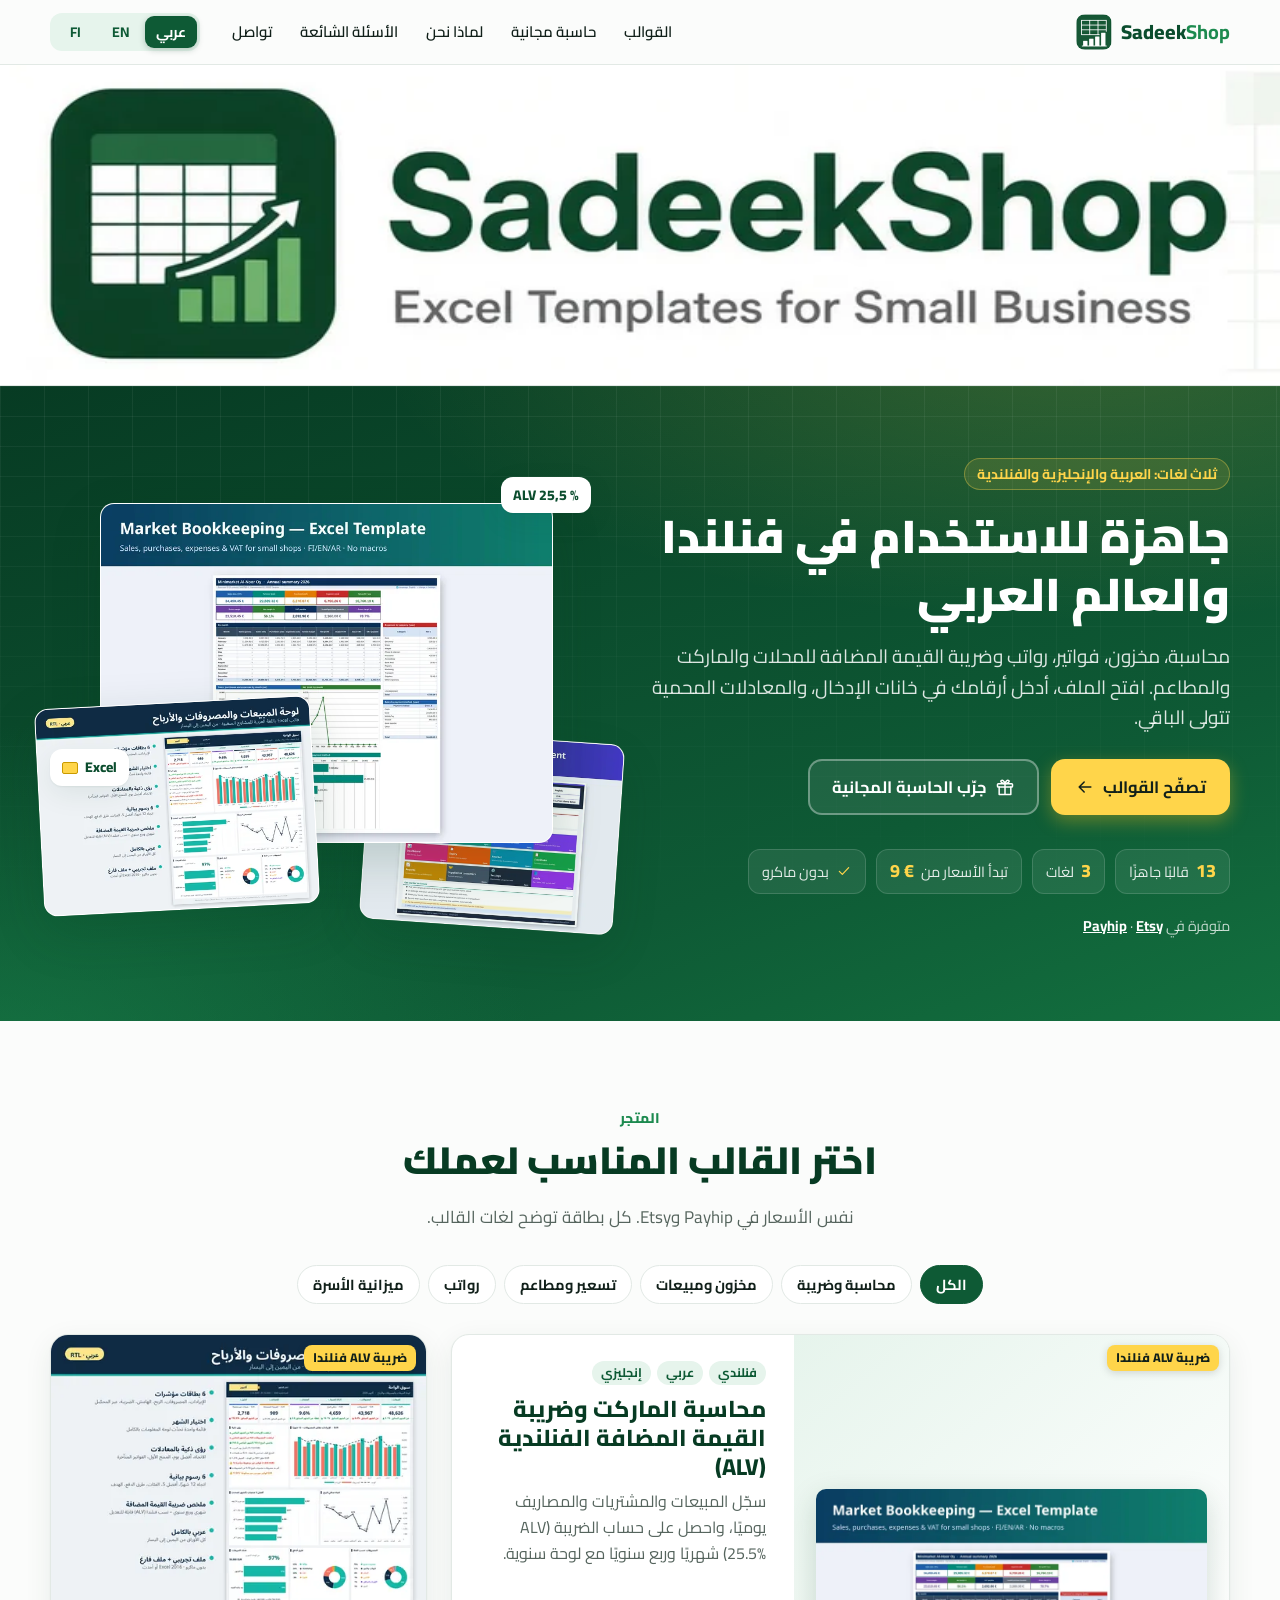
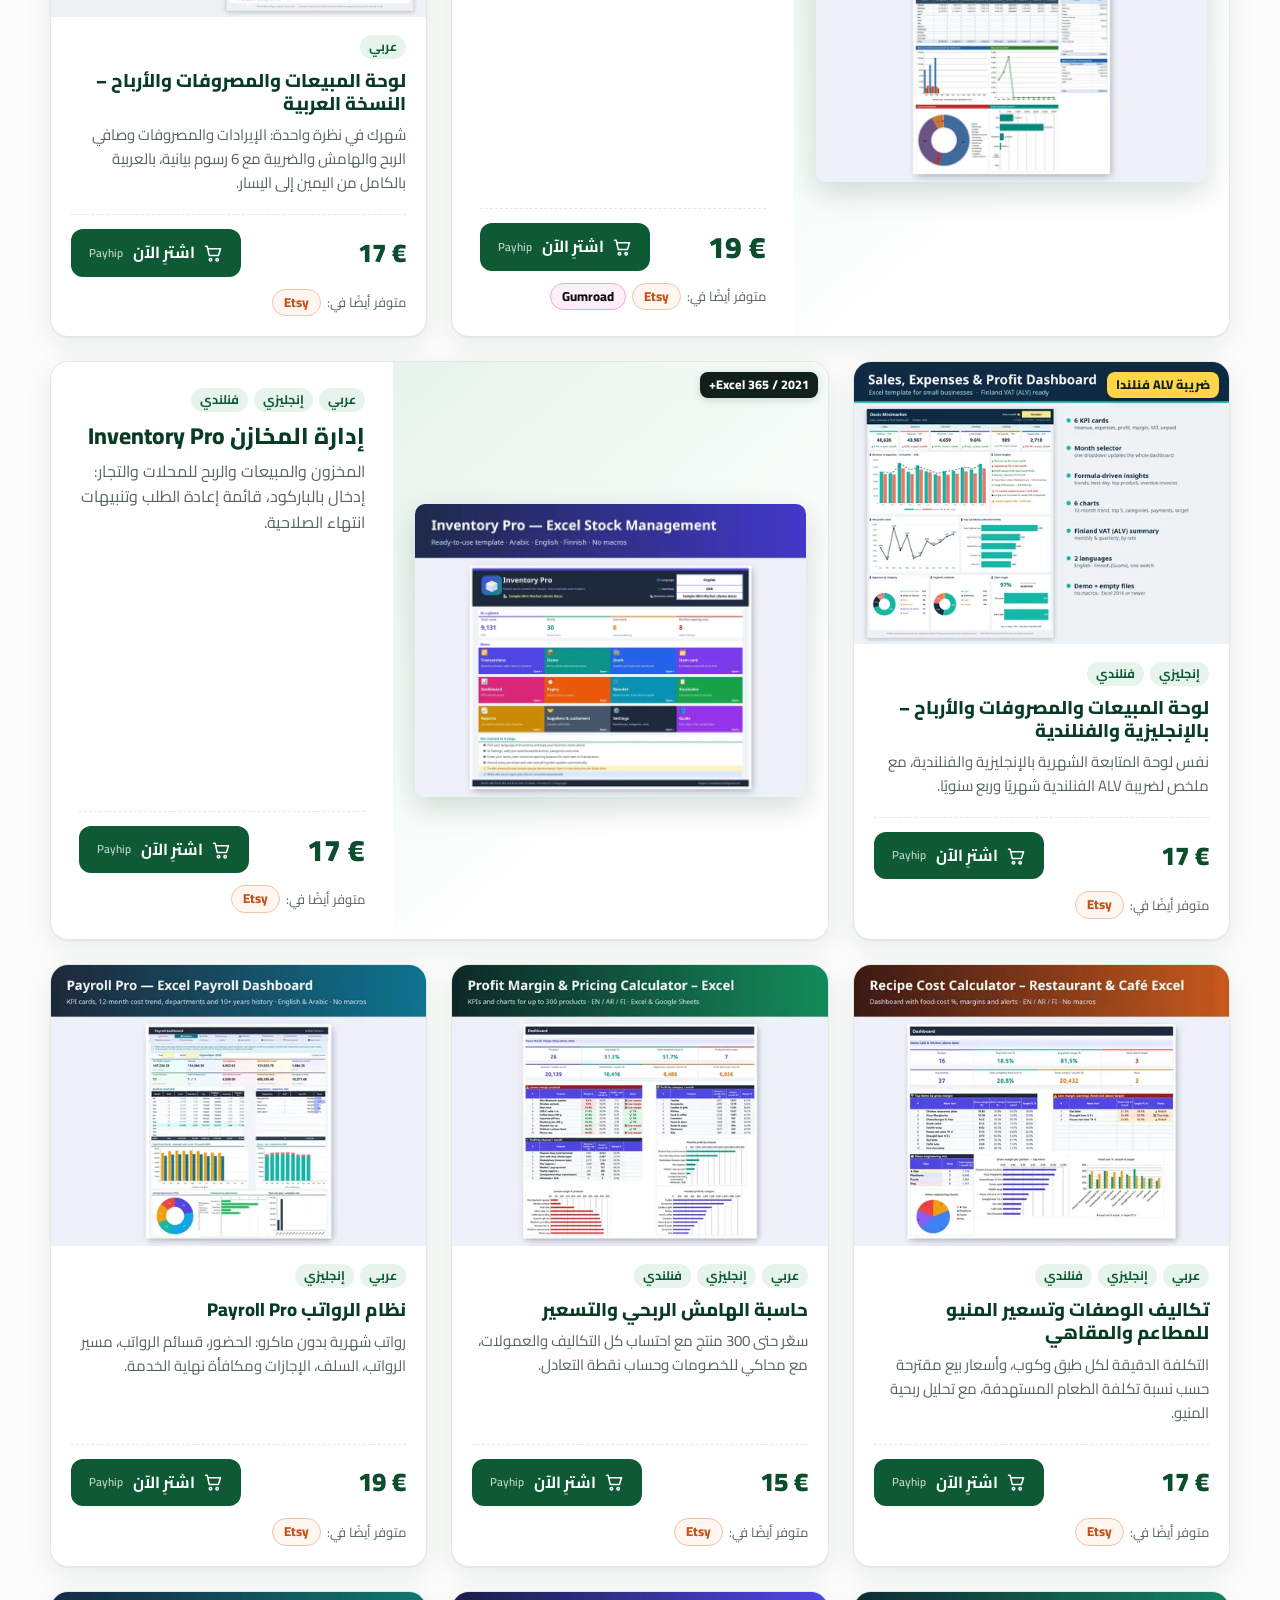
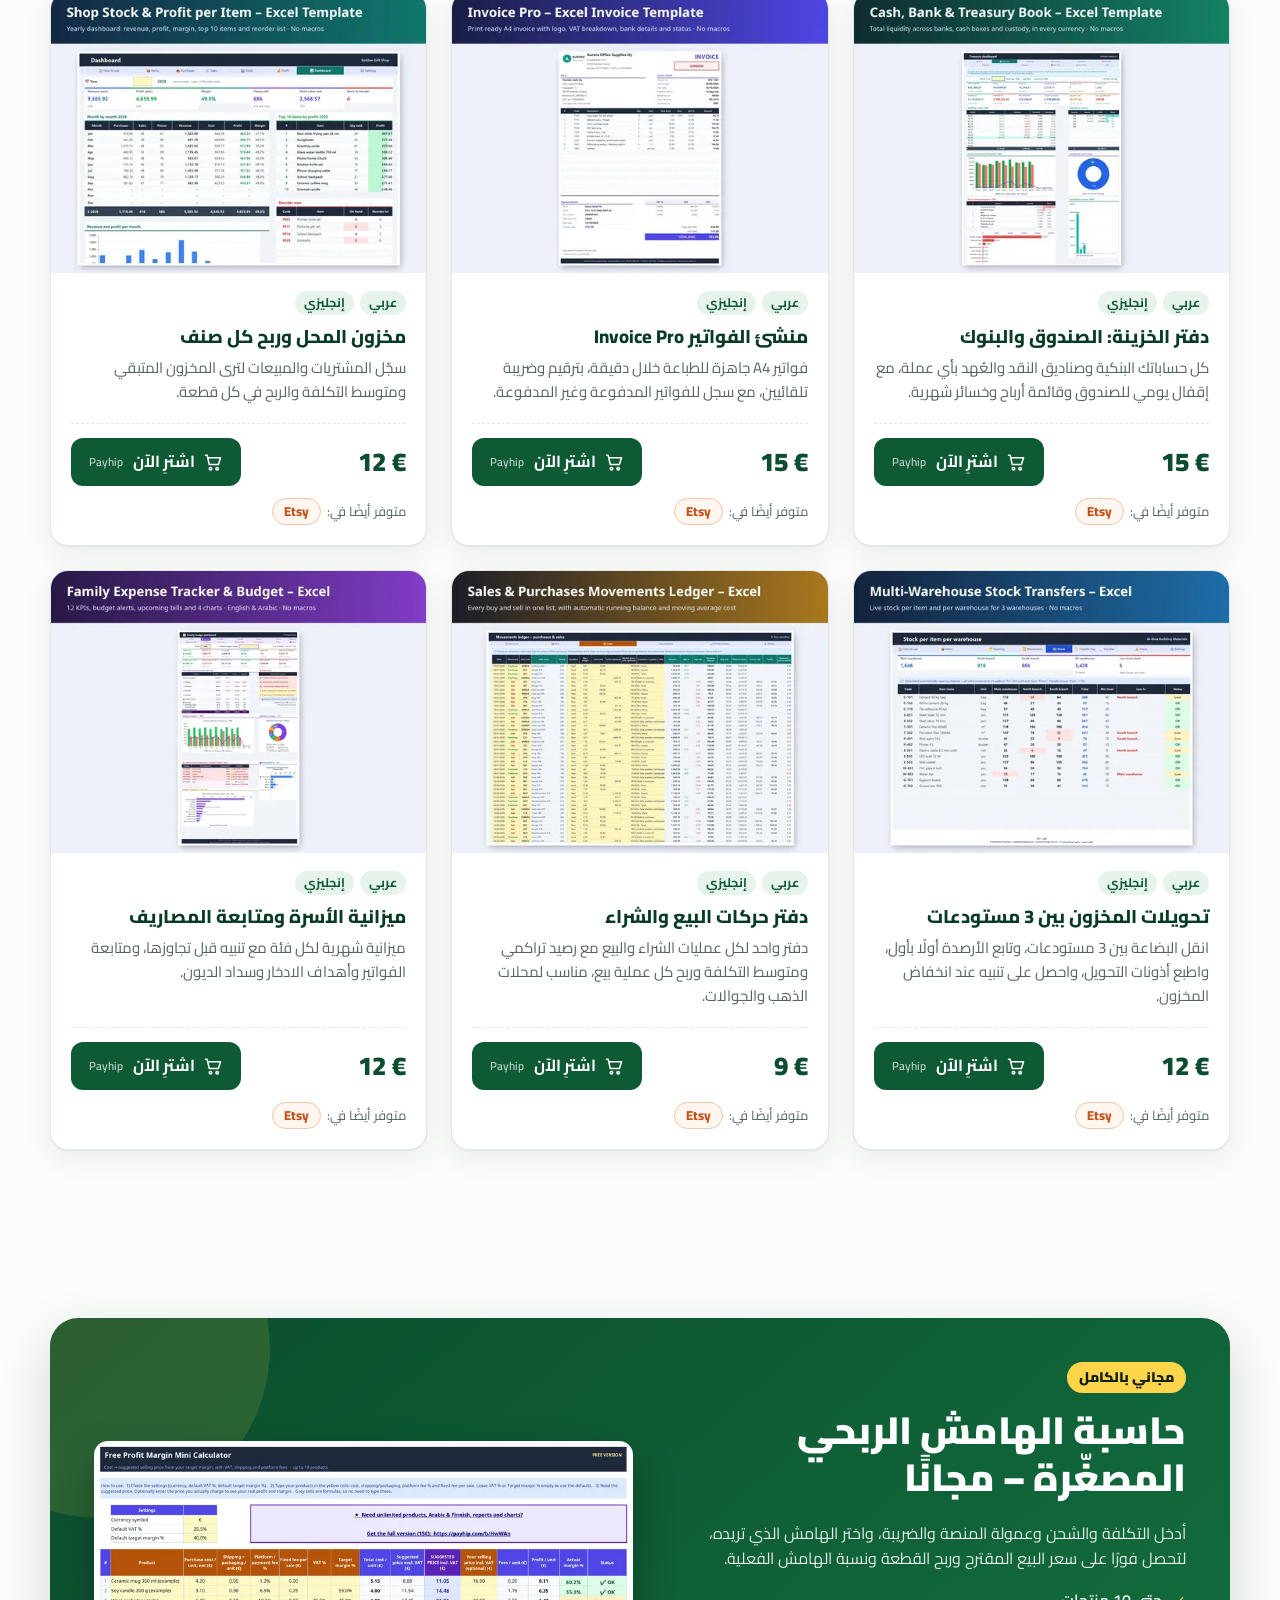
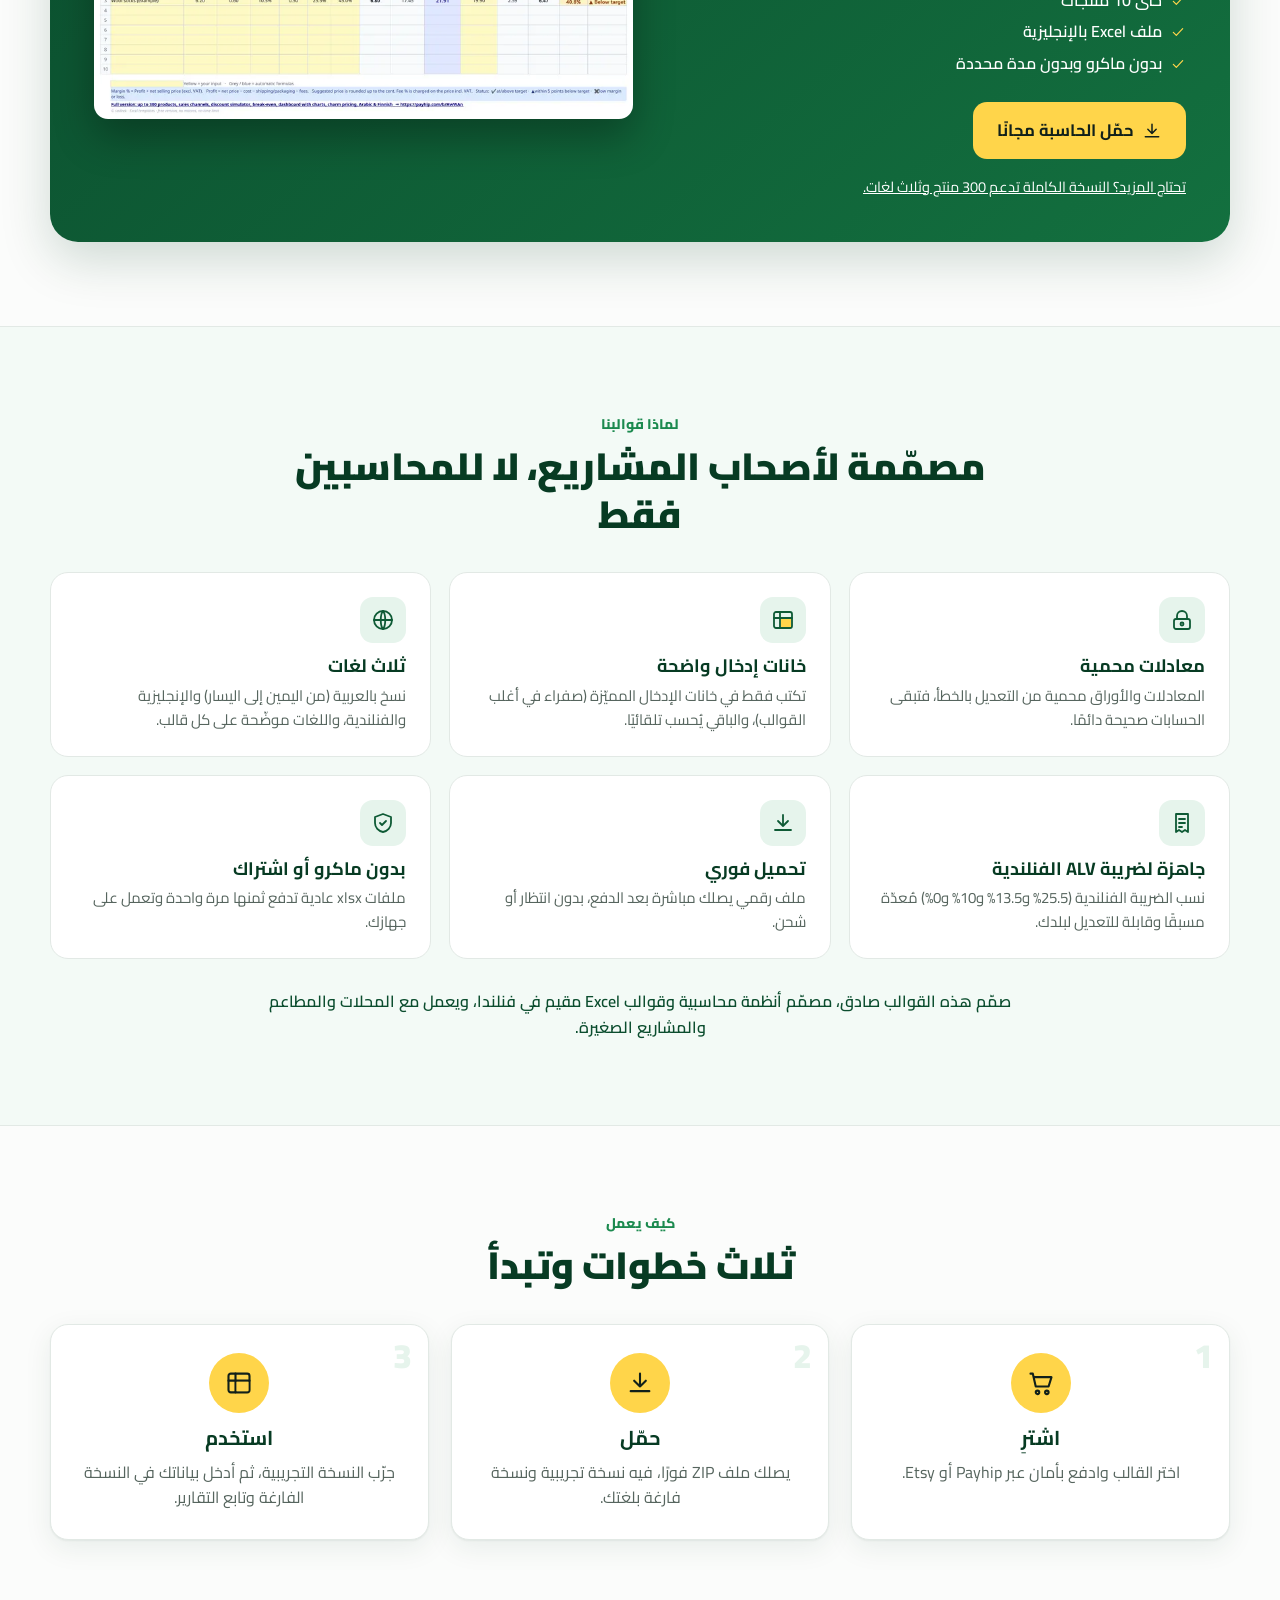
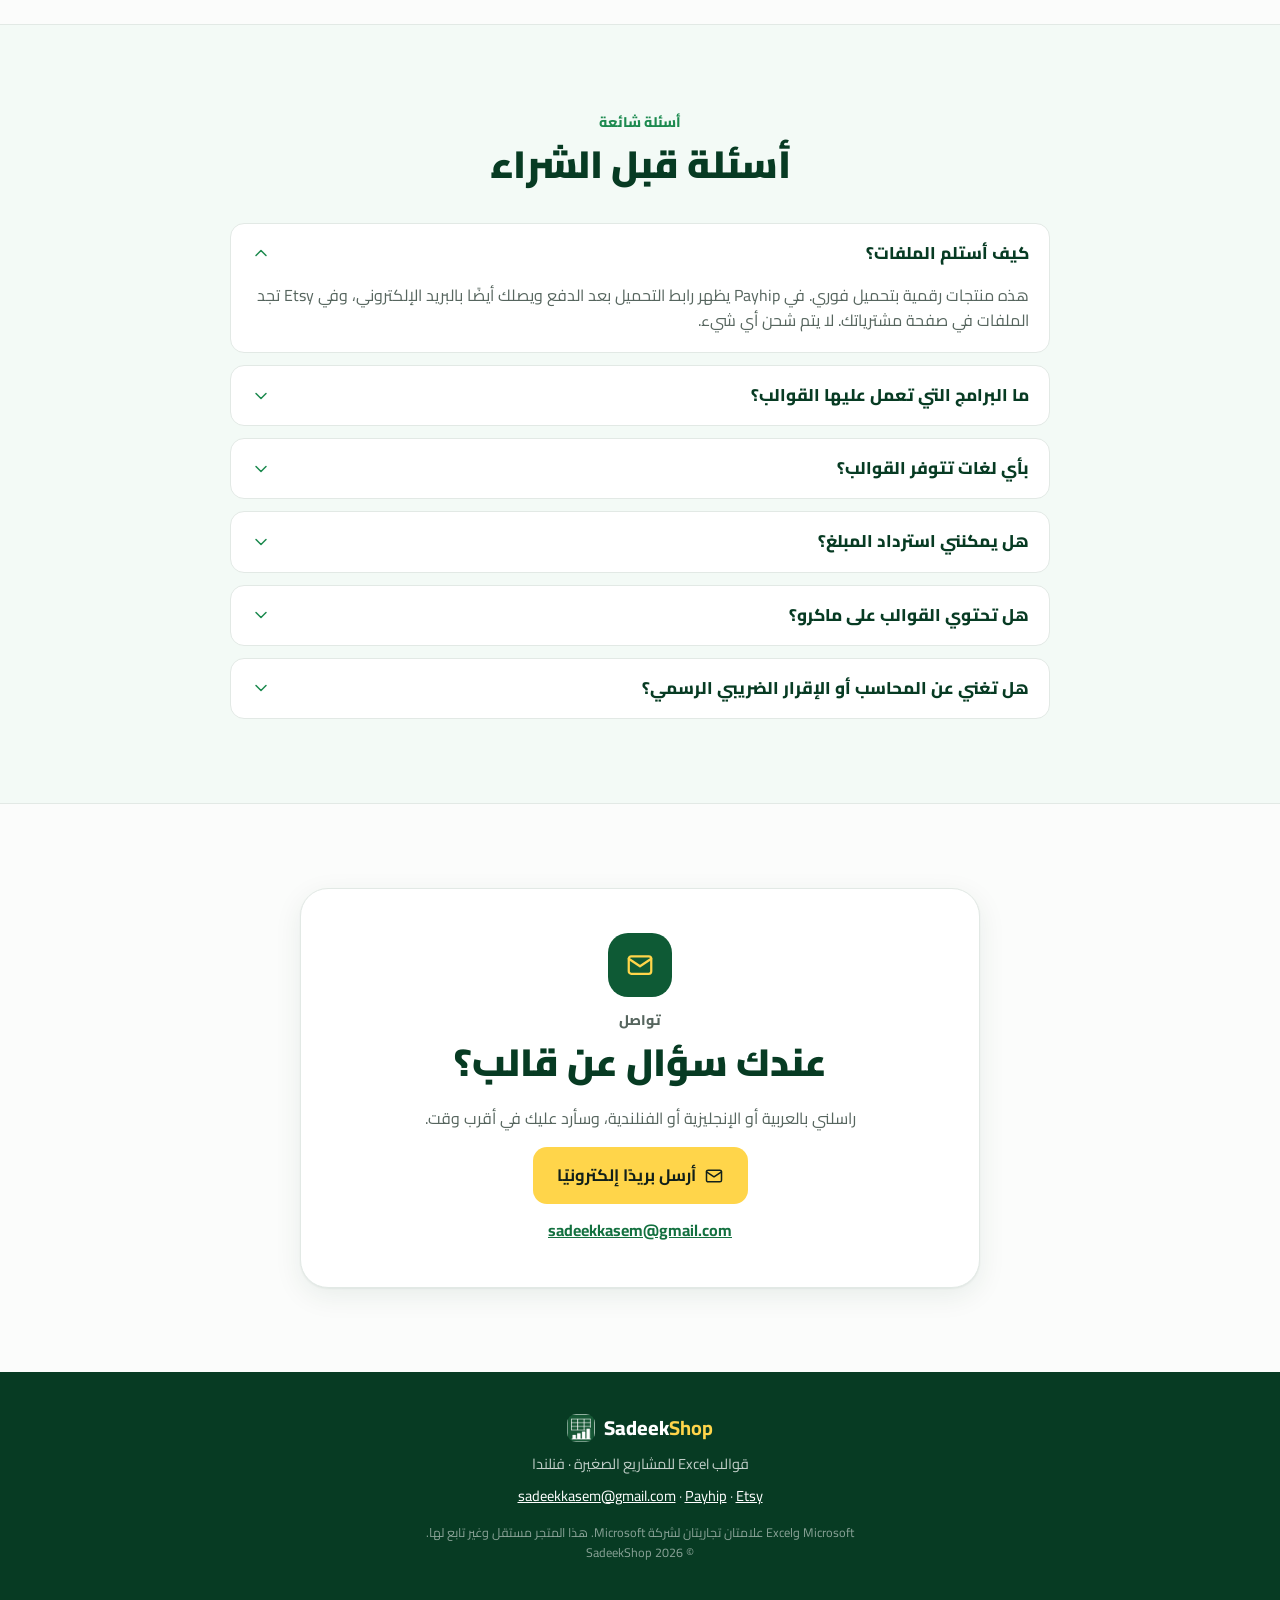
==== index.html @ 0a8d2588 "SadeekShop website" ====
<!doctype html>
<html lang="ar" dir="rtl">
<head>
<meta charset="utf-8">
<meta name="viewport" content="width=device-width, initial-scale=1">
<title data-i18n="meta.title">SadeekShop | قوالب Excel جاهزة للمشاريع الصغيرة – عربي، إنجليزي، فنلندي</title>
<meta name="description" content="قوالب Excel جاهزة للمحلات والماركت والمطاعم والمشاريع الصغيرة: محاسبة وضريبة ALV الفنلندية، مخزون، فواتير، رواتب وتسعير. بالعربية والإنجليزية والفنلندية، تحميل فوري." data-i18n-content="meta.desc">
<meta name="theme-color" content="#0e5a35">
<meta property="og:type" content="website">
<meta property="og:site_name" content="SadeekShop">
<meta property="og:title" content="SadeekShop | قوالب Excel جاهزة للمشاريع الصغيرة – عربي، إنجليزي، فنلندي" data-i18n-content="meta.title">
<meta property="og:description" content="قوالب Excel جاهزة للمحلات والماركت والمطاعم والمشاريع الصغيرة: محاسبة وضريبة ALV الفنلندية، مخزون، فواتير، رواتب وتسعير. بالعربية والإنجليزية والفنلندية، تحميل فوري." data-i18n-content="meta.desc">
<meta property="og:image" content="https://sadeekkasem.github.io/sadeekshop/assets/og-image.jpg">
<meta property="og:image:width" content="1200"><meta property="og:image:height" content="630">
<meta property="og:locale" content="ar_AR"><meta property="og:locale:alternate" content="en_US"><meta property="og:locale:alternate" content="fi_FI">
<meta name="twitter:card" content="summary_large_image">
<meta property="og:url" content="https://sadeekkasem.github.io/sadeekshop/">
<link rel="canonical" href="https://sadeekkasem.github.io/sadeekshop/">
<link rel="icon" href="favicon.ico" sizes="any">
<link rel="icon" type="image/png" sizes="32x32" href="assets/icon-32.png">
<link rel="apple-touch-icon" href="assets/icon-180.png">
<link rel="preload" href="assets/fonts/cairo.woff2" as="font" type="font/woff2" crossorigin>
<link rel="stylesheet" href="assets/style.css">
<script type="application/ld+json">{"@context": "https://schema.org", "@type": "Store", "name": "SadeekShop", "email": "sadeekkasem@gmail.com", "address": {"@type": "PostalAddress", "addressCountry": "FI"}, "sameAs": ["https://sadeekshop.etsy.com", "https://payhip.com/KirjanpitoPlus"]}</script>
</head>
<body>
<a class="skip" href="#main" data-i18n="skip">انتقل إلى المحتوى</a>

<div class="promo" id="promo" data-until="2026-10-29T00:00:00+02:00" hidden>
  <div class="wrap promo-in">
    <p><svg class="ic" viewBox="0 0 24 24" fill="none" stroke="currentColor" stroke-width="1.8" stroke-linecap="round" stroke-linejoin="round" aria-hidden="true"><rect x="3" y="8" width="18" height="4" rx="1"/><path d="M5 12v9h14v-9M12 8v13M12 8S10.5 3 8 4s0 4 4 4zm0 0s1.5-5 4-4 0 4-4 4z"/></svg><span data-i18n="promo.text">خصم 30% على كل القوالب في متجر Payhip بالكود</span> <button type="button" class="code" id="copyCode" title="نسخ"><bdi>OCT30</bdi><svg class="ic sm" viewBox="0 0 24 24" fill="none" stroke="currentColor" stroke-width="1.8" stroke-linecap="round" stroke-linejoin="round" aria-hidden="true"><rect x="8" y="8" width="12" height="12" rx="2"/><path d="M16 8V5a1 1 0 0 0-1-1H5a1 1 0 0 0-1 1v10a1 1 0 0 0 1 1h3"/></svg><span class="sr" data-i18n="promo.copy">نسخ</span></button> <span class="until" data-i18n="promo.until">حتى 28 أكتوبر 2026</span></p>
    <button type="button" class="promo-x" id="promoClose" aria-label="إغلاق" data-i18n-aria="promo.close"><svg class="ic sm" viewBox="0 0 24 24" fill="none" stroke="currentColor" stroke-width="1.8" stroke-linecap="round" stroke-linejoin="round" aria-hidden="true"><path d="M6 6l12 12M18 6L6 18"/></svg></button>
  </div>
</div>

<header class="top">
  <div class="wrap top-in">
    <a class="brand" href="#main" aria-label="SadeekShop"><img src="assets/icon-72.png" width="36" height="36" alt=""><span>Sadeek<b>Shop</b></span></a>
    <nav class="nav" aria-label="main">
      <a href="#products" data-i18n="nav.products">القوالب</a>
      <a href="#free" data-i18n="nav.free">حاسبة مجانية</a>
      <a href="#why" data-i18n="nav.why">لماذا نحن</a>
      <a href="#faq" data-i18n="nav.faq">الأسئلة الشائعة</a>
      <a href="#contact" data-i18n="nav.contact">تواصل</a>
    </nav>
    <div class="lang" role="group" aria-label="اللغة" data-i18n-aria="nav.lang">
      <button type="button" data-lang="ar" lang="ar" aria-pressed="true">عربي</button>
      <button type="button" data-lang="en" lang="en" aria-pressed="false">EN</button>
      <button type="button" data-lang="fi" lang="fi" aria-pressed="false">FI</button>
    </div>
  </div>
</header>

<main id="main">
<div class="storebanner">
  <picture>
    <source media="(max-width:640px)" srcset="assets/banner-m-780.webp 780w, assets/banner-m-1170.webp 1170w" sizes="100vw" width="2420" height="680">
    <img src="assets/banner-1920.webp" srcset="assets/banner-1280.webp 1280w, assets/banner-1920.webp 1920w, assets/banner-2560.webp 2560w" sizes="(min-width:1440px) 1440px, 100vw" width="3360" height="840" alt="SadeekShop – قوالب Excel للمشاريع الصغيرة" data-alt-key="banner.alt" fetchpriority="high" decoding="async">
  </picture>
</div>
<section class="hero">
  <div class="wrap hero-in">
    <div class="hero-copy">
      <p class="eyebrow" data-i18n="hero.eyebrow">ثلاث لغات: العربية والإنجليزية والفنلندية</p>
      <h1 data-i18n="hero.title">جاهزة للاستخدام في فنلندا والعالم العربي</h1>
      <p class="lead" data-i18n="hero.lead">محاسبة، مخزون، فواتير، رواتب وضريبة القيمة المضافة للمحلات والماركت والمطاعم. افتح الملف، أدخل أرقامك في خانات الإدخال، والمعادلات المحمية تتولى الباقي.</p>
      <div class="cta-row">
        <a class="btn btn-primary btn-lg" href="#products"><span data-i18n="hero.cta">تصفّح القوالب</span><svg class="ic flip" viewBox="0 0 24 24" fill="none" stroke="currentColor" stroke-width="1.8" stroke-linecap="round" stroke-linejoin="round" aria-hidden="true"><path d="M5 12h14M13 6l6 6-6 6"/></svg></a>
        <a class="btn btn-ghost btn-lg" href="#free"><svg class="ic" viewBox="0 0 24 24" fill="none" stroke="currentColor" stroke-width="1.8" stroke-linecap="round" stroke-linejoin="round" aria-hidden="true"><rect x="3" y="8" width="18" height="4" rx="1"/><path d="M5 12v9h14v-9M12 8v13M12 8S10.5 3 8 4s0 4 4 4zm0 0s1.5-5 4-4 0 4-4 4z"/></svg><span data-i18n="hero.cta2">جرّب الحاسبة المجانية</span></a>
      </div>
      <ul class="stats">
        <li><b>13</b><span data-i18n="stat.templates">قالبًا جاهزًا</span></li>
        <li><b>3</b><span data-i18n="stat.langs">لغات</span></li>
        <li><span data-i18n="stat.from">تبدأ الأسعار من</span><b><bdi data-price='{"ar": "9 \u20ac", "en": "\u20ac9", "fi": "9 \u20ac"}'>9 €</bdi></b></li>
        <li><b><svg class="ic sm" viewBox="0 0 24 24" fill="none" stroke="currentColor" stroke-width="1.8" stroke-linecap="round" stroke-linejoin="round" aria-hidden="true"><path d="M5 12.5l4.5 4.5L19 7"/></svg></b><span data-i18n="stat.nomacro">بدون ماكرو</span></li>
      </ul>
      <p class="stores"><span data-i18n="hero.stores">متوفرة في</span> <a href="https://payhip.com/KirjanpitoPlus" target="_blank" rel="noopener">Payhip</a> · <a href="https://sadeekshop.etsy.com" target="_blank" rel="noopener">Etsy</a></p>
    </div>
    <div class="hero-art" role="img" aria-label="صور من قوالب Excel" data-i18n-aria="hero.alt">
      <img class="shot s1" src="assets/img/finnish-bookkeeping-vat-800.webp" width="800" height="600" alt="">
      <img class="shot s2" src="assets/img/sales-profit-dashboard-ar-480.webp" width="480" height="360" alt="">
      <img class="shot s3" src="assets/img/inventory-pro-480.webp" width="480" height="360" alt="">
      <span class="float f1">ALV 25,5 %</span>
      <span class="float f2"><span class="cellchip"></span>Excel</span>
    </div>
  </div>
</section>

<section class="sec" id="products">
  <div class="wrap">
    <div class="sec-head">
      <p class="kicker" data-i18n="products.kicker">المتجر</p>
      <h2 data-i18n="products.title">اختر القالب المناسب لعملك</h2>
      <p class="sub" data-i18n="products.sub">نفس الأسعار في Payhip وEtsy. كل بطاقة توضح لغات القالب.</p>
    </div>
    <div class="chips" role="group"><button type="button" class="chip is-on" data-filter="all" aria-pressed="true"><span data-i18n="filter.all">الكل</span></button><button type="button" class="chip" data-filter="acc" aria-pressed="false"><span data-i18n="filter.acc">محاسبة وضريبة</span></button><button type="button" class="chip" data-filter="stock" aria-pressed="false"><span data-i18n="filter.stock">مخزون ومبيعات</span></button><button type="button" class="chip" data-filter="price" aria-pressed="false"><span data-i18n="filter.price">تسعير ومطاعم</span></button><button type="button" class="chip" data-filter="hr" aria-pressed="false"><span data-i18n="filter.hr">رواتب</span></button><button type="button" class="chip" data-filter="home" aria-pressed="false"><span data-i18n="filter.home">ميزانية الأسرة</span></button></div>
    <div class="grid">
<article class="card wide" data-cat="acc">
  <a class="card-media" href="https://payhip.com/b/MFW5V" target="_blank" rel="noopener" tabindex="-1" aria-hidden="true">
    <img src="assets/img/finnish-bookkeeping-vat-480.webp" srcset="assets/img/finnish-bookkeeping-vat-480.webp 480w, assets/img/finnish-bookkeeping-vat-800.webp 800w" sizes="(max-width:640px) 92vw, (max-width:1024px) 46vw, 560px" width="800" height="600" decoding="async" alt="محاسبة الماركت وضريبة القيمة المضافة الفنلندية (ALV)" data-alt-key="p.finnish-bookkeeping-vat.name">
    <div class="tags"><span class="tag tag-alv"><span data-i18n="tag.alv">ضريبة ALV فنلندا</span></span></div>
  </a>
  <div class="card-body">
    <ul class="langs"><li class="lg lg-fi"><span data-i18n="lang.fi">فنلندي</span></li><li class="lg lg-ar"><span data-i18n="lang.ar">عربي</span></li><li class="lg lg-en"><span data-i18n="lang.en">إنجليزي</span></li></ul>
    <h3 class="card-title" data-i18n="p.finnish-bookkeeping-vat.name">محاسبة الماركت وضريبة القيمة المضافة الفنلندية (ALV)</h3>
    <p class="card-text" data-i18n="p.finnish-bookkeeping-vat.ben">سجّل المبيعات والمشتريات والمصاريف يوميًا، واحصل على حساب الضريبة (ALV ‎25.5%) شهريًا وربع سنويًا مع لوحة سنوية.</p>
    <div class="card-foot">
      <div class="price"><bdi data-price='{"ar": "19 \u20ac", "en": "\u20ac19", "fi": "19 \u20ac"}'>19 €</bdi></div>
      <div class="actions">
        <a class="btn btn-buy" href="https://payhip.com/b/MFW5V" target="_blank" rel="noopener"><svg class="ic" viewBox="0 0 24 24" fill="none" stroke="currentColor" stroke-width="1.8" stroke-linecap="round" stroke-linejoin="round" aria-hidden="true"><circle cx="9" cy="20" r="1.5"/><circle cx="17" cy="20" r="1.5"/><path d="M3 4h2l2.5 11h11L21 7H6.2"/></svg><span data-i18n="card.buy">اشترِ الآن</span><small class="via">Payhip</small></a>
      </div>
    </div>
    <div class="stores-alt"><span class="also" data-i18n="card.also">متوفر أيضًا في:</span>
      <a class="store store-etsy" href="https://www.etsy.com/listing/4598073676" target="_blank" rel="noopener">Etsy</a><a class="store store-gum" href="https://sadeek7.gumroad.com/l/zqkcg" target="_blank" rel="noopener">Gumroad</a>
    </div>
  </div>
</article>
<article class="card" data-cat="acc">
  <a class="card-media" href="https://payhip.com/b/f2Bdq" target="_blank" rel="noopener" tabindex="-1" aria-hidden="true">
    <img src="assets/img/sales-profit-dashboard-ar-480.webp" srcset="assets/img/sales-profit-dashboard-ar-480.webp 480w, assets/img/sales-profit-dashboard-ar-800.webp 800w" sizes="(max-width:640px) 92vw, (max-width:1024px) 46vw, 380px" width="800" height="600" decoding="async" alt="لوحة المبيعات والمصروفات والأرباح – النسخة العربية" data-alt-key="p.sales-profit-dashboard-ar.name">
    <div class="tags"><span class="tag tag-alv"><span data-i18n="tag.alv">ضريبة ALV فنلندا</span></span></div>
  </a>
  <div class="card-body">
    <ul class="langs"><li class="lg lg-ar"><span data-i18n="lang.ar">عربي</span></li></ul>
    <h3 class="card-title" data-i18n="p.sales-profit-dashboard-ar.name">لوحة المبيعات والمصروفات والأرباح – النسخة العربية</h3>
    <p class="card-text" data-i18n="p.sales-profit-dashboard-ar.ben">شهرك في نظرة واحدة: الإيرادات والمصروفات وصافي الربح والهامش والضريبة مع 6 رسوم بيانية، بالعربية بالكامل من اليمين إلى اليسار.</p>
    <div class="card-foot">
      <div class="price"><bdi data-price='{"ar": "17 \u20ac", "en": "\u20ac17", "fi": "17 \u20ac"}'>17 €</bdi></div>
      <div class="actions">
        <a class="btn btn-buy" href="https://payhip.com/b/f2Bdq" target="_blank" rel="noopener"><svg class="ic" viewBox="0 0 24 24" fill="none" stroke="currentColor" stroke-width="1.8" stroke-linecap="round" stroke-linejoin="round" aria-hidden="true"><circle cx="9" cy="20" r="1.5"/><circle cx="17" cy="20" r="1.5"/><path d="M3 4h2l2.5 11h11L21 7H6.2"/></svg><span data-i18n="card.buy">اشترِ الآن</span><small class="via">Payhip</small></a>
      </div>
    </div>
    <div class="stores-alt"><span class="also" data-i18n="card.also">متوفر أيضًا في:</span>
      <a class="store store-etsy" href="https://www.etsy.com/listing/4598232465" target="_blank" rel="noopener">Etsy</a>
    </div>
  </div>
</article>
<article class="card" data-cat="acc">
  <a class="card-media" href="https://payhip.com/b/m5fyL" target="_blank" rel="noopener" tabindex="-1" aria-hidden="true">
    <img src="assets/img/sales-profit-dashboard-en-fi-480.webp" srcset="assets/img/sales-profit-dashboard-en-fi-480.webp 480w, assets/img/sales-profit-dashboard-en-fi-800.webp 800w" sizes="(max-width:640px) 92vw, (max-width:1024px) 46vw, 380px" width="800" height="600" decoding="async" alt="لوحة المبيعات والمصروفات والأرباح – بالإنجليزية والفنلندية" data-alt-key="p.sales-profit-dashboard-en-fi.name">
    <div class="tags"><span class="tag tag-alv"><span data-i18n="tag.alv">ضريبة ALV فنلندا</span></span></div>
  </a>
  <div class="card-body">
    <ul class="langs"><li class="lg lg-en"><span data-i18n="lang.en">إنجليزي</span></li><li class="lg lg-fi"><span data-i18n="lang.fi">فنلندي</span></li></ul>
    <h3 class="card-title" data-i18n="p.sales-profit-dashboard-en-fi.name">لوحة المبيعات والمصروفات والأرباح – بالإنجليزية والفنلندية</h3>
    <p class="card-text" data-i18n="p.sales-profit-dashboard-en-fi.ben">نفس لوحة المتابعة الشهرية بالإنجليزية والفنلندية، مع ملخص لضريبة ALV الفنلندية شهريًا وربع سنويًا.</p>
    <div class="card-foot">
      <div class="price"><bdi data-price='{"ar": "17 \u20ac", "en": "\u20ac17", "fi": "17 \u20ac"}'>17 €</bdi></div>
      <div class="actions">
        <a class="btn btn-buy" href="https://payhip.com/b/m5fyL" target="_blank" rel="noopener"><svg class="ic" viewBox="0 0 24 24" fill="none" stroke="currentColor" stroke-width="1.8" stroke-linecap="round" stroke-linejoin="round" aria-hidden="true"><circle cx="9" cy="20" r="1.5"/><circle cx="17" cy="20" r="1.5"/><path d="M3 4h2l2.5 11h11L21 7H6.2"/></svg><span data-i18n="card.buy">اشترِ الآن</span><small class="via">Payhip</small></a>
      </div>
    </div>
    <div class="stores-alt"><span class="also" data-i18n="card.also">متوفر أيضًا في:</span>
      <a class="store store-etsy" href="https://www.etsy.com/listing/4598233027" target="_blank" rel="noopener">Etsy</a>
    </div>
  </div>
</article>
<article class="card wide" data-cat="stock">
  <a class="card-media" href="https://payhip.com/b/Dxiey" target="_blank" rel="noopener" tabindex="-1" aria-hidden="true">
    <img src="assets/img/inventory-pro-480.webp" srcset="assets/img/inventory-pro-480.webp 480w, assets/img/inventory-pro-800.webp 800w" sizes="(max-width:640px) 92vw, (max-width:1024px) 46vw, 560px" width="800" height="600" loading="lazy" decoding="async" alt="إدارة المخازن Inventory Pro" data-alt-key="p.inventory-pro.name">
    <div class="tags"><span class="tag tag-x365"><span data-i18n="tag.x365">Excel 365 / 2021+</span></span></div>
  </a>
  <div class="card-body">
    <ul class="langs"><li class="lg lg-ar"><span data-i18n="lang.ar">عربي</span></li><li class="lg lg-en"><span data-i18n="lang.en">إنجليزي</span></li><li class="lg lg-fi"><span data-i18n="lang.fi">فنلندي</span></li></ul>
    <h3 class="card-title" data-i18n="p.inventory-pro.name">إدارة المخازن Inventory Pro</h3>
    <p class="card-text" data-i18n="p.inventory-pro.ben">المخزون والمبيعات والربح للمحلات والتجار: إدخال بالباركود، قائمة إعادة الطلب وتنبيهات انتهاء الصلاحية.</p>
    <div class="card-foot">
      <div class="price"><bdi data-price='{"ar": "17 \u20ac", "en": "\u20ac17", "fi": "17 \u20ac"}'>17 €</bdi></div>
      <div class="actions">
        <a class="btn btn-buy" href="https://payhip.com/b/Dxiey" target="_blank" rel="noopener"><svg class="ic" viewBox="0 0 24 24" fill="none" stroke="currentColor" stroke-width="1.8" stroke-linecap="round" stroke-linejoin="round" aria-hidden="true"><circle cx="9" cy="20" r="1.5"/><circle cx="17" cy="20" r="1.5"/><path d="M3 4h2l2.5 11h11L21 7H6.2"/></svg><span data-i18n="card.buy">اشترِ الآن</span><small class="via">Payhip</small></a>
      </div>
    </div>
    <div class="stores-alt"><span class="also" data-i18n="card.also">متوفر أيضًا في:</span>
      <a class="store store-etsy" href="https://www.etsy.com/listing/4598053891" target="_blank" rel="noopener">Etsy</a>
    </div>
  </div>
</article>
<article class="card" data-cat="price">
  <a class="card-media" href="https://payhip.com/b/QOnRy" target="_blank" rel="noopener" tabindex="-1" aria-hidden="true">
    <img src="assets/img/restaurant-food-cost-480.webp" srcset="assets/img/restaurant-food-cost-480.webp 480w, assets/img/restaurant-food-cost-800.webp 800w" sizes="(max-width:640px) 92vw, (max-width:1024px) 46vw, 380px" width="800" height="600" loading="lazy" decoding="async" alt="تكاليف الوصفات وتسعير المنيو للمطاعم والمقاهي" data-alt-key="p.restaurant-food-cost.name">
    
  </a>
  <div class="card-body">
    <ul class="langs"><li class="lg lg-ar"><span data-i18n="lang.ar">عربي</span></li><li class="lg lg-en"><span data-i18n="lang.en">إنجليزي</span></li><li class="lg lg-fi"><span data-i18n="lang.fi">فنلندي</span></li></ul>
    <h3 class="card-title" data-i18n="p.restaurant-food-cost.name">تكاليف الوصفات وتسعير المنيو للمطاعم والمقاهي</h3>
    <p class="card-text" data-i18n="p.restaurant-food-cost.ben">التكلفة الدقيقة لكل طبق وكوب، وأسعار بيع مقترحة حسب نسبة تكلفة الطعام المستهدفة، مع تحليل ربحية المنيو.</p>
    <div class="card-foot">
      <div class="price"><bdi data-price='{"ar": "17 \u20ac", "en": "\u20ac17", "fi": "17 \u20ac"}'>17 €</bdi></div>
      <div class="actions">
        <a class="btn btn-buy" href="https://payhip.com/b/QOnRy" target="_blank" rel="noopener"><svg class="ic" viewBox="0 0 24 24" fill="none" stroke="currentColor" stroke-width="1.8" stroke-linecap="round" stroke-linejoin="round" aria-hidden="true"><circle cx="9" cy="20" r="1.5"/><circle cx="17" cy="20" r="1.5"/><path d="M3 4h2l2.5 11h11L21 7H6.2"/></svg><span data-i18n="card.buy">اشترِ الآن</span><small class="via">Payhip</small></a>
      </div>
    </div>
    <div class="stores-alt"><span class="also" data-i18n="card.also">متوفر أيضًا في:</span>
      <a class="store store-etsy" href="https://www.etsy.com/listing/4598054493" target="_blank" rel="noopener">Etsy</a>
    </div>
  </div>
</article>
<article class="card" data-cat="price">
  <a class="card-media" href="https://payhip.com/b/HwWAn" target="_blank" rel="noopener" tabindex="-1" aria-hidden="true">
    <img src="assets/img/profit-margin-pricing-480.webp" srcset="assets/img/profit-margin-pricing-480.webp 480w, assets/img/profit-margin-pricing-800.webp 800w" sizes="(max-width:640px) 92vw, (max-width:1024px) 46vw, 380px" width="800" height="600" loading="lazy" decoding="async" alt="حاسبة الهامش الربحي والتسعير" data-alt-key="p.profit-margin-pricing.name">
    
  </a>
  <div class="card-body">
    <ul class="langs"><li class="lg lg-ar"><span data-i18n="lang.ar">عربي</span></li><li class="lg lg-en"><span data-i18n="lang.en">إنجليزي</span></li><li class="lg lg-fi"><span data-i18n="lang.fi">فنلندي</span></li></ul>
    <h3 class="card-title" data-i18n="p.profit-margin-pricing.name">حاسبة الهامش الربحي والتسعير</h3>
    <p class="card-text" data-i18n="p.profit-margin-pricing.ben">سعّر حتى 300 منتج مع احتساب كل التكاليف والعمولات، مع محاكي للخصومات وحساب نقطة التعادل.</p>
    <div class="card-foot">
      <div class="price"><bdi data-price='{"ar": "15 \u20ac", "en": "\u20ac15", "fi": "15 \u20ac"}'>15 €</bdi></div>
      <div class="actions">
        <a class="btn btn-buy" href="https://payhip.com/b/HwWAn" target="_blank" rel="noopener"><svg class="ic" viewBox="0 0 24 24" fill="none" stroke="currentColor" stroke-width="1.8" stroke-linecap="round" stroke-linejoin="round" aria-hidden="true"><circle cx="9" cy="20" r="1.5"/><circle cx="17" cy="20" r="1.5"/><path d="M3 4h2l2.5 11h11L21 7H6.2"/></svg><span data-i18n="card.buy">اشترِ الآن</span><small class="via">Payhip</small></a>
      </div>
    </div>
    <div class="stores-alt"><span class="also" data-i18n="card.also">متوفر أيضًا في:</span>
      <a class="store store-etsy" href="https://www.etsy.com/listing/4598076046" target="_blank" rel="noopener">Etsy</a>
    </div>
  </div>
</article>
<article class="card" data-cat="hr">
  <a class="card-media" href="https://payhip.com/b/8cURa" target="_blank" rel="noopener" tabindex="-1" aria-hidden="true">
    <img src="assets/img/payroll-pro-480.webp" srcset="assets/img/payroll-pro-480.webp 480w, assets/img/payroll-pro-800.webp 800w" sizes="(max-width:640px) 92vw, (max-width:1024px) 46vw, 380px" width="800" height="600" loading="lazy" decoding="async" alt="نظام الرواتب Payroll Pro" data-alt-key="p.payroll-pro.name">
    
  </a>
  <div class="card-body">
    <ul class="langs"><li class="lg lg-ar"><span data-i18n="lang.ar">عربي</span></li><li class="lg lg-en"><span data-i18n="lang.en">إنجليزي</span></li></ul>
    <h3 class="card-title" data-i18n="p.payroll-pro.name">نظام الرواتب Payroll Pro</h3>
    <p class="card-text" data-i18n="p.payroll-pro.ben">رواتب شهرية بدون ماكرو: الحضور، قسائم الرواتب، مسير الرواتب، السلف، الإجازات ومكافأة نهاية الخدمة.</p>
    <div class="card-foot">
      <div class="price"><bdi data-price='{"ar": "19 \u20ac", "en": "\u20ac19", "fi": "19 \u20ac"}'>19 €</bdi></div>
      <div class="actions">
        <a class="btn btn-buy" href="https://payhip.com/b/8cURa" target="_blank" rel="noopener"><svg class="ic" viewBox="0 0 24 24" fill="none" stroke="currentColor" stroke-width="1.8" stroke-linecap="round" stroke-linejoin="round" aria-hidden="true"><circle cx="9" cy="20" r="1.5"/><circle cx="17" cy="20" r="1.5"/><path d="M3 4h2l2.5 11h11L21 7H6.2"/></svg><span data-i18n="card.buy">اشترِ الآن</span><small class="via">Payhip</small></a>
      </div>
    </div>
    <div class="stores-alt"><span class="also" data-i18n="card.also">متوفر أيضًا في:</span>
      <a class="store store-etsy" href="https://www.etsy.com/listing/4598076736" target="_blank" rel="noopener">Etsy</a>
    </div>
  </div>
</article>
<article class="card" data-cat="acc">
  <a class="card-media" href="https://payhip.com/b/MIoTA" target="_blank" rel="noopener" tabindex="-1" aria-hidden="true">
    <img src="assets/img/treasury-cash-bank-book-480.webp" srcset="assets/img/treasury-cash-bank-book-480.webp 480w, assets/img/treasury-cash-bank-book-800.webp 800w" sizes="(max-width:640px) 92vw, (max-width:1024px) 46vw, 380px" width="800" height="600" loading="lazy" decoding="async" alt="دفتر الخزينة: الصندوق والبنوك" data-alt-key="p.treasury-cash-bank-book.name">
    
  </a>
  <div class="card-body">
    <ul class="langs"><li class="lg lg-ar"><span data-i18n="lang.ar">عربي</span></li><li class="lg lg-en"><span data-i18n="lang.en">إنجليزي</span></li></ul>
    <h3 class="card-title" data-i18n="p.treasury-cash-bank-book.name">دفتر الخزينة: الصندوق والبنوك</h3>
    <p class="card-text" data-i18n="p.treasury-cash-bank-book.ben">كل حساباتك البنكية وصناديق النقد والعُهد بأي عملة، مع إقفال يومي للصندوق وقائمة أرباح وخسائر شهرية.</p>
    <div class="card-foot">
      <div class="price"><bdi data-price='{"ar": "15 \u20ac", "en": "\u20ac15", "fi": "15 \u20ac"}'>15 €</bdi></div>
      <div class="actions">
        <a class="btn btn-buy" href="https://payhip.com/b/MIoTA" target="_blank" rel="noopener"><svg class="ic" viewBox="0 0 24 24" fill="none" stroke="currentColor" stroke-width="1.8" stroke-linecap="round" stroke-linejoin="round" aria-hidden="true"><circle cx="9" cy="20" r="1.5"/><circle cx="17" cy="20" r="1.5"/><path d="M3 4h2l2.5 11h11L21 7H6.2"/></svg><span data-i18n="card.buy">اشترِ الآن</span><small class="via">Payhip</small></a>
      </div>
    </div>
    <div class="stores-alt"><span class="also" data-i18n="card.also">متوفر أيضًا في:</span>
      <a class="store store-etsy" href="https://www.etsy.com/listing/4598077128" target="_blank" rel="noopener">Etsy</a>
    </div>
  </div>
</article>
<article class="card" data-cat="acc">
  <a class="card-media" href="https://payhip.com/b/FBxRh" target="_blank" rel="noopener" tabindex="-1" aria-hidden="true">
    <img src="assets/img/invoice-pro-480.webp" srcset="assets/img/invoice-pro-480.webp 480w, assets/img/invoice-pro-800.webp 800w" sizes="(max-width:640px) 92vw, (max-width:1024px) 46vw, 380px" width="800" height="600" loading="lazy" decoding="async" alt="منشئ الفواتير Invoice Pro" data-alt-key="p.invoice-pro.name">
    
  </a>
  <div class="card-body">
    <ul class="langs"><li class="lg lg-ar"><span data-i18n="lang.ar">عربي</span></li><li class="lg lg-en"><span data-i18n="lang.en">إنجليزي</span></li></ul>
    <h3 class="card-title" data-i18n="p.invoice-pro.name">منشئ الفواتير Invoice Pro</h3>
    <p class="card-text" data-i18n="p.invoice-pro.ben">فواتير A4 جاهزة للطباعة خلال دقيقة، بترقيم وضريبة تلقائيين، مع سجل للفواتير المدفوعة وغير المدفوعة.</p>
    <div class="card-foot">
      <div class="price"><bdi data-price='{"ar": "15 \u20ac", "en": "\u20ac15", "fi": "15 \u20ac"}'>15 €</bdi></div>
      <div class="actions">
        <a class="btn btn-buy" href="https://payhip.com/b/FBxRh" target="_blank" rel="noopener"><svg class="ic" viewBox="0 0 24 24" fill="none" stroke="currentColor" stroke-width="1.8" stroke-linecap="round" stroke-linejoin="round" aria-hidden="true"><circle cx="9" cy="20" r="1.5"/><circle cx="17" cy="20" r="1.5"/><path d="M3 4h2l2.5 11h11L21 7H6.2"/></svg><span data-i18n="card.buy">اشترِ الآن</span><small class="via">Payhip</small></a>
      </div>
    </div>
    <div class="stores-alt"><span class="also" data-i18n="card.also">متوفر أيضًا في:</span>
      <a class="store store-etsy" href="https://www.etsy.com/listing/4598080644" target="_blank" rel="noopener">Etsy</a>
    </div>
  </div>
</article>
<article class="card" data-cat="stock">
  <a class="card-media" href="https://payhip.com/b/CqP1b" target="_blank" rel="noopener" tabindex="-1" aria-hidden="true">
    <img src="assets/img/shop-stock-profit-480.webp" srcset="assets/img/shop-stock-profit-480.webp 480w, assets/img/shop-stock-profit-800.webp 800w" sizes="(max-width:640px) 92vw, (max-width:1024px) 46vw, 380px" width="800" height="600" loading="lazy" decoding="async" alt="مخزون المحل وربح كل صنف" data-alt-key="p.shop-stock-profit.name">
    
  </a>
  <div class="card-body">
    <ul class="langs"><li class="lg lg-ar"><span data-i18n="lang.ar">عربي</span></li><li class="lg lg-en"><span data-i18n="lang.en">إنجليزي</span></li></ul>
    <h3 class="card-title" data-i18n="p.shop-stock-profit.name">مخزون المحل وربح كل صنف</h3>
    <p class="card-text" data-i18n="p.shop-stock-profit.ben">سجّل المشتريات والمبيعات لترى المخزون المتبقي ومتوسط التكلفة والربح في كل قطعة.</p>
    <div class="card-foot">
      <div class="price"><bdi data-price='{"ar": "12 \u20ac", "en": "\u20ac12", "fi": "12 \u20ac"}'>12 €</bdi></div>
      <div class="actions">
        <a class="btn btn-buy" href="https://payhip.com/b/CqP1b" target="_blank" rel="noopener"><svg class="ic" viewBox="0 0 24 24" fill="none" stroke="currentColor" stroke-width="1.8" stroke-linecap="round" stroke-linejoin="round" aria-hidden="true"><circle cx="9" cy="20" r="1.5"/><circle cx="17" cy="20" r="1.5"/><path d="M3 4h2l2.5 11h11L21 7H6.2"/></svg><span data-i18n="card.buy">اشترِ الآن</span><small class="via">Payhip</small></a>
      </div>
    </div>
    <div class="stores-alt"><span class="also" data-i18n="card.also">متوفر أيضًا في:</span>
      <a class="store store-etsy" href="https://www.etsy.com/listing/4598059005" target="_blank" rel="noopener">Etsy</a>
    </div>
  </div>
</article>
<article class="card" data-cat="stock">
  <a class="card-media" href="https://payhip.com/b/p3e9T" target="_blank" rel="noopener" tabindex="-1" aria-hidden="true">
    <img src="assets/img/warehouse-transfers-480.webp" srcset="assets/img/warehouse-transfers-480.webp 480w, assets/img/warehouse-transfers-800.webp 800w" sizes="(max-width:640px) 92vw, (max-width:1024px) 46vw, 380px" width="800" height="600" loading="lazy" decoding="async" alt="تحويلات المخزون بين 3 مستودعات" data-alt-key="p.warehouse-transfers.name">
    
  </a>
  <div class="card-body">
    <ul class="langs"><li class="lg lg-ar"><span data-i18n="lang.ar">عربي</span></li><li class="lg lg-en"><span data-i18n="lang.en">إنجليزي</span></li></ul>
    <h3 class="card-title" data-i18n="p.warehouse-transfers.name">تحويلات المخزون بين 3 مستودعات</h3>
    <p class="card-text" data-i18n="p.warehouse-transfers.ben">انقل البضاعة بين 3 مستودعات، وتابع الأرصدة أولًا بأول، واطبع أذونات التحويل، واحصل على تنبيه عند انخفاض المخزون.</p>
    <div class="card-foot">
      <div class="price"><bdi data-price='{"ar": "12 \u20ac", "en": "\u20ac12", "fi": "12 \u20ac"}'>12 €</bdi></div>
      <div class="actions">
        <a class="btn btn-buy" href="https://payhip.com/b/p3e9T" target="_blank" rel="noopener"><svg class="ic" viewBox="0 0 24 24" fill="none" stroke="currentColor" stroke-width="1.8" stroke-linecap="round" stroke-linejoin="round" aria-hidden="true"><circle cx="9" cy="20" r="1.5"/><circle cx="17" cy="20" r="1.5"/><path d="M3 4h2l2.5 11h11L21 7H6.2"/></svg><span data-i18n="card.buy">اشترِ الآن</span><small class="via">Payhip</small></a>
      </div>
    </div>
    <div class="stores-alt"><span class="also" data-i18n="card.also">متوفر أيضًا في:</span>
      <a class="store store-etsy" href="https://www.etsy.com/listing/4598058675" target="_blank" rel="noopener">Etsy</a>
    </div>
  </div>
</article>
<article class="card" data-cat="stock">
  <a class="card-media" href="https://payhip.com/b/SKCdT" target="_blank" rel="noopener" tabindex="-1" aria-hidden="true">
    <img src="assets/img/movements-ledger-480.webp" srcset="assets/img/movements-ledger-480.webp 480w, assets/img/movements-ledger-800.webp 800w" sizes="(max-width:640px) 92vw, (max-width:1024px) 46vw, 380px" width="800" height="600" loading="lazy" decoding="async" alt="دفتر حركات البيع والشراء" data-alt-key="p.movements-ledger.name">
    
  </a>
  <div class="card-body">
    <ul class="langs"><li class="lg lg-ar"><span data-i18n="lang.ar">عربي</span></li><li class="lg lg-en"><span data-i18n="lang.en">إنجليزي</span></li></ul>
    <h3 class="card-title" data-i18n="p.movements-ledger.name">دفتر حركات البيع والشراء</h3>
    <p class="card-text" data-i18n="p.movements-ledger.ben">دفتر واحد لكل عمليات الشراء والبيع مع رصيد تراكمي ومتوسط التكلفة وربح كل عملية بيع، مناسب لمحلات الذهب والجوالات.</p>
    <div class="card-foot">
      <div class="price"><bdi data-price='{"ar": "9 \u20ac", "en": "\u20ac9", "fi": "9 \u20ac"}'>9 €</bdi></div>
      <div class="actions">
        <a class="btn btn-buy" href="https://payhip.com/b/SKCdT" target="_blank" rel="noopener"><svg class="ic" viewBox="0 0 24 24" fill="none" stroke="currentColor" stroke-width="1.8" stroke-linecap="round" stroke-linejoin="round" aria-hidden="true"><circle cx="9" cy="20" r="1.5"/><circle cx="17" cy="20" r="1.5"/><path d="M3 4h2l2.5 11h11L21 7H6.2"/></svg><span data-i18n="card.buy">اشترِ الآن</span><small class="via">Payhip</small></a>
      </div>
    </div>
    <div class="stores-alt"><span class="also" data-i18n="card.also">متوفر أيضًا في:</span>
      <a class="store store-etsy" href="https://www.etsy.com/listing/4598058213" target="_blank" rel="noopener">Etsy</a>
    </div>
  </div>
</article>
<article class="card" data-cat="home">
  <a class="card-media" href="https://payhip.com/b/ma4kz" target="_blank" rel="noopener" tabindex="-1" aria-hidden="true">
    <img src="assets/img/family-expense-tracker-480.webp" srcset="assets/img/family-expense-tracker-480.webp 480w, assets/img/family-expense-tracker-800.webp 800w" sizes="(max-width:640px) 92vw, (max-width:1024px) 46vw, 380px" width="800" height="600" loading="lazy" decoding="async" alt="ميزانية الأسرة ومتابعة المصاريف" data-alt-key="p.family-expense-tracker.name">
    
  </a>
  <div class="card-body">
    <ul class="langs"><li class="lg lg-ar"><span data-i18n="lang.ar">عربي</span></li><li class="lg lg-en"><span data-i18n="lang.en">إنجليزي</span></li></ul>
    <h3 class="card-title" data-i18n="p.family-expense-tracker.name">ميزانية الأسرة ومتابعة المصاريف</h3>
    <p class="card-text" data-i18n="p.family-expense-tracker.ben">ميزانية شهرية لكل فئة مع تنبيه قبل تجاوزها، ومتابعة الفواتير وأهداف الادخار وسداد الديون.</p>
    <div class="card-foot">
      <div class="price"><bdi data-price='{"ar": "12 \u20ac", "en": "\u20ac12", "fi": "12 \u20ac"}'>12 €</bdi></div>
      <div class="actions">
        <a class="btn btn-buy" href="https://payhip.com/b/ma4kz" target="_blank" rel="noopener"><svg class="ic" viewBox="0 0 24 24" fill="none" stroke="currentColor" stroke-width="1.8" stroke-linecap="round" stroke-linejoin="round" aria-hidden="true"><circle cx="9" cy="20" r="1.5"/><circle cx="17" cy="20" r="1.5"/><path d="M3 4h2l2.5 11h11L21 7H6.2"/></svg><span data-i18n="card.buy">اشترِ الآن</span><small class="via">Payhip</small></a>
      </div>
    </div>
    <div class="stores-alt"><span class="also" data-i18n="card.also">متوفر أيضًا في:</span>
      <a class="store store-etsy" href="https://www.etsy.com/listing/4598078752" target="_blank" rel="noopener">Etsy</a>
    </div>
  </div>
</article>
    </div>
  </div>
</section>

<section class="sec" id="free">
  <div class="wrap">
    <div class="free">
      <div class="free-copy">
        <span class="badge-free" data-i18n="free.badge">مجاني بالكامل</span>
        <h2 data-i18n="free.title">حاسبة الهامش الربحي المصغّرة – مجانًا</h2>
        <p data-i18n="free.text">أدخل التكلفة والشحن وعمولة المنصة والضريبة، واختر الهامش الذي تريده، لتحصل فورًا على سعر البيع المقترح وربح القطعة ونسبة الهامش الفعلية.</p>
        <ul class="ticks">
          <li><svg class="ic sm" viewBox="0 0 24 24" fill="none" stroke="currentColor" stroke-width="1.8" stroke-linecap="round" stroke-linejoin="round" aria-hidden="true"><path d="M5 12.5l4.5 4.5L19 7"/></svg><span data-i18n="free.p1">حتى 10 منتجات</span></li>
          <li><svg class="ic sm" viewBox="0 0 24 24" fill="none" stroke="currentColor" stroke-width="1.8" stroke-linecap="round" stroke-linejoin="round" aria-hidden="true"><path d="M5 12.5l4.5 4.5L19 7"/></svg><span data-i18n="free.p2">ملف Excel بالإنجليزية</span></li>
          <li><svg class="ic sm" viewBox="0 0 24 24" fill="none" stroke="currentColor" stroke-width="1.8" stroke-linecap="round" stroke-linejoin="round" aria-hidden="true"><path d="M5 12.5l4.5 4.5L19 7"/></svg><span data-i18n="free.p3">بدون ماكرو وبدون مدة محددة</span></li>
        </ul>
        <div class="cta-row">
          <a class="btn btn-yellow btn-lg" href="https://payhip.com/b/qeHTl" target="_blank" rel="noopener"><svg class="ic" viewBox="0 0 24 24" fill="none" stroke="currentColor" stroke-width="1.8" stroke-linecap="round" stroke-linejoin="round" aria-hidden="true"><path d="M12 4v11M7 10l5 5 5-5"/><path d="M4 19h16"/></svg><span data-i18n="free.cta">حمّل الحاسبة مجانًا</span></a>
        </div>
        <p class="free-more"><a href="https://payhip.com/b/HwWAn" target="_blank" rel="noopener" data-i18n="free.more">تحتاج المزيد؟ النسخة الكاملة تدعم 300 منتج وثلاث لغات.</a></p>
      </div>
      <div class="free-art"><img src="assets/img/free-calculator-800.webp" width="800" height="412" loading="lazy" decoding="async" alt="صورة من الحاسبة المجانية" data-alt-key="free.alt"></div>
    </div>
  </div>
</section>

<section class="sec sec-tint" id="why">
  <div class="wrap">
    <div class="sec-head">
      <p class="kicker" data-i18n="why.kicker">لماذا قوالبنا</p>
      <h2 data-i18n="why.title">مصمّمة لأصحاب المشاريع، لا للمحاسبين فقط</h2>
    </div>
    <ul class="why"><li class="why-item"><span class="why-ic"><svg class="ic" viewBox="0 0 24 24" fill="none" stroke="currentColor" stroke-width="1.8" stroke-linecap="round" stroke-linejoin="round" aria-hidden="true"><path d="M7 11V8a5 5 0 0 1 10 0v3"/><rect x="4" y="11" width="16" height="10" rx="2"/><circle cx="12" cy="16" r="1.5"/></svg></span><h3 data-i18n="why.1t">معادلات محمية</h3><p data-i18n="why.1d">المعادلات والأوراق محمية من التعديل بالخطأ، فتبقى الحسابات صحيحة دائمًا.</p></li><li class="why-item"><span class="why-ic"><svg class="ic" viewBox="0 0 24 24" fill="none" stroke="currentColor" stroke-width="1.8" stroke-linecap="round" stroke-linejoin="round" aria-hidden="true"><rect x="3" y="4" width="18" height="16" rx="2"/><path d="M3 10h18M9 4v16"/><rect x="10" y="11" width="10" height="8" fill="#ffd54a" stroke="none"/></svg></span><h3 data-i18n="why.2t">خانات إدخال واضحة</h3><p data-i18n="why.2d">تكتب فقط في خانات الإدخال المميّزة (صفراء في أغلب القوالب)، والباقي يُحسب تلقائيًا.</p></li><li class="why-item"><span class="why-ic"><svg class="ic" viewBox="0 0 24 24" fill="none" stroke="currentColor" stroke-width="1.8" stroke-linecap="round" stroke-linejoin="round" aria-hidden="true"><circle cx="12" cy="12" r="9"/><path d="M3 12h18M12 3c3 3.5 3 14.5 0 18M12 3c-3 3.5-3 14.5 0 18"/></svg></span><h3 data-i18n="why.3t">ثلاث لغات</h3><p data-i18n="why.3d">نسخ بالعربية (من اليمين إلى اليسار) والإنجليزية والفنلندية، واللغات موضّحة على كل قالب.</p></li><li class="why-item"><span class="why-ic"><svg class="ic" viewBox="0 0 24 24" fill="none" stroke="currentColor" stroke-width="1.8" stroke-linecap="round" stroke-linejoin="round" aria-hidden="true"><path d="M6 3h12v18l-3-2-3 2-3-2-3 2z"/><path d="M9 8h6M9 12h6M9 16h3"/></svg></span><h3 data-i18n="why.4t">جاهزة لضريبة ALV الفنلندية</h3><p data-i18n="why.4d">نسب الضريبة الفنلندية (25.5% و13.5% و10% و0%) مُعدّة مسبقًا وقابلة للتعديل لبلدك.</p></li><li class="why-item"><span class="why-ic"><svg class="ic" viewBox="0 0 24 24" fill="none" stroke="currentColor" stroke-width="1.8" stroke-linecap="round" stroke-linejoin="round" aria-hidden="true"><path d="M12 4v11M7 10l5 5 5-5"/><path d="M4 19h16"/></svg></span><h3 data-i18n="why.5t">تحميل فوري</h3><p data-i18n="why.5d">ملف رقمي يصلك مباشرة بعد الدفع، بدون انتظار أو شحن.</p></li><li class="why-item"><span class="why-ic"><svg class="ic" viewBox="0 0 24 24" fill="none" stroke="currentColor" stroke-width="1.8" stroke-linecap="round" stroke-linejoin="round" aria-hidden="true"><path d="M12 3l8 3v6c0 4.5-3.4 8.3-8 9-4.6-.7-8-4.5-8-9V6z"/><path d="M9 12l2 2 4-4"/></svg></span><h3 data-i18n="why.6t">بدون ماكرو أو اشتراك</h3><p data-i18n="why.6d">ملفات xlsx عادية تدفع ثمنها مرة واحدة وتعمل على جهازك.</p></li></ul>
    <p class="about" data-i18n="about">صمّم هذه القوالب صادق، مصمّم أنظمة محاسبية وقوالب Excel مقيم في فنلندا، ويعمل مع المحلات والمطاعم والمشاريع الصغيرة.</p>
  </div>
</section>

<section class="sec" id="how">
  <div class="wrap">
    <div class="sec-head">
      <p class="kicker" data-i18n="how.kicker">كيف يعمل</p>
      <h2 data-i18n="how.title">ثلاث خطوات وتبدأ</h2>
    </div>
    <ol class="steps"><li class="step"><span class="step-n">1</span><span class="step-ic"><svg class="ic" viewBox="0 0 24 24" fill="none" stroke="currentColor" stroke-width="1.8" stroke-linecap="round" stroke-linejoin="round" aria-hidden="true"><circle cx="9" cy="20" r="1.5"/><circle cx="17" cy="20" r="1.5"/><path d="M3 4h2l2.5 11h11L21 7H6.2"/></svg></span><h3 data-i18n="how.1t">اشترِ</h3><p data-i18n="how.1d">اختر القالب وادفع بأمان عبر Payhip أو Etsy.</p></li><li class="step"><span class="step-n">2</span><span class="step-ic"><svg class="ic" viewBox="0 0 24 24" fill="none" stroke="currentColor" stroke-width="1.8" stroke-linecap="round" stroke-linejoin="round" aria-hidden="true"><path d="M12 4v11M7 10l5 5 5-5"/><path d="M4 19h16"/></svg></span><h3 data-i18n="how.2t">حمّل</h3><p data-i18n="how.2d">يصلك ملف ZIP فورًا، فيه نسخة تجريبية ونسخة فارغة بلغتك.</p></li><li class="step"><span class="step-n">3</span><span class="step-ic"><svg class="ic" viewBox="0 0 24 24" fill="none" stroke="currentColor" stroke-width="1.8" stroke-linecap="round" stroke-linejoin="round" aria-hidden="true"><rect x="3" y="4" width="18" height="16" rx="2"/><path d="M3 10h18M9 4v16"/><rect x="10" y="11" width="10" height="8" fill="#ffd54a" stroke="none"/></svg></span><h3 data-i18n="how.3t">استخدم</h3><p data-i18n="how.3d">جرّب النسخة التجريبية، ثم أدخل بياناتك في النسخة الفارغة وتابع التقارير.</p></li></ol>
  </div>
</section>

<section class="sec sec-tint" id="faq">
  <div class="wrap narrow">
    <div class="sec-head">
      <p class="kicker" data-i18n="faq.kicker">أسئلة شائعة</p>
      <h2 data-i18n="faq.title">أسئلة قبل الشراء</h2>
    </div>
    <div class="faq"><details class="qa" open><summary><span data-i18n="faq.1q">كيف أستلم الملفات؟</span><svg class="ic chev" viewBox="0 0 24 24" fill="none" stroke="currentColor" stroke-width="1.8" stroke-linecap="round" stroke-linejoin="round" aria-hidden="true"><path d="M6 9l6 6 6-6"/></svg></summary><p data-i18n="faq.1a">هذه منتجات رقمية بتحميل فوري. في Payhip يظهر رابط التحميل بعد الدفع ويصلك أيضًا بالبريد الإلكتروني، وفي Etsy تجد الملفات في صفحة مشترياتك. لا يتم شحن أي شيء.</p></details><details class="qa"><summary><span data-i18n="faq.2q">ما البرامج التي تعمل عليها القوالب؟</span><svg class="ic chev" viewBox="0 0 24 24" fill="none" stroke="currentColor" stroke-width="1.8" stroke-linecap="round" stroke-linejoin="round" aria-hidden="true"><path d="M6 9l6 6 6-6"/></svg></summary><p data-i18n="faq.2a">القوالب مصممة لبرنامج Microsoft Excel على الكمبيوتر (ويندوز أو ماك)، وأغلبها يعمل على Excel 2016 أو أحدث وMicrosoft 365. قالب Inventory Pro يحتاج Excel 365 أو Excel 2021 أو أحدث. كثير منها يفتح أيضًا في LibreOffice Calc، بينما Google Sheets وتطبيقات الجوال غير مدعومة رسميًا في أغلب القوالب. المتطلبات الدقيقة مكتوبة في صفحة كل منتج.</p></details><details class="qa"><summary><span data-i18n="faq.3q">بأي لغات تتوفر القوالب؟</span><svg class="ic chev" viewBox="0 0 24 24" fill="none" stroke="currentColor" stroke-width="1.8" stroke-linecap="round" stroke-linejoin="round" aria-hidden="true"><path d="M6 9l6 6 6-6"/></svg></summary><p data-i18n="faq.3a">كل قالب يوضح لغاته على بطاقته. بعض القوالب بثلاث لغات (عربي وإنجليزي وفنلندي)، وأغلب الباقي بالعربية والإنجليزية. النسخ العربية من اليمين إلى اليسار.</p></details><details class="qa"><summary><span data-i18n="faq.4q">هل يمكنني استرداد المبلغ؟</span><svg class="ic chev" viewBox="0 0 24 24" fill="none" stroke="currentColor" stroke-width="1.8" stroke-linecap="round" stroke-linejoin="round" aria-hidden="true"><path d="M6 9l6 6 6-6"/></svg></summary><p data-i18n="faq.4a">لأنها ملفات رقمية، لا تُقبل الإرجاعات عادةً، وتُعالج أي طلبات استرداد حسب سياسة المنصة التي اشتريت منها (Payhip أو Etsy). إذا لم يعمل شيء كما يجب، راسلني وسأساعدك.</p></details><details class="qa"><summary><span data-i18n="faq.5q">هل تحتوي القوالب على ماكرو؟</span><svg class="ic chev" viewBox="0 0 24 24" fill="none" stroke="currentColor" stroke-width="1.8" stroke-linecap="round" stroke-linejoin="round" aria-hidden="true"><path d="M6 9l6 6 6-6"/></svg></summary><p data-i18n="faq.5a">لا. كلها ملفات xlsx عادية بدون ماكرو وبدون روابط خارجية.</p></details><details class="qa"><summary><span data-i18n="faq.6q">هل تغني عن المحاسب أو الإقرار الضريبي الرسمي؟</span><svg class="ic chev" viewBox="0 0 24 24" fill="none" stroke="currentColor" stroke-width="1.8" stroke-linecap="round" stroke-linejoin="round" aria-hidden="true"><path d="M6 9l6 6 6-6"/></svg></summary><p data-i18n="faq.6a">لا. القوالب أدوات لتنظيم أرقامك ومتابعتها، وليست استشارة ضريبية أو قانونية. راجع أرقام الضريبة في OmaVero أو مع محاسبك.</p></details></div>
  </div>
</section>

<section class="sec" id="contact">
  <div class="wrap">
    <div class="contact">
      <span class="contact-ic"><svg class="ic" viewBox="0 0 24 24" fill="none" stroke="currentColor" stroke-width="1.8" stroke-linecap="round" stroke-linejoin="round" aria-hidden="true"><rect x="3" y="5" width="18" height="14" rx="2"/><path d="M3 7l9 6 9-6"/></svg></span>
      <p class="kicker" data-i18n="contact.kicker">تواصل</p>
      <h2 data-i18n="contact.title">عندك سؤال عن قالب؟</h2>
      <p data-i18n="contact.text">راسلني بالعربية أو الإنجليزية أو الفنلندية، وسأرد عليك في أقرب وقت.</p>
      <a class="btn btn-yellow btn-lg" href="mailto:sadeekkasem@gmail.com"><svg class="ic" viewBox="0 0 24 24" fill="none" stroke="currentColor" stroke-width="1.8" stroke-linecap="round" stroke-linejoin="round" aria-hidden="true"><rect x="3" y="5" width="18" height="14" rx="2"/><path d="M3 7l9 6 9-6"/></svg><span data-i18n="contact.cta">أرسل بريدًا إلكترونيًا</span></a>
      <p class="mail"><a href="mailto:sadeekkasem@gmail.com"><bdi>sadeekkasem@gmail.com</bdi></a></p>
    </div>
  </div>
</section>
</main>

<footer class="foot">
  <div class="wrap foot-in">
    <div class="brand"><img src="assets/icon-72.png" width="28" height="28" alt="" loading="lazy"><span>Sadeek<b>Shop</b></span></div>
    <p data-i18n="footer.tagline">قوالب Excel للمشاريع الصغيرة · فنلندا</p>
    <p class="foot-links"><a href="https://payhip.com/KirjanpitoPlus" target="_blank" rel="noopener">Payhip</a> · <a href="https://sadeekshop.etsy.com" target="_blank" rel="noopener">Etsy</a> · <a href="mailto:sadeekkasem@gmail.com"><bdi>sadeekkasem@gmail.com</bdi></a></p>
    <p class="tm"><span data-i18n="footer.tm">Microsoft وExcel علامتان تجاريتان لشركة Microsoft. هذا المتجر مستقل وغير تابع لها.</span><br>© 2026 SadeekShop</p>
  </div>
</footer>

<script>window.I18N={"meta.title":{"ar":"SadeekShop | قوالب Excel جاهزة للمشاريع الصغيرة – عربي، إنجليزي، فنلندي","en":"SadeekShop | Ready Excel Templates for Small Businesses – Arabic, English, Finnish","fi":"SadeekShop | Valmiit Excel-pohjat pienyrityksille – arabia, englanti, suomi"},"meta.desc":{"ar":"قوالب Excel جاهزة للمحلات والماركت والمطاعم والمشاريع الصغيرة: محاسبة وضريبة ALV الفنلندية، مخزون، فواتير، رواتب وتسعير. بالعربية والإنجليزية والفنلندية، تحميل فوري.","en":"Ready-made Excel templates for shops, mini-markets, restaurants and small businesses: bookkeeping and Finnish VAT (ALV), stock, invoices, payroll and pricing. Arabic, English and Finnish. Instant download.","fi":"Valmiit Excel-pohjat kaupoille, ravintoloille ja pienyrityksille: kirjanpito ja ALV, varasto, laskutus, palkat ja hinnoittelu. Arabiaksi, englanniksi ja suomeksi. Välitön lataus."},"skip":{"ar":"انتقل إلى المحتوى","en":"Skip to content","fi":"Siirry sisältöön"},"promo.text":{"ar":"خصم 30% على كل القوالب في متجر Payhip بالكود","en":"30% off everything on Payhip with code","fi":"30 % alennus kaikesta Payhipissä koodilla"},"promo.until":{"ar":"حتى 28 أكتوبر 2026","en":"until 28 Oct 2026","fi":"28.10.2026 asti"},"promo.copy":{"ar":"نسخ","en":"Copy","fi":"Kopioi"},"promo.copied":{"ar":"تم النسخ","en":"Copied","fi":"Kopioitu"},"promo.close":{"ar":"إغلاق","en":"Close","fi":"Sulje"},"nav.products":{"ar":"القوالب","en":"Templates","fi":"Pohjat"},"nav.free":{"ar":"حاسبة مجانية","en":"Free calculator","fi":"Ilmainen laskuri"},"nav.why":{"ar":"لماذا نحن","en":"Why us","fi":"Miksi me"},"nav.faq":{"ar":"الأسئلة الشائعة","en":"FAQ","fi":"UKK"},"nav.contact":{"ar":"تواصل","en":"Contact","fi":"Yhteystiedot"},"nav.lang":{"ar":"اللغة","en":"Language","fi":"Kieli"},"hero.eyebrow":{"ar":"ثلاث لغات: العربية والإنجليزية والفنلندية","en":"Arabic · English · Finnish","fi":"Arabiaksi, englanniksi ja suomeksi"},"hero.title":{"ar":"جاهزة للاستخدام في فنلندا والعالم العربي","en":"Ready to use in Finland and the Arab world","fi":"Valmiina käyttöön Suomessa ja arabimaailmassa"},"hero.lead":{"ar":"محاسبة، مخزون، فواتير، رواتب وضريبة القيمة المضافة للمحلات والماركت والمطاعم. افتح الملف، أدخل أرقامك في خانات الإدخال، والمعادلات المحمية تتولى الباقي.","en":"Bookkeeping, stock, invoices, payroll and VAT for shops, mini-markets and restaurants. Open the file, type your numbers into the input cells and let the protected formulas do the rest.","fi":"Kirjanpito, varasto, laskutus, palkat ja ALV kaupoille, marketeille ja ravintoloille. Avaa tiedosto, syötä luvut syöttösoluihin ja anna suojattujen kaavojen hoitaa loput."},"hero.cta":{"ar":"تصفّح القوالب","en":"Browse templates","fi":"Selaa pohjia"},"hero.cta2":{"ar":"جرّب الحاسبة المجانية","en":"Try the free calculator","fi":"Kokeile ilmaista laskuria"},"stat.templates":{"ar":"قالبًا جاهزًا","en":"ready templates","fi":"valmista pohjaa"},"stat.langs":{"ar":"لغات","en":"languages","fi":"kieltä"},"stat.from":{"ar":"تبدأ الأسعار من","en":"prices from","fi":"hinnat alkaen"},"stat.instant":{"ar":"تحميل فوري","en":"instant download","fi":"välitön lataus"},"stat.nomacro":{"ar":"بدون ماكرو","en":"no macros","fi":"ei makroja"},"hero.stores":{"ar":"متوفرة في","en":"Available on","fi":"Saatavilla:"},"products.kicker":{"ar":"المتجر","en":"The shop","fi":"Kauppa"},"products.title":{"ar":"اختر القالب المناسب لعملك","en":"Pick the template that fits your business","fi":"Valitse yrityksellesi sopiva pohja"},"products.sub":{"ar":"نفس الأسعار في Payhip وEtsy. كل بطاقة توضح لغات القالب.","en":"Same prices on Payhip and Etsy. Each card shows the languages included.","fi":"Samat hinnat Payhipissä ja Etsyssä. Jokaisessa kortissa näkyvät pohjan kielet."},"filter.all":{"ar":"الكل","en":"All","fi":"Kaikki"},"filter.acc":{"ar":"محاسبة وضريبة","en":"Accounting & VAT","fi":"Kirjanpito ja ALV"},"filter.stock":{"ar":"مخزون ومبيعات","en":"Stock & sales","fi":"Varasto ja myynti"},"filter.price":{"ar":"تسعير ومطاعم","en":"Pricing & restaurants","fi":"Hinnoittelu ja ravintolat"},"filter.hr":{"ar":"رواتب","en":"Payroll","fi":"Palkat"},"filter.home":{"ar":"ميزانية الأسرة","en":"Home budget","fi":"Kotitalous"},"card.buy":{"ar":"اشترِ الآن","en":"Buy now","fi":"Osta nyt"},"card.etsy":{"ar":"في Etsy","en":"On Etsy","fi":"Etsyssä"},"card.also":{"ar":"متوفر أيضًا في:","en":"Also on:","fi":"Myös:"},"card.on":{"ar":"عبر Payhip","en":"via Payhip","fi":"Payhipin kautta"},"tag.alv":{"ar":"ضريبة ALV فنلندا","en":"Finnish ALV","fi":"Suomen ALV"},"tag.x365":{"ar":"Excel 365 / 2021+","en":"Excel 365 / 2021+","fi":"Excel 365 / 2021+"},"lang.ar":{"ar":"عربي","en":"Arabic","fi":"arabia"},"lang.en":{"ar":"إنجليزي","en":"English","fi":"englanti"},"lang.fi":{"ar":"فنلندي","en":"Finnish","fi":"suomi"},"free.badge":{"ar":"مجاني بالكامل","en":"Free · €0","fi":"Ilmainen · 0 €"},"free.title":{"ar":"حاسبة الهامش الربحي المصغّرة – مجانًا","en":"Free Profit Margin Mini Calculator","fi":"Ilmainen katelaskuri (minilaskuri)"},"free.text":{"ar":"أدخل التكلفة والشحن وعمولة المنصة والضريبة، واختر الهامش الذي تريده، لتحصل فورًا على سعر البيع المقترح وربح القطعة ونسبة الهامش الفعلية.","en":"Enter cost, shipping, platform fee and VAT, choose your target margin and instantly get the suggested selling price, profit per unit and real margin %.","fi":"Syötä hankintahinta, toimitus, myyntialustan palkkio ja ALV, valitse tavoitekate ja saat heti ehdotetun myyntihinnan, kappalekohtaisen voiton ja todellisen kateprosentin."},"free.p1":{"ar":"حتى 10 منتجات","en":"Up to 10 products","fi":"Enintään 10 tuotetta"},"free.p2":{"ar":"ملف Excel بالإنجليزية","en":"Excel file in English","fi":"Excel-tiedosto englanniksi"},"free.p3":{"ar":"بدون ماكرو وبدون مدة محددة","en":"No macros, no time limit","fi":"Ei makroja, ei aikarajaa"},"free.cta":{"ar":"حمّل الحاسبة مجانًا","en":"Download it free","fi":"Lataa ilmaiseksi"},"free.more":{"ar":"تحتاج المزيد؟ النسخة الكاملة تدعم 300 منتج وثلاث لغات.","en":"Need more? The full version handles 300 products in three languages.","fi":"Tarvitsetko enemmän? Täysversiossa 300 tuotetta ja kolme kieltä."},"why.kicker":{"ar":"لماذا قوالبنا","en":"Why these templates","fi":"Miksi nämä pohjat"},"why.title":{"ar":"مصمّمة لأصحاب المشاريع، لا للمحاسبين فقط","en":"Built for business owners, not only accountants","fi":"Tehty yrittäjille, ei vain kirjanpitäjille"},"why.1t":{"ar":"معادلات محمية","en":"Locked formulas","fi":"Suojatut kaavat"},"why.1d":{"ar":"المعادلات والأوراق محمية من التعديل بالخطأ، فتبقى الحسابات صحيحة دائمًا.","en":"Formulas and sheets are protected against accidental changes, so the math stays right.","fi":"Kaavat ja välilehdet on suojattu vahingossa tehdyiltä muutoksilta, joten laskelmat pysyvät oikeina."},"why.2t":{"ar":"خانات إدخال واضحة","en":"Easy input cells","fi":"Selkeät syöttösolut"},"why.2d":{"ar":"تكتب فقط في خانات الإدخال المميّزة (صفراء في أغلب القوالب)، والباقي يُحسب تلقائيًا.","en":"You only type in the marked input cells (yellow in most templates). Everything else is calculated for you.","fi":"Kirjoitat vain merkittyihin syöttösoluihin (useimmissa pohjissa keltaiset). Kaikki muu lasketaan puolestasi."},"why.3t":{"ar":"ثلاث لغات","en":"3 languages","fi":"3 kieltä"},"why.3d":{"ar":"نسخ بالعربية (من اليمين إلى اليسار) والإنجليزية والفنلندية، واللغات موضّحة على كل قالب.","en":"Arabic (right-to-left), English and Finnish editions. The languages are shown on every template.","fi":"Arabian- (oikealta vasemmalle), englannin- ja suomenkieliset versiot. Kielet näkyvät jokaisessa pohjassa."},"why.4t":{"ar":"جاهزة لضريبة ALV الفنلندية","en":"Finnish ALV/VAT ready","fi":"Valmiina Suomen ALV:lle"},"why.4d":{"ar":"نسب الضريبة الفنلندية (25.5% و13.5% و10% و0%) مُعدّة مسبقًا وقابلة للتعديل لبلدك.","en":"Finnish VAT rates (25.5%, 13.5%, 10%, 0%) are preset and editable for your country.","fi":"Suomen ALV-kannat (25,5 %, 13,5 %, 10 %, 0 %) valmiina, ja niitä voi muuttaa oman maan mukaan."},"why.5t":{"ar":"تحميل فوري","en":"Instant download","fi":"Välitön lataus"},"why.5d":{"ar":"ملف رقمي يصلك مباشرة بعد الدفع، بدون انتظار أو شحن.","en":"A digital file you get right after payment. No waiting, no shipping.","fi":"Digitaalinen tiedosto heti maksun jälkeen. Ei odottelua eikä toimituskuluja."},"why.6t":{"ar":"بدون ماكرو أو اشتراك","en":"No macros, no subscription","fi":"Ei makroja, ei tilausmaksua"},"why.6d":{"ar":"ملفات xlsx عادية تدفع ثمنها مرة واحدة وتعمل على جهازك.","en":"Plain .xlsx files you pay for once and keep on your own computer.","fi":"Tavallisia .xlsx-tiedostoja: maksat kerran ja ne pysyvät omalla koneellasi."},"about":{"ar":"صمّم هذه القوالب صادق، مصمّم أنظمة محاسبية وقوالب Excel مقيم في فنلندا، ويعمل مع المحلات والمطاعم والمشاريع الصغيرة.","en":"These templates are designed by Sadeek, a Finland-based designer of accounting systems and Excel templates for shops, restaurants and small businesses.","fi":"Pohjat on suunnitellut Sadeek, Suomessa toimiva kirjanpitojärjestelmien ja Excel-pohjien suunnittelija, kauppojen, ravintoloiden ja pienyritysten tarpeisiin."},"how.kicker":{"ar":"كيف يعمل","en":"How it works","fi":"Näin se toimii"},"how.title":{"ar":"ثلاث خطوات وتبدأ","en":"Three steps and you're running","fi":"Kolme askelta ja pääset alkuun"},"how.1t":{"ar":"اشترِ","en":"Buy","fi":"Osta"},"how.1d":{"ar":"اختر القالب وادفع بأمان عبر Payhip أو Etsy.","en":"Pick a template and pay securely on Payhip or Etsy.","fi":"Valitse pohja ja maksa turvallisesti Payhipissä tai Etsyssä."},"how.2t":{"ar":"حمّل","en":"Download","fi":"Lataa"},"how.2d":{"ar":"يصلك ملف ZIP فورًا، فيه نسخة تجريبية ونسخة فارغة بلغتك.","en":"You get a ZIP file at once, with a demo copy and an empty copy in your language.","fi":"Saat ZIP-tiedoston heti: mukana esimerkkiversio ja tyhjä versio omalla kielelläsi."},"how.3t":{"ar":"استخدم","en":"Use","fi":"Käytä"},"how.3d":{"ar":"جرّب النسخة التجريبية، ثم أدخل بياناتك في النسخة الفارغة وتابع التقارير.","en":"Explore the demo, then enter your own data in the empty copy and follow the reports.","fi":"Tutustu esimerkkiin, syötä omat tietosi tyhjään versioon ja seuraa raportteja."},"faq.kicker":{"ar":"أسئلة شائعة","en":"FAQ","fi":"UKK"},"faq.title":{"ar":"أسئلة قبل الشراء","en":"Questions before you buy","fi":"Kysyttävää ennen ostoa?"},"faq.1q":{"ar":"كيف أستلم الملفات؟","en":"How do I get the files?","fi":"Miten saan tiedostot?"},"faq.1a":{"ar":"هذه منتجات رقمية بتحميل فوري. في Payhip يظهر رابط التحميل بعد الدفع ويصلك أيضًا بالبريد الإلكتروني، وفي Etsy تجد الملفات في صفحة مشترياتك. لا يتم شحن أي شيء.","en":"These are digital products with instant download. On Payhip the download link appears after payment and is also emailed to you; on Etsy the files are in your Purchases page. Nothing is shipped.","fi":"Tuotteet ovat digitaalisia ja ladattavissa heti. Payhipissä latauslinkki näkyy maksun jälkeen ja tulee myös sähköpostiisi, Etsyssä tiedostot löytyvät Ostokset-sivulta. Mitään ei lähetetä postitse."},"faq.2q":{"ar":"ما البرامج التي تعمل عليها القوالب؟","en":"Which apps do the templates work with?","fi":"Millä ohjelmilla pohjat toimivat?"},"faq.2a":{"ar":"القوالب مصممة لبرنامج Microsoft Excel على الكمبيوتر (ويندوز أو ماك)، وأغلبها يعمل على Excel 2016 أو أحدث وMicrosoft 365. قالب Inventory Pro يحتاج Excel 365 أو Excel 2021 أو أحدث. كثير منها يفتح أيضًا في LibreOffice Calc، بينما Google Sheets وتطبيقات الجوال غير مدعومة رسميًا في أغلب القوالب. المتطلبات الدقيقة مكتوبة في صفحة كل منتج.","en":"They are made for Microsoft Excel on a computer (Windows or Mac). Most work with Excel 2016 or newer and Microsoft 365; Inventory Pro needs Excel 365 or Excel 2021 or newer. Many also open in LibreOffice Calc, while Google Sheets and mobile apps are not officially supported for most templates. The exact requirements are on each product page.","fi":"Pohjat on tehty Microsoft Excelille tietokoneella (Windows tai Mac). Useimmat toimivat Excel 2016:ssa tai uudemmassa ja Microsoft 365:ssä, Inventory Pro vaatii Excel 365:n tai Excel 2021:n tai uudemman. Monet aukeavat myös LibreOffice Calcissa, mutta Google Sheets ja mobiilisovellukset eivät ole virallisesti tuettuja useimmissa pohjissa. Tarkat vaatimukset löytyvät kunkin tuotteen sivulta."},"faq.3q":{"ar":"بأي لغات تتوفر القوالب؟","en":"Which languages are included?","fi":"Mitä kieliä pohjissa on?"},"faq.3a":{"ar":"كل قالب يوضح لغاته على بطاقته. بعض القوالب بثلاث لغات (عربي وإنجليزي وفنلندي)، وأغلب الباقي بالعربية والإنجليزية. النسخ العربية من اليمين إلى اليسار.","en":"Each card lists its languages. Some templates come in all three (Arabic, English, Finnish); most others in Arabic and English. Arabic editions run right-to-left.","fi":"Jokaisen pohjan kielet näkyvät sen kortissa. Osa pohjista on kolmella kielellä (arabia, englanti, suomi), useimmat muut arabiaksi ja englanniksi. Arabiankieliset versiot ovat oikealta vasemmalle."},"faq.4q":{"ar":"هل يمكنني استرداد المبلغ؟","en":"Can I get a refund?","fi":"Voinko saada rahat takaisin?"},"faq.4a":{"ar":"لأنها ملفات رقمية، لا تُقبل الإرجاعات عادةً، وتُعالج أي طلبات استرداد حسب سياسة المنصة التي اشتريت منها (Payhip أو Etsy). إذا لم يعمل شيء كما يجب، راسلني وسأساعدك.","en":"Because these are digital files, returns are generally not accepted, and any refund request is handled under the policy of the platform you bought from (Payhip or Etsy). If something doesn't work, email me and I'll help.","fi":"Koska kyse on digitaalisista tiedostoista, palautuksia ei yleensä hyväksytä, ja hyvityspyynnöt käsitellään sen alustan (Payhip tai Etsy) ehtojen mukaan, josta ostit. Jos jokin ei toimi, lähetä minulle sähköpostia, niin autan."},"faq.5q":{"ar":"هل تحتوي القوالب على ماكرو؟","en":"Do the templates contain macros?","fi":"Onko pohjissa makroja?"},"faq.5a":{"ar":"لا. كلها ملفات xlsx عادية بدون ماكرو وبدون روابط خارجية.","en":"No. They are plain .xlsx files with no macros and no external links.","fi":"Ei. Ne ovat tavallisia .xlsx-tiedostoja ilman makroja ja ulkoisia linkkejä."},"faq.6q":{"ar":"هل تغني عن المحاسب أو الإقرار الضريبي الرسمي؟","en":"Do they replace an accountant or an official VAT return?","fi":"Korvaavatko pohjat kirjanpitäjän tai virallisen ALV-ilmoituksen?"},"faq.6a":{"ar":"لا. القوالب أدوات لتنظيم أرقامك ومتابعتها، وليست استشارة ضريبية أو قانونية. راجع أرقام الضريبة في OmaVero أو مع محاسبك.","en":"No. The templates help you organise and track your numbers; they are not tax or legal advice. Check your VAT figures in OmaVero or with your accountant.","fi":"Eivät. Pohjat auttavat järjestämään ja seuraamaan lukuja, mutta ne eivät ole vero- tai oikeudellista neuvontaa. Tarkista ALV-luvut OmaVerossa tai kirjanpitäjäsi kanssa."},"contact.kicker":{"ar":"تواصل","en":"Contact","fi":"Yhteystiedot"},"contact.title":{"ar":"عندك سؤال عن قالب؟","en":"Questions about a template?","fi":"Kysyttävää pohjista?"},"contact.text":{"ar":"راسلني بالعربية أو الإنجليزية أو الفنلندية، وسأرد عليك في أقرب وقت.","en":"Write to me in Arabic, English or Finnish and I'll get back to you as soon as I can.","fi":"Kirjoita arabiaksi, englanniksi tai suomeksi, niin vastaan mahdollisimman pian."},"contact.cta":{"ar":"أرسل بريدًا إلكترونيًا","en":"Send an email","fi":"Lähetä sähköpostia"},"footer.tagline":{"ar":"قوالب Excel للمشاريع الصغيرة · فنلندا","en":"Excel templates for small businesses · Finland","fi":"Excel-pohjat pienyrityksille · Suomi"},"footer.tm":{"ar":"Microsoft وExcel علامتان تجاريتان لشركة Microsoft. هذا المتجر مستقل وغير تابع لها.","en":"Microsoft and Excel are trademarks of Microsoft Corporation. This shop is independent and not affiliated with Microsoft.","fi":"Microsoft ja Excel ovat Microsoft Corporationin tavaramerkkejä. Tämä kauppa on itsenäinen eikä liity Microsoftiin."},"img.alt":{"ar":"صورة من القالب: ","en":"Template screenshot: ","fi":"Kuvakaappaus pohjasta: "},"free.alt":{"ar":"صورة من الحاسبة المجانية","en":"Free calculator screenshot","fi":"Kuvakaappaus ilmaisesta laskurista"},"banner.alt":{"ar":"SadeekShop – قوالب Excel للمشاريع الصغيرة","en":"SadeekShop – Excel Templates for Small Business","fi":"SadeekShop – Excel-pohjat pienyrityksille"},"hero.alt":{"ar":"صور من قوالب Excel","en":"Excel template screenshots","fi":"Kuvakaappauksia Excel-pohjista"},"p.finnish-bookkeeping-vat.name":{"ar":"محاسبة الماركت وضريبة القيمة المضافة الفنلندية (ALV)","en":"Finnish Bookkeeping & VAT (ALV) for Shops","fi":"Kirjanpito Market – kirjanpito ja ALV kaupoille"},"p.finnish-bookkeeping-vat.ben":{"ar":"سجّل المبيعات والمشتريات والمصاريف يوميًا، واحصل على حساب الضريبة (ALV ‎25.5%) شهريًا وربع سنويًا مع لوحة سنوية.","en":"Daily sales, purchases and expenses with automatic VAT (ALV 25.5%), monthly and quarterly VAT and an annual dashboard.","fi":"Päivän myynnit, ostot ja kulut, automaattinen ALV (25,5 %), kuukausi- ja neljännesvuosilaskelma sekä vuosikojelauta."},"p.inventory-pro.name":{"ar":"إدارة المخازن Inventory Pro","en":"Inventory Pro – Stock Management","fi":"Inventory Pro – varastonhallinta"},"p.inventory-pro.ben":{"ar":"المخزون والمبيعات والربح للمحلات والتجار: إدخال بالباركود، قائمة إعادة الطلب وتنبيهات انتهاء الصلاحية.","en":"Stock, sales and gross profit for shops and traders: barcode entry, reorder list and expiry alerts.","fi":"Varasto, myynti ja myyntikate kaupoille: viivakoodisyöttö, tilauslista ja vanhenemishälytykset."},"p.sales-profit-dashboard-ar.name":{"ar":"لوحة المبيعات والمصروفات والأرباح – النسخة العربية","en":"Sales, Expenses & Profit Dashboard – Arabic Edition","fi":"Myynnin, kulujen ja tuloksen kojelauta – arabiankielinen"},"p.sales-profit-dashboard-ar.ben":{"ar":"شهرك في نظرة واحدة: الإيرادات والمصروفات وصافي الربح والهامش والضريبة مع 6 رسوم بيانية، بالعربية بالكامل من اليمين إلى اليسار.","en":"Your month at a glance: revenue, expenses, net profit, margin and VAT with 6 charts. Fully right-to-left Arabic.","fi":"Kuukausi yhdellä silmäyksellä: liikevaihto, kulut, nettotulos, kate ja ALV sekä 6 kaaviota. Kokonaan arabiaksi, oikealta vasemmalle."},"p.sales-profit-dashboard-en-fi.name":{"ar":"لوحة المبيعات والمصروفات والأرباح – بالإنجليزية والفنلندية","en":"Sales, Expenses & Profit Dashboard – English & Finnish","fi":"Myynnin, kulujen ja tuloksen kojelauta – englanti ja suomi"},"p.sales-profit-dashboard-en-fi.ben":{"ar":"نفس لوحة المتابعة الشهرية بالإنجليزية والفنلندية، مع ملخص لضريبة ALV الفنلندية شهريًا وربع سنويًا.","en":"The same monthly dashboard in English and Finnish, with a Finland ALV summary by month and quarter.","fi":"Sama kuukausikojelauta englanniksi ja suomeksi, ALV-yhteenveto kuukausittain ja neljännesvuosittain."},"p.restaurant-food-cost.name":{"ar":"تكاليف الوصفات وتسعير المنيو للمطاعم والمقاهي","en":"Restaurant & Café Recipe Cost and Menu Pricing","fi":"Ravintolan annoskustannuslaskuri ja menuhinnoittelu"},"p.restaurant-food-cost.ben":{"ar":"التكلفة الدقيقة لكل طبق وكوب، وأسعار بيع مقترحة حسب نسبة تكلفة الطعام المستهدفة، مع تحليل ربحية المنيو.","en":"Exact cost of every plate and cup, suggested menu prices from your target food-cost % and menu engineering.","fi":"Jokaisen annoksen ja kupin tarkka hinta, hintaehdotukset tavoitellun raaka-aineprosentin mukaan ja ruokalistan kannattavuusanalyysi."},"p.profit-margin-pricing.name":{"ar":"حاسبة الهامش الربحي والتسعير","en":"Profit Margin & Pricing Calculator","fi":"Kate- ja hinnoittelulaskuri"},"p.profit-margin-pricing.ben":{"ar":"سعّر حتى 300 منتج مع احتساب كل التكاليف والعمولات، مع محاكي للخصومات وحساب نقطة التعادل.","en":"Price up to 300 products with every cost and fee counted, plus a discount simulator and break-even.","fi":"Hinnoittele jopa 300 tuotetta kaikki kulut ja palkkiot huomioiden. Mukana alennussimulaattori ja kannattavuusraja."},"p.payroll-pro.name":{"ar":"نظام الرواتب Payroll Pro","en":"Payroll Pro – Payroll & Salary","fi":"Payroll Pro – palkanlaskenta"},"p.payroll-pro.ben":{"ar":"رواتب شهرية بدون ماكرو: الحضور، قسائم الرواتب، مسير الرواتب، السلف، الإجازات ومكافأة نهاية الخدمة.","en":"Monthly payroll without macros: attendance, payslips, payroll register, advances, leave and end-of-service.","fi":"Kuukausipalkat ilman makroja: läsnäolo, palkkalaskelmat, palkkalista, ennakot, lomasaldot ja loppukorvaus."},"p.treasury-cash-bank-book.name":{"ar":"دفتر الخزينة: الصندوق والبنوك","en":"Cash, Bank & Treasury Book","fi":"Kassa- ja pankkikirja"},"p.treasury-cash-bank-book.ben":{"ar":"كل حساباتك البنكية وصناديق النقد والعُهد بأي عملة، مع إقفال يومي للصندوق وقائمة أرباح وخسائر شهرية.","en":"Every bank account, cash box and petty cash in any currency, with daily cash closing and a monthly P&L.","fi":"Kaikki pankkitilit, kassat ja käteisvarat eri valuutoissa, päivittäinen kassan täsmäytys ja kuukauden tuloslaskelma."},"p.invoice-pro.name":{"ar":"منشئ الفواتير Invoice Pro","en":"Invoice Pro – Excel Invoice Generator","fi":"Invoice Pro – laskupohja Exceliin"},"p.invoice-pro.ben":{"ar":"فواتير A4 جاهزة للطباعة خلال دقيقة، بترقيم وضريبة تلقائيين، مع سجل للفواتير المدفوعة وغير المدفوعة.","en":"Print-ready A4 invoices in a minute, automatic numbering and VAT, and a register of paid and unpaid invoices.","fi":"Tulostusvalmiit A4-laskut minuutissa, automaattinen numerointi ja ALV sekä maksettujen ja avoimien laskujen seuranta."},"p.shop-stock-profit.name":{"ar":"مخزون المحل وربح كل صنف","en":"Shop Stock & Profit per Item","fi":"Myymälän varasto ja kate tuotteittain"},"p.shop-stock-profit.ben":{"ar":"سجّل المشتريات والمبيعات لترى المخزون المتبقي ومتوسط التكلفة والربح في كل قطعة.","en":"Record deliveries and sales to see stock on hand, average cost and the profit on every piece.","fi":"Kirjaa ostot ja myynnit: näet varastosaldon, keskihinnan ja jokaisen tuotteen katteen."},"p.warehouse-transfers.name":{"ar":"تحويلات المخزون بين 3 مستودعات","en":"Multi-Warehouse Stock Transfers","fi":"Varastosiirrot kolmen varaston välillä"},"p.warehouse-transfers.ben":{"ar":"انقل البضاعة بين 3 مستودعات، وتابع الأرصدة أولًا بأول، واطبع أذونات التحويل، واحصل على تنبيه عند انخفاض المخزون.","en":"Move stock between 3 warehouses, see up-to-date balances, print transfer vouchers and get low-stock alerts.","fi":"Siirrä tavaraa kolmen varaston välillä, seuraa ajantasaisia saldoja, tulosta siirtotositteet ja saa hälytys vähistä varastoista."},"p.movements-ledger.name":{"ar":"دفتر حركات البيع والشراء","en":"Sales & Purchases Movements Ledger","fi":"Osto- ja myyntitapahtumien kirja"},"p.movements-ledger.ben":{"ar":"دفتر واحد لكل عمليات الشراء والبيع مع رصيد تراكمي ومتوسط التكلفة وربح كل عملية بيع، مناسب لمحلات الذهب والجوالات.","en":"One ledger for every purchase and sale with running balance, average cost and profit per sale, e.g. for gold or phone shops.","fi":"Yksi kirja kaikille ostoille ja myynneille: juokseva saldo, keskihinta ja myynnin kate. Sopii esim. kulta- ja puhelinliikkeille."},"p.family-expense-tracker.name":{"ar":"ميزانية الأسرة ومتابعة المصاريف","en":"Family Budget & Expense Tracker","fi":"Perheen budjetti ja kulujen seuranta"},"p.family-expense-tracker.ben":{"ar":"ميزانية شهرية لكل فئة مع تنبيه قبل تجاوزها، ومتابعة الفواتير وأهداف الادخار وسداد الديون.","en":"Monthly budget per category with overspend alerts, bills, savings goals and debt payoff tracking.","fi":"Kuukausibudjetti luokittain ja hälytys ennen ylitystä, laskut, säästötavoitteet ja velkojen takaisinmaksu."},"stat.count":{"ar":"13","en":"13","fi":"13"}};</script>
<script src="assets/app.js" defer></script>
</body>
</html>
---- assets/style.css ----
@font-face{font-family:"Cairo";src:url(fonts/cairo.woff2) format("woff2");font-weight:200 1000;font-display:swap}
:root{
  --g9:#073b23;--g8:#0b4d2e;--g7:#0e5a35;--g6:#13703f;--g5:#1c8a4f;--g1:#e6f4ec;--g0:#f3faf6;
  --y:#ffd54a;--y2:#ffc21a;--ink:#11201a;--mut:#56655e;--line:#e2e9e5;--bg:#fbfcfb;--white:#fff;
  --r:18px;--sh:0 1px 2px rgba(7,59,35,.06),0 8px 28px rgba(7,59,35,.08);--sh2:0 18px 50px rgba(7,59,35,.18);
  --f:"Cairo",system-ui,-apple-system,"Segoe UI",Roboto,"Noto Sans Arabic",Tahoma,sans-serif;
}
*{box-sizing:border-box}
html{scroll-behavior:smooth;-webkit-text-size-adjust:100%}
body{margin:0;font-family:var(--f);color:var(--ink);background:var(--bg);line-height:1.6;font-size:16px;overflow-x:hidden}
img{max-width:100%;height:auto;display:block}
a{color:var(--g6)}
h1,h2,h3{line-height:1.25;margin:0 0 .5em;letter-spacing:-.01em}
[dir=rtl] h1,[dir=rtl] h2,[dir=rtl] h3{letter-spacing:0}
p{margin:0 0 1em}
.wrap{width:min(1180px,100% - 32px);margin-inline:auto}
.narrow{width:min(820px,100% - 32px)}
.sr{position:absolute;width:1px;height:1px;overflow:hidden;clip:rect(0 0 0 0);white-space:nowrap}
.skip{position:absolute;inset-inline-start:8px;top:-60px;background:var(--y);color:var(--ink);padding:8px 14px;border-radius:8px;z-index:99}
.skip:focus{top:8px}
.ic{width:20px;height:20px;flex:none}
.ic.sm{width:16px;height:16px}
[dir=rtl] .ic.flip{transform:scaleX(-1)}
:focus-visible{outline:3px solid var(--y2);outline-offset:2px;border-radius:6px}

/* promo */
.promo{background:linear-gradient(90deg,var(--y),#ffe27a);color:var(--ink);font-size:14.5px;font-weight:600}
.promo-in{display:flex;align-items:center;justify-content:center;gap:10px;min-height:42px;padding-block:6px;position:relative;padding-inline:28px}
.promo p{margin:0;display:flex;flex-wrap:wrap;align-items:center;justify-content:center;gap:6px;text-align:center}
.promo .code{font:inherit;font-weight:800;letter-spacing:.06em;display:inline-flex;align-items:center;gap:5px;background:var(--ink);color:var(--y);border:0;border-radius:7px;padding:2px 9px;cursor:pointer}
.promo .until{opacity:.75;font-weight:500}
.promo-x{position:absolute;inset-inline-end:0;background:none;border:0;cursor:pointer;color:var(--ink);padding:6px;opacity:.6}
.promo-x:hover{opacity:1}

/* header */
.top{position:sticky;top:0;z-index:50;background:rgba(251,252,251,.86);backdrop-filter:saturate(1.6) blur(12px);-webkit-backdrop-filter:saturate(1.6) blur(12px);border-bottom:1px solid var(--line)}
.top-in{display:flex;align-items:center;gap:20px;height:64px}
.brand{display:flex;align-items:center;gap:9px;text-decoration:none;color:var(--g8);font-weight:800;font-size:20px;direction:ltr}
.brand img{border-radius:9px}
.brand b{color:var(--g5)}
.nav{display:flex;gap:4px;margin-inline-start:auto}
.nav a{color:var(--ink);text-decoration:none;font-weight:600;font-size:15px;padding:8px 12px;border-radius:10px}
.nav a:hover{background:var(--g1);color:var(--g7)}
.lang{display:flex;background:var(--g1);border-radius:12px;padding:3px;gap:2px}
.lang button{font:inherit;font-size:14px;font-weight:700;border:0;background:none;color:var(--g7);padding:5px 11px;border-radius:9px;cursor:pointer;min-width:44px}
.lang button[aria-pressed=true]{background:var(--g7);color:#fff;box-shadow:0 2px 6px rgba(7,59,35,.25)}

/* buttons */
.btn{display:inline-flex;align-items:center;justify-content:center;gap:8px;font:inherit;font-weight:700;text-decoration:none;border-radius:12px;padding:10px 18px;border:2px solid transparent;cursor:pointer;transition:transform .15s,box-shadow .15s,background .15s;white-space:nowrap}
.btn:hover{transform:translateY(-1px)}
.btn-lg{padding:13px 22px;font-size:16.5px;border-radius:14px}
.btn-primary{background:var(--y);color:var(--ink);box-shadow:0 6px 18px rgba(255,194,26,.35)}
.btn-primary:hover{background:var(--y2)}
.btn-ghost{background:rgba(255,255,255,.08);color:#fff;border-color:rgba(255,255,255,.35)}
.btn-ghost:hover{background:rgba(255,255,255,.16)}
.btn-yellow{background:var(--y);color:var(--ink)}
.btn-yellow:hover{background:var(--y2)}
.btn-buy{background:var(--g7);color:#fff;padding:9px 16px}
.btn-buy:hover{background:var(--g8)}

/* hero */
.hero{position:relative;color:#fff;background:radial-gradient(1200px 500px at 85% -10%,rgba(255,213,74,.18),transparent 60%),radial-gradient(900px 600px at 0% 110%,rgba(28,138,79,.55),transparent 60%),linear-gradient(160deg,var(--g9),var(--g7) 70%,var(--g6));overflow:hidden}
.hero::before{content:"";position:absolute;inset:0;background-image:linear-gradient(rgba(255,255,255,.06) 1px,transparent 1px),linear-gradient(90deg,rgba(255,255,255,.06) 1px,transparent 1px);background-size:44px 30px;mask-image:linear-gradient(to bottom,#000,transparent 85%);-webkit-mask-image:linear-gradient(to bottom,#000,transparent 85%)}
.hero-in{position:relative;display:grid;grid-template-columns:1.05fr 1fr;gap:48px;align-items:center;padding-block:72px 84px}
.eyebrow{display:inline-block;font-size:14px;font-weight:700;color:var(--y);background:rgba(255,213,74,.12);border:1px solid rgba(255,213,74,.35);padding:4px 12px;border-radius:999px;margin-bottom:18px}
.hero h1{font-size:clamp(30px,4.4vw,52px);font-weight:900;margin-bottom:18px}
.lead{font-size:clamp(16.5px,1.6vw,19px);color:rgba(255,255,255,.86);max-width:36em}
.cta-row{display:flex;flex-wrap:wrap;gap:12px;margin-top:26px}
.stats{list-style:none;padding:0;margin:34px 0 0;display:flex;flex-wrap:wrap;gap:10px}
.stats li{display:flex;align-items:center;gap:7px;background:rgba(255,255,255,.08);border:1px solid rgba(255,255,255,.14);border-radius:12px;padding:7px 13px;font-size:14.5px;color:rgba(255,255,255,.88)}
.stats b{font-size:18px;color:var(--y);font-weight:800;display:inline-flex}
.stores{margin:20px 0 0;font-size:14.5px;color:rgba(255,255,255,.75)}
.stores a{color:#fff;font-weight:700}
.hero-art{position:relative;aspect-ratio:5/4;min-height:300px}
.shot{position:absolute;border-radius:14px;box-shadow:var(--sh2);border:1px solid rgba(255,255,255,.25);background:#fff}
.s1{width:82%;inset-inline-start:9%;top:6%;z-index:2}
.s2{width:50%;inset-inline-end:-2%;bottom:2%;z-index:3;transform:rotate(-3deg)}
.s3{width:46%;inset-inline-start:-3%;bottom:-2%;z-index:1;transform:rotate(4deg);opacity:.95}
.float{position:absolute;z-index:4;background:#fff;color:var(--g8);font-weight:800;font-size:14px;padding:7px 12px;border-radius:12px;box-shadow:var(--sh);display:flex;align-items:center;gap:7px;direction:ltr}
.f1{top:0;inset-inline-end:2%}
.f2{bottom:30%;inset-inline-start:0}
.cellchip{width:16px;height:12px;background:var(--y);border:1.5px solid #c99a00;border-radius:2px}

/* sections */
.sec{padding-block:84px}
.sec-tint{background:var(--g0);border-block:1px solid var(--line)}
.sec-head{text-align:center;max-width:720px;margin:0 auto 34px}
.kicker{display:inline-block;color:var(--g5);font-weight:800;font-size:14px;letter-spacing:.08em;text-transform:uppercase;margin-bottom:8px}
[dir=rtl] .kicker{letter-spacing:0}
.sec h2{font-size:clamp(26px,3.2vw,38px);font-weight:900;color:var(--g9)}
.sub{color:var(--mut);font-size:17px}

/* filters + grid */
.chips{display:flex;flex-wrap:wrap;justify-content:center;gap:8px;margin-bottom:30px}
.chip{font:inherit;font-weight:700;font-size:14.5px;border:1.5px solid var(--line);background:#fff;color:var(--ink);padding:7px 15px;border-radius:999px;cursor:pointer}
.chip:hover{border-color:var(--g5);color:var(--g7)}
.chip.is-on{background:var(--g7);border-color:var(--g7);color:#fff}
.grid{display:grid;grid-template-columns:repeat(3,1fr);gap:24px}
.card{display:flex;flex-direction:column;background:#fff;border:1px solid var(--line);border-radius:var(--r);overflow:hidden;box-shadow:var(--sh);transition:transform .2s,box-shadow .2s}
.card:hover{transform:translateY(-3px);box-shadow:var(--sh2)}
.card[hidden]{display:none}
.card-media{position:relative;display:block;aspect-ratio:4/3;background:var(--g0);overflow:hidden}
.card-media img{width:100%;height:100%;object-fit:cover;transition:transform .4s}
.card:hover .card-media img{transform:scale(1.03)}
.tags{position:absolute;top:10px;inset-inline-start:10px;display:flex;gap:6px}
.tag{background:var(--y);color:var(--ink);font-size:12.5px;font-weight:800;padding:3px 9px;border-radius:8px;box-shadow:0 2px 8px rgba(0,0,0,.15)}
.tag-x365{background:var(--ink);color:#fff}
.card-body{display:flex;flex-direction:column;flex:1;padding:18px 20px 20px}
.langs{list-style:none;padding:0;margin:0 0 10px;display:flex;flex-wrap:wrap;gap:6px}
.lg{font-size:12.5px;font-weight:700;padding:2px 9px;border-radius:999px;background:var(--g1);color:var(--g7)}
.card-title{font-size:18.5px;font-weight:800;color:var(--g9);margin-bottom:8px}
.card-text{color:var(--mut);font-size:15px;flex:1}
.card-foot{display:flex;align-items:center;justify-content:space-between;gap:10px;padding-top:14px;border-top:1px dashed var(--line);margin-top:4px}
.price{font-size:26px;font-weight:900;color:var(--g8);line-height:1}
.actions{display:flex;align-items:center;gap:12px}
.link-etsy{font-size:14px;font-weight:700;color:var(--mut);text-decoration:underline;text-underline-offset:3px}
.link-etsy:hover{color:#d5641c}

/* free */
.free{display:grid;grid-template-columns:1fr 1.05fr;gap:40px;align-items:center;background:linear-gradient(140deg,var(--g8),var(--g6));color:#fff;border-radius:28px;padding:44px;box-shadow:var(--sh2);position:relative;overflow:hidden}
.free::after{content:"";position:absolute;width:340px;height:340px;border-radius:50%;background:rgba(255,213,74,.13);inset-inline-end:-120px;top:-140px}
.free h2{color:#fff}
.free p{color:rgba(255,255,255,.88)}
.badge-free{display:inline-block;background:var(--y);color:var(--ink);font-weight:900;padding:4px 12px;border-radius:999px;margin-bottom:14px;font-size:14px}
.ticks{list-style:none;padding:0;margin:0;display:grid;gap:6px}
.ticks li{display:flex;align-items:center;gap:8px;font-weight:600}
.ticks .ic{color:var(--y)}
.free-more{margin:16px 0 0;font-size:14.5px}
.free-more a{color:#fff}
.free-art{position:relative;z-index:1}
.free-art img{border-radius:14px;box-shadow:0 18px 40px rgba(0,0,0,.3);background:#fff}

/* why */
.why{list-style:none;padding:0;margin:0;display:grid;grid-template-columns:repeat(3,1fr);gap:18px}
.why-item{background:#fff;border:1px solid var(--line);border-radius:var(--r);padding:24px}
.why-ic{display:inline-grid;place-items:center;width:46px;height:46px;border-radius:13px;background:var(--g1);color:var(--g7);margin-bottom:12px}
.why-ic .ic{width:24px;height:24px}
.why-item h3{font-size:18px;color:var(--g9);margin-bottom:6px}
.why-item p{color:var(--mut);margin:0;font-size:15px}
.about{text-align:center;max-width:760px;margin:30px auto 0;color:var(--g8);font-weight:600}

/* steps */
.steps{list-style:none;padding:0;margin:0;display:grid;grid-template-columns:repeat(3,1fr);gap:22px;counter-reset:s}
.step{position:relative;background:#fff;border:1px solid var(--line);border-radius:var(--r);padding:28px 24px;box-shadow:var(--sh);text-align:center}
.step-n{position:absolute;top:14px;inset-inline-start:16px;font-weight:900;font-size:34px;color:var(--g1);line-height:1}
.step-ic{display:inline-grid;place-items:center;width:60px;height:60px;border-radius:50%;background:var(--y);color:var(--ink);margin-bottom:12px}
.step-ic .ic{width:28px;height:28px}
.step h3{font-size:20px;color:var(--g9)}
.step p{color:var(--mut);margin:0}

/* faq */
.faq{display:grid;gap:12px}
.qa{background:#fff;border:1px solid var(--line);border-radius:14px;padding:0 20px}
.qa summary{list-style:none;cursor:pointer;display:flex;align-items:center;justify-content:space-between;gap:12px;padding:16px 0;font-weight:800;font-size:17px;color:var(--g9)}
.qa summary::-webkit-details-marker{display:none}
.qa .chev{transition:transform .2s;color:var(--g5)}
.qa[open] .chev{transform:rotate(180deg)}
.qa p{color:var(--mut);margin:0;padding-bottom:18px}

/* contact */
.contact{text-align:center;max-width:680px;margin:0 auto;background:#fff;border:1px solid var(--line);border-radius:28px;padding:44px 28px;box-shadow:var(--sh)}
.contact-ic{display:inline-grid;place-items:center;width:64px;height:64px;border-radius:20px;background:var(--g7);color:var(--y);margin-bottom:10px}
.contact-ic .ic{width:30px;height:30px}
.contact p{color:var(--mut)}
.mail{margin:14px 0 0;font-weight:700}

/* footer */
.foot{background:var(--g9);color:rgba(255,255,255,.75);padding-block:40px;font-size:14.5px}
.foot-in{display:grid;gap:8px;justify-items:center;text-align:center}
.foot .brand{color:#fff}
.foot .brand b{color:var(--y)}
.foot p{margin:0}
.foot a{color:#fff}
.tm{font-size:12.5px;opacity:.7;margin-top:8px!important}

/* responsive */
@media (max-width:1024px){
  .nav{display:none}
  .lang{margin-inline-start:auto}
  .hero-in{grid-template-columns:1fr;padding-block:48px 64px;gap:36px}
  .hero-art{max-width:620px;width:100%;margin-inline:auto}
  .grid{grid-template-columns:repeat(2,1fr)}
  .why{grid-template-columns:repeat(2,1fr)}
  .free{grid-template-columns:1fr;padding:32px}
}
@media (max-width:640px){
  body{font-size:15.5px}
  .sec{padding-block:56px}
  .top-in{height:58px}
  .brand{font-size:18px}
  .hero-in{padding-block:36px 52px}
  .cta-row .btn{flex:1 1 100%}
  .stats li{padding:6px 10px;font-size:13.5px}
  .grid,.why,.steps{grid-template-columns:1fr}
  .free{padding:26px 20px;border-radius:22px}
  .card-foot{flex-wrap:wrap}
  .promo{font-size:13.5px}
  .promo p>.ic{display:none}
  .hero-art{min-height:0}
  .f2{display:none}
}
@media (prefers-reduced-motion:reduce){*{transition:none!important;scroll-behavior:auto!important}}

/* featured wide cards (desktop) */
@media (min-width:1025px){
  .card.wide{grid-column:span 2;flex-direction:row}
  .card.wide .card-media{flex:0 0 56%;aspect-ratio:auto;display:flex;align-items:center;padding:22px;background:linear-gradient(140deg,var(--g1),#fff 70%)}
  .card.wide .card-media img{height:auto;object-fit:contain;border-radius:10px;box-shadow:0 10px 30px rgba(7,59,35,.18)}
  .card.wide .card-body{padding:26px 28px}
  .card.wide .card-title{font-size:23px}
  .card.wide .card-text{font-size:16px}
  .card.wide .price{font-size:30px}
}
.contact-ic{display:grid;margin:0 auto 12px}
.contact .kicker{display:block}

/* Etsy shop banner as the store header */
.storebanner{background:#fff;border-bottom:1px solid var(--line)}
.storebanner picture{display:block;max-width:1440px;margin-inline:auto}
.storebanner img{width:100%;height:auto;aspect-ratio:4/1}
.hero h1{font-size:clamp(28px,3.8vw,46px)}
@media (max-width:640px){
  .storebanner img{aspect-ratio:2420/680}
  .storebanner picture{padding-block:4px}
}
/* nav wordmark hidden while the banner (which shows it large) is on screen */
.top .brand span{transition:opacity .2s}
.top.at-banner .brand span{opacity:0;pointer-events:none}
/* store buttons */
.btn-buy .via{font-size:11.5px;font-weight:600;opacity:.75;margin-inline-start:2px}
.stores-alt{display:flex;align-items:center;flex-wrap:wrap;gap:6px;margin-top:12px;font-size:13px;color:var(--mut)}
.store{display:inline-flex;align-items:center;font-weight:800;font-size:13px;text-decoration:none;padding:3px 11px;border-radius:999px;border:1.5px solid;line-height:1.5}
.store-etsy{color:#c4511a;border-color:#f1c3a8;background:#fff6f0}
.store-etsy:hover{background:#ffe7d8}
.store-gum{color:#111;border-color:#f0a3d2;background:#fff0f8}
.store-gum:hover{background:#ffdcef}
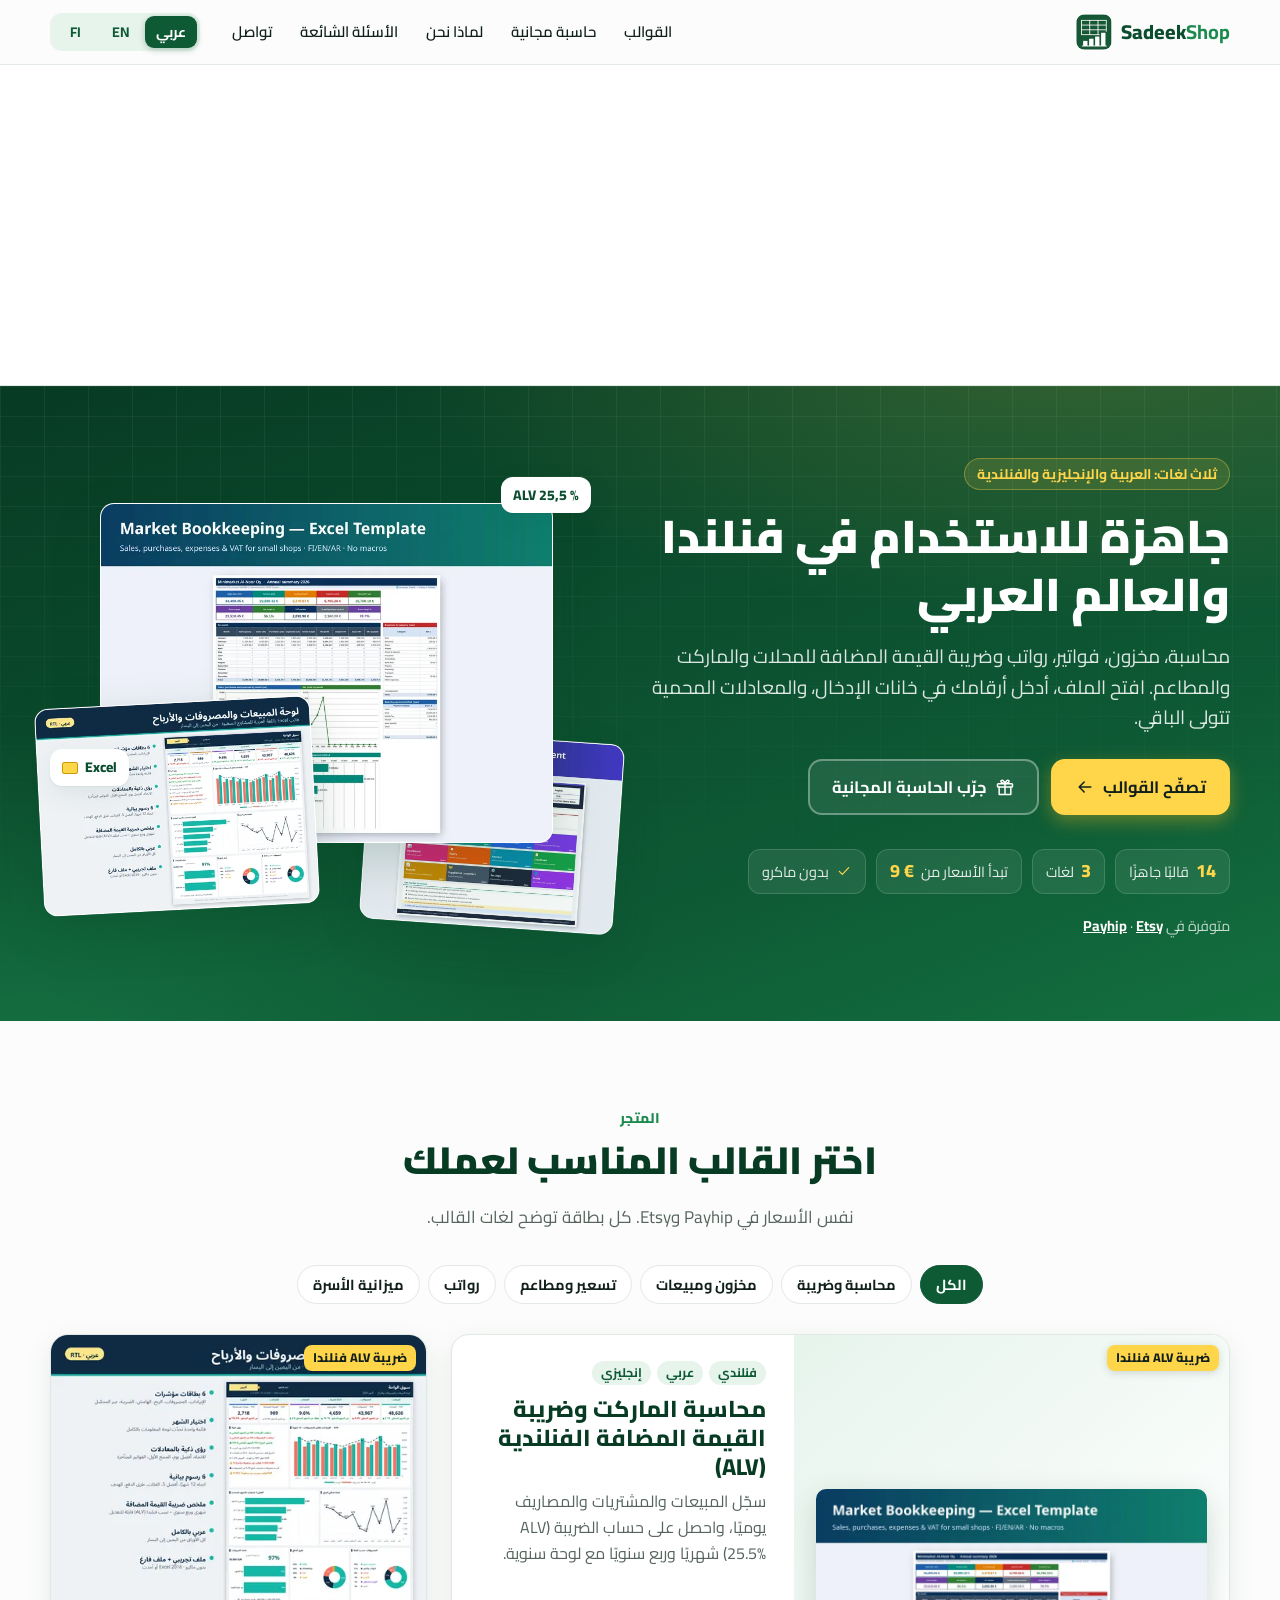
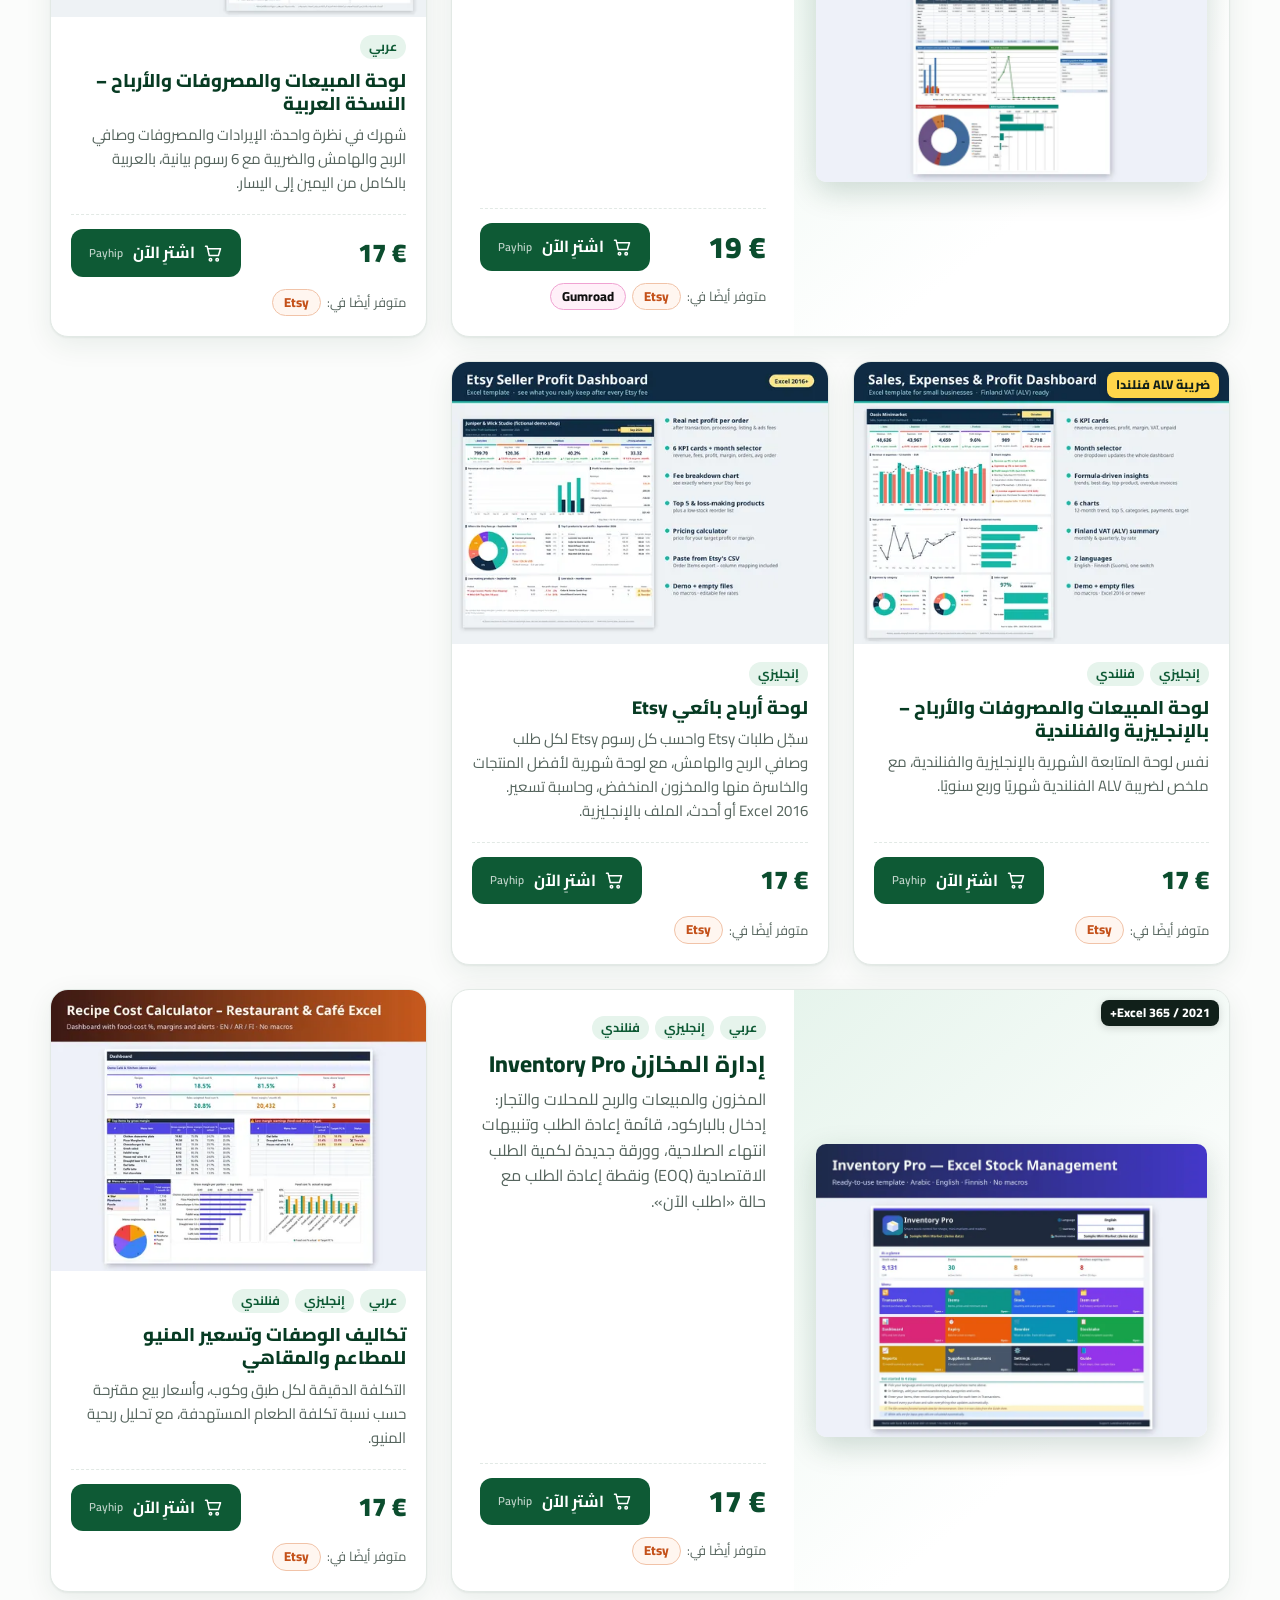
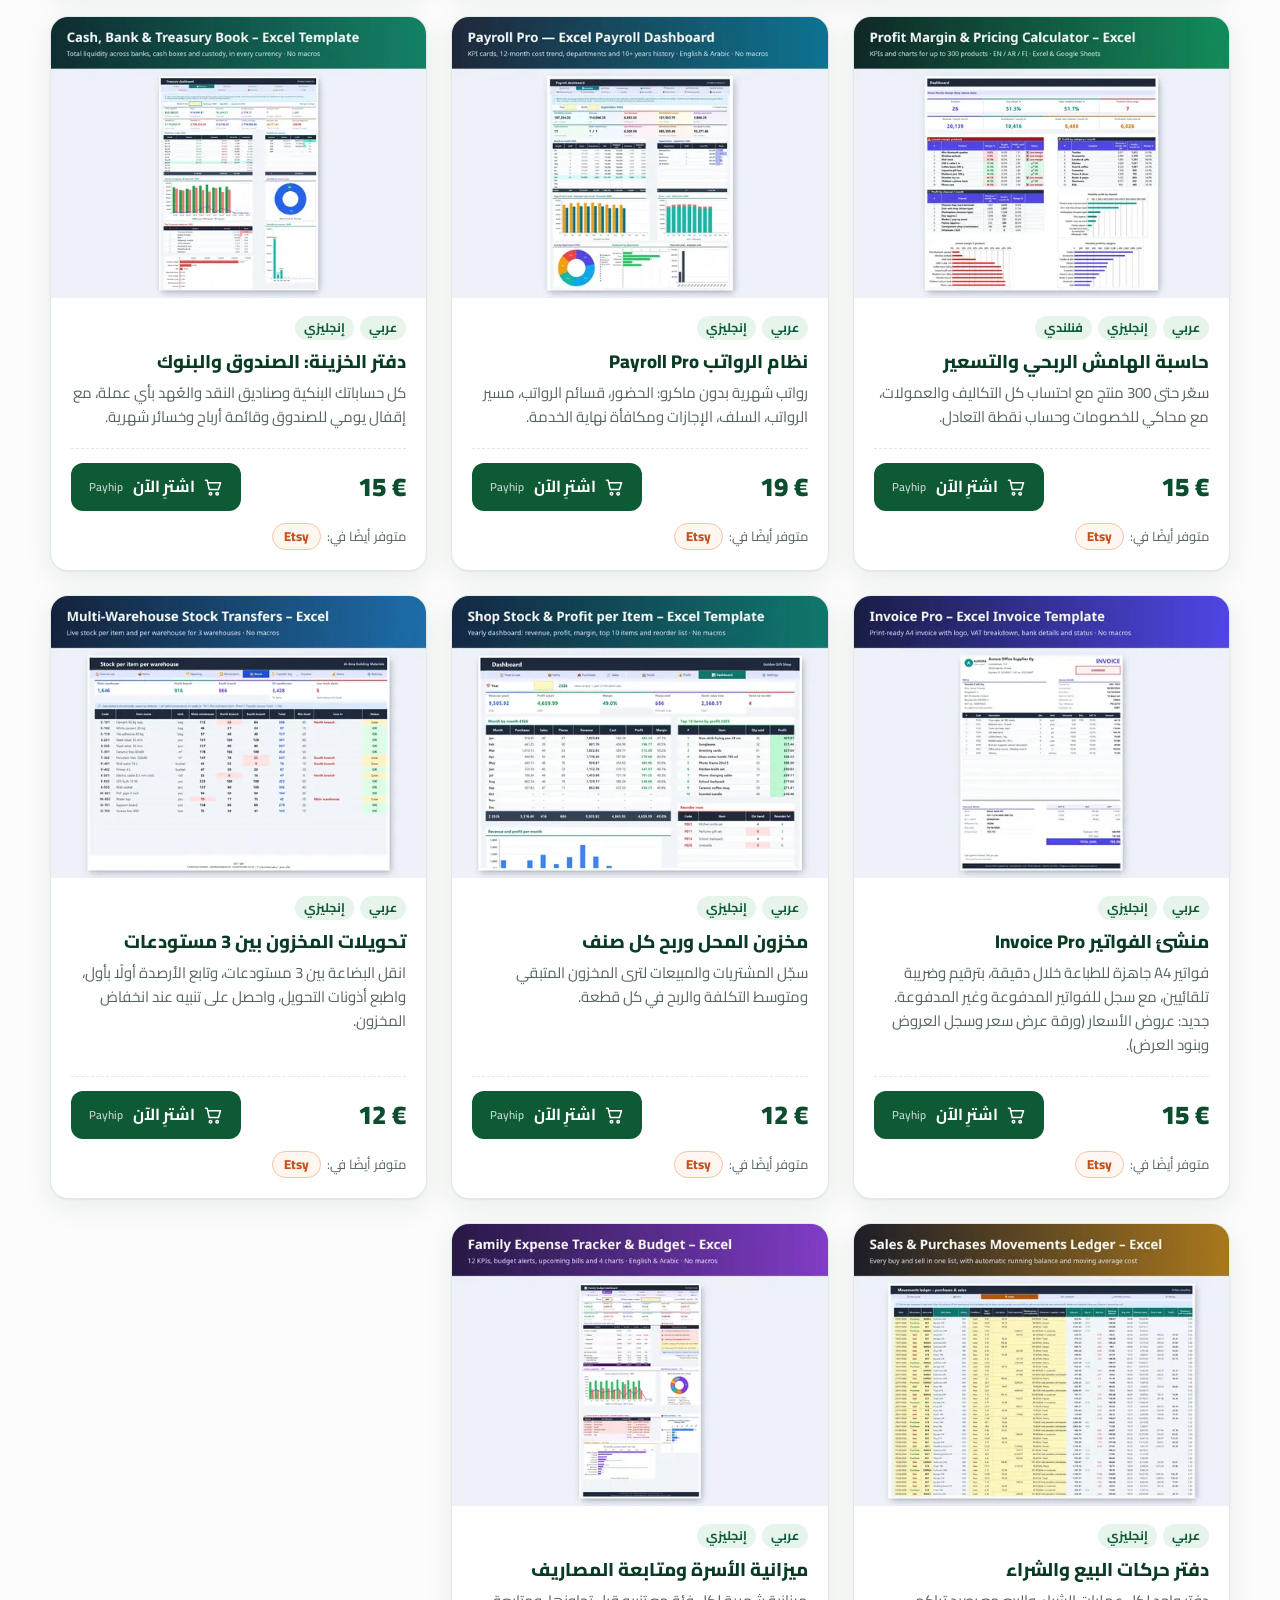
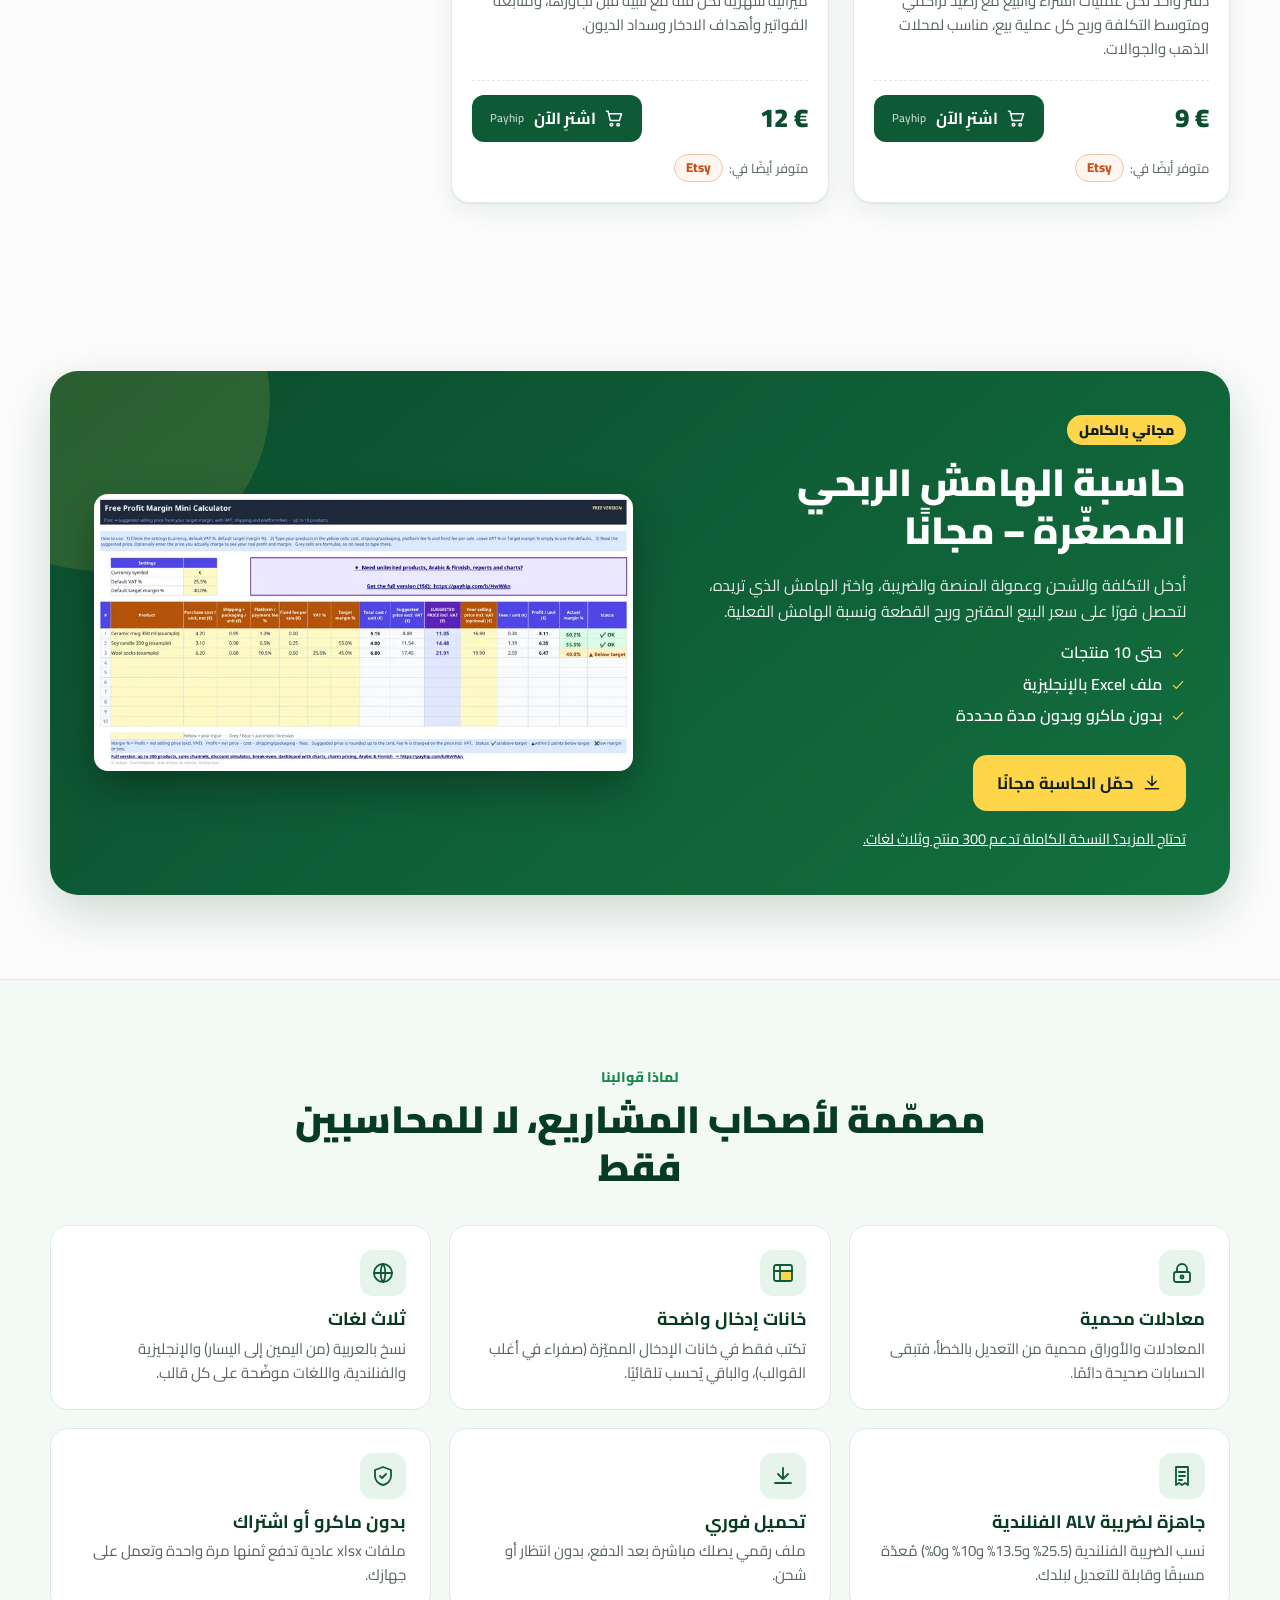
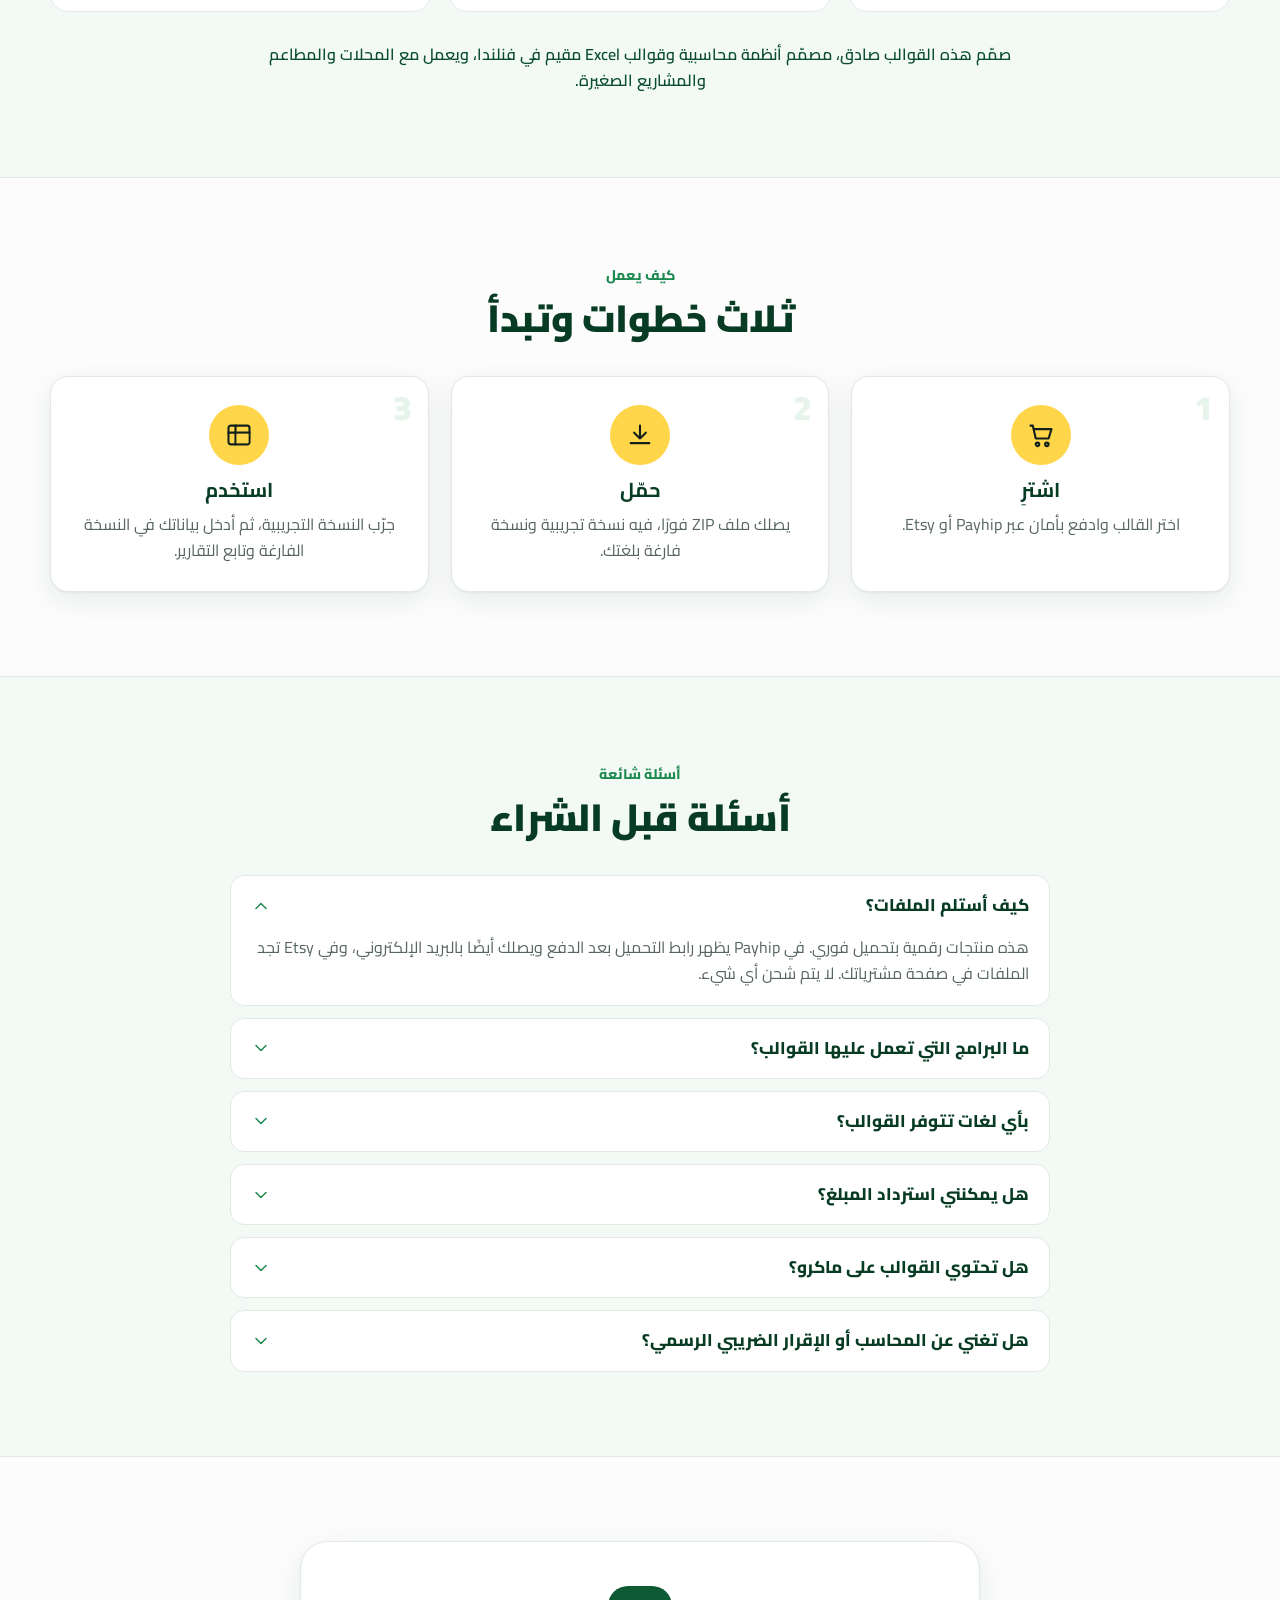
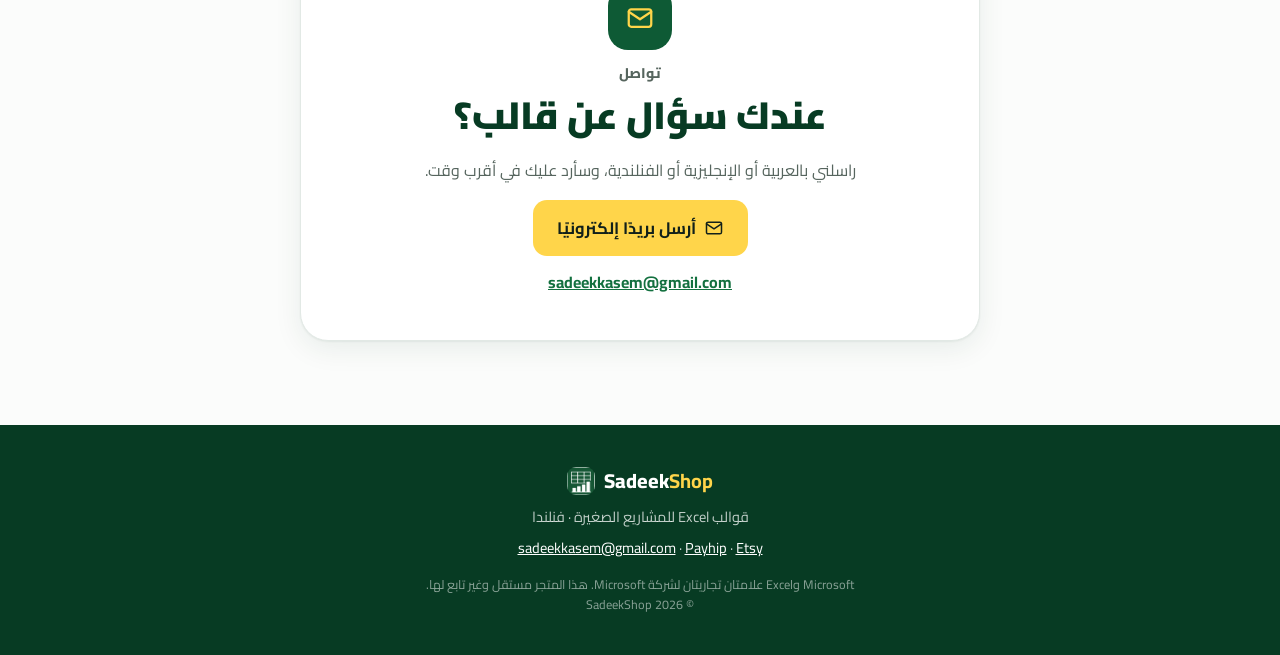
==== commit 24073be5: "Add Etsy Seller Profit Dashboard + EOQ/quotation features" ====
--- a/index.html
+++ b/index.html
@@ -69,7 +69,7 @@
         <a class="btn btn-ghost btn-lg" href="#free"><svg class="ic" viewBox="0 0 24 24" fill="none" stroke="currentColor" stroke-width="1.8" stroke-linecap="round" stroke-linejoin="round" aria-hidden="true"><rect x="3" y="8" width="18" height="4" rx="1"/><path d="M5 12v9h14v-9M12 8v13M12 8S10.5 3 8 4s0 4 4 4zm0 0s1.5-5 4-4 0 4-4 4z"/></svg><span data-i18n="hero.cta2">جرّب الحاسبة المجانية</span></a>
       </div>
       <ul class="stats">
-        <li><b>13</b><span data-i18n="stat.templates">قالبًا جاهزًا</span></li>
+        <li><b>14</b><span data-i18n="stat.templates">قالبًا جاهزًا</span></li>
         <li><b>3</b><span data-i18n="stat.langs">لغات</span></li>
         <li><span data-i18n="stat.from">تبدأ الأسعار من</span><b><bdi data-price='{"ar": "9 \u20ac", "en": "\u20ac9", "fi": "9 \u20ac"}'>9 €</bdi></b></li>
         <li><b><svg class="ic sm" viewBox="0 0 24 24" fill="none" stroke="currentColor" stroke-width="1.8" stroke-linecap="round" stroke-linejoin="round" aria-hidden="true"><path d="M5 12.5l4.5 4.5L19 7"/></svg></b><span data-i18n="stat.nomacro">بدون ماكرو</span></li>
@@ -155,6 +155,26 @@
     </div>
   </div>
 </article>
+<article class="card" data-cat="acc">
+  <a class="card-media" href="https://payhip.com/b/Z4S0Y" target="_blank" rel="noopener" tabindex="-1" aria-hidden="true">
+    <img src="assets/img/etsy-seller-dashboard-480.webp" srcset="assets/img/etsy-seller-dashboard-480.webp 480w, assets/img/etsy-seller-dashboard-800.webp 800w" sizes="(max-width:640px) 92vw, (max-width:1024px) 46vw, 380px" width="800" height="600" loading="lazy" decoding="async" alt="لوحة أرباح بائعي Etsy" data-alt-key="p.etsy-seller-dashboard.name">
+    
+  </a>
+  <div class="card-body">
+    <ul class="langs"><li class="lg lg-en"><span data-i18n="lang.en">إنجليزي</span></li></ul>
+    <h3 class="card-title" data-i18n="p.etsy-seller-dashboard.name">لوحة أرباح بائعي Etsy</h3>
+    <p class="card-text" data-i18n="p.etsy-seller-dashboard.ben">سجّل طلبات Etsy واحسب كل رسوم Etsy لكل طلب وصافي الربح والهامش، مع لوحة شهرية لأفضل المنتجات والخاسرة منها والمخزون المنخفض، وحاسبة تسعير. Excel 2016 أو أحدث، الملف بالإنجليزية.</p>
+    <div class="card-foot">
+      <div class="price"><bdi data-price='{"ar": "17 \u20ac", "en": "\u20ac17", "fi": "17 \u20ac"}'>17 €</bdi></div>
+      <div class="actions">
+        <a class="btn btn-buy" href="https://payhip.com/b/Z4S0Y" target="_blank" rel="noopener"><svg class="ic" viewBox="0 0 24 24" fill="none" stroke="currentColor" stroke-width="1.8" stroke-linecap="round" stroke-linejoin="round" aria-hidden="true"><circle cx="9" cy="20" r="1.5"/><circle cx="17" cy="20" r="1.5"/><path d="M3 4h2l2.5 11h11L21 7H6.2"/></svg><span data-i18n="card.buy">اشترِ الآن</span><small class="via">Payhip</small></a>
+      </div>
+    </div>
+    <div class="stores-alt"><span class="also" data-i18n="card.also">متوفر أيضًا في:</span>
+      <a class="store store-etsy" href="https://www.etsy.com/listing/4599583568" target="_blank" rel="noopener">Etsy</a>
+    </div>
+  </div>
+</article>
 <article class="card wide" data-cat="stock">
   <a class="card-media" href="https://payhip.com/b/Dxiey" target="_blank" rel="noopener" tabindex="-1" aria-hidden="true">
     <img src="assets/img/inventory-pro-480.webp" srcset="assets/img/inventory-pro-480.webp 480w, assets/img/inventory-pro-800.webp 800w" sizes="(max-width:640px) 92vw, (max-width:1024px) 46vw, 560px" width="800" height="600" loading="lazy" decoding="async" alt="إدارة المخازن Inventory Pro" data-alt-key="p.inventory-pro.name">
@@ -163,7 +183,7 @@
   <div class="card-body">
     <ul class="langs"><li class="lg lg-ar"><span data-i18n="lang.ar">عربي</span></li><li class="lg lg-en"><span data-i18n="lang.en">إنجليزي</span></li><li class="lg lg-fi"><span data-i18n="lang.fi">فنلندي</span></li></ul>
     <h3 class="card-title" data-i18n="p.inventory-pro.name">إدارة المخازن Inventory Pro</h3>
-    <p class="card-text" data-i18n="p.inventory-pro.ben">المخزون والمبيعات والربح للمحلات والتجار: إدخال بالباركود، قائمة إعادة الطلب وتنبيهات انتهاء الصلاحية.</p>
+    <p class="card-text" data-i18n="p.inventory-pro.ben">المخزون والمبيعات والربح للمحلات والتجار: إدخال بالباركود، قائمة إعادة الطلب وتنبيهات انتهاء الصلاحية، وورقة جديدة لكمية الطلب الاقتصادية (EOQ) ونقطة إعادة الطلب مع حالة «اطلب الآن».</p>
     <div class="card-foot">
       <div class="price"><bdi data-price='{"ar": "17 \u20ac", "en": "\u20ac17", "fi": "17 \u20ac"}'>17 €</bdi></div>
       <div class="actions">
@@ -263,7 +283,7 @@
   <div class="card-body">
     <ul class="langs"><li class="lg lg-ar"><span data-i18n="lang.ar">عربي</span></li><li class="lg lg-en"><span data-i18n="lang.en">إنجليزي</span></li></ul>
     <h3 class="card-title" data-i18n="p.invoice-pro.name">منشئ الفواتير Invoice Pro</h3>
-    <p class="card-text" data-i18n="p.invoice-pro.ben">فواتير A4 جاهزة للطباعة خلال دقيقة، بترقيم وضريبة تلقائيين، مع سجل للفواتير المدفوعة وغير المدفوعة.</p>
+    <p class="card-text" data-i18n="p.invoice-pro.ben">فواتير A4 جاهزة للطباعة خلال دقيقة، بترقيم وضريبة تلقائيين، مع سجل للفواتير المدفوعة وغير المدفوعة. جديد: عروض الأسعار (ورقة عرض سعر وسجل العروض وبنود العرض).</p>
     <div class="card-foot">
       <div class="price"><bdi data-price='{"ar": "15 \u20ac", "en": "\u20ac15", "fi": "15 \u20ac"}'>15 €</bdi></div>
       <div class="actions">
@@ -435,7 +455,7 @@
   </div>
 </footer>
 
-<script>window.I18N={"meta.title":{"ar":"SadeekShop | قوالب Excel جاهزة للمشاريع الصغيرة – عربي، إنجليزي، فنلندي","en":"SadeekShop | Ready Excel Templates for Small Businesses – Arabic, English, Finnish","fi":"SadeekShop | Valmiit Excel-pohjat pienyrityksille – arabia, englanti, suomi"},"meta.desc":{"ar":"قوالب Excel جاهزة للمحلات والماركت والمطاعم والمشاريع الصغيرة: محاسبة وضريبة ALV الفنلندية، مخزون، فواتير، رواتب وتسعير. بالعربية والإنجليزية والفنلندية، تحميل فوري.","en":"Ready-made Excel templates for shops, mini-markets, restaurants and small businesses: bookkeeping and Finnish VAT (ALV), stock, invoices, payroll and pricing. Arabic, English and Finnish. Instant download.","fi":"Valmiit Excel-pohjat kaupoille, ravintoloille ja pienyrityksille: kirjanpito ja ALV, varasto, laskutus, palkat ja hinnoittelu. Arabiaksi, englanniksi ja suomeksi. Välitön lataus."},"skip":{"ar":"انتقل إلى المحتوى","en":"Skip to content","fi":"Siirry sisältöön"},"promo.text":{"ar":"خصم 30% على كل القوالب في متجر Payhip بالكود","en":"30% off everything on Payhip with code","fi":"30 % alennus kaikesta Payhipissä koodilla"},"promo.until":{"ar":"حتى 28 أكتوبر 2026","en":"until 28 Oct 2026","fi":"28.10.2026 asti"},"promo.copy":{"ar":"نسخ","en":"Copy","fi":"Kopioi"},"promo.copied":{"ar":"تم النسخ","en":"Copied","fi":"Kopioitu"},"promo.close":{"ar":"إغلاق","en":"Close","fi":"Sulje"},"nav.products":{"ar":"القوالب","en":"Templates","fi":"Pohjat"},"nav.free":{"ar":"حاسبة مجانية","en":"Free calculator","fi":"Ilmainen laskuri"},"nav.why":{"ar":"لماذا نحن","en":"Why us","fi":"Miksi me"},"nav.faq":{"ar":"الأسئلة الشائعة","en":"FAQ","fi":"UKK"},"nav.contact":{"ar":"تواصل","en":"Contact","fi":"Yhteystiedot"},"nav.lang":{"ar":"اللغة","en":"Language","fi":"Kieli"},"hero.eyebrow":{"ar":"ثلاث لغات: العربية والإنجليزية والفنلندية","en":"Arabic · English · Finnish","fi":"Arabiaksi, englanniksi ja suomeksi"},"hero.title":{"ar":"جاهزة للاستخدام في فنلندا والعالم العربي","en":"Ready to use in Finland and the Arab world","fi":"Valmiina käyttöön Suomessa ja arabimaailmassa"},"hero.lead":{"ar":"محاسبة، مخزون، فواتير، رواتب وضريبة القيمة المضافة للمحلات والماركت والمطاعم. افتح الملف، أدخل أرقامك في خانات الإدخال، والمعادلات المحمية تتولى الباقي.","en":"Bookkeeping, stock, invoices, payroll and VAT for shops, mini-markets and restaurants. Open the file, type your numbers into the input cells and let the protected formulas do the rest.","fi":"Kirjanpito, varasto, laskutus, palkat ja ALV kaupoille, marketeille ja ravintoloille. Avaa tiedosto, syötä luvut syöttösoluihin ja anna suojattujen kaavojen hoitaa loput."},"hero.cta":{"ar":"تصفّح القوالب","en":"Browse templates","fi":"Selaa pohjia"},"hero.cta2":{"ar":"جرّب الحاسبة المجانية","en":"Try the free calculator","fi":"Kokeile ilmaista laskuria"},"stat.templates":{"ar":"قالبًا جاهزًا","en":"ready templates","fi":"valmista pohjaa"},"stat.langs":{"ar":"لغات","en":"languages","fi":"kieltä"},"stat.from":{"ar":"تبدأ الأسعار من","en":"prices from","fi":"hinnat alkaen"},"stat.instant":{"ar":"تحميل فوري","en":"instant download","fi":"välitön lataus"},"stat.nomacro":{"ar":"بدون ماكرو","en":"no macros","fi":"ei makroja"},"hero.stores":{"ar":"متوفرة في","en":"Available on","fi":"Saatavilla:"},"products.kicker":{"ar":"المتجر","en":"The shop","fi":"Kauppa"},"products.title":{"ar":"اختر القالب المناسب لعملك","en":"Pick the template that fits your business","fi":"Valitse yrityksellesi sopiva pohja"},"products.sub":{"ar":"نفس الأسعار في Payhip وEtsy. كل بطاقة توضح لغات القالب.","en":"Same prices on Payhip and Etsy. Each card shows the languages included.","fi":"Samat hinnat Payhipissä ja Etsyssä. Jokaisessa kortissa näkyvät pohjan kielet."},"filter.all":{"ar":"الكل","en":"All","fi":"Kaikki"},"filter.acc":{"ar":"محاسبة وضريبة","en":"Accounting & VAT","fi":"Kirjanpito ja ALV"},"filter.stock":{"ar":"مخزون ومبيعات","en":"Stock & sales","fi":"Varasto ja myynti"},"filter.price":{"ar":"تسعير ومطاعم","en":"Pricing & restaurants","fi":"Hinnoittelu ja ravintolat"},"filter.hr":{"ar":"رواتب","en":"Payroll","fi":"Palkat"},"filter.home":{"ar":"ميزانية الأسرة","en":"Home budget","fi":"Kotitalous"},"card.buy":{"ar":"اشترِ الآن","en":"Buy now","fi":"Osta nyt"},"card.etsy":{"ar":"في Etsy","en":"On Etsy","fi":"Etsyssä"},"card.also":{"ar":"متوفر أيضًا في:","en":"Also on:","fi":"Myös:"},"card.on":{"ar":"عبر Payhip","en":"via Payhip","fi":"Payhipin kautta"},"tag.alv":{"ar":"ضريبة ALV فنلندا","en":"Finnish ALV","fi":"Suomen ALV"},"tag.x365":{"ar":"Excel 365 / 2021+","en":"Excel 365 / 2021+","fi":"Excel 365 / 2021+"},"lang.ar":{"ar":"عربي","en":"Arabic","fi":"arabia"},"lang.en":{"ar":"إنجليزي","en":"English","fi":"englanti"},"lang.fi":{"ar":"فنلندي","en":"Finnish","fi":"suomi"},"free.badge":{"ar":"مجاني بالكامل","en":"Free · €0","fi":"Ilmainen · 0 €"},"free.title":{"ar":"حاسبة الهامش الربحي المصغّرة – مجانًا","en":"Free Profit Margin Mini Calculator","fi":"Ilmainen katelaskuri (minilaskuri)"},"free.text":{"ar":"أدخل التكلفة والشحن وعمولة المنصة والضريبة، واختر الهامش الذي تريده، لتحصل فورًا على سعر البيع المقترح وربح القطعة ونسبة الهامش الفعلية.","en":"Enter cost, shipping, platform fee and VAT, choose your target margin and instantly get the suggested selling price, profit per unit and real margin %.","fi":"Syötä hankintahinta, toimitus, myyntialustan palkkio ja ALV, valitse tavoitekate ja saat heti ehdotetun myyntihinnan, kappalekohtaisen voiton ja todellisen kateprosentin."},"free.p1":{"ar":"حتى 10 منتجات","en":"Up to 10 products","fi":"Enintään 10 tuotetta"},"free.p2":{"ar":"ملف Excel بالإنجليزية","en":"Excel file in English","fi":"Excel-tiedosto englanniksi"},"free.p3":{"ar":"بدون ماكرو وبدون مدة محددة","en":"No macros, no time limit","fi":"Ei makroja, ei aikarajaa"},"free.cta":{"ar":"حمّل الحاسبة مجانًا","en":"Download it free","fi":"Lataa ilmaiseksi"},"free.more":{"ar":"تحتاج المزيد؟ النسخة الكاملة تدعم 300 منتج وثلاث لغات.","en":"Need more? The full version handles 300 products in three languages.","fi":"Tarvitsetko enemmän? Täysversiossa 300 tuotetta ja kolme kieltä."},"why.kicker":{"ar":"لماذا قوالبنا","en":"Why these templates","fi":"Miksi nämä pohjat"},"why.title":{"ar":"مصمّمة لأصحاب المشاريع، لا للمحاسبين فقط","en":"Built for business owners, not only accountants","fi":"Tehty yrittäjille, ei vain kirjanpitäjille"},"why.1t":{"ar":"معادلات محمية","en":"Locked formulas","fi":"Suojatut kaavat"},"why.1d":{"ar":"المعادلات والأوراق محمية من التعديل بالخطأ، فتبقى الحسابات صحيحة دائمًا.","en":"Formulas and sheets are protected against accidental changes, so the math stays right.","fi":"Kaavat ja välilehdet on suojattu vahingossa tehdyiltä muutoksilta, joten laskelmat pysyvät oikeina."},"why.2t":{"ar":"خانات إدخال واضحة","en":"Easy input cells","fi":"Selkeät syöttösolut"},"why.2d":{"ar":"تكتب فقط في خانات الإدخال المميّزة (صفراء في أغلب القوالب)، والباقي يُحسب تلقائيًا.","en":"You only type in the marked input cells (yellow in most templates). Everything else is calculated for you.","fi":"Kirjoitat vain merkittyihin syöttösoluihin (useimmissa pohjissa keltaiset). Kaikki muu lasketaan puolestasi."},"why.3t":{"ar":"ثلاث لغات","en":"3 languages","fi":"3 kieltä"},"why.3d":{"ar":"نسخ بالعربية (من اليمين إلى اليسار) والإنجليزية والفنلندية، واللغات موضّحة على كل قالب.","en":"Arabic (right-to-left), English and Finnish editions. The languages are shown on every template.","fi":"Arabian- (oikealta vasemmalle), englannin- ja suomenkieliset versiot. Kielet näkyvät jokaisessa pohjassa."},"why.4t":{"ar":"جاهزة لضريبة ALV الفنلندية","en":"Finnish ALV/VAT ready","fi":"Valmiina Suomen ALV:lle"},"why.4d":{"ar":"نسب الضريبة الفنلندية (25.5% و13.5% و10% و0%) مُعدّة مسبقًا وقابلة للتعديل لبلدك.","en":"Finnish VAT rates (25.5%, 13.5%, 10%, 0%) are preset and editable for your country.","fi":"Suomen ALV-kannat (25,5 %, 13,5 %, 10 %, 0 %) valmiina, ja niitä voi muuttaa oman maan mukaan."},"why.5t":{"ar":"تحميل فوري","en":"Instant download","fi":"Välitön lataus"},"why.5d":{"ar":"ملف رقمي يصلك مباشرة بعد الدفع، بدون انتظار أو شحن.","en":"A digital file you get right after payment. No waiting, no shipping.","fi":"Digitaalinen tiedosto heti maksun jälkeen. Ei odottelua eikä toimituskuluja."},"why.6t":{"ar":"بدون ماكرو أو اشتراك","en":"No macros, no subscription","fi":"Ei makroja, ei tilausmaksua"},"why.6d":{"ar":"ملفات xlsx عادية تدفع ثمنها مرة واحدة وتعمل على جهازك.","en":"Plain .xlsx files you pay for once and keep on your own computer.","fi":"Tavallisia .xlsx-tiedostoja: maksat kerran ja ne pysyvät omalla koneellasi."},"about":{"ar":"صمّم هذه القوالب صادق، مصمّم أنظمة محاسبية وقوالب Excel مقيم في فنلندا، ويعمل مع المحلات والمطاعم والمشاريع الصغيرة.","en":"These templates are designed by Sadeek, a Finland-based designer of accounting systems and Excel templates for shops, restaurants and small businesses.","fi":"Pohjat on suunnitellut Sadeek, Suomessa toimiva kirjanpitojärjestelmien ja Excel-pohjien suunnittelija, kauppojen, ravintoloiden ja pienyritysten tarpeisiin."},"how.kicker":{"ar":"كيف يعمل","en":"How it works","fi":"Näin se toimii"},"how.title":{"ar":"ثلاث خطوات وتبدأ","en":"Three steps and you're running","fi":"Kolme askelta ja pääset alkuun"},"how.1t":{"ar":"اشترِ","en":"Buy","fi":"Osta"},"how.1d":{"ar":"اختر القالب وادفع بأمان عبر Payhip أو Etsy.","en":"Pick a template and pay securely on Payhip or Etsy.","fi":"Valitse pohja ja maksa turvallisesti Payhipissä tai Etsyssä."},"how.2t":{"ar":"حمّل","en":"Download","fi":"Lataa"},"how.2d":{"ar":"يصلك ملف ZIP فورًا، فيه نسخة تجريبية ونسخة فارغة بلغتك.","en":"You get a ZIP file at once, with a demo copy and an empty copy in your language.","fi":"Saat ZIP-tiedoston heti: mukana esimerkkiversio ja tyhjä versio omalla kielelläsi."},"how.3t":{"ar":"استخدم","en":"Use","fi":"Käytä"},"how.3d":{"ar":"جرّب النسخة التجريبية، ثم أدخل بياناتك في النسخة الفارغة وتابع التقارير.","en":"Explore the demo, then enter your own data in the empty copy and follow the reports.","fi":"Tutustu esimerkkiin, syötä omat tietosi tyhjään versioon ja seuraa raportteja."},"faq.kicker":{"ar":"أسئلة شائعة","en":"FAQ","fi":"UKK"},"faq.title":{"ar":"أسئلة قبل الشراء","en":"Questions before you buy","fi":"Kysyttävää ennen ostoa?"},"faq.1q":{"ar":"كيف أستلم الملفات؟","en":"How do I get the files?","fi":"Miten saan tiedostot?"},"faq.1a":{"ar":"هذه منتجات رقمية بتحميل فوري. في Payhip يظهر رابط التحميل بعد الدفع ويصلك أيضًا بالبريد الإلكتروني، وفي Etsy تجد الملفات في صفحة مشترياتك. لا يتم شحن أي شيء.","en":"These are digital products with instant download. On Payhip the download link appears after payment and is also emailed to you; on Etsy the files are in your Purchases page. Nothing is shipped.","fi":"Tuotteet ovat digitaalisia ja ladattavissa heti. Payhipissä latauslinkki näkyy maksun jälkeen ja tulee myös sähköpostiisi, Etsyssä tiedostot löytyvät Ostokset-sivulta. Mitään ei lähetetä postitse."},"faq.2q":{"ar":"ما البرامج التي تعمل عليها القوالب؟","en":"Which apps do the templates work with?","fi":"Millä ohjelmilla pohjat toimivat?"},"faq.2a":{"ar":"القوالب مصممة لبرنامج Microsoft Excel على الكمبيوتر (ويندوز أو ماك)، وأغلبها يعمل على Excel 2016 أو أحدث وMicrosoft 365. قالب Inventory Pro يحتاج Excel 365 أو Excel 2021 أو أحدث. كثير منها يفتح أيضًا في LibreOffice Calc، بينما Google Sheets وتطبيقات الجوال غير مدعومة رسميًا في أغلب القوالب. المتطلبات الدقيقة مكتوبة في صفحة كل منتج.","en":"They are made for Microsoft Excel on a computer (Windows or Mac). Most work with Excel 2016 or newer and Microsoft 365; Inventory Pro needs Excel 365 or Excel 2021 or newer. Many also open in LibreOffice Calc, while Google Sheets and mobile apps are not officially supported for most templates. The exact requirements are on each product page.","fi":"Pohjat on tehty Microsoft Excelille tietokoneella (Windows tai Mac). Useimmat toimivat Excel 2016:ssa tai uudemmassa ja Microsoft 365:ssä, Inventory Pro vaatii Excel 365:n tai Excel 2021:n tai uudemman. Monet aukeavat myös LibreOffice Calcissa, mutta Google Sheets ja mobiilisovellukset eivät ole virallisesti tuettuja useimmissa pohjissa. Tarkat vaatimukset löytyvät kunkin tuotteen sivulta."},"faq.3q":{"ar":"بأي لغات تتوفر القوالب؟","en":"Which languages are included?","fi":"Mitä kieliä pohjissa on?"},"faq.3a":{"ar":"كل قالب يوضح لغاته على بطاقته. بعض القوالب بثلاث لغات (عربي وإنجليزي وفنلندي)، وأغلب الباقي بالعربية والإنجليزية. النسخ العربية من اليمين إلى اليسار.","en":"Each card lists its languages. Some templates come in all three (Arabic, English, Finnish); most others in Arabic and English. Arabic editions run right-to-left.","fi":"Jokaisen pohjan kielet näkyvät sen kortissa. Osa pohjista on kolmella kielellä (arabia, englanti, suomi), useimmat muut arabiaksi ja englanniksi. Arabiankieliset versiot ovat oikealta vasemmalle."},"faq.4q":{"ar":"هل يمكنني استرداد المبلغ؟","en":"Can I get a refund?","fi":"Voinko saada rahat takaisin?"},"faq.4a":{"ar":"لأنها ملفات رقمية، لا تُقبل الإرجاعات عادةً، وتُعالج أي طلبات استرداد حسب سياسة المنصة التي اشتريت منها (Payhip أو Etsy). إذا لم يعمل شيء كما يجب، راسلني وسأساعدك.","en":"Because these are digital files, returns are generally not accepted, and any refund request is handled under the policy of the platform you bought from (Payhip or Etsy). If something doesn't work, email me and I'll help.","fi":"Koska kyse on digitaalisista tiedostoista, palautuksia ei yleensä hyväksytä, ja hyvityspyynnöt käsitellään sen alustan (Payhip tai Etsy) ehtojen mukaan, josta ostit. Jos jokin ei toimi, lähetä minulle sähköpostia, niin autan."},"faq.5q":{"ar":"هل تحتوي القوالب على ماكرو؟","en":"Do the templates contain macros?","fi":"Onko pohjissa makroja?"},"faq.5a":{"ar":"لا. كلها ملفات xlsx عادية بدون ماكرو وبدون روابط خارجية.","en":"No. They are plain .xlsx files with no macros and no external links.","fi":"Ei. Ne ovat tavallisia .xlsx-tiedostoja ilman makroja ja ulkoisia linkkejä."},"faq.6q":{"ar":"هل تغني عن المحاسب أو الإقرار الضريبي الرسمي؟","en":"Do they replace an accountant or an official VAT return?","fi":"Korvaavatko pohjat kirjanpitäjän tai virallisen ALV-ilmoituksen?"},"faq.6a":{"ar":"لا. القوالب أدوات لتنظيم أرقامك ومتابعتها، وليست استشارة ضريبية أو قانونية. راجع أرقام الضريبة في OmaVero أو مع محاسبك.","en":"No. The templates help you organise and track your numbers; they are not tax or legal advice. Check your VAT figures in OmaVero or with your accountant.","fi":"Eivät. Pohjat auttavat järjestämään ja seuraamaan lukuja, mutta ne eivät ole vero- tai oikeudellista neuvontaa. Tarkista ALV-luvut OmaVerossa tai kirjanpitäjäsi kanssa."},"contact.kicker":{"ar":"تواصل","en":"Contact","fi":"Yhteystiedot"},"contact.title":{"ar":"عندك سؤال عن قالب؟","en":"Questions about a template?","fi":"Kysyttävää pohjista?"},"contact.text":{"ar":"راسلني بالعربية أو الإنجليزية أو الفنلندية، وسأرد عليك في أقرب وقت.","en":"Write to me in Arabic, English or Finnish and I'll get back to you as soon as I can.","fi":"Kirjoita arabiaksi, englanniksi tai suomeksi, niin vastaan mahdollisimman pian."},"contact.cta":{"ar":"أرسل بريدًا إلكترونيًا","en":"Send an email","fi":"Lähetä sähköpostia"},"footer.tagline":{"ar":"قوالب Excel للمشاريع الصغيرة · فنلندا","en":"Excel templates for small businesses · Finland","fi":"Excel-pohjat pienyrityksille · Suomi"},"footer.tm":{"ar":"Microsoft وExcel علامتان تجاريتان لشركة Microsoft. هذا المتجر مستقل وغير تابع لها.","en":"Microsoft and Excel are trademarks of Microsoft Corporation. This shop is independent and not affiliated with Microsoft.","fi":"Microsoft ja Excel ovat Microsoft Corporationin tavaramerkkejä. Tämä kauppa on itsenäinen eikä liity Microsoftiin."},"img.alt":{"ar":"صورة من القالب: ","en":"Template screenshot: ","fi":"Kuvakaappaus pohjasta: "},"free.alt":{"ar":"صورة من الحاسبة المجانية","en":"Free calculator screenshot","fi":"Kuvakaappaus ilmaisesta laskurista"},"banner.alt":{"ar":"SadeekShop – قوالب Excel للمشاريع الصغيرة","en":"SadeekShop – Excel Templates for Small Business","fi":"SadeekShop – Excel-pohjat pienyrityksille"},"hero.alt":{"ar":"صور من قوالب Excel","en":"Excel template screenshots","fi":"Kuvakaappauksia Excel-pohjista"},"p.finnish-bookkeeping-vat.name":{"ar":"محاسبة الماركت وضريبة القيمة المضافة الفنلندية (ALV)","en":"Finnish Bookkeeping & VAT (ALV) for Shops","fi":"Kirjanpito Market – kirjanpito ja ALV kaupoille"},"p.finnish-bookkeeping-vat.ben":{"ar":"سجّل المبيعات والمشتريات والمصاريف يوميًا، واحصل على حساب الضريبة (ALV ‎25.5%) شهريًا وربع سنويًا مع لوحة سنوية.","en":"Daily sales, purchases and expenses with automatic VAT (ALV 25.5%), monthly and quarterly VAT and an annual dashboard.","fi":"Päivän myynnit, ostot ja kulut, automaattinen ALV (25,5 %), kuukausi- ja neljännesvuosilaskelma sekä vuosikojelauta."},"p.inventory-pro.name":{"ar":"إدارة المخازن Inventory Pro","en":"Inventory Pro – Stock Management","fi":"Inventory Pro – varastonhallinta"},"p.inventory-pro.ben":{"ar":"المخزون والمبيعات والربح للمحلات والتجار: إدخال بالباركود، قائمة إعادة الطلب وتنبيهات انتهاء الصلاحية.","en":"Stock, sales and gross profit for shops and traders: barcode entry, reorder list and expiry alerts.","fi":"Varasto, myynti ja myyntikate kaupoille: viivakoodisyöttö, tilauslista ja vanhenemishälytykset."},"p.sales-profit-dashboard-ar.name":{"ar":"لوحة المبيعات والمصروفات والأرباح – النسخة العربية","en":"Sales, Expenses & Profit Dashboard – Arabic Edition","fi":"Myynnin, kulujen ja tuloksen kojelauta – arabiankielinen"},"p.sales-profit-dashboard-ar.ben":{"ar":"شهرك في نظرة واحدة: الإيرادات والمصروفات وصافي الربح والهامش والضريبة مع 6 رسوم بيانية، بالعربية بالكامل من اليمين إلى اليسار.","en":"Your month at a glance: revenue, expenses, net profit, margin and VAT with 6 charts. Fully right-to-left Arabic.","fi":"Kuukausi yhdellä silmäyksellä: liikevaihto, kulut, nettotulos, kate ja ALV sekä 6 kaaviota. Kokonaan arabiaksi, oikealta vasemmalle."},"p.sales-profit-dashboard-en-fi.name":{"ar":"لوحة المبيعات والمصروفات والأرباح – بالإنجليزية والفنلندية","en":"Sales, Expenses & Profit Dashboard – English & Finnish","fi":"Myynnin, kulujen ja tuloksen kojelauta – englanti ja suomi"},"p.sales-profit-dashboard-en-fi.ben":{"ar":"نفس لوحة المتابعة الشهرية بالإنجليزية والفنلندية، مع ملخص لضريبة ALV الفنلندية شهريًا وربع سنويًا.","en":"The same monthly dashboard in English and Finnish, with a Finland ALV summary by month and quarter.","fi":"Sama kuukausikojelauta englanniksi ja suomeksi, ALV-yhteenveto kuukausittain ja neljännesvuosittain."},"p.restaurant-food-cost.name":{"ar":"تكاليف الوصفات وتسعير المنيو للمطاعم والمقاهي","en":"Restaurant & Café Recipe Cost and Menu Pricing","fi":"Ravintolan annoskustannuslaskuri ja menuhinnoittelu"},"p.restaurant-food-cost.ben":{"ar":"التكلفة الدقيقة لكل طبق وكوب، وأسعار بيع مقترحة حسب نسبة تكلفة الطعام المستهدفة، مع تحليل ربحية المنيو.","en":"Exact cost of every plate and cup, suggested menu prices from your target food-cost % and menu engineering.","fi":"Jokaisen annoksen ja kupin tarkka hinta, hintaehdotukset tavoitellun raaka-aineprosentin mukaan ja ruokalistan kannattavuusanalyysi."},"p.profit-margin-pricing.name":{"ar":"حاسبة الهامش الربحي والتسعير","en":"Profit Margin & Pricing Calculator","fi":"Kate- ja hinnoittelulaskuri"},"p.profit-margin-pricing.ben":{"ar":"سعّر حتى 300 منتج مع احتساب كل التكاليف والعمولات، مع محاكي للخصومات وحساب نقطة التعادل.","en":"Price up to 300 products with every cost and fee counted, plus a discount simulator and break-even.","fi":"Hinnoittele jopa 300 tuotetta kaikki kulut ja palkkiot huomioiden. Mukana alennussimulaattori ja kannattavuusraja."},"p.payroll-pro.name":{"ar":"نظام الرواتب Payroll Pro","en":"Payroll Pro – Payroll & Salary","fi":"Payroll Pro – palkanlaskenta"},"p.payroll-pro.ben":{"ar":"رواتب شهرية بدون ماكرو: الحضور، قسائم الرواتب، مسير الرواتب، السلف، الإجازات ومكافأة نهاية الخدمة.","en":"Monthly payroll without macros: attendance, payslips, payroll register, advances, leave and end-of-service.","fi":"Kuukausipalkat ilman makroja: läsnäolo, palkkalaskelmat, palkkalista, ennakot, lomasaldot ja loppukorvaus."},"p.treasury-cash-bank-book.name":{"ar":"دفتر الخزينة: الصندوق والبنوك","en":"Cash, Bank & Treasury Book","fi":"Kassa- ja pankkikirja"},"p.treasury-cash-bank-book.ben":{"ar":"كل حساباتك البنكية وصناديق النقد والعُهد بأي عملة، مع إقفال يومي للصندوق وقائمة أرباح وخسائر شهرية.","en":"Every bank account, cash box and petty cash in any currency, with daily cash closing and a monthly P&L.","fi":"Kaikki pankkitilit, kassat ja käteisvarat eri valuutoissa, päivittäinen kassan täsmäytys ja kuukauden tuloslaskelma."},"p.invoice-pro.name":{"ar":"منشئ الفواتير Invoice Pro","en":"Invoice Pro – Excel Invoice Generator","fi":"Invoice Pro – laskupohja Exceliin"},"p.invoice-pro.ben":{"ar":"فواتير A4 جاهزة للطباعة خلال دقيقة، بترقيم وضريبة تلقائيين، مع سجل للفواتير المدفوعة وغير المدفوعة.","en":"Print-ready A4 invoices in a minute, automatic numbering and VAT, and a register of paid and unpaid invoices.","fi":"Tulostusvalmiit A4-laskut minuutissa, automaattinen numerointi ja ALV sekä maksettujen ja avoimien laskujen seuranta."},"p.shop-stock-profit.name":{"ar":"مخزون المحل وربح كل صنف","en":"Shop Stock & Profit per Item","fi":"Myymälän varasto ja kate tuotteittain"},"p.shop-stock-profit.ben":{"ar":"سجّل المشتريات والمبيعات لترى المخزون المتبقي ومتوسط التكلفة والربح في كل قطعة.","en":"Record deliveries and sales to see stock on hand, average cost and the profit on every piece.","fi":"Kirjaa ostot ja myynnit: näet varastosaldon, keskihinnan ja jokaisen tuotteen katteen."},"p.warehouse-transfers.name":{"ar":"تحويلات المخزون بين 3 مستودعات","en":"Multi-Warehouse Stock Transfers","fi":"Varastosiirrot kolmen varaston välillä"},"p.warehouse-transfers.ben":{"ar":"انقل البضاعة بين 3 مستودعات، وتابع الأرصدة أولًا بأول، واطبع أذونات التحويل، واحصل على تنبيه عند انخفاض المخزون.","en":"Move stock between 3 warehouses, see up-to-date balances, print transfer vouchers and get low-stock alerts.","fi":"Siirrä tavaraa kolmen varaston välillä, seuraa ajantasaisia saldoja, tulosta siirtotositteet ja saa hälytys vähistä varastoista."},"p.movements-ledger.name":{"ar":"دفتر حركات البيع والشراء","en":"Sales & Purchases Movements Ledger","fi":"Osto- ja myyntitapahtumien kirja"},"p.movements-ledger.ben":{"ar":"دفتر واحد لكل عمليات الشراء والبيع مع رصيد تراكمي ومتوسط التكلفة وربح كل عملية بيع، مناسب لمحلات الذهب والجوالات.","en":"One ledger for every purchase and sale with running balance, average cost and profit per sale, e.g. for gold or phone shops.","fi":"Yksi kirja kaikille ostoille ja myynneille: juokseva saldo, keskihinta ja myynnin kate. Sopii esim. kulta- ja puhelinliikkeille."},"p.family-expense-tracker.name":{"ar":"ميزانية الأسرة ومتابعة المصاريف","en":"Family Budget & Expense Tracker","fi":"Perheen budjetti ja kulujen seuranta"},"p.family-expense-tracker.ben":{"ar":"ميزانية شهرية لكل فئة مع تنبيه قبل تجاوزها، ومتابعة الفواتير وأهداف الادخار وسداد الديون.","en":"Monthly budget per category with overspend alerts, bills, savings goals and debt payoff tracking.","fi":"Kuukausibudjetti luokittain ja hälytys ennen ylitystä, laskut, säästötavoitteet ja velkojen takaisinmaksu."},"stat.count":{"ar":"13","en":"13","fi":"13"}};</script>
+<script>window.I18N={"meta.title":{"ar":"SadeekShop | قوالب Excel جاهزة للمشاريع الصغيرة – عربي، إنجليزي، فنلندي","en":"SadeekShop | Ready Excel Templates for Small Businesses – Arabic, English, Finnish","fi":"SadeekShop | Valmiit Excel-pohjat pienyrityksille – arabia, englanti, suomi"},"meta.desc":{"ar":"قوالب Excel جاهزة للمحلات والماركت والمطاعم والمشاريع الصغيرة: محاسبة وضريبة ALV الفنلندية، مخزون، فواتير، رواتب وتسعير. بالعربية والإنجليزية والفنلندية، تحميل فوري.","en":"Ready-made Excel templates for shops, mini-markets, restaurants and small businesses: bookkeeping and Finnish VAT (ALV), stock, invoices, payroll and pricing. Arabic, English and Finnish. Instant download.","fi":"Valmiit Excel-pohjat kaupoille, ravintoloille ja pienyrityksille: kirjanpito ja ALV, varasto, laskutus, palkat ja hinnoittelu. Arabiaksi, englanniksi ja suomeksi. Välitön lataus."},"skip":{"ar":"انتقل إلى المحتوى","en":"Skip to content","fi":"Siirry sisältöön"},"promo.text":{"ar":"خصم 30% على كل القوالب في متجر Payhip بالكود","en":"30% off everything on Payhip with code","fi":"30 % alennus kaikesta Payhipissä koodilla"},"promo.until":{"ar":"حتى 28 أكتوبر 2026","en":"until 28 Oct 2026","fi":"28.10.2026 asti"},"promo.copy":{"ar":"نسخ","en":"Copy","fi":"Kopioi"},"promo.copied":{"ar":"تم النسخ","en":"Copied","fi":"Kopioitu"},"promo.close":{"ar":"إغلاق","en":"Close","fi":"Sulje"},"nav.products":{"ar":"القوالب","en":"Templates","fi":"Pohjat"},"nav.free":{"ar":"حاسبة مجانية","en":"Free calculator","fi":"Ilmainen laskuri"},"nav.why":{"ar":"لماذا نحن","en":"Why us","fi":"Miksi me"},"nav.faq":{"ar":"الأسئلة الشائعة","en":"FAQ","fi":"UKK"},"nav.contact":{"ar":"تواصل","en":"Contact","fi":"Yhteystiedot"},"nav.lang":{"ar":"اللغة","en":"Language","fi":"Kieli"},"hero.eyebrow":{"ar":"ثلاث لغات: العربية والإنجليزية والفنلندية","en":"Arabic · English · Finnish","fi":"Arabiaksi, englanniksi ja suomeksi"},"hero.title":{"ar":"جاهزة للاستخدام في فنلندا والعالم العربي","en":"Ready to use in Finland and the Arab world","fi":"Valmiina käyttöön Suomessa ja arabimaailmassa"},"hero.lead":{"ar":"محاسبة، مخزون، فواتير، رواتب وضريبة القيمة المضافة للمحلات والماركت والمطاعم. افتح الملف، أدخل أرقامك في خانات الإدخال، والمعادلات المحمية تتولى الباقي.","en":"Bookkeeping, stock, invoices, payroll and VAT for shops, mini-markets and restaurants. Open the file, type your numbers into the input cells and let the protected formulas do the rest.","fi":"Kirjanpito, varasto, laskutus, palkat ja ALV kaupoille, marketeille ja ravintoloille. Avaa tiedosto, syötä luvut syöttösoluihin ja anna suojattujen kaavojen hoitaa loput."},"hero.cta":{"ar":"تصفّح القوالب","en":"Browse templates","fi":"Selaa pohjia"},"hero.cta2":{"ar":"جرّب الحاسبة المجانية","en":"Try the free calculator","fi":"Kokeile ilmaista laskuria"},"stat.templates":{"ar":"قالبًا جاهزًا","en":"ready templates","fi":"valmista pohjaa"},"stat.langs":{"ar":"لغات","en":"languages","fi":"kieltä"},"stat.from":{"ar":"تبدأ الأسعار من","en":"prices from","fi":"hinnat alkaen"},"stat.instant":{"ar":"تحميل فوري","en":"instant download","fi":"välitön lataus"},"stat.nomacro":{"ar":"بدون ماكرو","en":"no macros","fi":"ei makroja"},"hero.stores":{"ar":"متوفرة في","en":"Available on","fi":"Saatavilla:"},"products.kicker":{"ar":"المتجر","en":"The shop","fi":"Kauppa"},"products.title":{"ar":"اختر القالب المناسب لعملك","en":"Pick the template that fits your business","fi":"Valitse yrityksellesi sopiva pohja"},"products.sub":{"ar":"نفس الأسعار في Payhip وEtsy. كل بطاقة توضح لغات القالب.","en":"Same prices on Payhip and Etsy. Each card shows the languages included.","fi":"Samat hinnat Payhipissä ja Etsyssä. Jokaisessa kortissa näkyvät pohjan kielet."},"filter.all":{"ar":"الكل","en":"All","fi":"Kaikki"},"filter.acc":{"ar":"محاسبة وضريبة","en":"Accounting & VAT","fi":"Kirjanpito ja ALV"},"filter.stock":{"ar":"مخزون ومبيعات","en":"Stock & sales","fi":"Varasto ja myynti"},"filter.price":{"ar":"تسعير ومطاعم","en":"Pricing & restaurants","fi":"Hinnoittelu ja ravintolat"},"filter.hr":{"ar":"رواتب","en":"Payroll","fi":"Palkat"},"filter.home":{"ar":"ميزانية الأسرة","en":"Home budget","fi":"Kotitalous"},"card.buy":{"ar":"اشترِ الآن","en":"Buy now","fi":"Osta nyt"},"card.etsy":{"ar":"في Etsy","en":"On Etsy","fi":"Etsyssä"},"card.also":{"ar":"متوفر أيضًا في:","en":"Also on:","fi":"Myös:"},"card.on":{"ar":"عبر Payhip","en":"via Payhip","fi":"Payhipin kautta"},"tag.alv":{"ar":"ضريبة ALV فنلندا","en":"Finnish ALV","fi":"Suomen ALV"},"tag.x365":{"ar":"Excel 365 / 2021+","en":"Excel 365 / 2021+","fi":"Excel 365 / 2021+"},"lang.ar":{"ar":"عربي","en":"Arabic","fi":"arabia"},"lang.en":{"ar":"إنجليزي","en":"English","fi":"englanti"},"lang.fi":{"ar":"فنلندي","en":"Finnish","fi":"suomi"},"free.badge":{"ar":"مجاني بالكامل","en":"Free · €0","fi":"Ilmainen · 0 €"},"free.title":{"ar":"حاسبة الهامش الربحي المصغّرة – مجانًا","en":"Free Profit Margin Mini Calculator","fi":"Ilmainen katelaskuri (minilaskuri)"},"free.text":{"ar":"أدخل التكلفة والشحن وعمولة المنصة والضريبة، واختر الهامش الذي تريده، لتحصل فورًا على سعر البيع المقترح وربح القطعة ونسبة الهامش الفعلية.","en":"Enter cost, shipping, platform fee and VAT, choose your target margin and instantly get the suggested selling price, profit per unit and real margin %.","fi":"Syötä hankintahinta, toimitus, myyntialustan palkkio ja ALV, valitse tavoitekate ja saat heti ehdotetun myyntihinnan, kappalekohtaisen voiton ja todellisen kateprosentin."},"free.p1":{"ar":"حتى 10 منتجات","en":"Up to 10 products","fi":"Enintään 10 tuotetta"},"free.p2":{"ar":"ملف Excel بالإنجليزية","en":"Excel file in English","fi":"Excel-tiedosto englanniksi"},"free.p3":{"ar":"بدون ماكرو وبدون مدة محددة","en":"No macros, no time limit","fi":"Ei makroja, ei aikarajaa"},"free.cta":{"ar":"حمّل الحاسبة مجانًا","en":"Download it free","fi":"Lataa ilmaiseksi"},"free.more":{"ar":"تحتاج المزيد؟ النسخة الكاملة تدعم 300 منتج وثلاث لغات.","en":"Need more? The full version handles 300 products in three languages.","fi":"Tarvitsetko enemmän? Täysversiossa 300 tuotetta ja kolme kieltä."},"why.kicker":{"ar":"لماذا قوالبنا","en":"Why these templates","fi":"Miksi nämä pohjat"},"why.title":{"ar":"مصمّمة لأصحاب المشاريع، لا للمحاسبين فقط","en":"Built for business owners, not only accountants","fi":"Tehty yrittäjille, ei vain kirjanpitäjille"},"why.1t":{"ar":"معادلات محمية","en":"Locked formulas","fi":"Suojatut kaavat"},"why.1d":{"ar":"المعادلات والأوراق محمية من التعديل بالخطأ، فتبقى الحسابات صحيحة دائمًا.","en":"Formulas and sheets are protected against accidental changes, so the math stays right.","fi":"Kaavat ja välilehdet on suojattu vahingossa tehdyiltä muutoksilta, joten laskelmat pysyvät oikeina."},"why.2t":{"ar":"خانات إدخال واضحة","en":"Easy input cells","fi":"Selkeät syöttösolut"},"why.2d":{"ar":"تكتب فقط في خانات الإدخال المميّزة (صفراء في أغلب القوالب)، والباقي يُحسب تلقائيًا.","en":"You only type in the marked input cells (yellow in most templates). Everything else is calculated for you.","fi":"Kirjoitat vain merkittyihin syöttösoluihin (useimmissa pohjissa keltaiset). Kaikki muu lasketaan puolestasi."},"why.3t":{"ar":"ثلاث لغات","en":"3 languages","fi":"3 kieltä"},"why.3d":{"ar":"نسخ بالعربية (من اليمين إلى اليسار) والإنجليزية والفنلندية، واللغات موضّحة على كل قالب.","en":"Arabic (right-to-left), English and Finnish editions. The languages are shown on every template.","fi":"Arabian- (oikealta vasemmalle), englannin- ja suomenkieliset versiot. Kielet näkyvät jokaisessa pohjassa."},"why.4t":{"ar":"جاهزة لضريبة ALV الفنلندية","en":"Finnish ALV/VAT ready","fi":"Valmiina Suomen ALV:lle"},"why.4d":{"ar":"نسب الضريبة الفنلندية (25.5% و13.5% و10% و0%) مُعدّة مسبقًا وقابلة للتعديل لبلدك.","en":"Finnish VAT rates (25.5%, 13.5%, 10%, 0%) are preset and editable for your country.","fi":"Suomen ALV-kannat (25,5 %, 13,5 %, 10 %, 0 %) valmiina, ja niitä voi muuttaa oman maan mukaan."},"why.5t":{"ar":"تحميل فوري","en":"Instant download","fi":"Välitön lataus"},"why.5d":{"ar":"ملف رقمي يصلك مباشرة بعد الدفع، بدون انتظار أو شحن.","en":"A digital file you get right after payment. No waiting, no shipping.","fi":"Digitaalinen tiedosto heti maksun jälkeen. Ei odottelua eikä toimituskuluja."},"why.6t":{"ar":"بدون ماكرو أو اشتراك","en":"No macros, no subscription","fi":"Ei makroja, ei tilausmaksua"},"why.6d":{"ar":"ملفات xlsx عادية تدفع ثمنها مرة واحدة وتعمل على جهازك.","en":"Plain .xlsx files you pay for once and keep on your own computer.","fi":"Tavallisia .xlsx-tiedostoja: maksat kerran ja ne pysyvät omalla koneellasi."},"about":{"ar":"صمّم هذه القوالب صادق، مصمّم أنظمة محاسبية وقوالب Excel مقيم في فنلندا، ويعمل مع المحلات والمطاعم والمشاريع الصغيرة.","en":"These templates are designed by Sadeek, a Finland-based designer of accounting systems and Excel templates for shops, restaurants and small businesses.","fi":"Pohjat on suunnitellut Sadeek, Suomessa toimiva kirjanpitojärjestelmien ja Excel-pohjien suunnittelija, kauppojen, ravintoloiden ja pienyritysten tarpeisiin."},"how.kicker":{"ar":"كيف يعمل","en":"How it works","fi":"Näin se toimii"},"how.title":{"ar":"ثلاث خطوات وتبدأ","en":"Three steps and you're running","fi":"Kolme askelta ja pääset alkuun"},"how.1t":{"ar":"اشترِ","en":"Buy","fi":"Osta"},"how.1d":{"ar":"اختر القالب وادفع بأمان عبر Payhip أو Etsy.","en":"Pick a template and pay securely on Payhip or Etsy.","fi":"Valitse pohja ja maksa turvallisesti Payhipissä tai Etsyssä."},"how.2t":{"ar":"حمّل","en":"Download","fi":"Lataa"},"how.2d":{"ar":"يصلك ملف ZIP فورًا، فيه نسخة تجريبية ونسخة فارغة بلغتك.","en":"You get a ZIP file at once, with a demo copy and an empty copy in your language.","fi":"Saat ZIP-tiedoston heti: mukana esimerkkiversio ja tyhjä versio omalla kielelläsi."},"how.3t":{"ar":"استخدم","en":"Use","fi":"Käytä"},"how.3d":{"ar":"جرّب النسخة التجريبية، ثم أدخل بياناتك في النسخة الفارغة وتابع التقارير.","en":"Explore the demo, then enter your own data in the empty copy and follow the reports.","fi":"Tutustu esimerkkiin, syötä omat tietosi tyhjään versioon ja seuraa raportteja."},"faq.kicker":{"ar":"أسئلة شائعة","en":"FAQ","fi":"UKK"},"faq.title":{"ar":"أسئلة قبل الشراء","en":"Questions before you buy","fi":"Kysyttävää ennen ostoa?"},"faq.1q":{"ar":"كيف أستلم الملفات؟","en":"How do I get the files?","fi":"Miten saan tiedostot?"},"faq.1a":{"ar":"هذه منتجات رقمية بتحميل فوري. في Payhip يظهر رابط التحميل بعد الدفع ويصلك أيضًا بالبريد الإلكتروني، وفي Etsy تجد الملفات في صفحة مشترياتك. لا يتم شحن أي شيء.","en":"These are digital products with instant download. On Payhip the download link appears after payment and is also emailed to you; on Etsy the files are in your Purchases page. Nothing is shipped.","fi":"Tuotteet ovat digitaalisia ja ladattavissa heti. Payhipissä latauslinkki näkyy maksun jälkeen ja tulee myös sähköpostiisi, Etsyssä tiedostot löytyvät Ostokset-sivulta. Mitään ei lähetetä postitse."},"faq.2q":{"ar":"ما البرامج التي تعمل عليها القوالب؟","en":"Which apps do the templates work with?","fi":"Millä ohjelmilla pohjat toimivat?"},"faq.2a":{"ar":"القوالب مصممة لبرنامج Microsoft Excel على الكمبيوتر (ويندوز أو ماك)، وأغلبها يعمل على Excel 2016 أو أحدث وMicrosoft 365. قالب Inventory Pro يحتاج Excel 365 أو Excel 2021 أو أحدث. كثير منها يفتح أيضًا في LibreOffice Calc، بينما Google Sheets وتطبيقات الجوال غير مدعومة رسميًا في أغلب القوالب. المتطلبات الدقيقة مكتوبة في صفحة كل منتج.","en":"They are made for Microsoft Excel on a computer (Windows or Mac). Most work with Excel 2016 or newer and Microsoft 365; Inventory Pro needs Excel 365 or Excel 2021 or newer. Many also open in LibreOffice Calc, while Google Sheets and mobile apps are not officially supported for most templates. The exact requirements are on each product page.","fi":"Pohjat on tehty Microsoft Excelille tietokoneella (Windows tai Mac). Useimmat toimivat Excel 2016:ssa tai uudemmassa ja Microsoft 365:ssä, Inventory Pro vaatii Excel 365:n tai Excel 2021:n tai uudemman. Monet aukeavat myös LibreOffice Calcissa, mutta Google Sheets ja mobiilisovellukset eivät ole virallisesti tuettuja useimmissa pohjissa. Tarkat vaatimukset löytyvät kunkin tuotteen sivulta."},"faq.3q":{"ar":"بأي لغات تتوفر القوالب؟","en":"Which languages are included?","fi":"Mitä kieliä pohjissa on?"},"faq.3a":{"ar":"كل قالب يوضح لغاته على بطاقته. بعض القوالب بثلاث لغات (عربي وإنجليزي وفنلندي)، وأغلب الباقي بالعربية والإنجليزية. النسخ العربية من اليمين إلى اليسار.","en":"Each card lists its languages. Some templates come in all three (Arabic, English, Finnish); most others in Arabic and English. Arabic editions run right-to-left.","fi":"Jokaisen pohjan kielet näkyvät sen kortissa. Osa pohjista on kolmella kielellä (arabia, englanti, suomi), useimmat muut arabiaksi ja englanniksi. Arabiankieliset versiot ovat oikealta vasemmalle."},"faq.4q":{"ar":"هل يمكنني استرداد المبلغ؟","en":"Can I get a refund?","fi":"Voinko saada rahat takaisin?"},"faq.4a":{"ar":"لأنها ملفات رقمية، لا تُقبل الإرجاعات عادةً، وتُعالج أي طلبات استرداد حسب سياسة المنصة التي اشتريت منها (Payhip أو Etsy). إذا لم يعمل شيء كما يجب، راسلني وسأساعدك.","en":"Because these are digital files, returns are generally not accepted, and any refund request is handled under the policy of the platform you bought from (Payhip or Etsy). If something doesn't work, email me and I'll help.","fi":"Koska kyse on digitaalisista tiedostoista, palautuksia ei yleensä hyväksytä, ja hyvityspyynnöt käsitellään sen alustan (Payhip tai Etsy) ehtojen mukaan, josta ostit. Jos jokin ei toimi, lähetä minulle sähköpostia, niin autan."},"faq.5q":{"ar":"هل تحتوي القوالب على ماكرو؟","en":"Do the templates contain macros?","fi":"Onko pohjissa makroja?"},"faq.5a":{"ar":"لا. كلها ملفات xlsx عادية بدون ماكرو وبدون روابط خارجية.","en":"No. They are plain .xlsx files with no macros and no external links.","fi":"Ei. Ne ovat tavallisia .xlsx-tiedostoja ilman makroja ja ulkoisia linkkejä."},"faq.6q":{"ar":"هل تغني عن المحاسب أو الإقرار الضريبي الرسمي؟","en":"Do they replace an accountant or an official VAT return?","fi":"Korvaavatko pohjat kirjanpitäjän tai virallisen ALV-ilmoituksen?"},"faq.6a":{"ar":"لا. القوالب أدوات لتنظيم أرقامك ومتابعتها، وليست استشارة ضريبية أو قانونية. راجع أرقام الضريبة في OmaVero أو مع محاسبك.","en":"No. The templates help you organise and track your numbers; they are not tax or legal advice. Check your VAT figures in OmaVero or with your accountant.","fi":"Eivät. Pohjat auttavat järjestämään ja seuraamaan lukuja, mutta ne eivät ole vero- tai oikeudellista neuvontaa. Tarkista ALV-luvut OmaVerossa tai kirjanpitäjäsi kanssa."},"contact.kicker":{"ar":"تواصل","en":"Contact","fi":"Yhteystiedot"},"contact.title":{"ar":"عندك سؤال عن قالب؟","en":"Questions about a template?","fi":"Kysyttävää pohjista?"},"contact.text":{"ar":"راسلني بالعربية أو الإنجليزية أو الفنلندية، وسأرد عليك في أقرب وقت.","en":"Write to me in Arabic, English or Finnish and I'll get back to you as soon as I can.","fi":"Kirjoita arabiaksi, englanniksi tai suomeksi, niin vastaan mahdollisimman pian."},"contact.cta":{"ar":"أرسل بريدًا إلكترونيًا","en":"Send an email","fi":"Lähetä sähköpostia"},"footer.tagline":{"ar":"قوالب Excel للمشاريع الصغيرة · فنلندا","en":"Excel templates for small businesses · Finland","fi":"Excel-pohjat pienyrityksille · Suomi"},"footer.tm":{"ar":"Microsoft وExcel علامتان تجاريتان لشركة Microsoft. هذا المتجر مستقل وغير تابع لها.","en":"Microsoft and Excel are trademarks of Microsoft Corporation. This shop is independent and not affiliated with Microsoft.","fi":"Microsoft ja Excel ovat Microsoft Corporationin tavaramerkkejä. Tämä kauppa on itsenäinen eikä liity Microsoftiin."},"img.alt":{"ar":"صورة من القالب: ","en":"Template screenshot: ","fi":"Kuvakaappaus pohjasta: "},"free.alt":{"ar":"صورة من الحاسبة المجانية","en":"Free calculator screenshot","fi":"Kuvakaappaus ilmaisesta laskurista"},"banner.alt":{"ar":"SadeekShop – قوالب Excel للمشاريع الصغيرة","en":"SadeekShop – Excel Templates for Small Business","fi":"SadeekShop – Excel-pohjat pienyrityksille"},"hero.alt":{"ar":"صور من قوالب Excel","en":"Excel template screenshots","fi":"Kuvakaappauksia Excel-pohjista"},"p.finnish-bookkeeping-vat.name":{"ar":"محاسبة الماركت وضريبة القيمة المضافة الفنلندية (ALV)","en":"Finnish Bookkeeping & VAT (ALV) for Shops","fi":"Kirjanpito Market – kirjanpito ja ALV kaupoille"},"p.finnish-bookkeeping-vat.ben":{"ar":"سجّل المبيعات والمشتريات والمصاريف يوميًا، واحصل على حساب الضريبة (ALV ‎25.5%) شهريًا وربع سنويًا مع لوحة سنوية.","en":"Daily sales, purchases and expenses with automatic VAT (ALV 25.5%), monthly and quarterly VAT and an annual dashboard.","fi":"Päivän myynnit, ostot ja kulut, automaattinen ALV (25,5 %), kuukausi- ja neljännesvuosilaskelma sekä vuosikojelauta."},"p.inventory-pro.name":{"ar":"إدارة المخازن Inventory Pro","en":"Inventory Pro – Stock Management","fi":"Inventory Pro – varastonhallinta"},"p.inventory-pro.ben":{"ar":"المخزون والمبيعات والربح للمحلات والتجار: إدخال بالباركود، قائمة إعادة الطلب وتنبيهات انتهاء الصلاحية، وورقة جديدة لكمية الطلب الاقتصادية (EOQ) ونقطة إعادة الطلب مع حالة «اطلب الآن».","en":"Stock, sales and gross profit for shops and traders: barcode entry, reorder list and expiry alerts. New: EOQ (economic order quantity) & reorder point sheet with an order-now status.","fi":"Varasto, myynti ja myyntikate kaupoille: viivakoodisyöttö, tilauslista ja vanhenemishälytykset. Uutta: EOQ (taloudellinen tilauserä) ja tilauspiste -välilehti, jossa tilaa nyt -tila."},"p.sales-profit-dashboard-ar.name":{"ar":"لوحة المبيعات والمصروفات والأرباح – النسخة العربية","en":"Sales, Expenses & Profit Dashboard – Arabic Edition","fi":"Myynnin, kulujen ja tuloksen kojelauta – arabiankielinen"},"p.sales-profit-dashboard-ar.ben":{"ar":"شهرك في نظرة واحدة: الإيرادات والمصروفات وصافي الربح والهامش والضريبة مع 6 رسوم بيانية، بالعربية بالكامل من اليمين إلى اليسار.","en":"Your month at a glance: revenue, expenses, net profit, margin and VAT with 6 charts. Fully right-to-left Arabic.","fi":"Kuukausi yhdellä silmäyksellä: liikevaihto, kulut, nettotulos, kate ja ALV sekä 6 kaaviota. Kokonaan arabiaksi, oikealta vasemmalle."},"p.sales-profit-dashboard-en-fi.name":{"ar":"لوحة المبيعات والمصروفات والأرباح – بالإنجليزية والفنلندية","en":"Sales, Expenses & Profit Dashboard – English & Finnish","fi":"Myynnin, kulujen ja tuloksen kojelauta – englanti ja suomi"},"p.sales-profit-dashboard-en-fi.ben":{"ar":"نفس لوحة المتابعة الشهرية بالإنجليزية والفنلندية، مع ملخص لضريبة ALV الفنلندية شهريًا وربع سنويًا.","en":"The same monthly dashboard in English and Finnish, with a Finland ALV summary by month and quarter.","fi":"Sama kuukausikojelauta englanniksi ja suomeksi, ALV-yhteenveto kuukausittain ja neljännesvuosittain."},"p.etsy-seller-dashboard.name":{"ar":"لوحة أرباح بائعي Etsy","en":"Etsy Seller Profit Dashboard","fi":"Etsy-myyjän tuloskojelauta"},"p.etsy-seller-dashboard.ben":{"ar":"سجّل طلبات Etsy واحسب كل رسوم Etsy لكل طلب وصافي الربح والهامش، مع لوحة شهرية لأفضل المنتجات والخاسرة منها والمخزون المنخفض، وحاسبة تسعير. Excel 2016 أو أحدث، الملف بالإنجليزية.","en":"Track Etsy orders with every Etsy fee calculated per order, net profit and margin, a monthly dashboard with top and loss-making products and low stock, plus a pricing calculator. Excel 2016+, English file.","fi":"Etsy-tilausten seuranta: jokaisen tilauksen kaikki Etsy-maksut, nettotulos ja kate, kuukausikojelauta parhaista ja tappiollisista tuotteista sekä vähissä olevasta varastosta, ja hinnoittelulaskuri. Excel 2016+, englanninkielinen tiedosto."},"p.restaurant-food-cost.name":{"ar":"تكاليف الوصفات وتسعير المنيو للمطاعم والمقاهي","en":"Restaurant & Café Recipe Cost and Menu Pricing","fi":"Ravintolan annoskustannuslaskuri ja menuhinnoittelu"},"p.restaurant-food-cost.ben":{"ar":"التكلفة الدقيقة لكل طبق وكوب، وأسعار بيع مقترحة حسب نسبة تكلفة الطعام المستهدفة، مع تحليل ربحية المنيو.","en":"Exact cost of every plate and cup, suggested menu prices from your target food-cost % and menu engineering.","fi":"Jokaisen annoksen ja kupin tarkka hinta, hintaehdotukset tavoitellun raaka-aineprosentin mukaan ja ruokalistan kannattavuusanalyysi."},"p.profit-margin-pricing.name":{"ar":"حاسبة الهامش الربحي والتسعير","en":"Profit Margin & Pricing Calculator","fi":"Kate- ja hinnoittelulaskuri"},"p.profit-margin-pricing.ben":{"ar":"سعّر حتى 300 منتج مع احتساب كل التكاليف والعمولات، مع محاكي للخصومات وحساب نقطة التعادل.","en":"Price up to 300 products with every cost and fee counted, plus a discount simulator and break-even.","fi":"Hinnoittele jopa 300 tuotetta kaikki kulut ja palkkiot huomioiden. Mukana alennussimulaattori ja kannattavuusraja."},"p.payroll-pro.name":{"ar":"نظام الرواتب Payroll Pro","en":"Payroll Pro – Payroll & Salary","fi":"Payroll Pro – palkanlaskenta"},"p.payroll-pro.ben":{"ar":"رواتب شهرية بدون ماكرو: الحضور، قسائم الرواتب، مسير الرواتب، السلف، الإجازات ومكافأة نهاية الخدمة.","en":"Monthly payroll without macros: attendance, payslips, payroll register, advances, leave and end-of-service.","fi":"Kuukausipalkat ilman makroja: läsnäolo, palkkalaskelmat, palkkalista, ennakot, lomasaldot ja loppukorvaus."},"p.treasury-cash-bank-book.name":{"ar":"دفتر الخزينة: الصندوق والبنوك","en":"Cash, Bank & Treasury Book","fi":"Kassa- ja pankkikirja"},"p.treasury-cash-bank-book.ben":{"ar":"كل حساباتك البنكية وصناديق النقد والعُهد بأي عملة، مع إقفال يومي للصندوق وقائمة أرباح وخسائر شهرية.","en":"Every bank account, cash box and petty cash in any currency, with daily cash closing and a monthly P&L.","fi":"Kaikki pankkitilit, kassat ja käteisvarat eri valuutoissa, päivittäinen kassan täsmäytys ja kuukauden tuloslaskelma."},"p.invoice-pro.name":{"ar":"منشئ الفواتير Invoice Pro","en":"Invoice Pro – Excel Invoice Generator","fi":"Invoice Pro – laskupohja Exceliin"},"p.invoice-pro.ben":{"ar":"فواتير A4 جاهزة للطباعة خلال دقيقة، بترقيم وضريبة تلقائيين، مع سجل للفواتير المدفوعة وغير المدفوعة. جديد: عروض الأسعار (ورقة عرض سعر وسجل العروض وبنود العرض).","en":"Print-ready A4 invoices in a minute, automatic numbering and VAT, and a register of paid and unpaid invoices. New: quotations (quote sheet, quotes register and quote lines).","fi":"Tulostusvalmiit A4-laskut minuutissa, automaattinen numerointi ja ALV sekä maksettujen ja avoimien laskujen seuranta. Uutta: tarjoukset (tarjouspohja, tarjousrekisteri ja tarjousrivit)."},"p.shop-stock-profit.name":{"ar":"مخزون المحل وربح كل صنف","en":"Shop Stock & Profit per Item","fi":"Myymälän varasto ja kate tuotteittain"},"p.shop-stock-profit.ben":{"ar":"سجّل المشتريات والمبيعات لترى المخزون المتبقي ومتوسط التكلفة والربح في كل قطعة.","en":"Record deliveries and sales to see stock on hand, average cost and the profit on every piece.","fi":"Kirjaa ostot ja myynnit: näet varastosaldon, keskihinnan ja jokaisen tuotteen katteen."},"p.warehouse-transfers.name":{"ar":"تحويلات المخزون بين 3 مستودعات","en":"Multi-Warehouse Stock Transfers","fi":"Varastosiirrot kolmen varaston välillä"},"p.warehouse-transfers.ben":{"ar":"انقل البضاعة بين 3 مستودعات، وتابع الأرصدة أولًا بأول، واطبع أذونات التحويل، واحصل على تنبيه عند انخفاض المخزون.","en":"Move stock between 3 warehouses, see up-to-date balances, print transfer vouchers and get low-stock alerts.","fi":"Siirrä tavaraa kolmen varaston välillä, seuraa ajantasaisia saldoja, tulosta siirtotositteet ja saa hälytys vähistä varastoista."},"p.movements-ledger.name":{"ar":"دفتر حركات البيع والشراء","en":"Sales & Purchases Movements Ledger","fi":"Osto- ja myyntitapahtumien kirja"},"p.movements-ledger.ben":{"ar":"دفتر واحد لكل عمليات الشراء والبيع مع رصيد تراكمي ومتوسط التكلفة وربح كل عملية بيع، مناسب لمحلات الذهب والجوالات.","en":"One ledger for every purchase and sale with running balance, average cost and profit per sale, e.g. for gold or phone shops.","fi":"Yksi kirja kaikille ostoille ja myynneille: juokseva saldo, keskihinta ja myynnin kate. Sopii esim. kulta- ja puhelinliikkeille."},"p.family-expense-tracker.name":{"ar":"ميزانية الأسرة ومتابعة المصاريف","en":"Family Budget & Expense Tracker","fi":"Perheen budjetti ja kulujen seuranta"},"p.family-expense-tracker.ben":{"ar":"ميزانية شهرية لكل فئة مع تنبيه قبل تجاوزها، ومتابعة الفواتير وأهداف الادخار وسداد الديون.","en":"Monthly budget per category with overspend alerts, bills, savings goals and debt payoff tracking.","fi":"Kuukausibudjetti luokittain ja hälytys ennen ylitystä, laskut, säästötavoitteet ja velkojen takaisinmaksu."},"stat.count":{"ar":"14","en":"14","fi":"14"}};</script>
 <script src="assets/app.js" defer></script>
 </body>
 </html>
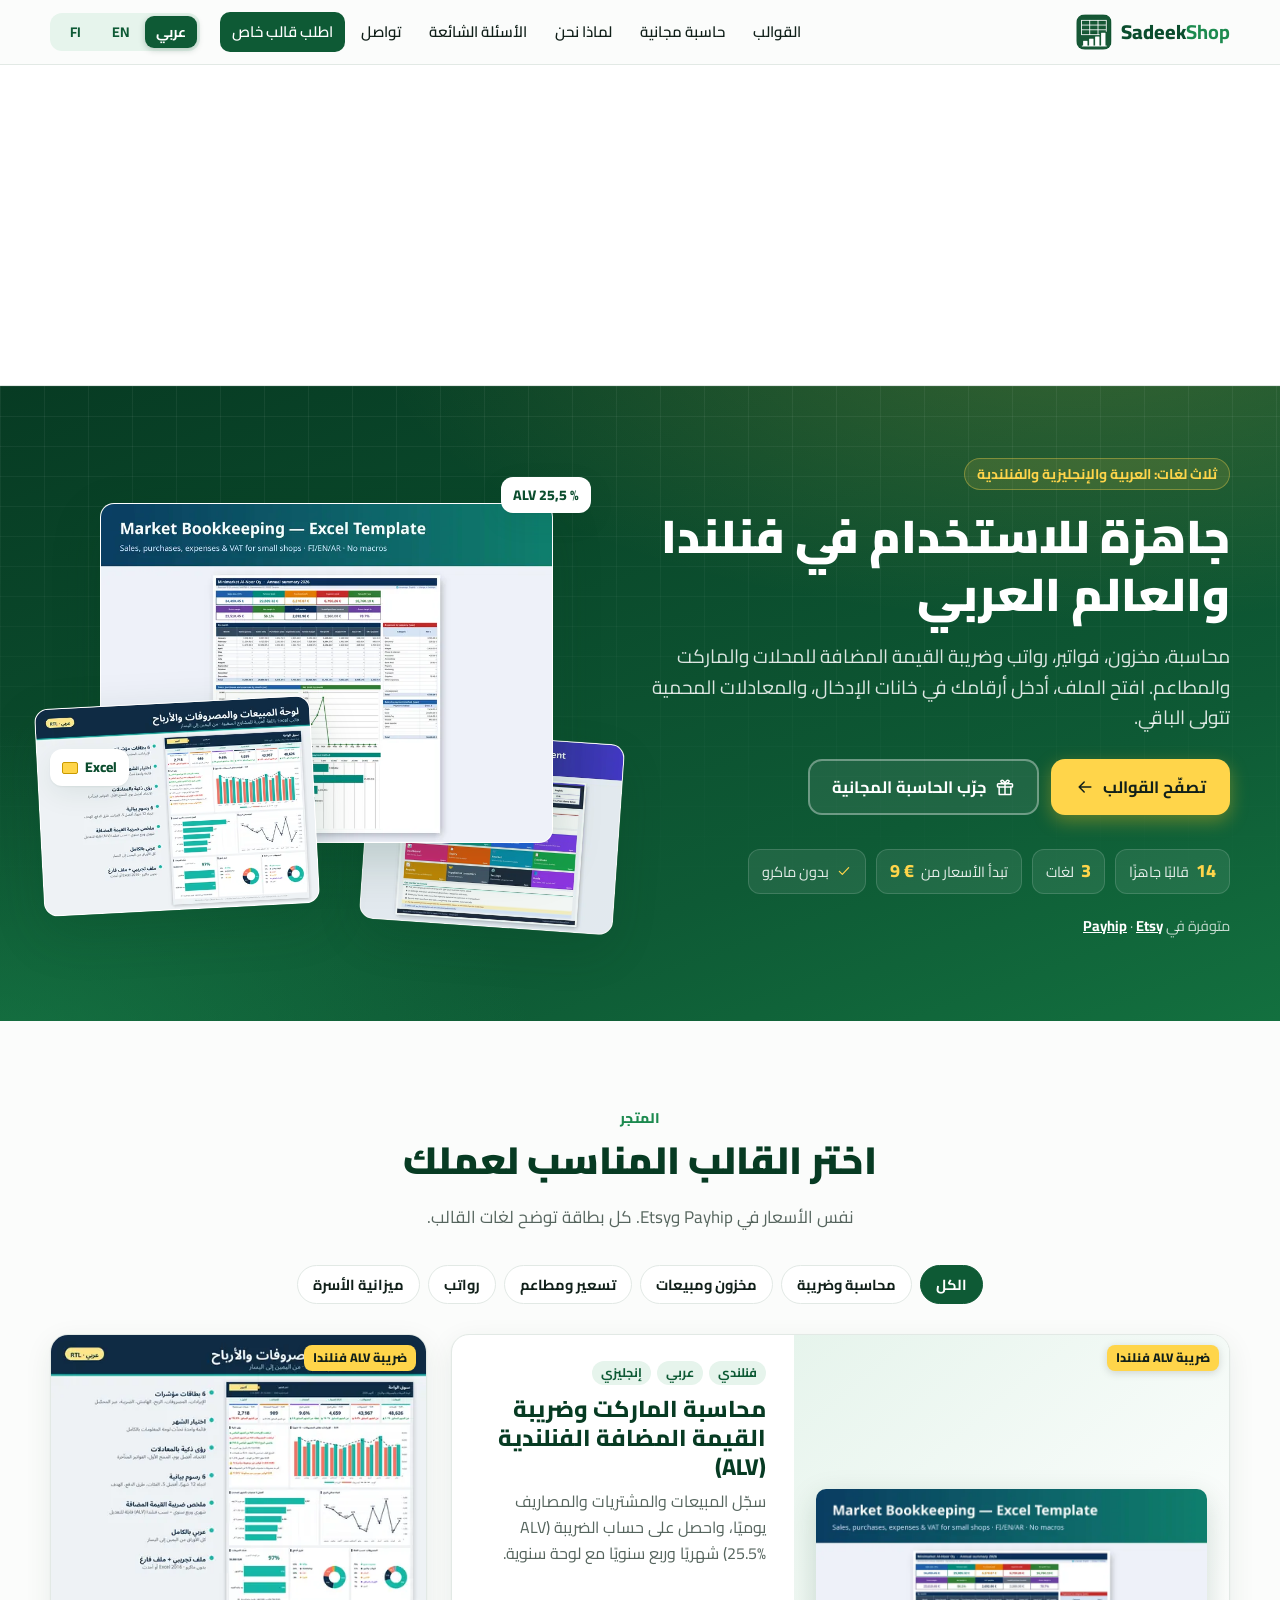
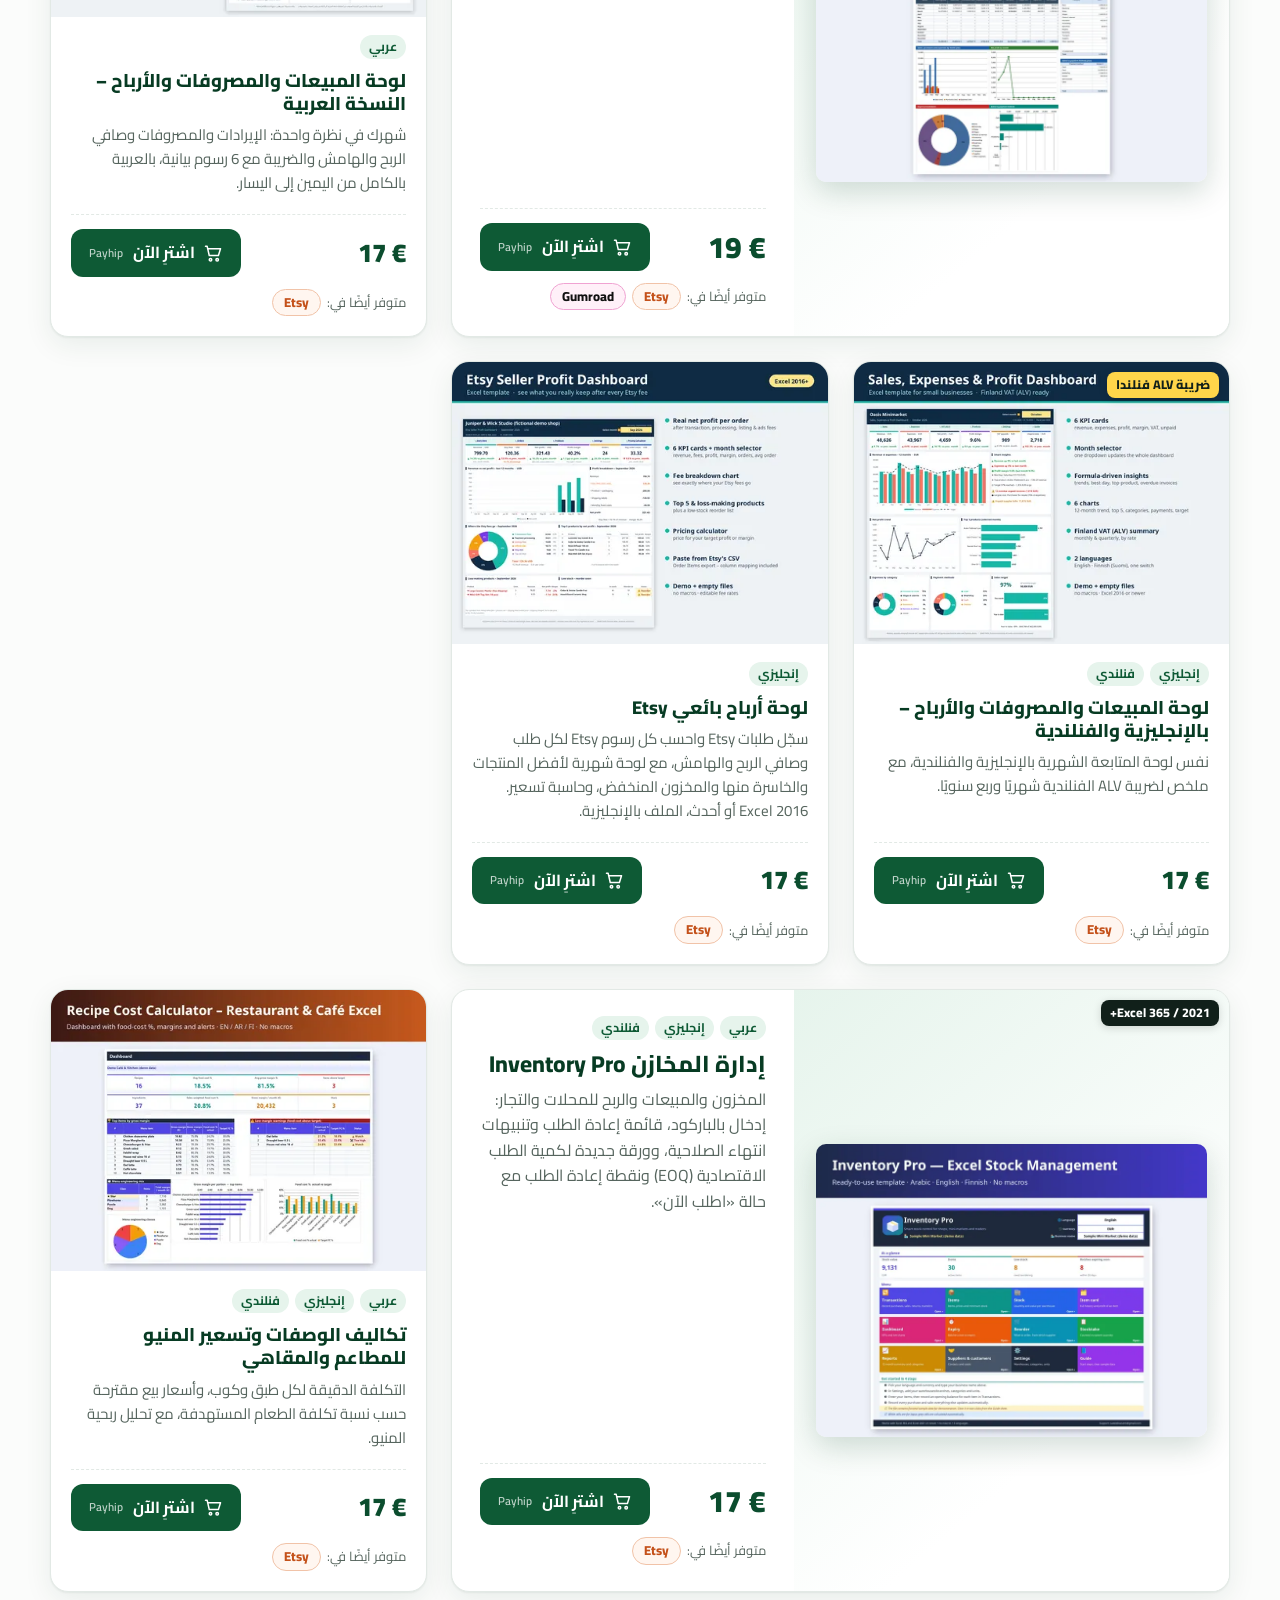
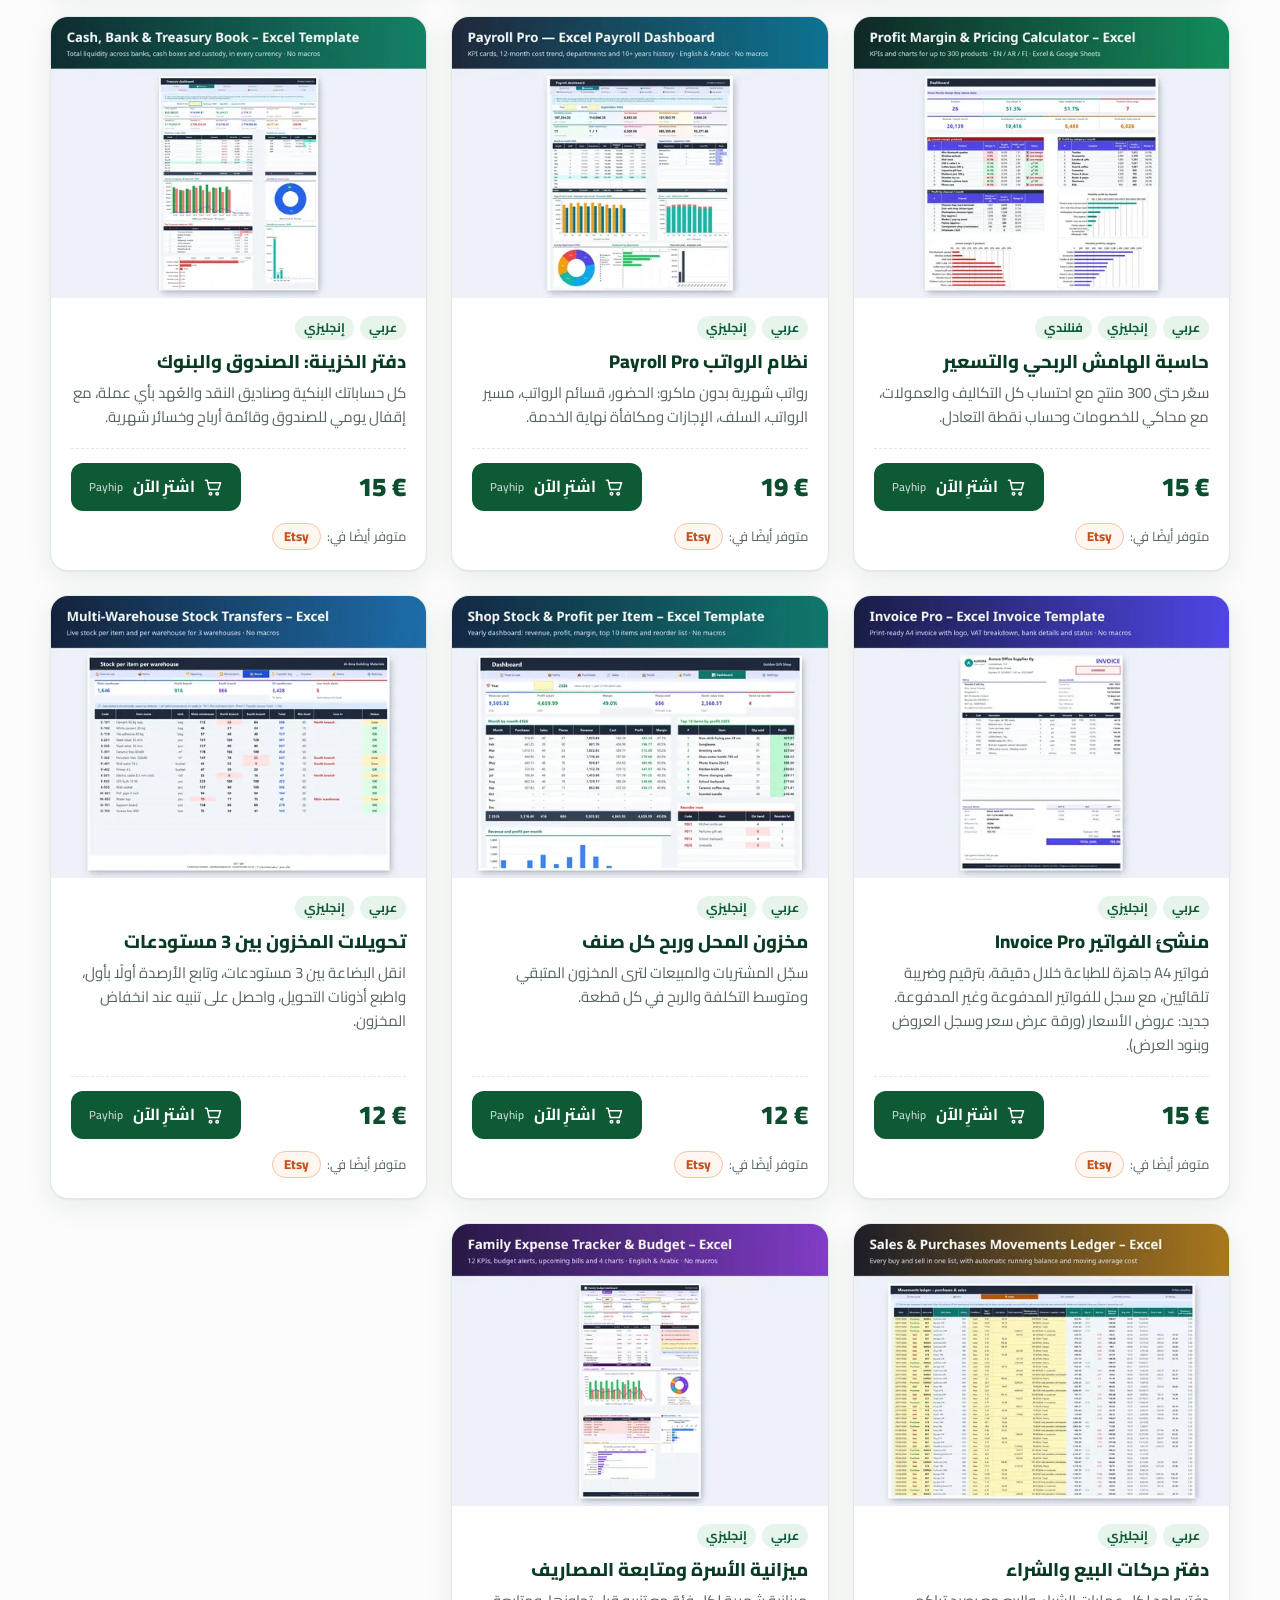
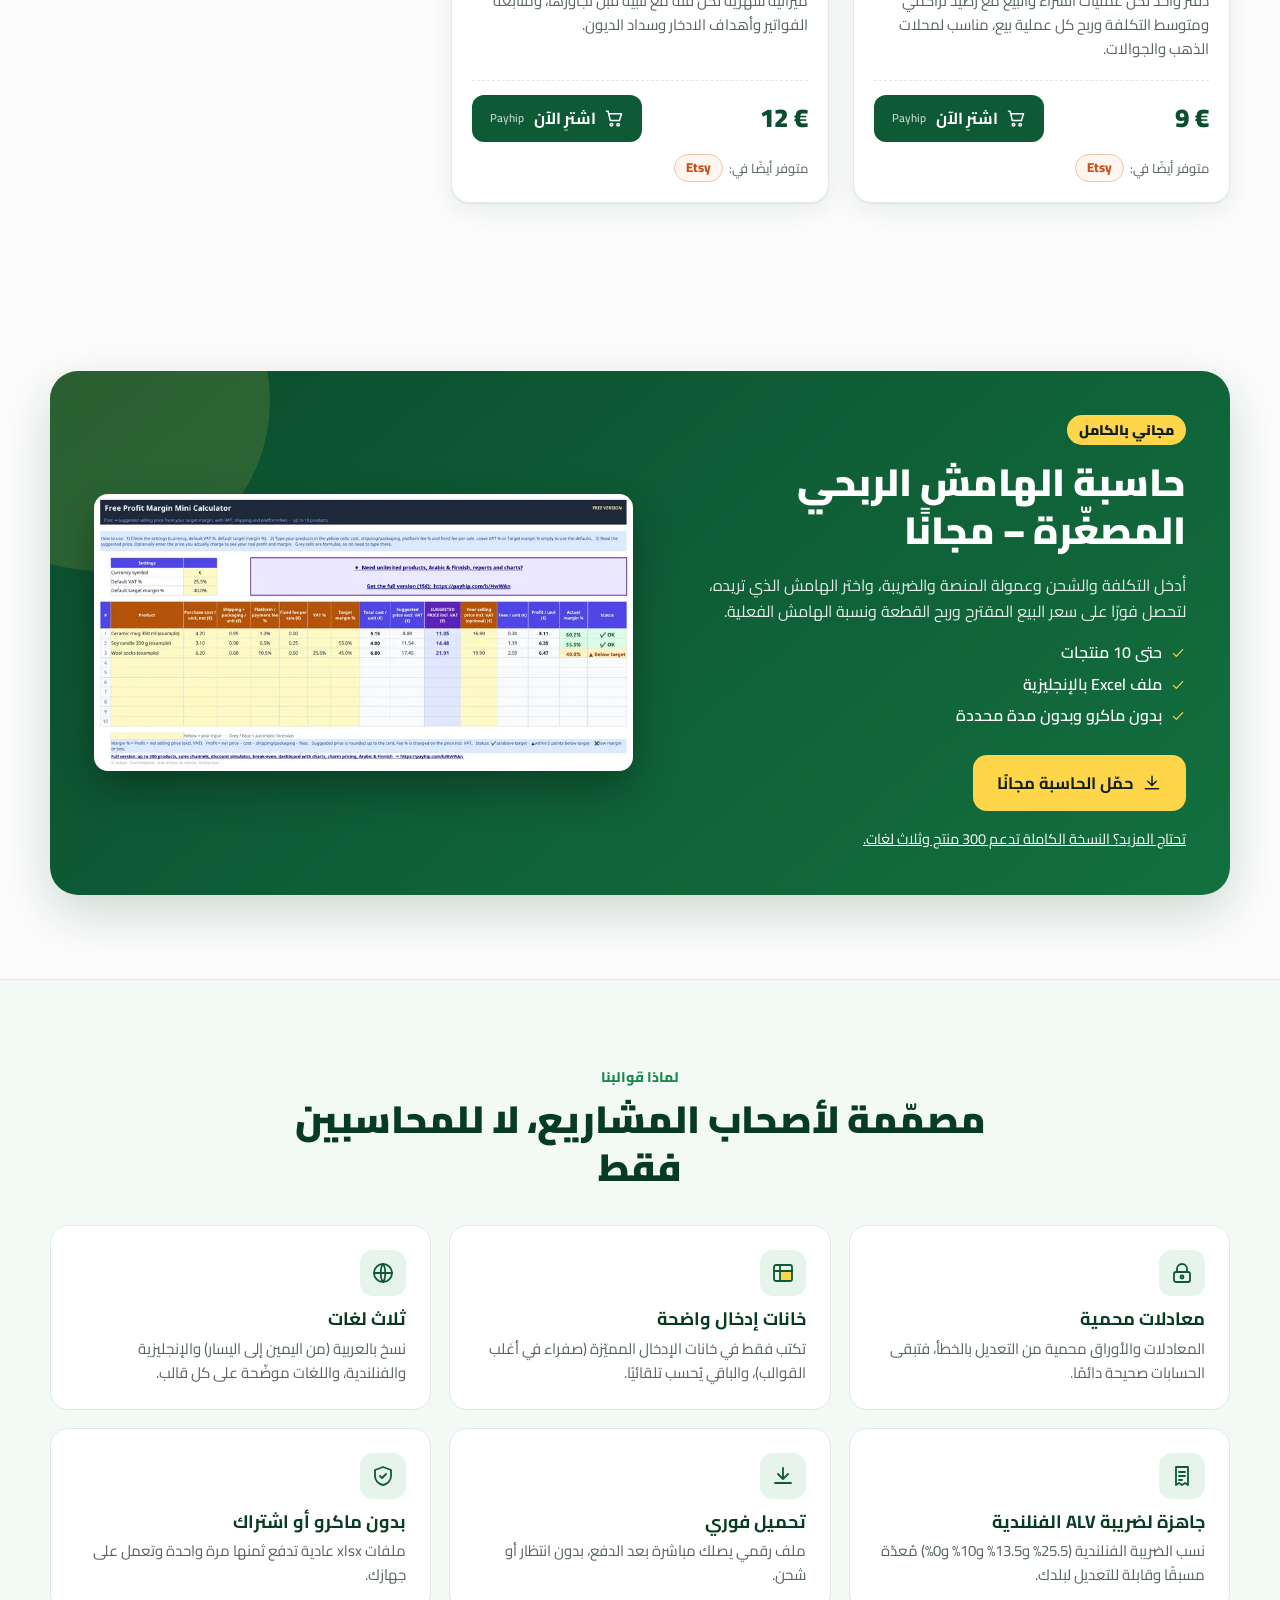
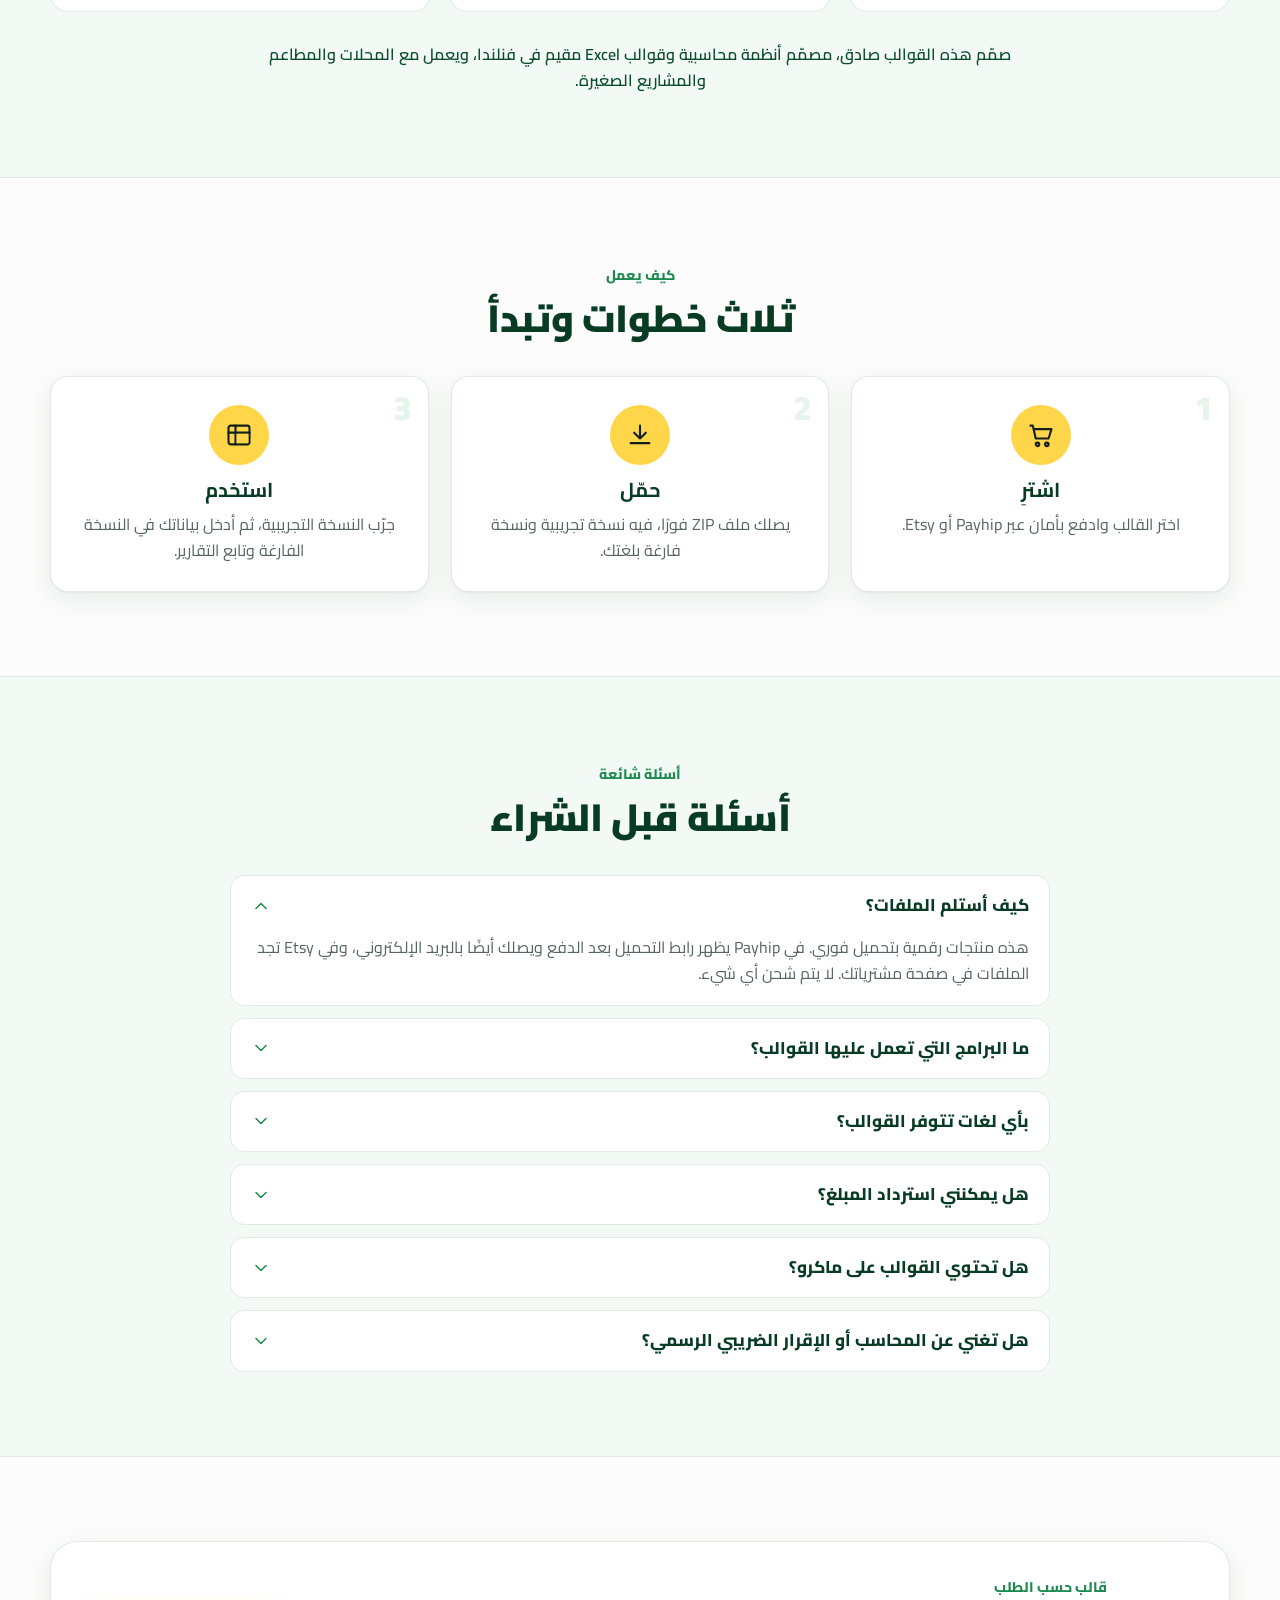
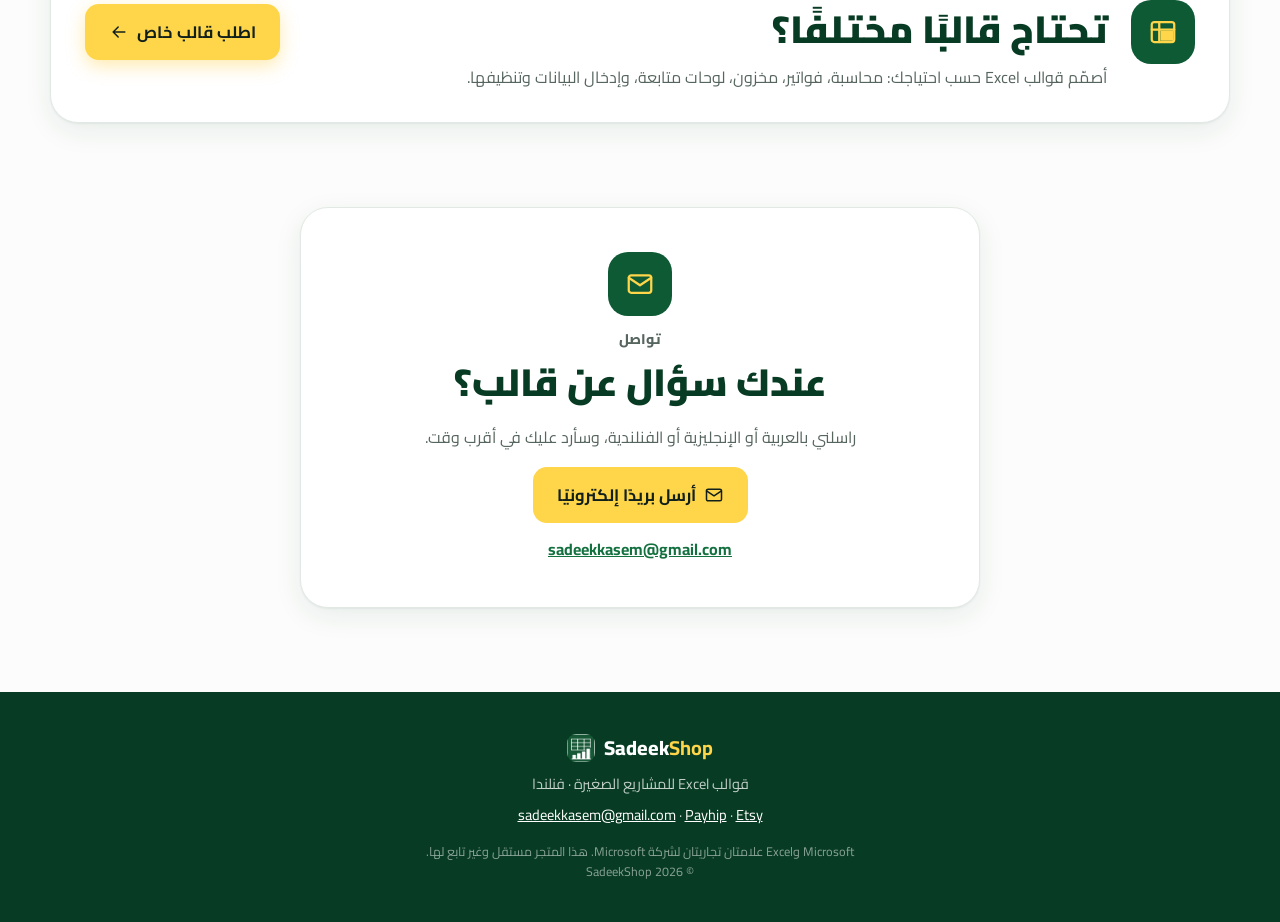
==== commit 7b8ed4f6: "Add custom template request page" ====
--- a/index.html
+++ b/index.html
@@ -42,6 +42,7 @@
       <a href="#why" data-i18n="nav.why">لماذا نحن</a>
       <a href="#faq" data-i18n="nav.faq">الأسئلة الشائعة</a>
       <a href="#contact" data-i18n="nav.contact">تواصل</a>
+      <a class="nav-cta" href="custom-template.html" data-i18n="nav.custom">اطلب قالب خاص</a>
     </nav>
     <div class="lang" role="group" aria-label="اللغة" data-i18n-aria="nav.lang">
       <button type="button" data-lang="ar" lang="ar" aria-pressed="true">عربي</button>
@@ -432,6 +433,20 @@
   </div>
 </section>
 
+<section class="sec" id="custom">
+  <div class="wrap">
+    <div class="req-cta">
+      <span class="contact-ic"><svg class="ic" viewBox="0 0 24 24" fill="none" stroke="currentColor" stroke-width="1.8" stroke-linecap="round" stroke-linejoin="round" aria-hidden="true"><rect x="3" y="4" width="18" height="16" rx="2"/><path d="M3 10h18M9 4v16"/><rect x="10" y="11" width="10" height="8" fill="#ffd54a" stroke="none"/></svg></span>
+      <div class="req-cta-copy">
+        <p class="kicker" data-i18n="home.req.kicker">قالب حسب الطلب</p>
+        <h2 data-i18n="home.req.title">تحتاج قالبًا مختلفًا؟</h2>
+        <p data-i18n="home.req.text">أصمّم قوالب Excel حسب احتياجك: محاسبة، فواتير، مخزون، لوحات متابعة، وإدخال البيانات وتنظيفها.</p>
+      </div>
+      <a class="btn btn-primary btn-lg" href="custom-template.html"><span data-i18n="home.req.cta">اطلب قالب خاص</span><svg class="ic flip" viewBox="0 0 24 24" fill="none" stroke="currentColor" stroke-width="1.8" stroke-linecap="round" stroke-linejoin="round" aria-hidden="true"><path d="M5 12h14M13 6l6 6-6 6"/></svg></a>
+    </div>
+  </div>
+</section>
+
 <section class="sec" id="contact">
   <div class="wrap">
     <div class="contact">
@@ -455,7 +470,7 @@
   </div>
 </footer>
 
-<script>window.I18N={"meta.title":{"ar":"SadeekShop | قوالب Excel جاهزة للمشاريع الصغيرة – عربي، إنجليزي، فنلندي","en":"SadeekShop | Ready Excel Templates for Small Businesses – Arabic, English, Finnish","fi":"SadeekShop | Valmiit Excel-pohjat pienyrityksille – arabia, englanti, suomi"},"meta.desc":{"ar":"قوالب Excel جاهزة للمحلات والماركت والمطاعم والمشاريع الصغيرة: محاسبة وضريبة ALV الفنلندية، مخزون، فواتير، رواتب وتسعير. بالعربية والإنجليزية والفنلندية، تحميل فوري.","en":"Ready-made Excel templates for shops, mini-markets, restaurants and small businesses: bookkeeping and Finnish VAT (ALV), stock, invoices, payroll and pricing. Arabic, English and Finnish. Instant download.","fi":"Valmiit Excel-pohjat kaupoille, ravintoloille ja pienyrityksille: kirjanpito ja ALV, varasto, laskutus, palkat ja hinnoittelu. Arabiaksi, englanniksi ja suomeksi. Välitön lataus."},"skip":{"ar":"انتقل إلى المحتوى","en":"Skip to content","fi":"Siirry sisältöön"},"promo.text":{"ar":"خصم 30% على كل القوالب في متجر Payhip بالكود","en":"30% off everything on Payhip with code","fi":"30 % alennus kaikesta Payhipissä koodilla"},"promo.until":{"ar":"حتى 28 أكتوبر 2026","en":"until 28 Oct 2026","fi":"28.10.2026 asti"},"promo.copy":{"ar":"نسخ","en":"Copy","fi":"Kopioi"},"promo.copied":{"ar":"تم النسخ","en":"Copied","fi":"Kopioitu"},"promo.close":{"ar":"إغلاق","en":"Close","fi":"Sulje"},"nav.products":{"ar":"القوالب","en":"Templates","fi":"Pohjat"},"nav.free":{"ar":"حاسبة مجانية","en":"Free calculator","fi":"Ilmainen laskuri"},"nav.why":{"ar":"لماذا نحن","en":"Why us","fi":"Miksi me"},"nav.faq":{"ar":"الأسئلة الشائعة","en":"FAQ","fi":"UKK"},"nav.contact":{"ar":"تواصل","en":"Contact","fi":"Yhteystiedot"},"nav.lang":{"ar":"اللغة","en":"Language","fi":"Kieli"},"hero.eyebrow":{"ar":"ثلاث لغات: العربية والإنجليزية والفنلندية","en":"Arabic · English · Finnish","fi":"Arabiaksi, englanniksi ja suomeksi"},"hero.title":{"ar":"جاهزة للاستخدام في فنلندا والعالم العربي","en":"Ready to use in Finland and the Arab world","fi":"Valmiina käyttöön Suomessa ja arabimaailmassa"},"hero.lead":{"ar":"محاسبة، مخزون، فواتير، رواتب وضريبة القيمة المضافة للمحلات والماركت والمطاعم. افتح الملف، أدخل أرقامك في خانات الإدخال، والمعادلات المحمية تتولى الباقي.","en":"Bookkeeping, stock, invoices, payroll and VAT for shops, mini-markets and restaurants. Open the file, type your numbers into the input cells and let the protected formulas do the rest.","fi":"Kirjanpito, varasto, laskutus, palkat ja ALV kaupoille, marketeille ja ravintoloille. Avaa tiedosto, syötä luvut syöttösoluihin ja anna suojattujen kaavojen hoitaa loput."},"hero.cta":{"ar":"تصفّح القوالب","en":"Browse templates","fi":"Selaa pohjia"},"hero.cta2":{"ar":"جرّب الحاسبة المجانية","en":"Try the free calculator","fi":"Kokeile ilmaista laskuria"},"stat.templates":{"ar":"قالبًا جاهزًا","en":"ready templates","fi":"valmista pohjaa"},"stat.langs":{"ar":"لغات","en":"languages","fi":"kieltä"},"stat.from":{"ar":"تبدأ الأسعار من","en":"prices from","fi":"hinnat alkaen"},"stat.instant":{"ar":"تحميل فوري","en":"instant download","fi":"välitön lataus"},"stat.nomacro":{"ar":"بدون ماكرو","en":"no macros","fi":"ei makroja"},"hero.stores":{"ar":"متوفرة في","en":"Available on","fi":"Saatavilla:"},"products.kicker":{"ar":"المتجر","en":"The shop","fi":"Kauppa"},"products.title":{"ar":"اختر القالب المناسب لعملك","en":"Pick the template that fits your business","fi":"Valitse yrityksellesi sopiva pohja"},"products.sub":{"ar":"نفس الأسعار في Payhip وEtsy. كل بطاقة توضح لغات القالب.","en":"Same prices on Payhip and Etsy. Each card shows the languages included.","fi":"Samat hinnat Payhipissä ja Etsyssä. Jokaisessa kortissa näkyvät pohjan kielet."},"filter.all":{"ar":"الكل","en":"All","fi":"Kaikki"},"filter.acc":{"ar":"محاسبة وضريبة","en":"Accounting & VAT","fi":"Kirjanpito ja ALV"},"filter.stock":{"ar":"مخزون ومبيعات","en":"Stock & sales","fi":"Varasto ja myynti"},"filter.price":{"ar":"تسعير ومطاعم","en":"Pricing & restaurants","fi":"Hinnoittelu ja ravintolat"},"filter.hr":{"ar":"رواتب","en":"Payroll","fi":"Palkat"},"filter.home":{"ar":"ميزانية الأسرة","en":"Home budget","fi":"Kotitalous"},"card.buy":{"ar":"اشترِ الآن","en":"Buy now","fi":"Osta nyt"},"card.etsy":{"ar":"في Etsy","en":"On Etsy","fi":"Etsyssä"},"card.also":{"ar":"متوفر أيضًا في:","en":"Also on:","fi":"Myös:"},"card.on":{"ar":"عبر Payhip","en":"via Payhip","fi":"Payhipin kautta"},"tag.alv":{"ar":"ضريبة ALV فنلندا","en":"Finnish ALV","fi":"Suomen ALV"},"tag.x365":{"ar":"Excel 365 / 2021+","en":"Excel 365 / 2021+","fi":"Excel 365 / 2021+"},"lang.ar":{"ar":"عربي","en":"Arabic","fi":"arabia"},"lang.en":{"ar":"إنجليزي","en":"English","fi":"englanti"},"lang.fi":{"ar":"فنلندي","en":"Finnish","fi":"suomi"},"free.badge":{"ar":"مجاني بالكامل","en":"Free · €0","fi":"Ilmainen · 0 €"},"free.title":{"ar":"حاسبة الهامش الربحي المصغّرة – مجانًا","en":"Free Profit Margin Mini Calculator","fi":"Ilmainen katelaskuri (minilaskuri)"},"free.text":{"ar":"أدخل التكلفة والشحن وعمولة المنصة والضريبة، واختر الهامش الذي تريده، لتحصل فورًا على سعر البيع المقترح وربح القطعة ونسبة الهامش الفعلية.","en":"Enter cost, shipping, platform fee and VAT, choose your target margin and instantly get the suggested selling price, profit per unit and real margin %.","fi":"Syötä hankintahinta, toimitus, myyntialustan palkkio ja ALV, valitse tavoitekate ja saat heti ehdotetun myyntihinnan, kappalekohtaisen voiton ja todellisen kateprosentin."},"free.p1":{"ar":"حتى 10 منتجات","en":"Up to 10 products","fi":"Enintään 10 tuotetta"},"free.p2":{"ar":"ملف Excel بالإنجليزية","en":"Excel file in English","fi":"Excel-tiedosto englanniksi"},"free.p3":{"ar":"بدون ماكرو وبدون مدة محددة","en":"No macros, no time limit","fi":"Ei makroja, ei aikarajaa"},"free.cta":{"ar":"حمّل الحاسبة مجانًا","en":"Download it free","fi":"Lataa ilmaiseksi"},"free.more":{"ar":"تحتاج المزيد؟ النسخة الكاملة تدعم 300 منتج وثلاث لغات.","en":"Need more? The full version handles 300 products in three languages.","fi":"Tarvitsetko enemmän? Täysversiossa 300 tuotetta ja kolme kieltä."},"why.kicker":{"ar":"لماذا قوالبنا","en":"Why these templates","fi":"Miksi nämä pohjat"},"why.title":{"ar":"مصمّمة لأصحاب المشاريع، لا للمحاسبين فقط","en":"Built for business owners, not only accountants","fi":"Tehty yrittäjille, ei vain kirjanpitäjille"},"why.1t":{"ar":"معادلات محمية","en":"Locked formulas","fi":"Suojatut kaavat"},"why.1d":{"ar":"المعادلات والأوراق محمية من التعديل بالخطأ، فتبقى الحسابات صحيحة دائمًا.","en":"Formulas and sheets are protected against accidental changes, so the math stays right.","fi":"Kaavat ja välilehdet on suojattu vahingossa tehdyiltä muutoksilta, joten laskelmat pysyvät oikeina."},"why.2t":{"ar":"خانات إدخال واضحة","en":"Easy input cells","fi":"Selkeät syöttösolut"},"why.2d":{"ar":"تكتب فقط في خانات الإدخال المميّزة (صفراء في أغلب القوالب)، والباقي يُحسب تلقائيًا.","en":"You only type in the marked input cells (yellow in most templates). Everything else is calculated for you.","fi":"Kirjoitat vain merkittyihin syöttösoluihin (useimmissa pohjissa keltaiset). Kaikki muu lasketaan puolestasi."},"why.3t":{"ar":"ثلاث لغات","en":"3 languages","fi":"3 kieltä"},"why.3d":{"ar":"نسخ بالعربية (من اليمين إلى اليسار) والإنجليزية والفنلندية، واللغات موضّحة على كل قالب.","en":"Arabic (right-to-left), English and Finnish editions. The languages are shown on every template.","fi":"Arabian- (oikealta vasemmalle), englannin- ja suomenkieliset versiot. Kielet näkyvät jokaisessa pohjassa."},"why.4t":{"ar":"جاهزة لضريبة ALV الفنلندية","en":"Finnish ALV/VAT ready","fi":"Valmiina Suomen ALV:lle"},"why.4d":{"ar":"نسب الضريبة الفنلندية (25.5% و13.5% و10% و0%) مُعدّة مسبقًا وقابلة للتعديل لبلدك.","en":"Finnish VAT rates (25.5%, 13.5%, 10%, 0%) are preset and editable for your country.","fi":"Suomen ALV-kannat (25,5 %, 13,5 %, 10 %, 0 %) valmiina, ja niitä voi muuttaa oman maan mukaan."},"why.5t":{"ar":"تحميل فوري","en":"Instant download","fi":"Välitön lataus"},"why.5d":{"ar":"ملف رقمي يصلك مباشرة بعد الدفع، بدون انتظار أو شحن.","en":"A digital file you get right after payment. No waiting, no shipping.","fi":"Digitaalinen tiedosto heti maksun jälkeen. Ei odottelua eikä toimituskuluja."},"why.6t":{"ar":"بدون ماكرو أو اشتراك","en":"No macros, no subscription","fi":"Ei makroja, ei tilausmaksua"},"why.6d":{"ar":"ملفات xlsx عادية تدفع ثمنها مرة واحدة وتعمل على جهازك.","en":"Plain .xlsx files you pay for once and keep on your own computer.","fi":"Tavallisia .xlsx-tiedostoja: maksat kerran ja ne pysyvät omalla koneellasi."},"about":{"ar":"صمّم هذه القوالب صادق، مصمّم أنظمة محاسبية وقوالب Excel مقيم في فنلندا، ويعمل مع المحلات والمطاعم والمشاريع الصغيرة.","en":"These templates are designed by Sadeek, a Finland-based designer of accounting systems and Excel templates for shops, restaurants and small businesses.","fi":"Pohjat on suunnitellut Sadeek, Suomessa toimiva kirjanpitojärjestelmien ja Excel-pohjien suunnittelija, kauppojen, ravintoloiden ja pienyritysten tarpeisiin."},"how.kicker":{"ar":"كيف يعمل","en":"How it works","fi":"Näin se toimii"},"how.title":{"ar":"ثلاث خطوات وتبدأ","en":"Three steps and you're running","fi":"Kolme askelta ja pääset alkuun"},"how.1t":{"ar":"اشترِ","en":"Buy","fi":"Osta"},"how.1d":{"ar":"اختر القالب وادفع بأمان عبر Payhip أو Etsy.","en":"Pick a template and pay securely on Payhip or Etsy.","fi":"Valitse pohja ja maksa turvallisesti Payhipissä tai Etsyssä."},"how.2t":{"ar":"حمّل","en":"Download","fi":"Lataa"},"how.2d":{"ar":"يصلك ملف ZIP فورًا، فيه نسخة تجريبية ونسخة فارغة بلغتك.","en":"You get a ZIP file at once, with a demo copy and an empty copy in your language.","fi":"Saat ZIP-tiedoston heti: mukana esimerkkiversio ja tyhjä versio omalla kielelläsi."},"how.3t":{"ar":"استخدم","en":"Use","fi":"Käytä"},"how.3d":{"ar":"جرّب النسخة التجريبية، ثم أدخل بياناتك في النسخة الفارغة وتابع التقارير.","en":"Explore the demo, then enter your own data in the empty copy and follow the reports.","fi":"Tutustu esimerkkiin, syötä omat tietosi tyhjään versioon ja seuraa raportteja."},"faq.kicker":{"ar":"أسئلة شائعة","en":"FAQ","fi":"UKK"},"faq.title":{"ar":"أسئلة قبل الشراء","en":"Questions before you buy","fi":"Kysyttävää ennen ostoa?"},"faq.1q":{"ar":"كيف أستلم الملفات؟","en":"How do I get the files?","fi":"Miten saan tiedostot?"},"faq.1a":{"ar":"هذه منتجات رقمية بتحميل فوري. في Payhip يظهر رابط التحميل بعد الدفع ويصلك أيضًا بالبريد الإلكتروني، وفي Etsy تجد الملفات في صفحة مشترياتك. لا يتم شحن أي شيء.","en":"These are digital products with instant download. On Payhip the download link appears after payment and is also emailed to you; on Etsy the files are in your Purchases page. Nothing is shipped.","fi":"Tuotteet ovat digitaalisia ja ladattavissa heti. Payhipissä latauslinkki näkyy maksun jälkeen ja tulee myös sähköpostiisi, Etsyssä tiedostot löytyvät Ostokset-sivulta. Mitään ei lähetetä postitse."},"faq.2q":{"ar":"ما البرامج التي تعمل عليها القوالب؟","en":"Which apps do the templates work with?","fi":"Millä ohjelmilla pohjat toimivat?"},"faq.2a":{"ar":"القوالب مصممة لبرنامج Microsoft Excel على الكمبيوتر (ويندوز أو ماك)، وأغلبها يعمل على Excel 2016 أو أحدث وMicrosoft 365. قالب Inventory Pro يحتاج Excel 365 أو Excel 2021 أو أحدث. كثير منها يفتح أيضًا في LibreOffice Calc، بينما Google Sheets وتطبيقات الجوال غير مدعومة رسميًا في أغلب القوالب. المتطلبات الدقيقة مكتوبة في صفحة كل منتج.","en":"They are made for Microsoft Excel on a computer (Windows or Mac). Most work with Excel 2016 or newer and Microsoft 365; Inventory Pro needs Excel 365 or Excel 2021 or newer. Many also open in LibreOffice Calc, while Google Sheets and mobile apps are not officially supported for most templates. The exact requirements are on each product page.","fi":"Pohjat on tehty Microsoft Excelille tietokoneella (Windows tai Mac). Useimmat toimivat Excel 2016:ssa tai uudemmassa ja Microsoft 365:ssä, Inventory Pro vaatii Excel 365:n tai Excel 2021:n tai uudemman. Monet aukeavat myös LibreOffice Calcissa, mutta Google Sheets ja mobiilisovellukset eivät ole virallisesti tuettuja useimmissa pohjissa. Tarkat vaatimukset löytyvät kunkin tuotteen sivulta."},"faq.3q":{"ar":"بأي لغات تتوفر القوالب؟","en":"Which languages are included?","fi":"Mitä kieliä pohjissa on?"},"faq.3a":{"ar":"كل قالب يوضح لغاته على بطاقته. بعض القوالب بثلاث لغات (عربي وإنجليزي وفنلندي)، وأغلب الباقي بالعربية والإنجليزية. النسخ العربية من اليمين إلى اليسار.","en":"Each card lists its languages. Some templates come in all three (Arabic, English, Finnish); most others in Arabic and English. Arabic editions run right-to-left.","fi":"Jokaisen pohjan kielet näkyvät sen kortissa. Osa pohjista on kolmella kielellä (arabia, englanti, suomi), useimmat muut arabiaksi ja englanniksi. Arabiankieliset versiot ovat oikealta vasemmalle."},"faq.4q":{"ar":"هل يمكنني استرداد المبلغ؟","en":"Can I get a refund?","fi":"Voinko saada rahat takaisin?"},"faq.4a":{"ar":"لأنها ملفات رقمية، لا تُقبل الإرجاعات عادةً، وتُعالج أي طلبات استرداد حسب سياسة المنصة التي اشتريت منها (Payhip أو Etsy). إذا لم يعمل شيء كما يجب، راسلني وسأساعدك.","en":"Because these are digital files, returns are generally not accepted, and any refund request is handled under the policy of the platform you bought from (Payhip or Etsy). If something doesn't work, email me and I'll help.","fi":"Koska kyse on digitaalisista tiedostoista, palautuksia ei yleensä hyväksytä, ja hyvityspyynnöt käsitellään sen alustan (Payhip tai Etsy) ehtojen mukaan, josta ostit. Jos jokin ei toimi, lähetä minulle sähköpostia, niin autan."},"faq.5q":{"ar":"هل تحتوي القوالب على ماكرو؟","en":"Do the templates contain macros?","fi":"Onko pohjissa makroja?"},"faq.5a":{"ar":"لا. كلها ملفات xlsx عادية بدون ماكرو وبدون روابط خارجية.","en":"No. They are plain .xlsx files with no macros and no external links.","fi":"Ei. Ne ovat tavallisia .xlsx-tiedostoja ilman makroja ja ulkoisia linkkejä."},"faq.6q":{"ar":"هل تغني عن المحاسب أو الإقرار الضريبي الرسمي؟","en":"Do they replace an accountant or an official VAT return?","fi":"Korvaavatko pohjat kirjanpitäjän tai virallisen ALV-ilmoituksen?"},"faq.6a":{"ar":"لا. القوالب أدوات لتنظيم أرقامك ومتابعتها، وليست استشارة ضريبية أو قانونية. راجع أرقام الضريبة في OmaVero أو مع محاسبك.","en":"No. The templates help you organise and track your numbers; they are not tax or legal advice. Check your VAT figures in OmaVero or with your accountant.","fi":"Eivät. Pohjat auttavat järjestämään ja seuraamaan lukuja, mutta ne eivät ole vero- tai oikeudellista neuvontaa. Tarkista ALV-luvut OmaVerossa tai kirjanpitäjäsi kanssa."},"contact.kicker":{"ar":"تواصل","en":"Contact","fi":"Yhteystiedot"},"contact.title":{"ar":"عندك سؤال عن قالب؟","en":"Questions about a template?","fi":"Kysyttävää pohjista?"},"contact.text":{"ar":"راسلني بالعربية أو الإنجليزية أو الفنلندية، وسأرد عليك في أقرب وقت.","en":"Write to me in Arabic, English or Finnish and I'll get back to you as soon as I can.","fi":"Kirjoita arabiaksi, englanniksi tai suomeksi, niin vastaan mahdollisimman pian."},"contact.cta":{"ar":"أرسل بريدًا إلكترونيًا","en":"Send an email","fi":"Lähetä sähköpostia"},"footer.tagline":{"ar":"قوالب Excel للمشاريع الصغيرة · فنلندا","en":"Excel templates for small businesses · Finland","fi":"Excel-pohjat pienyrityksille · Suomi"},"footer.tm":{"ar":"Microsoft وExcel علامتان تجاريتان لشركة Microsoft. هذا المتجر مستقل وغير تابع لها.","en":"Microsoft and Excel are trademarks of Microsoft Corporation. This shop is independent and not affiliated with Microsoft.","fi":"Microsoft ja Excel ovat Microsoft Corporationin tavaramerkkejä. Tämä kauppa on itsenäinen eikä liity Microsoftiin."},"img.alt":{"ar":"صورة من القالب: ","en":"Template screenshot: ","fi":"Kuvakaappaus pohjasta: "},"free.alt":{"ar":"صورة من الحاسبة المجانية","en":"Free calculator screenshot","fi":"Kuvakaappaus ilmaisesta laskurista"},"banner.alt":{"ar":"SadeekShop – قوالب Excel للمشاريع الصغيرة","en":"SadeekShop – Excel Templates for Small Business","fi":"SadeekShop – Excel-pohjat pienyrityksille"},"hero.alt":{"ar":"صور من قوالب Excel","en":"Excel template screenshots","fi":"Kuvakaappauksia Excel-pohjista"},"p.finnish-bookkeeping-vat.name":{"ar":"محاسبة الماركت وضريبة القيمة المضافة الفنلندية (ALV)","en":"Finnish Bookkeeping & VAT (ALV) for Shops","fi":"Kirjanpito Market – kirjanpito ja ALV kaupoille"},"p.finnish-bookkeeping-vat.ben":{"ar":"سجّل المبيعات والمشتريات والمصاريف يوميًا، واحصل على حساب الضريبة (ALV ‎25.5%) شهريًا وربع سنويًا مع لوحة سنوية.","en":"Daily sales, purchases and expenses with automatic VAT (ALV 25.5%), monthly and quarterly VAT and an annual dashboard.","fi":"Päivän myynnit, ostot ja kulut, automaattinen ALV (25,5 %), kuukausi- ja neljännesvuosilaskelma sekä vuosikojelauta."},"p.inventory-pro.name":{"ar":"إدارة المخازن Inventory Pro","en":"Inventory Pro – Stock Management","fi":"Inventory Pro – varastonhallinta"},"p.inventory-pro.ben":{"ar":"المخزون والمبيعات والربح للمحلات والتجار: إدخال بالباركود، قائمة إعادة الطلب وتنبيهات انتهاء الصلاحية، وورقة جديدة لكمية الطلب الاقتصادية (EOQ) ونقطة إعادة الطلب مع حالة «اطلب الآن».","en":"Stock, sales and gross profit for shops and traders: barcode entry, reorder list and expiry alerts. New: EOQ (economic order quantity) & reorder point sheet with an order-now status.","fi":"Varasto, myynti ja myyntikate kaupoille: viivakoodisyöttö, tilauslista ja vanhenemishälytykset. Uutta: EOQ (taloudellinen tilauserä) ja tilauspiste -välilehti, jossa tilaa nyt -tila."},"p.sales-profit-dashboard-ar.name":{"ar":"لوحة المبيعات والمصروفات والأرباح – النسخة العربية","en":"Sales, Expenses & Profit Dashboard – Arabic Edition","fi":"Myynnin, kulujen ja tuloksen kojelauta – arabiankielinen"},"p.sales-profit-dashboard-ar.ben":{"ar":"شهرك في نظرة واحدة: الإيرادات والمصروفات وصافي الربح والهامش والضريبة مع 6 رسوم بيانية، بالعربية بالكامل من اليمين إلى اليسار.","en":"Your month at a glance: revenue, expenses, net profit, margin and VAT with 6 charts. Fully right-to-left Arabic.","fi":"Kuukausi yhdellä silmäyksellä: liikevaihto, kulut, nettotulos, kate ja ALV sekä 6 kaaviota. Kokonaan arabiaksi, oikealta vasemmalle."},"p.sales-profit-dashboard-en-fi.name":{"ar":"لوحة المبيعات والمصروفات والأرباح – بالإنجليزية والفنلندية","en":"Sales, Expenses & Profit Dashboard – English & Finnish","fi":"Myynnin, kulujen ja tuloksen kojelauta – englanti ja suomi"},"p.sales-profit-dashboard-en-fi.ben":{"ar":"نفس لوحة المتابعة الشهرية بالإنجليزية والفنلندية، مع ملخص لضريبة ALV الفنلندية شهريًا وربع سنويًا.","en":"The same monthly dashboard in English and Finnish, with a Finland ALV summary by month and quarter.","fi":"Sama kuukausikojelauta englanniksi ja suomeksi, ALV-yhteenveto kuukausittain ja neljännesvuosittain."},"p.etsy-seller-dashboard.name":{"ar":"لوحة أرباح بائعي Etsy","en":"Etsy Seller Profit Dashboard","fi":"Etsy-myyjän tuloskojelauta"},"p.etsy-seller-dashboard.ben":{"ar":"سجّل طلبات Etsy واحسب كل رسوم Etsy لكل طلب وصافي الربح والهامش، مع لوحة شهرية لأفضل المنتجات والخاسرة منها والمخزون المنخفض، وحاسبة تسعير. Excel 2016 أو أحدث، الملف بالإنجليزية.","en":"Track Etsy orders with every Etsy fee calculated per order, net profit and margin, a monthly dashboard with top and loss-making products and low stock, plus a pricing calculator. Excel 2016+, English file.","fi":"Etsy-tilausten seuranta: jokaisen tilauksen kaikki Etsy-maksut, nettotulos ja kate, kuukausikojelauta parhaista ja tappiollisista tuotteista sekä vähissä olevasta varastosta, ja hinnoittelulaskuri. Excel 2016+, englanninkielinen tiedosto."},"p.restaurant-food-cost.name":{"ar":"تكاليف الوصفات وتسعير المنيو للمطاعم والمقاهي","en":"Restaurant & Café Recipe Cost and Menu Pricing","fi":"Ravintolan annoskustannuslaskuri ja menuhinnoittelu"},"p.restaurant-food-cost.ben":{"ar":"التكلفة الدقيقة لكل طبق وكوب، وأسعار بيع مقترحة حسب نسبة تكلفة الطعام المستهدفة، مع تحليل ربحية المنيو.","en":"Exact cost of every plate and cup, suggested menu prices from your target food-cost % and menu engineering.","fi":"Jokaisen annoksen ja kupin tarkka hinta, hintaehdotukset tavoitellun raaka-aineprosentin mukaan ja ruokalistan kannattavuusanalyysi."},"p.profit-margin-pricing.name":{"ar":"حاسبة الهامش الربحي والتسعير","en":"Profit Margin & Pricing Calculator","fi":"Kate- ja hinnoittelulaskuri"},"p.profit-margin-pricing.ben":{"ar":"سعّر حتى 300 منتج مع احتساب كل التكاليف والعمولات، مع محاكي للخصومات وحساب نقطة التعادل.","en":"Price up to 300 products with every cost and fee counted, plus a discount simulator and break-even.","fi":"Hinnoittele jopa 300 tuotetta kaikki kulut ja palkkiot huomioiden. Mukana alennussimulaattori ja kannattavuusraja."},"p.payroll-pro.name":{"ar":"نظام الرواتب Payroll Pro","en":"Payroll Pro – Payroll & Salary","fi":"Payroll Pro – palkanlaskenta"},"p.payroll-pro.ben":{"ar":"رواتب شهرية بدون ماكرو: الحضور، قسائم الرواتب، مسير الرواتب، السلف، الإجازات ومكافأة نهاية الخدمة.","en":"Monthly payroll without macros: attendance, payslips, payroll register, advances, leave and end-of-service.","fi":"Kuukausipalkat ilman makroja: läsnäolo, palkkalaskelmat, palkkalista, ennakot, lomasaldot ja loppukorvaus."},"p.treasury-cash-bank-book.name":{"ar":"دفتر الخزينة: الصندوق والبنوك","en":"Cash, Bank & Treasury Book","fi":"Kassa- ja pankkikirja"},"p.treasury-cash-bank-book.ben":{"ar":"كل حساباتك البنكية وصناديق النقد والعُهد بأي عملة، مع إقفال يومي للصندوق وقائمة أرباح وخسائر شهرية.","en":"Every bank account, cash box and petty cash in any currency, with daily cash closing and a monthly P&L.","fi":"Kaikki pankkitilit, kassat ja käteisvarat eri valuutoissa, päivittäinen kassan täsmäytys ja kuukauden tuloslaskelma."},"p.invoice-pro.name":{"ar":"منشئ الفواتير Invoice Pro","en":"Invoice Pro – Excel Invoice Generator","fi":"Invoice Pro – laskupohja Exceliin"},"p.invoice-pro.ben":{"ar":"فواتير A4 جاهزة للطباعة خلال دقيقة، بترقيم وضريبة تلقائيين، مع سجل للفواتير المدفوعة وغير المدفوعة. جديد: عروض الأسعار (ورقة عرض سعر وسجل العروض وبنود العرض).","en":"Print-ready A4 invoices in a minute, automatic numbering and VAT, and a register of paid and unpaid invoices. New: quotations (quote sheet, quotes register and quote lines).","fi":"Tulostusvalmiit A4-laskut minuutissa, automaattinen numerointi ja ALV sekä maksettujen ja avoimien laskujen seuranta. Uutta: tarjoukset (tarjouspohja, tarjousrekisteri ja tarjousrivit)."},"p.shop-stock-profit.name":{"ar":"مخزون المحل وربح كل صنف","en":"Shop Stock & Profit per Item","fi":"Myymälän varasto ja kate tuotteittain"},"p.shop-stock-profit.ben":{"ar":"سجّل المشتريات والمبيعات لترى المخزون المتبقي ومتوسط التكلفة والربح في كل قطعة.","en":"Record deliveries and sales to see stock on hand, average cost and the profit on every piece.","fi":"Kirjaa ostot ja myynnit: näet varastosaldon, keskihinnan ja jokaisen tuotteen katteen."},"p.warehouse-transfers.name":{"ar":"تحويلات المخزون بين 3 مستودعات","en":"Multi-Warehouse Stock Transfers","fi":"Varastosiirrot kolmen varaston välillä"},"p.warehouse-transfers.ben":{"ar":"انقل البضاعة بين 3 مستودعات، وتابع الأرصدة أولًا بأول، واطبع أذونات التحويل، واحصل على تنبيه عند انخفاض المخزون.","en":"Move stock between 3 warehouses, see up-to-date balances, print transfer vouchers and get low-stock alerts.","fi":"Siirrä tavaraa kolmen varaston välillä, seuraa ajantasaisia saldoja, tulosta siirtotositteet ja saa hälytys vähistä varastoista."},"p.movements-ledger.name":{"ar":"دفتر حركات البيع والشراء","en":"Sales & Purchases Movements Ledger","fi":"Osto- ja myyntitapahtumien kirja"},"p.movements-ledger.ben":{"ar":"دفتر واحد لكل عمليات الشراء والبيع مع رصيد تراكمي ومتوسط التكلفة وربح كل عملية بيع، مناسب لمحلات الذهب والجوالات.","en":"One ledger for every purchase and sale with running balance, average cost and profit per sale, e.g. for gold or phone shops.","fi":"Yksi kirja kaikille ostoille ja myynneille: juokseva saldo, keskihinta ja myynnin kate. Sopii esim. kulta- ja puhelinliikkeille."},"p.family-expense-tracker.name":{"ar":"ميزانية الأسرة ومتابعة المصاريف","en":"Family Budget & Expense Tracker","fi":"Perheen budjetti ja kulujen seuranta"},"p.family-expense-tracker.ben":{"ar":"ميزانية شهرية لكل فئة مع تنبيه قبل تجاوزها، ومتابعة الفواتير وأهداف الادخار وسداد الديون.","en":"Monthly budget per category with overspend alerts, bills, savings goals and debt payoff tracking.","fi":"Kuukausibudjetti luokittain ja hälytys ennen ylitystä, laskut, säästötavoitteet ja velkojen takaisinmaksu."},"stat.count":{"ar":"14","en":"14","fi":"14"}};</script>
+<script>window.I18N={"meta.title":{"ar":"SadeekShop | قوالب Excel جاهزة للمشاريع الصغيرة – عربي، إنجليزي، فنلندي","en":"SadeekShop | Ready Excel Templates for Small Businesses – Arabic, English, Finnish","fi":"SadeekShop | Valmiit Excel-pohjat pienyrityksille – arabia, englanti, suomi"},"meta.desc":{"ar":"قوالب Excel جاهزة للمحلات والماركت والمطاعم والمشاريع الصغيرة: محاسبة وضريبة ALV الفنلندية، مخزون، فواتير، رواتب وتسعير. بالعربية والإنجليزية والفنلندية، تحميل فوري.","en":"Ready-made Excel templates for shops, mini-markets, restaurants and small businesses: bookkeeping and Finnish VAT (ALV), stock, invoices, payroll and pricing. Arabic, English and Finnish. Instant download.","fi":"Valmiit Excel-pohjat kaupoille, ravintoloille ja pienyrityksille: kirjanpito ja ALV, varasto, laskutus, palkat ja hinnoittelu. Arabiaksi, englanniksi ja suomeksi. Välitön lataus."},"skip":{"ar":"انتقل إلى المحتوى","en":"Skip to content","fi":"Siirry sisältöön"},"promo.text":{"ar":"خصم 30% على كل القوالب في متجر Payhip بالكود","en":"30% off everything on Payhip with code","fi":"30 % alennus kaikesta Payhipissä koodilla"},"promo.until":{"ar":"حتى 28 أكتوبر 2026","en":"until 28 Oct 2026","fi":"28.10.2026 asti"},"promo.copy":{"ar":"نسخ","en":"Copy","fi":"Kopioi"},"promo.copied":{"ar":"تم النسخ","en":"Copied","fi":"Kopioitu"},"promo.close":{"ar":"إغلاق","en":"Close","fi":"Sulje"},"nav.products":{"ar":"القوالب","en":"Templates","fi":"Pohjat"},"nav.free":{"ar":"حاسبة مجانية","en":"Free calculator","fi":"Ilmainen laskuri"},"nav.why":{"ar":"لماذا نحن","en":"Why us","fi":"Miksi me"},"nav.faq":{"ar":"الأسئلة الشائعة","en":"FAQ","fi":"UKK"},"nav.contact":{"ar":"تواصل","en":"Contact","fi":"Yhteystiedot"},"nav.lang":{"ar":"اللغة","en":"Language","fi":"Kieli"},"hero.eyebrow":{"ar":"ثلاث لغات: العربية والإنجليزية والفنلندية","en":"Arabic · English · Finnish","fi":"Arabiaksi, englanniksi ja suomeksi"},"hero.title":{"ar":"جاهزة للاستخدام في فنلندا والعالم العربي","en":"Ready to use in Finland and the Arab world","fi":"Valmiina käyttöön Suomessa ja arabimaailmassa"},"hero.lead":{"ar":"محاسبة، مخزون، فواتير، رواتب وضريبة القيمة المضافة للمحلات والماركت والمطاعم. افتح الملف، أدخل أرقامك في خانات الإدخال، والمعادلات المحمية تتولى الباقي.","en":"Bookkeeping, stock, invoices, payroll and VAT for shops, mini-markets and restaurants. Open the file, type your numbers into the input cells and let the protected formulas do the rest.","fi":"Kirjanpito, varasto, laskutus, palkat ja ALV kaupoille, marketeille ja ravintoloille. Avaa tiedosto, syötä luvut syöttösoluihin ja anna suojattujen kaavojen hoitaa loput."},"hero.cta":{"ar":"تصفّح القوالب","en":"Browse templates","fi":"Selaa pohjia"},"hero.cta2":{"ar":"جرّب الحاسبة المجانية","en":"Try the free calculator","fi":"Kokeile ilmaista laskuria"},"stat.templates":{"ar":"قالبًا جاهزًا","en":"ready templates","fi":"valmista pohjaa"},"stat.langs":{"ar":"لغات","en":"languages","fi":"kieltä"},"stat.from":{"ar":"تبدأ الأسعار من","en":"prices from","fi":"hinnat alkaen"},"stat.instant":{"ar":"تحميل فوري","en":"instant download","fi":"välitön lataus"},"stat.nomacro":{"ar":"بدون ماكرو","en":"no macros","fi":"ei makroja"},"hero.stores":{"ar":"متوفرة في","en":"Available on","fi":"Saatavilla:"},"products.kicker":{"ar":"المتجر","en":"The shop","fi":"Kauppa"},"products.title":{"ar":"اختر القالب المناسب لعملك","en":"Pick the template that fits your business","fi":"Valitse yrityksellesi sopiva pohja"},"products.sub":{"ar":"نفس الأسعار في Payhip وEtsy. كل بطاقة توضح لغات القالب.","en":"Same prices on Payhip and Etsy. Each card shows the languages included.","fi":"Samat hinnat Payhipissä ja Etsyssä. Jokaisessa kortissa näkyvät pohjan kielet."},"filter.all":{"ar":"الكل","en":"All","fi":"Kaikki"},"filter.acc":{"ar":"محاسبة وضريبة","en":"Accounting & VAT","fi":"Kirjanpito ja ALV"},"filter.stock":{"ar":"مخزون ومبيعات","en":"Stock & sales","fi":"Varasto ja myynti"},"filter.price":{"ar":"تسعير ومطاعم","en":"Pricing & restaurants","fi":"Hinnoittelu ja ravintolat"},"filter.hr":{"ar":"رواتب","en":"Payroll","fi":"Palkat"},"filter.home":{"ar":"ميزانية الأسرة","en":"Home budget","fi":"Kotitalous"},"card.buy":{"ar":"اشترِ الآن","en":"Buy now","fi":"Osta nyt"},"card.etsy":{"ar":"في Etsy","en":"On Etsy","fi":"Etsyssä"},"card.also":{"ar":"متوفر أيضًا في:","en":"Also on:","fi":"Myös:"},"card.on":{"ar":"عبر Payhip","en":"via Payhip","fi":"Payhipin kautta"},"tag.alv":{"ar":"ضريبة ALV فنلندا","en":"Finnish ALV","fi":"Suomen ALV"},"tag.x365":{"ar":"Excel 365 / 2021+","en":"Excel 365 / 2021+","fi":"Excel 365 / 2021+"},"lang.ar":{"ar":"عربي","en":"Arabic","fi":"arabia"},"lang.en":{"ar":"إنجليزي","en":"English","fi":"englanti"},"lang.fi":{"ar":"فنلندي","en":"Finnish","fi":"suomi"},"free.badge":{"ar":"مجاني بالكامل","en":"Free · €0","fi":"Ilmainen · 0 €"},"free.title":{"ar":"حاسبة الهامش الربحي المصغّرة – مجانًا","en":"Free Profit Margin Mini Calculator","fi":"Ilmainen katelaskuri (minilaskuri)"},"free.text":{"ar":"أدخل التكلفة والشحن وعمولة المنصة والضريبة، واختر الهامش الذي تريده، لتحصل فورًا على سعر البيع المقترح وربح القطعة ونسبة الهامش الفعلية.","en":"Enter cost, shipping, platform fee and VAT, choose your target margin and instantly get the suggested selling price, profit per unit and real margin %.","fi":"Syötä hankintahinta, toimitus, myyntialustan palkkio ja ALV, valitse tavoitekate ja saat heti ehdotetun myyntihinnan, kappalekohtaisen voiton ja todellisen kateprosentin."},"free.p1":{"ar":"حتى 10 منتجات","en":"Up to 10 products","fi":"Enintään 10 tuotetta"},"free.p2":{"ar":"ملف Excel بالإنجليزية","en":"Excel file in English","fi":"Excel-tiedosto englanniksi"},"free.p3":{"ar":"بدون ماكرو وبدون مدة محددة","en":"No macros, no time limit","fi":"Ei makroja, ei aikarajaa"},"free.cta":{"ar":"حمّل الحاسبة مجانًا","en":"Download it free","fi":"Lataa ilmaiseksi"},"free.more":{"ar":"تحتاج المزيد؟ النسخة الكاملة تدعم 300 منتج وثلاث لغات.","en":"Need more? The full version handles 300 products in three languages.","fi":"Tarvitsetko enemmän? Täysversiossa 300 tuotetta ja kolme kieltä."},"why.kicker":{"ar":"لماذا قوالبنا","en":"Why these templates","fi":"Miksi nämä pohjat"},"why.title":{"ar":"مصمّمة لأصحاب المشاريع، لا للمحاسبين فقط","en":"Built for business owners, not only accountants","fi":"Tehty yrittäjille, ei vain kirjanpitäjille"},"why.1t":{"ar":"معادلات محمية","en":"Locked formulas","fi":"Suojatut kaavat"},"why.1d":{"ar":"المعادلات والأوراق محمية من التعديل بالخطأ، فتبقى الحسابات صحيحة دائمًا.","en":"Formulas and sheets are protected against accidental changes, so the math stays right.","fi":"Kaavat ja välilehdet on suojattu vahingossa tehdyiltä muutoksilta, joten laskelmat pysyvät oikeina."},"why.2t":{"ar":"خانات إدخال واضحة","en":"Easy input cells","fi":"Selkeät syöttösolut"},"why.2d":{"ar":"تكتب فقط في خانات الإدخال المميّزة (صفراء في أغلب القوالب)، والباقي يُحسب تلقائيًا.","en":"You only type in the marked input cells (yellow in most templates). Everything else is calculated for you.","fi":"Kirjoitat vain merkittyihin syöttösoluihin (useimmissa pohjissa keltaiset). Kaikki muu lasketaan puolestasi."},"why.3t":{"ar":"ثلاث لغات","en":"3 languages","fi":"3 kieltä"},"why.3d":{"ar":"نسخ بالعربية (من اليمين إلى اليسار) والإنجليزية والفنلندية، واللغات موضّحة على كل قالب.","en":"Arabic (right-to-left), English and Finnish editions. The languages are shown on every template.","fi":"Arabian- (oikealta vasemmalle), englannin- ja suomenkieliset versiot. Kielet näkyvät jokaisessa pohjassa."},"why.4t":{"ar":"جاهزة لضريبة ALV الفنلندية","en":"Finnish ALV/VAT ready","fi":"Valmiina Suomen ALV:lle"},"why.4d":{"ar":"نسب الضريبة الفنلندية (25.5% و13.5% و10% و0%) مُعدّة مسبقًا وقابلة للتعديل لبلدك.","en":"Finnish VAT rates (25.5%, 13.5%, 10%, 0%) are preset and editable for your country.","fi":"Suomen ALV-kannat (25,5 %, 13,5 %, 10 %, 0 %) valmiina, ja niitä voi muuttaa oman maan mukaan."},"why.5t":{"ar":"تحميل فوري","en":"Instant download","fi":"Välitön lataus"},"why.5d":{"ar":"ملف رقمي يصلك مباشرة بعد الدفع، بدون انتظار أو شحن.","en":"A digital file you get right after payment. No waiting, no shipping.","fi":"Digitaalinen tiedosto heti maksun jälkeen. Ei odottelua eikä toimituskuluja."},"why.6t":{"ar":"بدون ماكرو أو اشتراك","en":"No macros, no subscription","fi":"Ei makroja, ei tilausmaksua"},"why.6d":{"ar":"ملفات xlsx عادية تدفع ثمنها مرة واحدة وتعمل على جهازك.","en":"Plain .xlsx files you pay for once and keep on your own computer.","fi":"Tavallisia .xlsx-tiedostoja: maksat kerran ja ne pysyvät omalla koneellasi."},"about":{"ar":"صمّم هذه القوالب صادق، مصمّم أنظمة محاسبية وقوالب Excel مقيم في فنلندا، ويعمل مع المحلات والمطاعم والمشاريع الصغيرة.","en":"These templates are designed by Sadeek, a Finland-based designer of accounting systems and Excel templates for shops, restaurants and small businesses.","fi":"Pohjat on suunnitellut Sadeek, Suomessa toimiva kirjanpitojärjestelmien ja Excel-pohjien suunnittelija, kauppojen, ravintoloiden ja pienyritysten tarpeisiin."},"how.kicker":{"ar":"كيف يعمل","en":"How it works","fi":"Näin se toimii"},"how.title":{"ar":"ثلاث خطوات وتبدأ","en":"Three steps and you're running","fi":"Kolme askelta ja pääset alkuun"},"how.1t":{"ar":"اشترِ","en":"Buy","fi":"Osta"},"how.1d":{"ar":"اختر القالب وادفع بأمان عبر Payhip أو Etsy.","en":"Pick a template and pay securely on Payhip or Etsy.","fi":"Valitse pohja ja maksa turvallisesti Payhipissä tai Etsyssä."},"how.2t":{"ar":"حمّل","en":"Download","fi":"Lataa"},"how.2d":{"ar":"يصلك ملف ZIP فورًا، فيه نسخة تجريبية ونسخة فارغة بلغتك.","en":"You get a ZIP file at once, with a demo copy and an empty copy in your language.","fi":"Saat ZIP-tiedoston heti: mukana esimerkkiversio ja tyhjä versio omalla kielelläsi."},"how.3t":{"ar":"استخدم","en":"Use","fi":"Käytä"},"how.3d":{"ar":"جرّب النسخة التجريبية، ثم أدخل بياناتك في النسخة الفارغة وتابع التقارير.","en":"Explore the demo, then enter your own data in the empty copy and follow the reports.","fi":"Tutustu esimerkkiin, syötä omat tietosi tyhjään versioon ja seuraa raportteja."},"faq.kicker":{"ar":"أسئلة شائعة","en":"FAQ","fi":"UKK"},"faq.title":{"ar":"أسئلة قبل الشراء","en":"Questions before you buy","fi":"Kysyttävää ennen ostoa?"},"faq.1q":{"ar":"كيف أستلم الملفات؟","en":"How do I get the files?","fi":"Miten saan tiedostot?"},"faq.1a":{"ar":"هذه منتجات رقمية بتحميل فوري. في Payhip يظهر رابط التحميل بعد الدفع ويصلك أيضًا بالبريد الإلكتروني، وفي Etsy تجد الملفات في صفحة مشترياتك. لا يتم شحن أي شيء.","en":"These are digital products with instant download. On Payhip the download link appears after payment and is also emailed to you; on Etsy the files are in your Purchases page. Nothing is shipped.","fi":"Tuotteet ovat digitaalisia ja ladattavissa heti. Payhipissä latauslinkki näkyy maksun jälkeen ja tulee myös sähköpostiisi, Etsyssä tiedostot löytyvät Ostokset-sivulta. Mitään ei lähetetä postitse."},"faq.2q":{"ar":"ما البرامج التي تعمل عليها القوالب؟","en":"Which apps do the templates work with?","fi":"Millä ohjelmilla pohjat toimivat?"},"faq.2a":{"ar":"القوالب مصممة لبرنامج Microsoft Excel على الكمبيوتر (ويندوز أو ماك)، وأغلبها يعمل على Excel 2016 أو أحدث وMicrosoft 365. قالب Inventory Pro يحتاج Excel 365 أو Excel 2021 أو أحدث. كثير منها يفتح أيضًا في LibreOffice Calc، بينما Google Sheets وتطبيقات الجوال غير مدعومة رسميًا في أغلب القوالب. المتطلبات الدقيقة مكتوبة في صفحة كل منتج.","en":"They are made for Microsoft Excel on a computer (Windows or Mac). Most work with Excel 2016 or newer and Microsoft 365; Inventory Pro needs Excel 365 or Excel 2021 or newer. Many also open in LibreOffice Calc, while Google Sheets and mobile apps are not officially supported for most templates. The exact requirements are on each product page.","fi":"Pohjat on tehty Microsoft Excelille tietokoneella (Windows tai Mac). Useimmat toimivat Excel 2016:ssa tai uudemmassa ja Microsoft 365:ssä, Inventory Pro vaatii Excel 365:n tai Excel 2021:n tai uudemman. Monet aukeavat myös LibreOffice Calcissa, mutta Google Sheets ja mobiilisovellukset eivät ole virallisesti tuettuja useimmissa pohjissa. Tarkat vaatimukset löytyvät kunkin tuotteen sivulta."},"faq.3q":{"ar":"بأي لغات تتوفر القوالب؟","en":"Which languages are included?","fi":"Mitä kieliä pohjissa on?"},"faq.3a":{"ar":"كل قالب يوضح لغاته على بطاقته. بعض القوالب بثلاث لغات (عربي وإنجليزي وفنلندي)، وأغلب الباقي بالعربية والإنجليزية. النسخ العربية من اليمين إلى اليسار.","en":"Each card lists its languages. Some templates come in all three (Arabic, English, Finnish); most others in Arabic and English. Arabic editions run right-to-left.","fi":"Jokaisen pohjan kielet näkyvät sen kortissa. Osa pohjista on kolmella kielellä (arabia, englanti, suomi), useimmat muut arabiaksi ja englanniksi. Arabiankieliset versiot ovat oikealta vasemmalle."},"faq.4q":{"ar":"هل يمكنني استرداد المبلغ؟","en":"Can I get a refund?","fi":"Voinko saada rahat takaisin?"},"faq.4a":{"ar":"لأنها ملفات رقمية، لا تُقبل الإرجاعات عادةً، وتُعالج أي طلبات استرداد حسب سياسة المنصة التي اشتريت منها (Payhip أو Etsy). إذا لم يعمل شيء كما يجب، راسلني وسأساعدك.","en":"Because these are digital files, returns are generally not accepted, and any refund request is handled under the policy of the platform you bought from (Payhip or Etsy). If something doesn't work, email me and I'll help.","fi":"Koska kyse on digitaalisista tiedostoista, palautuksia ei yleensä hyväksytä, ja hyvityspyynnöt käsitellään sen alustan (Payhip tai Etsy) ehtojen mukaan, josta ostit. Jos jokin ei toimi, lähetä minulle sähköpostia, niin autan."},"faq.5q":{"ar":"هل تحتوي القوالب على ماكرو؟","en":"Do the templates contain macros?","fi":"Onko pohjissa makroja?"},"faq.5a":{"ar":"لا. كلها ملفات xlsx عادية بدون ماكرو وبدون روابط خارجية.","en":"No. They are plain .xlsx files with no macros and no external links.","fi":"Ei. Ne ovat tavallisia .xlsx-tiedostoja ilman makroja ja ulkoisia linkkejä."},"faq.6q":{"ar":"هل تغني عن المحاسب أو الإقرار الضريبي الرسمي؟","en":"Do they replace an accountant or an official VAT return?","fi":"Korvaavatko pohjat kirjanpitäjän tai virallisen ALV-ilmoituksen?"},"faq.6a":{"ar":"لا. القوالب أدوات لتنظيم أرقامك ومتابعتها، وليست استشارة ضريبية أو قانونية. راجع أرقام الضريبة في OmaVero أو مع محاسبك.","en":"No. The templates help you organise and track your numbers; they are not tax or legal advice. Check your VAT figures in OmaVero or with your accountant.","fi":"Eivät. Pohjat auttavat järjestämään ja seuraamaan lukuja, mutta ne eivät ole vero- tai oikeudellista neuvontaa. Tarkista ALV-luvut OmaVerossa tai kirjanpitäjäsi kanssa."},"contact.kicker":{"ar":"تواصل","en":"Contact","fi":"Yhteystiedot"},"contact.title":{"ar":"عندك سؤال عن قالب؟","en":"Questions about a template?","fi":"Kysyttävää pohjista?"},"contact.text":{"ar":"راسلني بالعربية أو الإنجليزية أو الفنلندية، وسأرد عليك في أقرب وقت.","en":"Write to me in Arabic, English or Finnish and I'll get back to you as soon as I can.","fi":"Kirjoita arabiaksi, englanniksi tai suomeksi, niin vastaan mahdollisimman pian."},"contact.cta":{"ar":"أرسل بريدًا إلكترونيًا","en":"Send an email","fi":"Lähetä sähköpostia"},"footer.tagline":{"ar":"قوالب Excel للمشاريع الصغيرة · فنلندا","en":"Excel templates for small businesses · Finland","fi":"Excel-pohjat pienyrityksille · Suomi"},"footer.tm":{"ar":"Microsoft وExcel علامتان تجاريتان لشركة Microsoft. هذا المتجر مستقل وغير تابع لها.","en":"Microsoft and Excel are trademarks of Microsoft Corporation. This shop is independent and not affiliated with Microsoft.","fi":"Microsoft ja Excel ovat Microsoft Corporationin tavaramerkkejä. Tämä kauppa on itsenäinen eikä liity Microsoftiin."},"img.alt":{"ar":"صورة من القالب: ","en":"Template screenshot: ","fi":"Kuvakaappaus pohjasta: "},"free.alt":{"ar":"صورة من الحاسبة المجانية","en":"Free calculator screenshot","fi":"Kuvakaappaus ilmaisesta laskurista"},"banner.alt":{"ar":"SadeekShop – قوالب Excel للمشاريع الصغيرة","en":"SadeekShop – Excel Templates for Small Business","fi":"SadeekShop – Excel-pohjat pienyrityksille"},"hero.alt":{"ar":"صور من قوالب Excel","en":"Excel template screenshots","fi":"Kuvakaappauksia Excel-pohjista"},"p.finnish-bookkeeping-vat.name":{"ar":"محاسبة الماركت وضريبة القيمة المضافة الفنلندية (ALV)","en":"Finnish Bookkeeping & VAT (ALV) for Shops","fi":"Kirjanpito Market – kirjanpito ja ALV kaupoille"},"p.finnish-bookkeeping-vat.ben":{"ar":"سجّل المبيعات والمشتريات والمصاريف يوميًا، واحصل على حساب الضريبة (ALV ‎25.5%) شهريًا وربع سنويًا مع لوحة سنوية.","en":"Daily sales, purchases and expenses with automatic VAT (ALV 25.5%), monthly and quarterly VAT and an annual dashboard.","fi":"Päivän myynnit, ostot ja kulut, automaattinen ALV (25,5 %), kuukausi- ja neljännesvuosilaskelma sekä vuosikojelauta."},"p.inventory-pro.name":{"ar":"إدارة المخازن Inventory Pro","en":"Inventory Pro – Stock Management","fi":"Inventory Pro – varastonhallinta"},"p.inventory-pro.ben":{"ar":"المخزون والمبيعات والربح للمحلات والتجار: إدخال بالباركود، قائمة إعادة الطلب وتنبيهات انتهاء الصلاحية، وورقة جديدة لكمية الطلب الاقتصادية (EOQ) ونقطة إعادة الطلب مع حالة «اطلب الآن».","en":"Stock, sales and gross profit for shops and traders: barcode entry, reorder list and expiry alerts. New: EOQ (economic order quantity) & reorder point sheet with an order-now status.","fi":"Varasto, myynti ja myyntikate kaupoille: viivakoodisyöttö, tilauslista ja vanhenemishälytykset. Uutta: EOQ (taloudellinen tilauserä) ja tilauspiste -välilehti, jossa tilaa nyt -tila."},"p.sales-profit-dashboard-ar.name":{"ar":"لوحة المبيعات والمصروفات والأرباح – النسخة العربية","en":"Sales, Expenses & Profit Dashboard – Arabic Edition","fi":"Myynnin, kulujen ja tuloksen kojelauta – arabiankielinen"},"p.sales-profit-dashboard-ar.ben":{"ar":"شهرك في نظرة واحدة: الإيرادات والمصروفات وصافي الربح والهامش والضريبة مع 6 رسوم بيانية، بالعربية بالكامل من اليمين إلى اليسار.","en":"Your month at a glance: revenue, expenses, net profit, margin and VAT with 6 charts. Fully right-to-left Arabic.","fi":"Kuukausi yhdellä silmäyksellä: liikevaihto, kulut, nettotulos, kate ja ALV sekä 6 kaaviota. Kokonaan arabiaksi, oikealta vasemmalle."},"p.sales-profit-dashboard-en-fi.name":{"ar":"لوحة المبيعات والمصروفات والأرباح – بالإنجليزية والفنلندية","en":"Sales, Expenses & Profit Dashboard – English & Finnish","fi":"Myynnin, kulujen ja tuloksen kojelauta – englanti ja suomi"},"p.sales-profit-dashboard-en-fi.ben":{"ar":"نفس لوحة المتابعة الشهرية بالإنجليزية والفنلندية، مع ملخص لضريبة ALV الفنلندية شهريًا وربع سنويًا.","en":"The same monthly dashboard in English and Finnish, with a Finland ALV summary by month and quarter.","fi":"Sama kuukausikojelauta englanniksi ja suomeksi, ALV-yhteenveto kuukausittain ja neljännesvuosittain."},"p.etsy-seller-dashboard.name":{"ar":"لوحة أرباح بائعي Etsy","en":"Etsy Seller Profit Dashboard","fi":"Etsy-myyjän tuloskojelauta"},"p.etsy-seller-dashboard.ben":{"ar":"سجّل طلبات Etsy واحسب كل رسوم Etsy لكل طلب وصافي الربح والهامش، مع لوحة شهرية لأفضل المنتجات والخاسرة منها والمخزون المنخفض، وحاسبة تسعير. Excel 2016 أو أحدث، الملف بالإنجليزية.","en":"Track Etsy orders with every Etsy fee calculated per order, net profit and margin, a monthly dashboard with top and loss-making products and low stock, plus a pricing calculator. Excel 2016+, English file.","fi":"Etsy-tilausten seuranta: jokaisen tilauksen kaikki Etsy-maksut, nettotulos ja kate, kuukausikojelauta parhaista ja tappiollisista tuotteista sekä vähissä olevasta varastosta, ja hinnoittelulaskuri. Excel 2016+, englanninkielinen tiedosto."},"p.restaurant-food-cost.name":{"ar":"تكاليف الوصفات وتسعير المنيو للمطاعم والمقاهي","en":"Restaurant & Café Recipe Cost and Menu Pricing","fi":"Ravintolan annoskustannuslaskuri ja menuhinnoittelu"},"p.restaurant-food-cost.ben":{"ar":"التكلفة الدقيقة لكل طبق وكوب، وأسعار بيع مقترحة حسب نسبة تكلفة الطعام المستهدفة، مع تحليل ربحية المنيو.","en":"Exact cost of every plate and cup, suggested menu prices from your target food-cost % and menu engineering.","fi":"Jokaisen annoksen ja kupin tarkka hinta, hintaehdotukset tavoitellun raaka-aineprosentin mukaan ja ruokalistan kannattavuusanalyysi."},"p.profit-margin-pricing.name":{"ar":"حاسبة الهامش الربحي والتسعير","en":"Profit Margin & Pricing Calculator","fi":"Kate- ja hinnoittelulaskuri"},"p.profit-margin-pricing.ben":{"ar":"سعّر حتى 300 منتج مع احتساب كل التكاليف والعمولات، مع محاكي للخصومات وحساب نقطة التعادل.","en":"Price up to 300 products with every cost and fee counted, plus a discount simulator and break-even.","fi":"Hinnoittele jopa 300 tuotetta kaikki kulut ja palkkiot huomioiden. Mukana alennussimulaattori ja kannattavuusraja."},"p.payroll-pro.name":{"ar":"نظام الرواتب Payroll Pro","en":"Payroll Pro – Payroll & Salary","fi":"Payroll Pro – palkanlaskenta"},"p.payroll-pro.ben":{"ar":"رواتب شهرية بدون ماكرو: الحضور، قسائم الرواتب، مسير الرواتب، السلف، الإجازات ومكافأة نهاية الخدمة.","en":"Monthly payroll without macros: attendance, payslips, payroll register, advances, leave and end-of-service.","fi":"Kuukausipalkat ilman makroja: läsnäolo, palkkalaskelmat, palkkalista, ennakot, lomasaldot ja loppukorvaus."},"p.treasury-cash-bank-book.name":{"ar":"دفتر الخزينة: الصندوق والبنوك","en":"Cash, Bank & Treasury Book","fi":"Kassa- ja pankkikirja"},"p.treasury-cash-bank-book.ben":{"ar":"كل حساباتك البنكية وصناديق النقد والعُهد بأي عملة، مع إقفال يومي للصندوق وقائمة أرباح وخسائر شهرية.","en":"Every bank account, cash box and petty cash in any currency, with daily cash closing and a monthly P&L.","fi":"Kaikki pankkitilit, kassat ja käteisvarat eri valuutoissa, päivittäinen kassan täsmäytys ja kuukauden tuloslaskelma."},"p.invoice-pro.name":{"ar":"منشئ الفواتير Invoice Pro","en":"Invoice Pro – Excel Invoice Generator","fi":"Invoice Pro – laskupohja Exceliin"},"p.invoice-pro.ben":{"ar":"فواتير A4 جاهزة للطباعة خلال دقيقة، بترقيم وضريبة تلقائيين، مع سجل للفواتير المدفوعة وغير المدفوعة. جديد: عروض الأسعار (ورقة عرض سعر وسجل العروض وبنود العرض).","en":"Print-ready A4 invoices in a minute, automatic numbering and VAT, and a register of paid and unpaid invoices. New: quotations (quote sheet, quotes register and quote lines).","fi":"Tulostusvalmiit A4-laskut minuutissa, automaattinen numerointi ja ALV sekä maksettujen ja avoimien laskujen seuranta. Uutta: tarjoukset (tarjouspohja, tarjousrekisteri ja tarjousrivit)."},"p.shop-stock-profit.name":{"ar":"مخزون المحل وربح كل صنف","en":"Shop Stock & Profit per Item","fi":"Myymälän varasto ja kate tuotteittain"},"p.shop-stock-profit.ben":{"ar":"سجّل المشتريات والمبيعات لترى المخزون المتبقي ومتوسط التكلفة والربح في كل قطعة.","en":"Record deliveries and sales to see stock on hand, average cost and the profit on every piece.","fi":"Kirjaa ostot ja myynnit: näet varastosaldon, keskihinnan ja jokaisen tuotteen katteen."},"p.warehouse-transfers.name":{"ar":"تحويلات المخزون بين 3 مستودعات","en":"Multi-Warehouse Stock Transfers","fi":"Varastosiirrot kolmen varaston välillä"},"p.warehouse-transfers.ben":{"ar":"انقل البضاعة بين 3 مستودعات، وتابع الأرصدة أولًا بأول، واطبع أذونات التحويل، واحصل على تنبيه عند انخفاض المخزون.","en":"Move stock between 3 warehouses, see up-to-date balances, print transfer vouchers and get low-stock alerts.","fi":"Siirrä tavaraa kolmen varaston välillä, seuraa ajantasaisia saldoja, tulosta siirtotositteet ja saa hälytys vähistä varastoista."},"p.movements-ledger.name":{"ar":"دفتر حركات البيع والشراء","en":"Sales & Purchases Movements Ledger","fi":"Osto- ja myyntitapahtumien kirja"},"p.movements-ledger.ben":{"ar":"دفتر واحد لكل عمليات الشراء والبيع مع رصيد تراكمي ومتوسط التكلفة وربح كل عملية بيع، مناسب لمحلات الذهب والجوالات.","en":"One ledger for every purchase and sale with running balance, average cost and profit per sale, e.g. for gold or phone shops.","fi":"Yksi kirja kaikille ostoille ja myynneille: juokseva saldo, keskihinta ja myynnin kate. Sopii esim. kulta- ja puhelinliikkeille."},"p.family-expense-tracker.name":{"ar":"ميزانية الأسرة ومتابعة المصاريف","en":"Family Budget & Expense Tracker","fi":"Perheen budjetti ja kulujen seuranta"},"p.family-expense-tracker.ben":{"ar":"ميزانية شهرية لكل فئة مع تنبيه قبل تجاوزها، ومتابعة الفواتير وأهداف الادخار وسداد الديون.","en":"Monthly budget per category with overspend alerts, bills, savings goals and debt payoff tracking.","fi":"Kuukausibudjetti luokittain ja hälytys ennen ylitystä, laskut, säästötavoitteet ja velkojen takaisinmaksu."},"nav.custom":{"ar":"اطلب قالب خاص","en":"Custom template","fi":"Oma mallipohja"},"nav.home":{"ar":"الرئيسية","en":"Home","fi":"Etusivu"},"req.meta.title":{"ar":"اطلب قالب Excel خاص | SadeekShop","en":"Request a Custom Excel Template | SadeekShop","fi":"Tilaa oma Excel-mallipohja | SadeekShop"},"req.meta.desc":{"ar":"قالب Excel مصمّم حسب احتياجك: محاسبة، فواتير، مخزون، لوحات متابعة، وإدخال البيانات وتنظيفها. أرسل طلبك واحصل على عرض سعر.","en":"An Excel template built around your needs: accounting, invoices, inventory, dashboards, data entry and cleanup. Send a request and get a quote.","fi":"Tarpeisiisi tehty Excel-pohja: kirjanpito, laskut, varasto, kojelaudat sekä tietojen syöttö ja siivous. Lähetä pyyntö ja saat tarjouksen."},"req.kicker":{"ar":"خدمة حسب الطلب","en":"Made to order","fi":"Tilaustyönä"},"req.title":{"ar":"اطلب قالب خاص","en":"Request a Custom Template","fi":"Tilaa oma mallipohja"},"req.lead":{"ar":"لم تجد القالب المناسب؟ أصمّم لك قالب Excel حسب طريقة عملك: محاسبة، فواتير، مخزون، لوحات متابعة، أو إدخال البيانات وتنظيفها.","en":"Can't find the right template? I can build an Excel template around the way you work: accounting, invoices, inventory, dashboards, or data entry and cleanup.","fi":"Etkö löytänyt sopivaa pohjaa? Teen Excel-pohjan juuri sinun tapaasi työskennellä varten: kirjanpito, laskut, varasto, kojelaudat tai tietojen syöttö ja siivous."},"req.by":{"ar":"من تصميم Sadeek Trablsia","en":"Built by Sadeek Trablsia","fi":"Tekijä: Sadeek Trablsia"},"req.how.kicker":{"ar":"كيف يعمل","en":"How it works","fi":"Näin se toimii"},"req.how.title":{"ar":"ثلاث خطوات بسيطة","en":"Three simple steps","fi":"Kolme helppoa vaihetta"},"req.how.1t":{"ar":"أرسل طلبك","en":"Send your request","fi":"Lähetä pyyntö"},"req.how.1d":{"ar":"املأ النموذج أدناه واشرح ما تحتاجه.","en":"Fill in the form below and describe what you need.","fi":"Täytä alla oleva lomake ja kerro, mitä tarvitset."},"req.how.2t":{"ar":"استلم عرض السعر","en":"Get a quote","fi":"Saat tarjouksen"},"req.how.2d":{"ar":"أرد عليك بعرض سعر خلال 24 إلى 48 ساعة.","en":"I reply with a quote within 24–48 hours.","fi":"Vastaan tarjouksella 24–48 tunnin kuluessa."},"req.how.3t":{"ar":"استلم ملفك","en":"Receive your file","fi":"Saat tiedoston"},"req.how.3d":{"ar":"تستلم ملف Excel مجرَّبًا وجاهزًا للاستخدام.","en":"You receive a tested Excel file, ready to use.","fi":"Saat testatun Excel-tiedoston käyttövalmiina."},"req.form.title":{"ar":"نموذج الطلب","en":"Request form","fi":"Pyyntölomake"},"req.form.note":{"ar":"عند الإرسال يُفتح برنامج البريد لديك برسالة جاهزة. لا تُحفظ بياناتك في هذا الموقع.","en":"Submitting opens your email app with a ready message. Nothing is stored on this website.","fi":"Lähetys avaa sähköpostisovelluksesi valmiilla viestillä. Tällä sivustolla ei tallenneta tietoja."},"req.f.name":{"ar":"الاسم","en":"Name","fi":"Nimi"},"req.f.email":{"ar":"البريد الإلكتروني","en":"Email","fi":"Sähköposti"},"req.f.type":{"ar":"نوع القالب","en":"Type of template","fi":"Pohjan tyyppi"},"req.f.desc":{"ar":"وصف احتياجاتك","en":"Describe your needs","fi":"Kuvaile tarpeesi"},"req.f.desc.ph":{"ar":"مثال: نوع نشاطك، البيانات التي تسجلها، التقارير التي تريدها، واللغة المطلوبة للملف.","en":"E.g. your type of business, the data you record, the reports you want and the file language.","fi":"Esim. toimialasi, kirjattavat tiedot, haluamasi raportit ja tiedoston kieli."},"req.f.deadline":{"ar":"الموعد النهائي","en":"Deadline","fi":"Määräaika"},"req.f.budget":{"ar":"الميزانية","en":"Budget","fi":"Budjetti"},"req.f.budget.ph":{"ar":"مثال: 50 €","en":"E.g. €50","fi":"Esim. 50 €"},"req.f.opt":{"ar":"(اختياري)","en":"(optional)","fi":"(valinnainen)"},"req.f.req":{"ar":"مطلوب","en":"required","fi":"pakollinen"},"req.t.acc":{"ar":"محاسبة وضريبة","en":"Accounting & VAT","fi":"Kirjanpito ja ALV"},"req.t.inv":{"ar":"فواتير وعروض أسعار","en":"Invoices & quotes","fi":"Laskut ja tarjoukset"},"req.t.stock":{"ar":"مخزون ومبيعات","en":"Inventory & sales","fi":"Varasto ja myynti"},"req.t.dash":{"ar":"لوحة متابعة وتقارير","en":"Dashboard & reports","fi":"Kojelauta ja raportit"},"req.t.data":{"ar":"إدخال البيانات وتنظيفها","en":"Data entry & cleanup","fi":"Tietojen syöttö ja siivous"},"req.t.other":{"ar":"أخرى","en":"Other","fi":"Muu"},"req.submit":{"ar":"أرسل الطلب بالبريد","en":"Send request by email","fi":"Lähetä pyyntö sähköpostilla"},"req.fallback":{"ar":"لم يُفتح برنامج البريد؟ راسلني مباشرة على:","en":"Email app didn't open? Write to me directly at:","fi":"Eikö sähköpostisovellus auennut? Kirjoita suoraan osoitteeseen:"},"req.err.name":{"ar":"يرجى كتابة اسمك.","en":"Please enter your name.","fi":"Kirjoita nimesi."},"req.err.email":{"ar":"يرجى كتابة بريد إلكتروني صحيح.","en":"Please enter a valid email address.","fi":"Anna kelvollinen sähköpostiosoite."},"req.err.desc":{"ar":"يرجى وصف ما تحتاجه.","en":"Please describe what you need.","fi":"Kuvaile, mitä tarvitset."},"req.ok":{"ar":"تم تجهيز رسالتك في برنامج البريد. اضغط «إرسال» هناك لإتمام الطلب.","en":"Your message is ready in your email app. Press Send there to complete the request.","fi":"Viestisi on valmiina sähköpostisovelluksessa. Paina siellä Lähetä."},"home.req.kicker":{"ar":"قالب حسب الطلب","en":"Custom work","fi":"Tilaustyö"},"home.req.title":{"ar":"تحتاج قالبًا مختلفًا؟","en":"Need something different?","fi":"Tarvitsetko jotain muuta?"},"home.req.text":{"ar":"أصمّم قوالب Excel حسب احتياجك: محاسبة، فواتير، مخزون، لوحات متابعة، وإدخال البيانات وتنظيفها.","en":"I build Excel templates to your needs: accounting, invoices, inventory, dashboards, data entry and cleanup.","fi":"Teen Excel-pohjia tarpeisiisi: kirjanpito, laskut, varasto, kojelaudat sekä tietojen syöttö ja siivous."},"home.req.cta":{"ar":"اطلب قالب خاص","en":"Request a custom template","fi":"Tilaa oma mallipohja"},"stat.count":{"ar":"14","en":"14","fi":"14"}};</script>
 <script src="assets/app.js" defer></script>
 </body>
 </html>
--- a/assets/style.css
+++ b/assets/style.css
@@ -234,3 +234,48 @@
 .store-etsy:hover{background:#ffe7d8}
 .store-gum{color:#111;border-color:#f0a3d2;background:#fff0f8}
 .store-gum:hover{background:#ffdcef}
+
+/* custom template request (custom-template.html + homepage CTA) */
+.nav a.nav-cta{background:var(--g7);color:#fff}
+.nav a.nav-cta:hover,.nav a.nav-cta[aria-current]{background:var(--g8);color:#fff}
+.req-cta{display:flex;align-items:center;gap:24px;background:#fff;border:1px solid var(--line);border-radius:28px;padding:32px 34px;box-shadow:var(--sh)}
+.req-cta .contact-ic{flex:none;margin:0}
+.req-cta-copy{flex:1}
+.req-cta-copy h2{margin-bottom:.3em}
+.req-cta-copy p:last-child{margin:0;color:var(--mut)}
+.req-hero{background:linear-gradient(160deg,var(--g9),var(--g7));color:#fff;padding:56px 0 48px;text-align:center}
+.req-hero .eyebrow{color:var(--y)}
+.req-hero h1{font-size:clamp(30px,4.6vw,46px)}
+.req-hero .lead{color:rgba(255,255,255,.88);font-size:18px;max-width:680px;margin-inline:auto}
+.req-types{list-style:none;padding:0;margin:20px 0 0;display:flex;flex-wrap:wrap;justify-content:center;gap:8px}
+.req-types li{display:inline-flex;align-items:center;gap:6px;background:rgba(255,255,255,.1);border:1px solid rgba(255,255,255,.22);border-radius:999px;padding:5px 14px;font-weight:600;font-size:14.5px}
+.req-types .ic{color:var(--y)}
+.req-by{margin:18px 0 0;font-size:14px;color:rgba(255,255,255,.7)}
+.req-form{background:#fff;border:1px solid var(--line);border-radius:24px;padding:32px;box-shadow:var(--sh)}
+.req-form h2{margin-bottom:.2em}
+.f-note{color:var(--mut);font-size:14.5px}
+.f-row2{display:grid;grid-template-columns:1fr 1fr;gap:0 18px}
+.f{margin-bottom:16px}
+.f label{display:block;font-weight:700;margin-bottom:6px;color:var(--g9)}
+.f .opt{font-weight:500;color:var(--mut);font-size:14px}
+.req-star{color:#b3261e}
+.f input,.f select,.f textarea{width:100%;font:inherit;color:var(--ink);background:var(--bg);border:1.5px solid var(--line);border-radius:12px;padding:11px 14px;min-height:48px}
+.f textarea{resize:vertical;min-height:140px}
+.f input:focus,.f select:focus,.f textarea:focus{outline:none;border-color:var(--g5);box-shadow:0 0 0 3px var(--g1);background:#fff}
+.f [aria-invalid=true]{border-color:#b3261e;background:#fff7f6}
+.f-err{color:#b3261e;font-size:14px;margin:5px 0 0}
+.f-ok{margin:14px 0 0;background:var(--g1);color:var(--g8);border-radius:12px;padding:10px 14px;font-weight:600}
+.f-fallback{margin:16px 0 0;color:var(--mut);font-size:15px}
+.f-fallback a{font-weight:700}
+@media (max-width:640px){
+  .nav{display:flex;margin-inline-start:auto}
+  .nav a:not(.nav-cta){display:none}
+  .top-in{gap:10px}
+  .top .brand span{display:none}
+  .nav a.nav-cta{font-size:13.5px;padding:7px 10px;white-space:nowrap}
+  .req-cta{flex-direction:column;text-align:center;padding:28px 20px}
+  .req-hero{padding:40px 0 36px}
+  .req-form{padding:22px 18px}
+  .f-row2{grid-template-columns:1fr}
+}
+#custom.sec{padding-bottom:0}
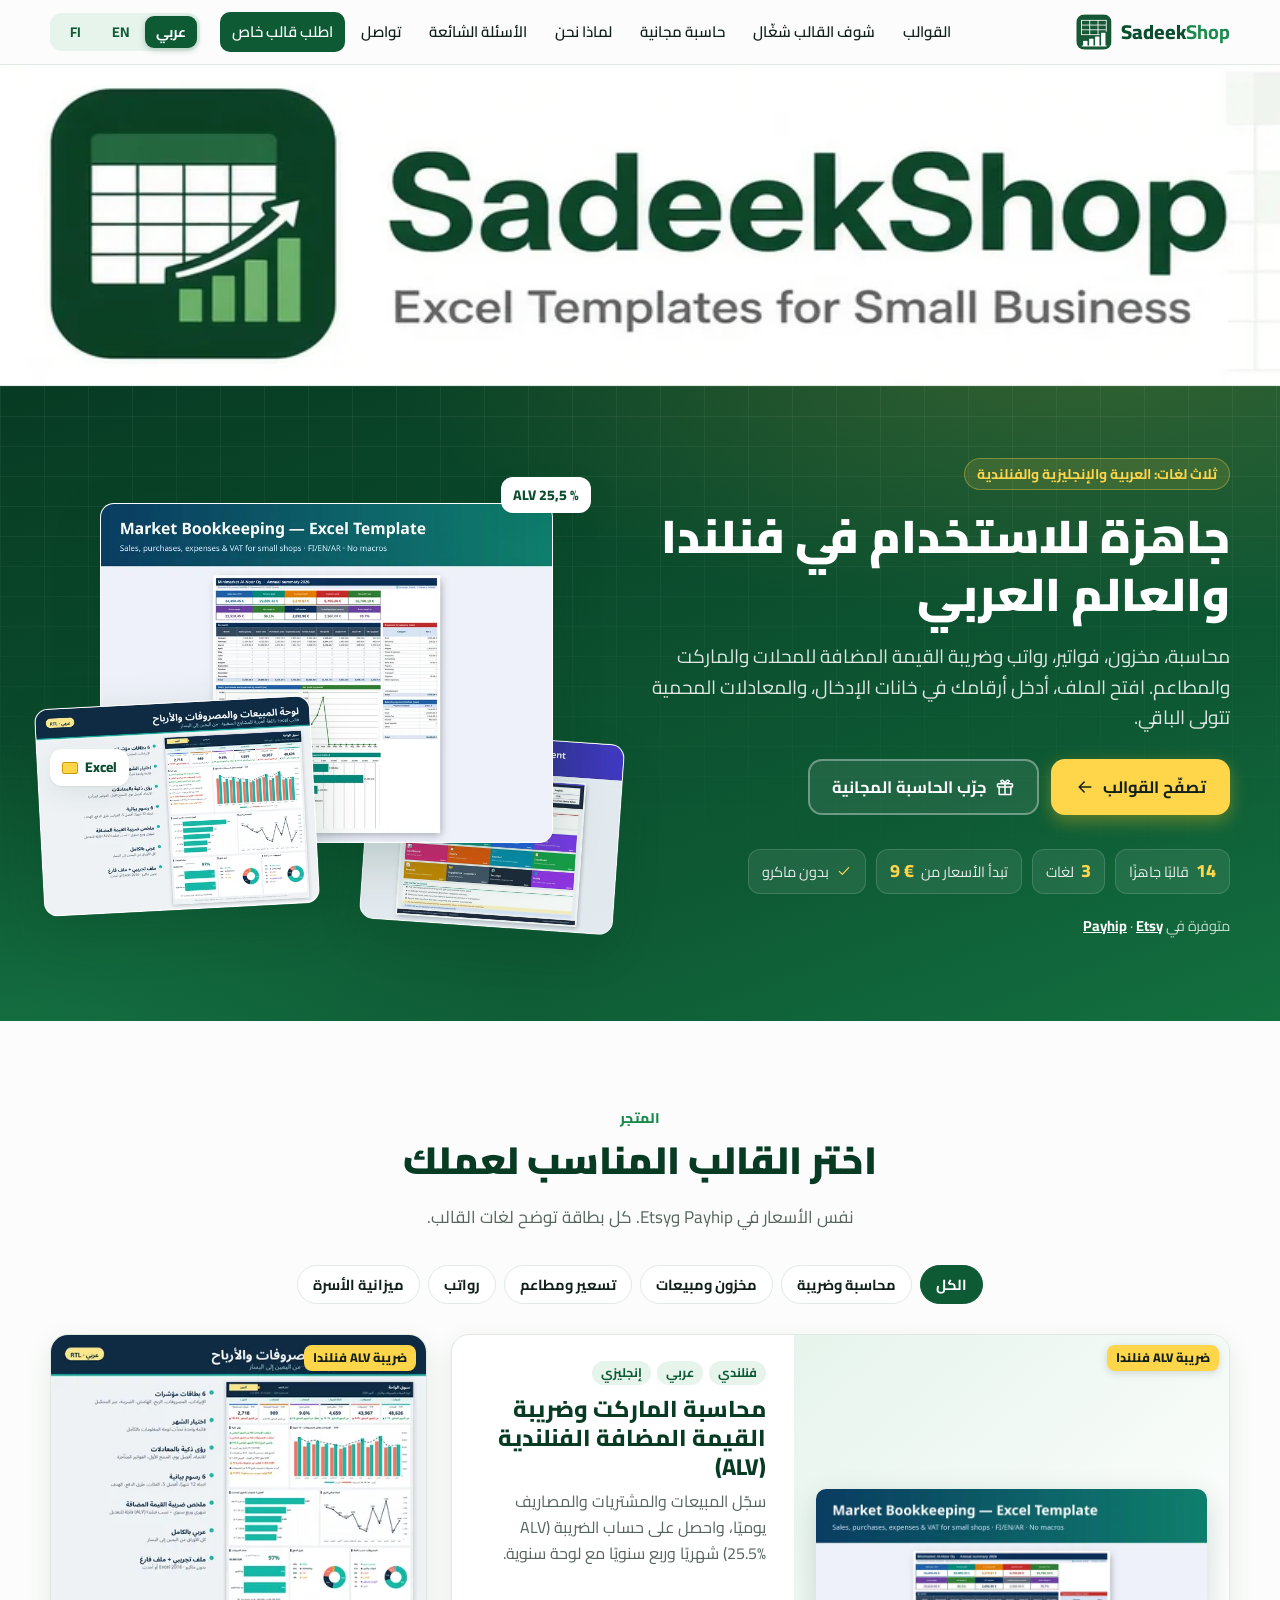
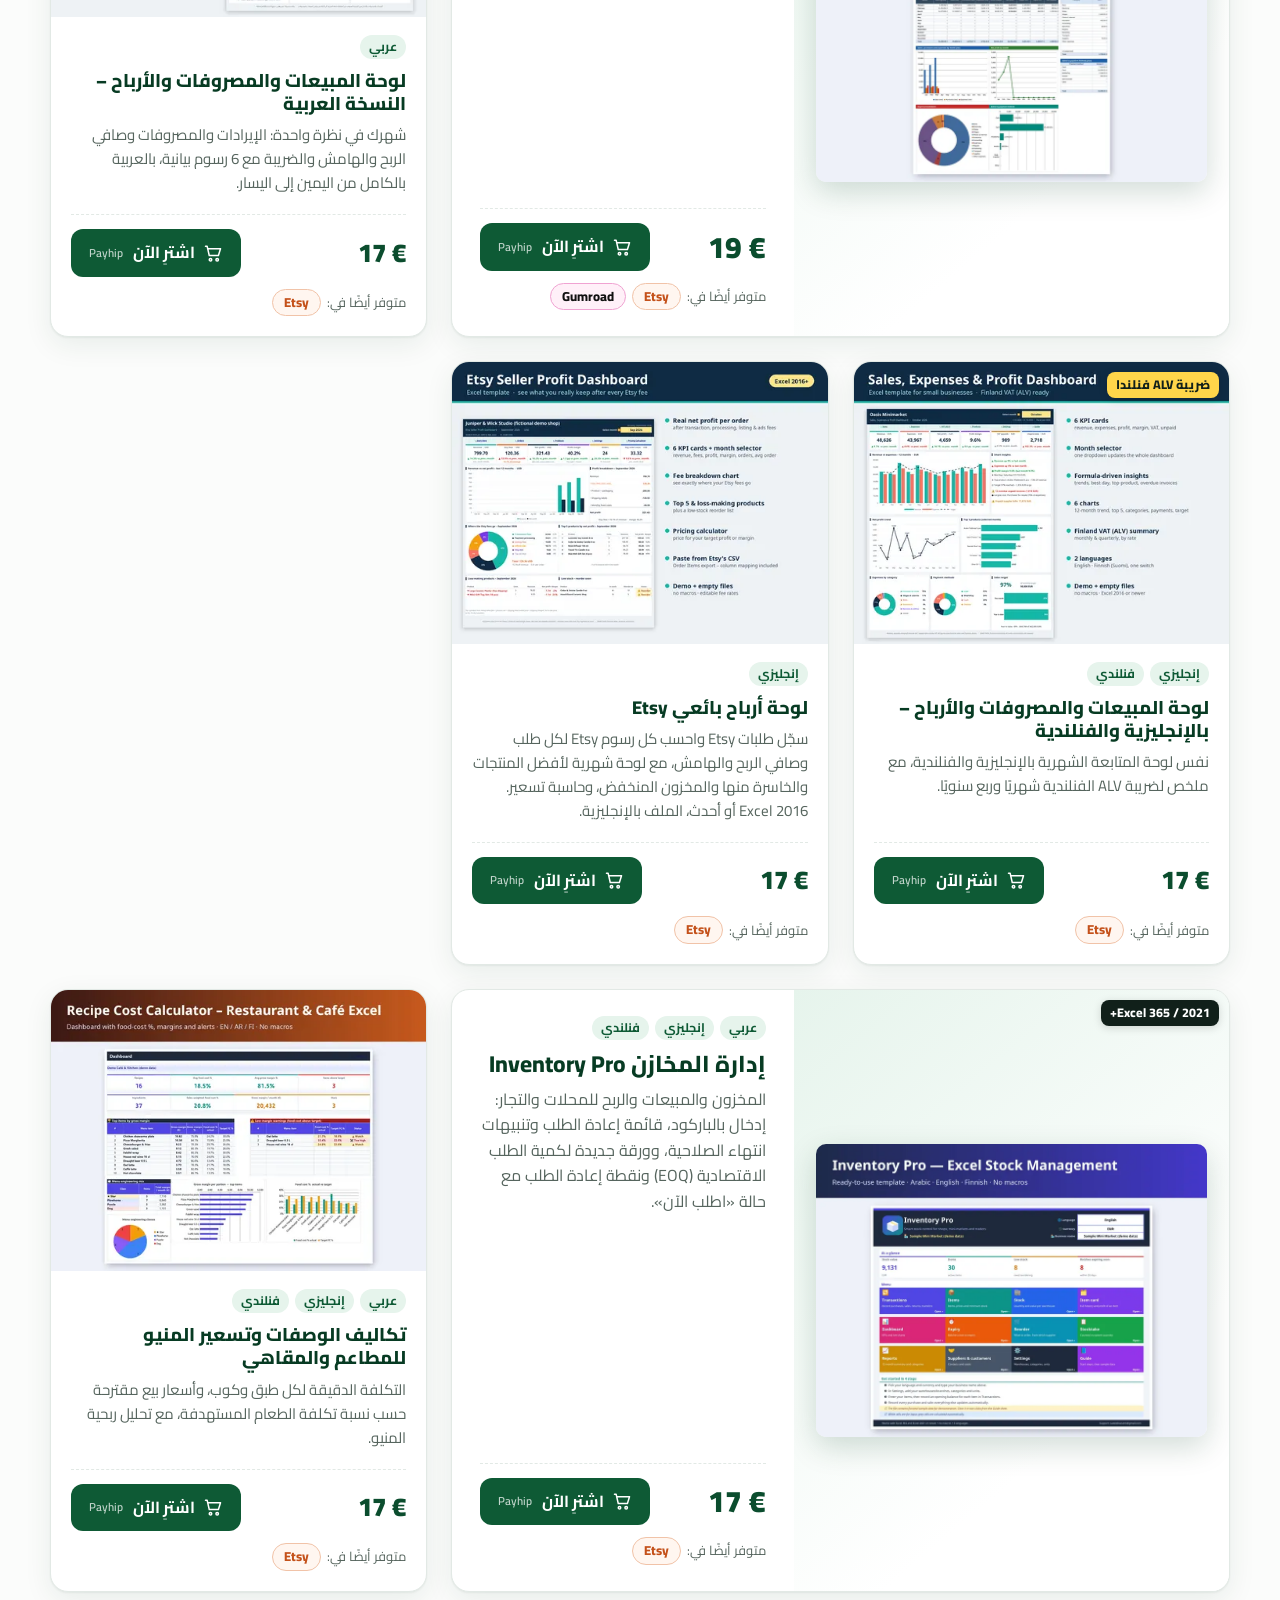
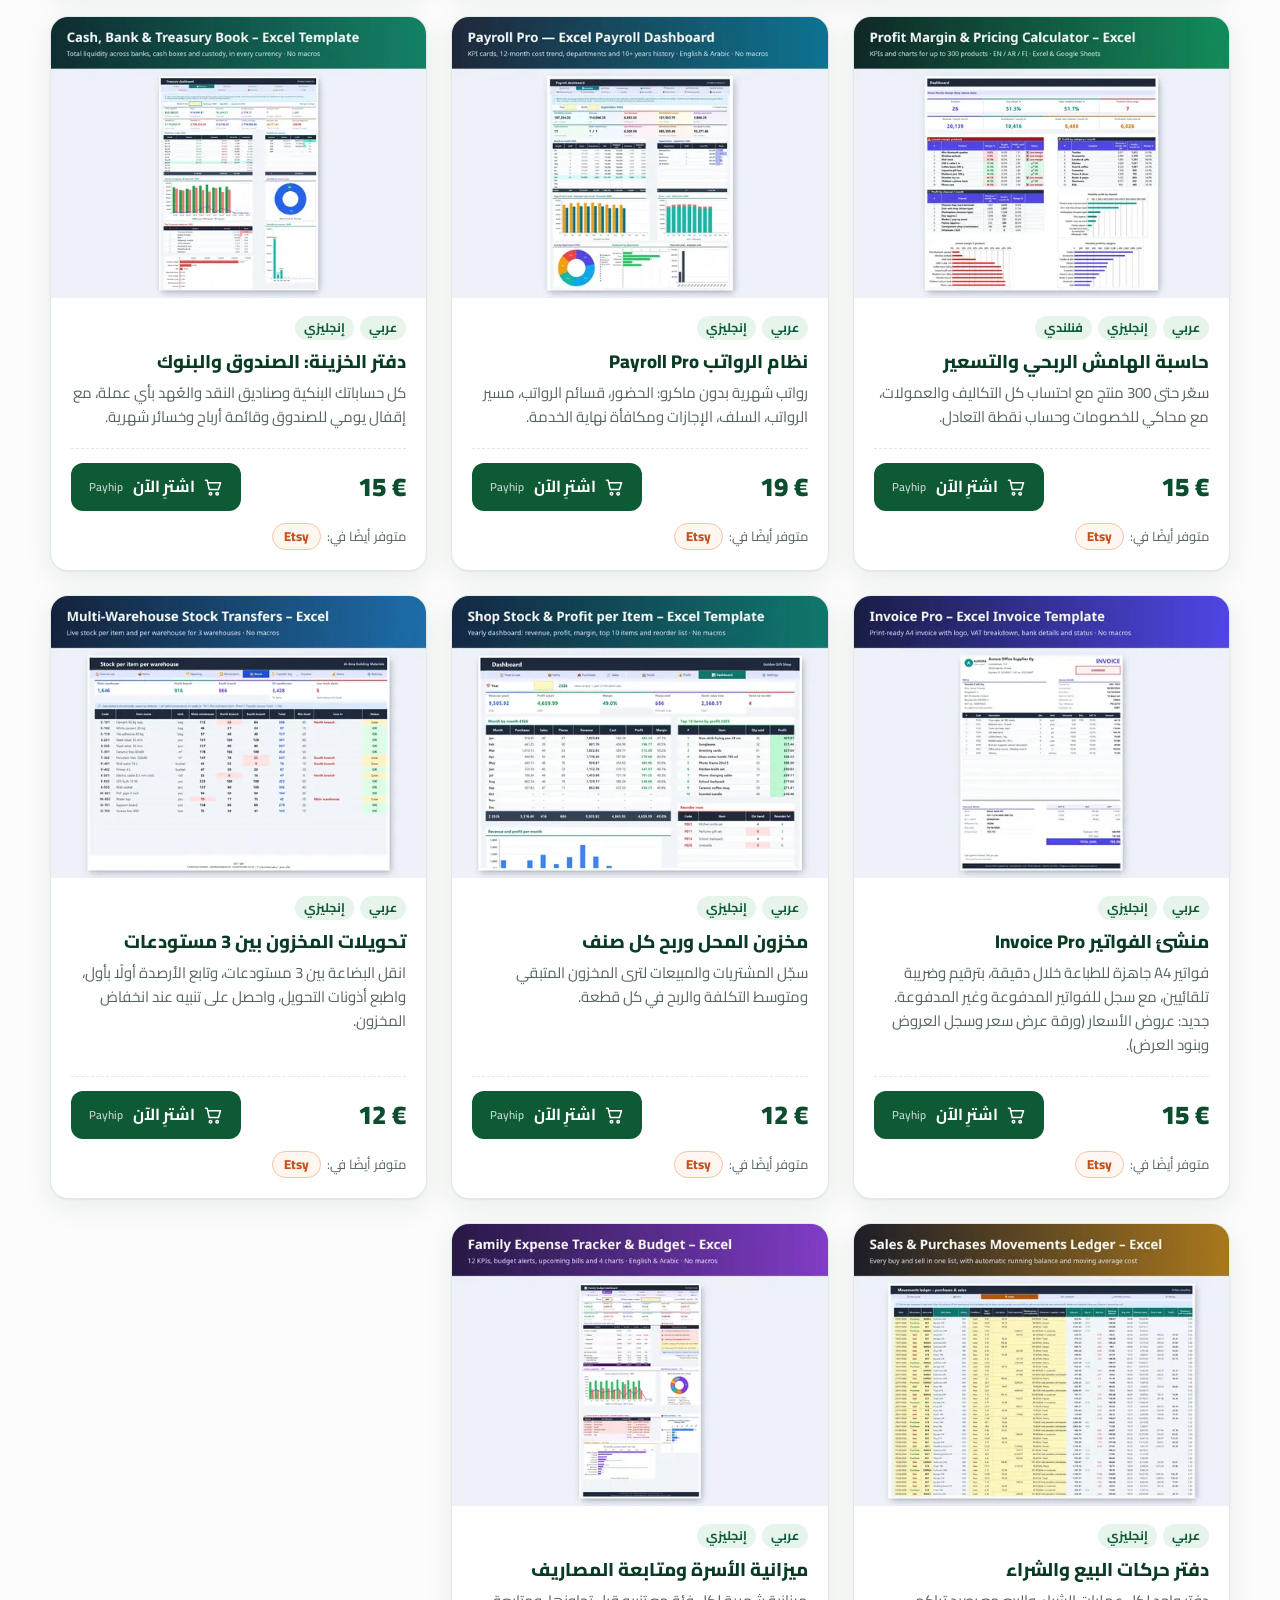
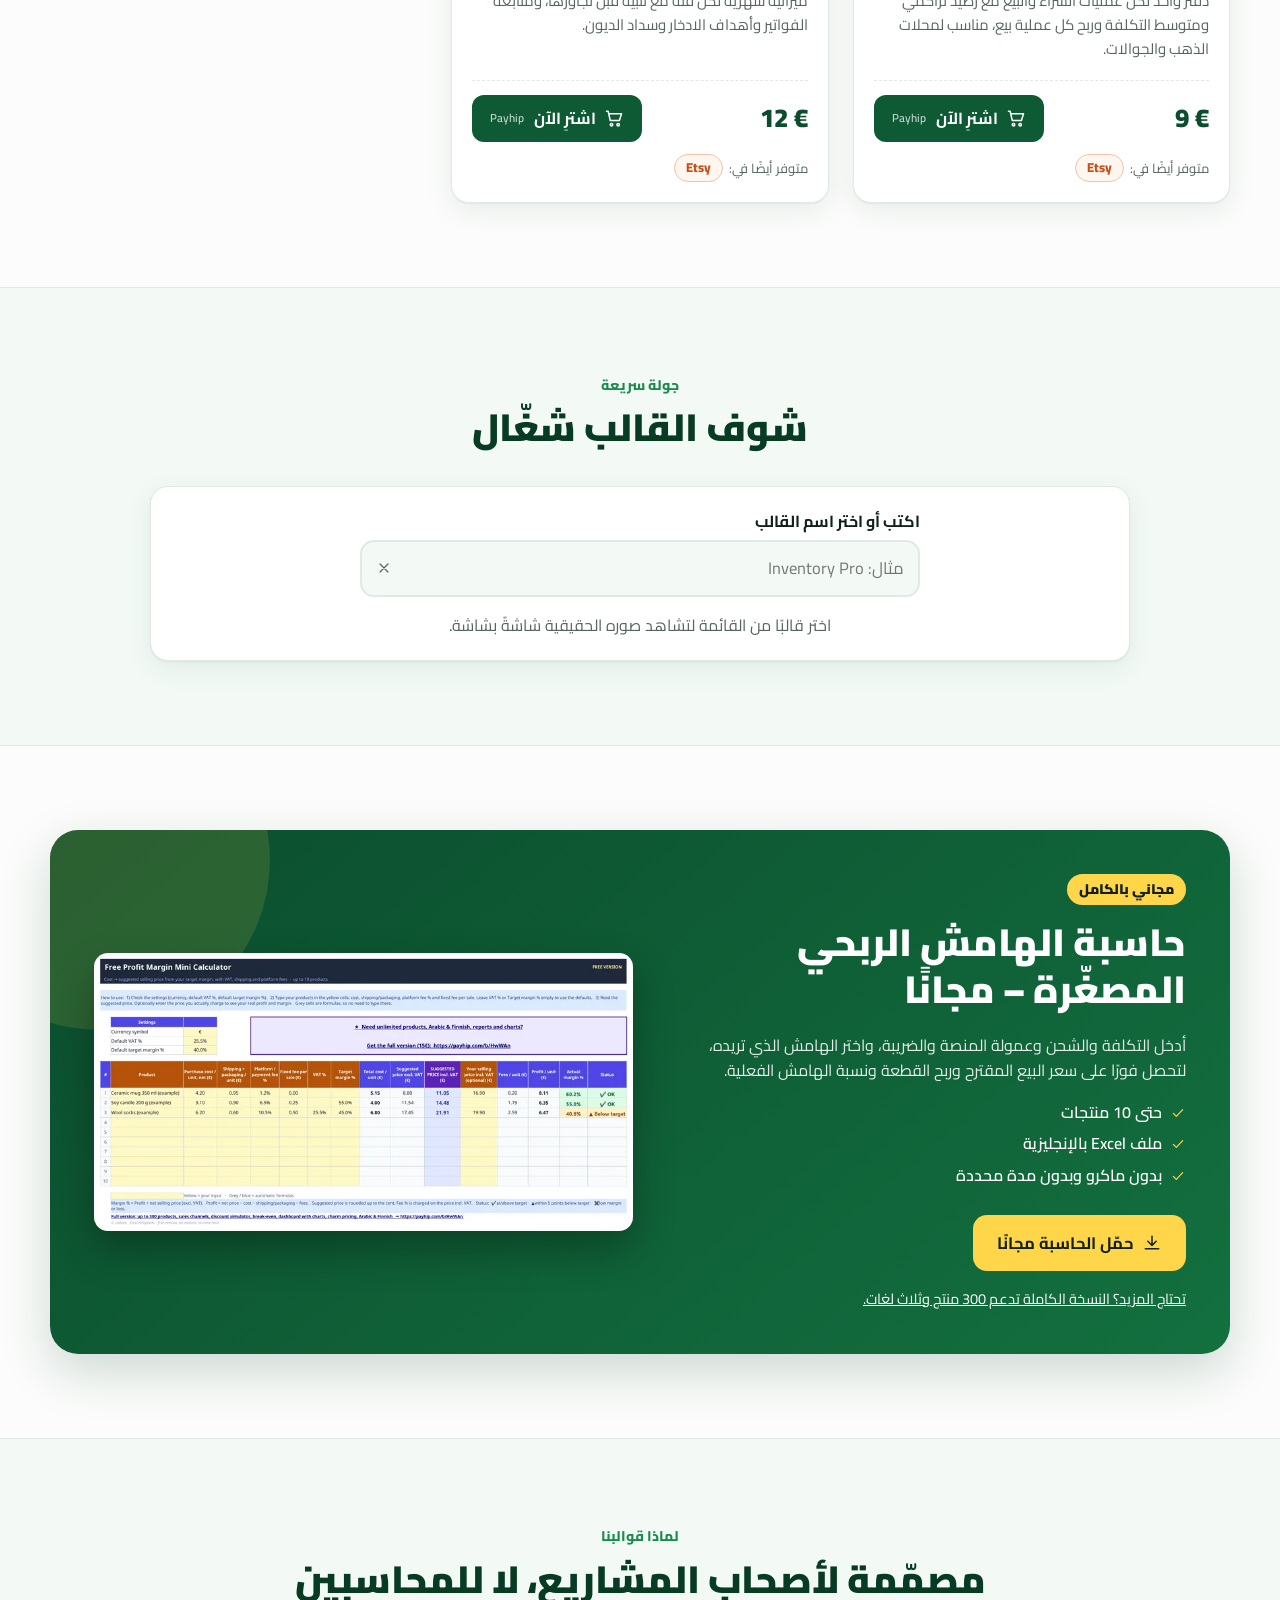
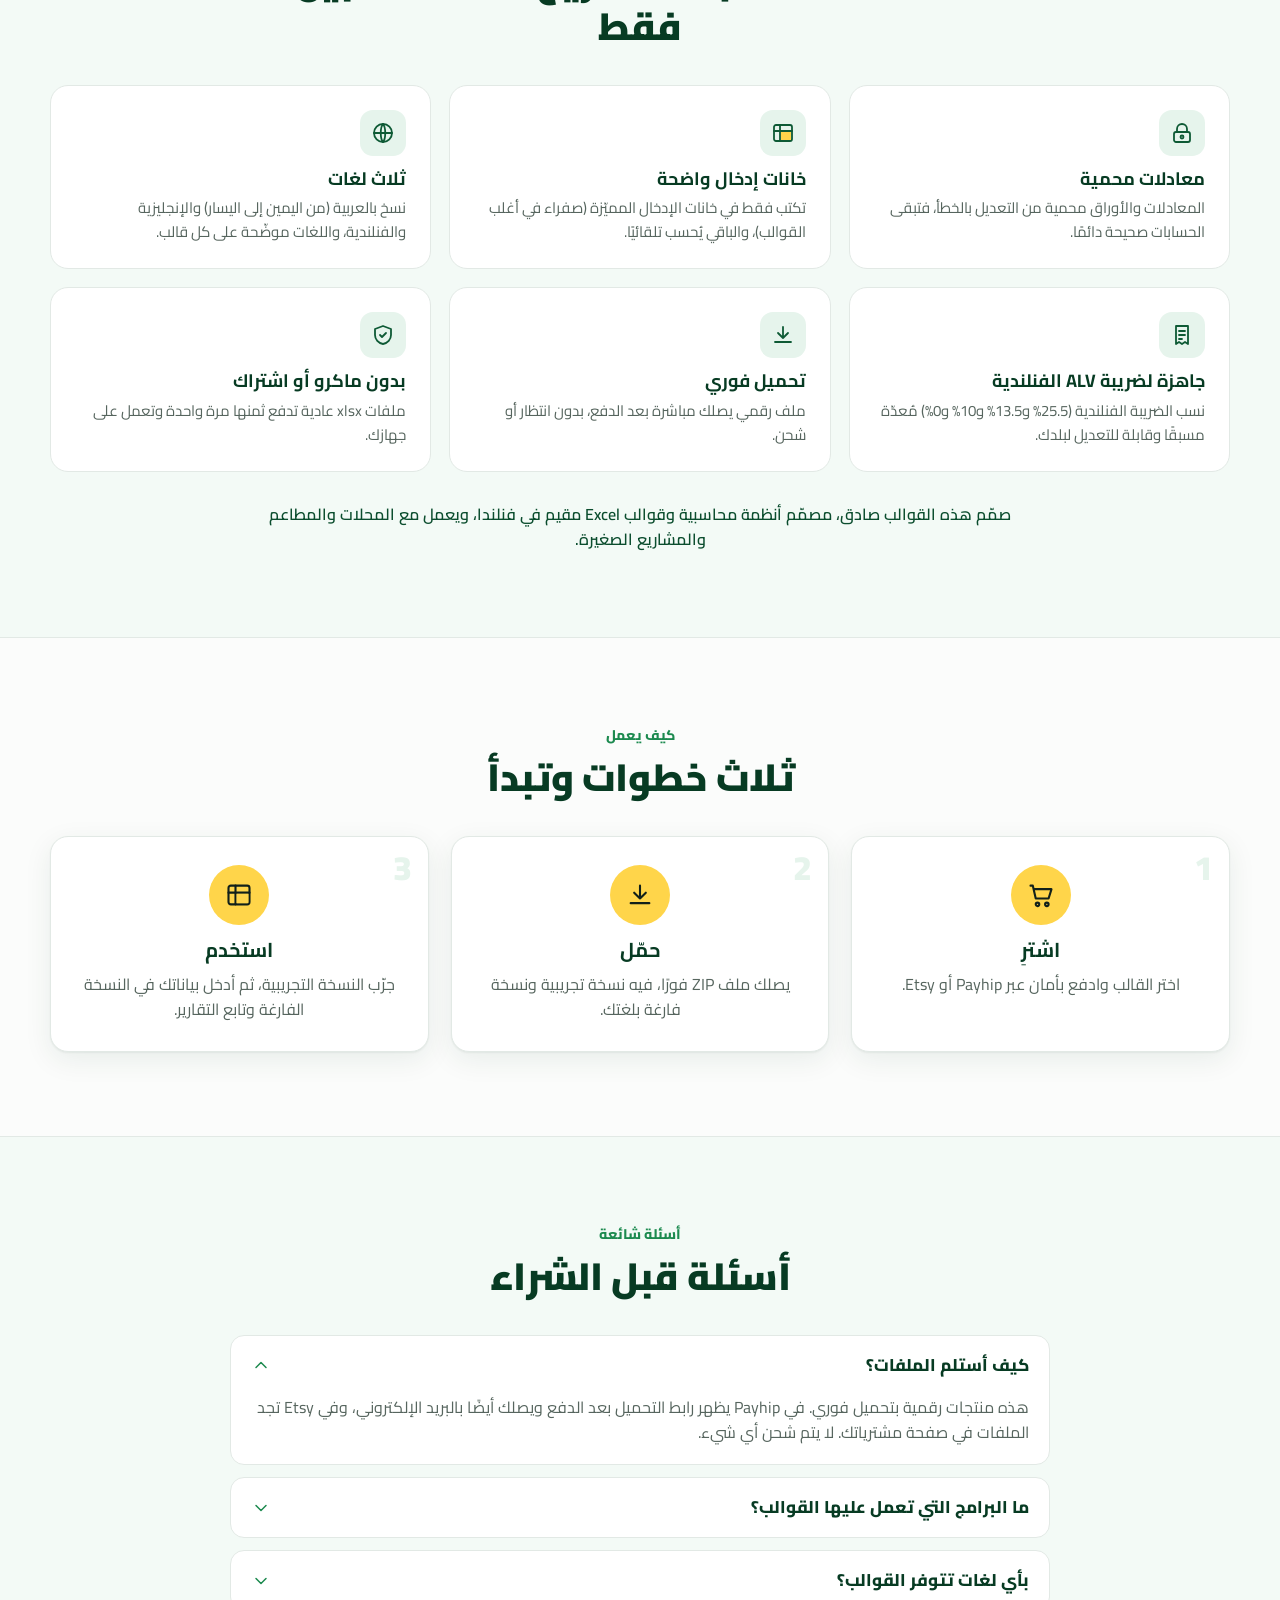
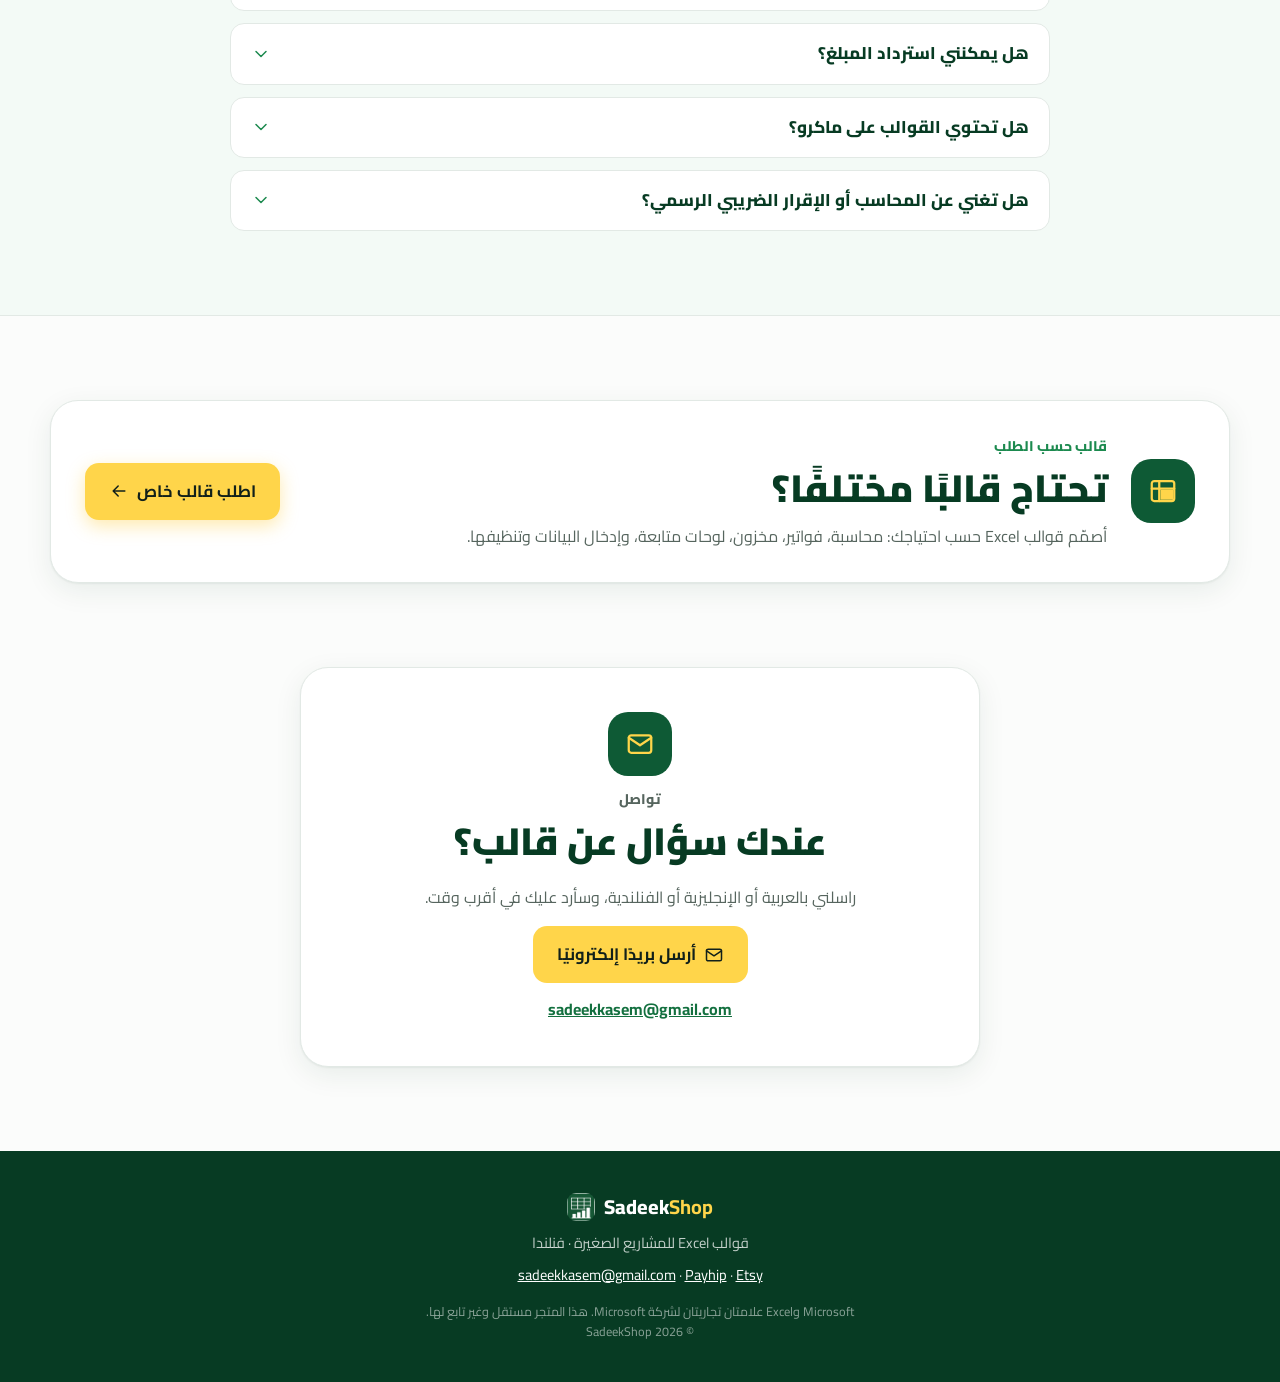
==== commit 5abdadc9: "Add template preview section" ====
--- a/index.html
+++ b/index.html
@@ -21,6 +21,7 @@
 <link rel="apple-touch-icon" href="assets/icon-180.png">
 <link rel="preload" href="assets/fonts/cairo.woff2" as="font" type="font/woff2" crossorigin>
 <link rel="stylesheet" href="assets/style.css">
+<link rel="stylesheet" href="assets/demo.css">
 <script type="application/ld+json">{"@context": "https://schema.org", "@type": "Store", "name": "SadeekShop", "email": "sadeekkasem@gmail.com", "address": {"@type": "PostalAddress", "addressCountry": "FI"}, "sameAs": ["https://sadeekshop.etsy.com", "https://payhip.com/KirjanpitoPlus"]}</script>
 </head>
 <body>
@@ -38,6 +39,7 @@
     <a class="brand" href="#main" aria-label="SadeekShop"><img src="assets/icon-72.png" width="36" height="36" alt=""><span>Sadeek<b>Shop</b></span></a>
     <nav class="nav" aria-label="main">
       <a href="#products" data-i18n="nav.products">القوالب</a>
+      <a href="#demo" data-i18n="nav.demo">شوف القالب شغّال</a>
       <a href="#free" data-i18n="nav.free">حاسبة مجانية</a>
       <a href="#why" data-i18n="nav.why">لماذا نحن</a>
       <a href="#faq" data-i18n="nav.faq">الأسئلة الشائعة</a>
@@ -380,6 +382,42 @@
   </div>
 </section>
 
+
+<section class="sec sec-tint" id="demo">
+  <div class="wrap">
+    <div class="sec-head">
+      <p class="kicker" data-i18n="demo.kicker">جولة سريعة</p>
+      <h2 data-i18n="demo.title">شوف القالب شغّال</h2>
+    </div>
+    <div class="demo" id="demoFinder" data-cart="&lt;svg class=&quot;ic&quot; viewBox=&quot;0 0 24 24&quot; fill=&quot;none&quot; stroke=&quot;currentColor&quot; stroke-width=&quot;1.8&quot; stroke-linecap=&quot;round&quot; stroke-linejoin=&quot;round&quot; aria-hidden=&quot;true&quot;&gt;&lt;circle cx=&quot;9&quot; cy=&quot;20&quot; r=&quot;1.5&quot;/&gt;&lt;circle cx=&quot;17&quot; cy=&quot;20&quot; r=&quot;1.5&quot;/&gt;&lt;path d=&quot;M3 4h2l2.5 11h11L21 7H6.2&quot;/&gt;&lt;/svg&gt;">
+      <div class="demo-search">
+        <label for="demoInput" data-i18n="demo.label">اكتب أو اختر اسم القالب</label>
+        <div class="demo-field">
+          <input id="demoInput" type="text" autocomplete="off" spellcheck="false" role="combobox" aria-autocomplete="list" aria-expanded="false" aria-controls="demoList" placeholder="مثال: Inventory Pro" data-i18n-ph="demo.ph">
+          <button type="button" class="demo-clear" id="demoClear" aria-label="مسح" data-i18n-aria="demo.clear"><svg class="ic sm" viewBox="0 0 24 24" fill="none" stroke="currentColor" stroke-width="1.8" stroke-linecap="round" stroke-linejoin="round" aria-hidden="true"><path d="M6 6l12 12M18 6L6 18"/></svg></button>
+        </div>
+        <ul class="demo-list" id="demoList" role="listbox" hidden></ul>
+      </div>
+      <p class="demo-hint" id="demoHint" role="status" aria-live="polite" data-i18n="demo.hint">اختر قالبًا من القائمة لتشاهد صوره الحقيقية شاشةً بشاشة.</p>
+      <div class="demo-view" id="demoView" hidden>
+        <h3 class="demo-name" id="demoName"></h3>
+        <div class="demo-stage">
+          <img id="demoImg" src="data:," alt="" width="1000" height="750" decoding="async">
+          <span class="demo-count" id="demoCount" dir="ltr"></span>
+          <button type="button" class="demo-nav demo-prev" id="demoPrev" aria-label="السابق" data-i18n-aria="demo.prev"><svg class="ic" viewBox="0 0 24 24" fill="none" stroke="currentColor" stroke-width="1.8" stroke-linecap="round" stroke-linejoin="round" aria-hidden="true"><path d="M5 12h14M13 6l6 6-6 6"/></svg></button>
+          <button type="button" class="demo-nav demo-next" id="demoNext" aria-label="التالي" data-i18n-aria="demo.next"><svg class="ic" viewBox="0 0 24 24" fill="none" stroke="currentColor" stroke-width="1.8" stroke-linecap="round" stroke-linejoin="round" aria-hidden="true"><path d="M5 12h14M13 6l6 6-6 6"/></svg></button>
+        </div>
+        <p class="demo-cap" id="demoCap" aria-live="polite"></p>
+        <div class="demo-ctrl">
+          <button type="button" class="demo-pp" id="demoPP" aria-pressed="false" aria-label="إيقاف مؤقت"><svg class="ic sm pause" viewBox="0 0 24 24" fill="none" stroke="currentColor" stroke-width="1.8" stroke-linecap="round" stroke-linejoin="round" aria-hidden="true"><path d="M9 6v12M15 6v12"/></svg><svg class="ic sm play" viewBox="0 0 24 24" fill="none" stroke="currentColor" stroke-width="1.8" stroke-linecap="round" stroke-linejoin="round" aria-hidden="true"><path d="M8 5l11 7-11 7z"/></svg></button>
+          <div class="demo-dots" id="demoDots"></div>
+        </div>
+        <div class="demo-buy" id="demoBuy"></div>
+      </div>
+    </div>
+  </div>
+</section>
+
 <section class="sec" id="free">
   <div class="wrap">
     <div class="free">
@@ -470,7 +508,9 @@
   </div>
 </footer>
 
-<script>window.I18N={"meta.title":{"ar":"SadeekShop | قوالب Excel جاهزة للمشاريع الصغيرة – عربي، إنجليزي، فنلندي","en":"SadeekShop | Ready Excel Templates for Small Businesses – Arabic, English, Finnish","fi":"SadeekShop | Valmiit Excel-pohjat pienyrityksille – arabia, englanti, suomi"},"meta.desc":{"ar":"قوالب Excel جاهزة للمحلات والماركت والمطاعم والمشاريع الصغيرة: محاسبة وضريبة ALV الفنلندية، مخزون، فواتير، رواتب وتسعير. بالعربية والإنجليزية والفنلندية، تحميل فوري.","en":"Ready-made Excel templates for shops, mini-markets, restaurants and small businesses: bookkeeping and Finnish VAT (ALV), stock, invoices, payroll and pricing. Arabic, English and Finnish. Instant download.","fi":"Valmiit Excel-pohjat kaupoille, ravintoloille ja pienyrityksille: kirjanpito ja ALV, varasto, laskutus, palkat ja hinnoittelu. Arabiaksi, englanniksi ja suomeksi. Välitön lataus."},"skip":{"ar":"انتقل إلى المحتوى","en":"Skip to content","fi":"Siirry sisältöön"},"promo.text":{"ar":"خصم 30% على كل القوالب في متجر Payhip بالكود","en":"30% off everything on Payhip with code","fi":"30 % alennus kaikesta Payhipissä koodilla"},"promo.until":{"ar":"حتى 28 أكتوبر 2026","en":"until 28 Oct 2026","fi":"28.10.2026 asti"},"promo.copy":{"ar":"نسخ","en":"Copy","fi":"Kopioi"},"promo.copied":{"ar":"تم النسخ","en":"Copied","fi":"Kopioitu"},"promo.close":{"ar":"إغلاق","en":"Close","fi":"Sulje"},"nav.products":{"ar":"القوالب","en":"Templates","fi":"Pohjat"},"nav.free":{"ar":"حاسبة مجانية","en":"Free calculator","fi":"Ilmainen laskuri"},"nav.why":{"ar":"لماذا نحن","en":"Why us","fi":"Miksi me"},"nav.faq":{"ar":"الأسئلة الشائعة","en":"FAQ","fi":"UKK"},"nav.contact":{"ar":"تواصل","en":"Contact","fi":"Yhteystiedot"},"nav.lang":{"ar":"اللغة","en":"Language","fi":"Kieli"},"hero.eyebrow":{"ar":"ثلاث لغات: العربية والإنجليزية والفنلندية","en":"Arabic · English · Finnish","fi":"Arabiaksi, englanniksi ja suomeksi"},"hero.title":{"ar":"جاهزة للاستخدام في فنلندا والعالم العربي","en":"Ready to use in Finland and the Arab world","fi":"Valmiina käyttöön Suomessa ja arabimaailmassa"},"hero.lead":{"ar":"محاسبة، مخزون، فواتير، رواتب وضريبة القيمة المضافة للمحلات والماركت والمطاعم. افتح الملف، أدخل أرقامك في خانات الإدخال، والمعادلات المحمية تتولى الباقي.","en":"Bookkeeping, stock, invoices, payroll and VAT for shops, mini-markets and restaurants. Open the file, type your numbers into the input cells and let the protected formulas do the rest.","fi":"Kirjanpito, varasto, laskutus, palkat ja ALV kaupoille, marketeille ja ravintoloille. Avaa tiedosto, syötä luvut syöttösoluihin ja anna suojattujen kaavojen hoitaa loput."},"hero.cta":{"ar":"تصفّح القوالب","en":"Browse templates","fi":"Selaa pohjia"},"hero.cta2":{"ar":"جرّب الحاسبة المجانية","en":"Try the free calculator","fi":"Kokeile ilmaista laskuria"},"stat.templates":{"ar":"قالبًا جاهزًا","en":"ready templates","fi":"valmista pohjaa"},"stat.langs":{"ar":"لغات","en":"languages","fi":"kieltä"},"stat.from":{"ar":"تبدأ الأسعار من","en":"prices from","fi":"hinnat alkaen"},"stat.instant":{"ar":"تحميل فوري","en":"instant download","fi":"välitön lataus"},"stat.nomacro":{"ar":"بدون ماكرو","en":"no macros","fi":"ei makroja"},"hero.stores":{"ar":"متوفرة في","en":"Available on","fi":"Saatavilla:"},"products.kicker":{"ar":"المتجر","en":"The shop","fi":"Kauppa"},"products.title":{"ar":"اختر القالب المناسب لعملك","en":"Pick the template that fits your business","fi":"Valitse yrityksellesi sopiva pohja"},"products.sub":{"ar":"نفس الأسعار في Payhip وEtsy. كل بطاقة توضح لغات القالب.","en":"Same prices on Payhip and Etsy. Each card shows the languages included.","fi":"Samat hinnat Payhipissä ja Etsyssä. Jokaisessa kortissa näkyvät pohjan kielet."},"filter.all":{"ar":"الكل","en":"All","fi":"Kaikki"},"filter.acc":{"ar":"محاسبة وضريبة","en":"Accounting & VAT","fi":"Kirjanpito ja ALV"},"filter.stock":{"ar":"مخزون ومبيعات","en":"Stock & sales","fi":"Varasto ja myynti"},"filter.price":{"ar":"تسعير ومطاعم","en":"Pricing & restaurants","fi":"Hinnoittelu ja ravintolat"},"filter.hr":{"ar":"رواتب","en":"Payroll","fi":"Palkat"},"filter.home":{"ar":"ميزانية الأسرة","en":"Home budget","fi":"Kotitalous"},"card.buy":{"ar":"اشترِ الآن","en":"Buy now","fi":"Osta nyt"},"card.etsy":{"ar":"في Etsy","en":"On Etsy","fi":"Etsyssä"},"card.also":{"ar":"متوفر أيضًا في:","en":"Also on:","fi":"Myös:"},"card.on":{"ar":"عبر Payhip","en":"via Payhip","fi":"Payhipin kautta"},"tag.alv":{"ar":"ضريبة ALV فنلندا","en":"Finnish ALV","fi":"Suomen ALV"},"tag.x365":{"ar":"Excel 365 / 2021+","en":"Excel 365 / 2021+","fi":"Excel 365 / 2021+"},"lang.ar":{"ar":"عربي","en":"Arabic","fi":"arabia"},"lang.en":{"ar":"إنجليزي","en":"English","fi":"englanti"},"lang.fi":{"ar":"فنلندي","en":"Finnish","fi":"suomi"},"free.badge":{"ar":"مجاني بالكامل","en":"Free · €0","fi":"Ilmainen · 0 €"},"free.title":{"ar":"حاسبة الهامش الربحي المصغّرة – مجانًا","en":"Free Profit Margin Mini Calculator","fi":"Ilmainen katelaskuri (minilaskuri)"},"free.text":{"ar":"أدخل التكلفة والشحن وعمولة المنصة والضريبة، واختر الهامش الذي تريده، لتحصل فورًا على سعر البيع المقترح وربح القطعة ونسبة الهامش الفعلية.","en":"Enter cost, shipping, platform fee and VAT, choose your target margin and instantly get the suggested selling price, profit per unit and real margin %.","fi":"Syötä hankintahinta, toimitus, myyntialustan palkkio ja ALV, valitse tavoitekate ja saat heti ehdotetun myyntihinnan, kappalekohtaisen voiton ja todellisen kateprosentin."},"free.p1":{"ar":"حتى 10 منتجات","en":"Up to 10 products","fi":"Enintään 10 tuotetta"},"free.p2":{"ar":"ملف Excel بالإنجليزية","en":"Excel file in English","fi":"Excel-tiedosto englanniksi"},"free.p3":{"ar":"بدون ماكرو وبدون مدة محددة","en":"No macros, no time limit","fi":"Ei makroja, ei aikarajaa"},"free.cta":{"ar":"حمّل الحاسبة مجانًا","en":"Download it free","fi":"Lataa ilmaiseksi"},"free.more":{"ar":"تحتاج المزيد؟ النسخة الكاملة تدعم 300 منتج وثلاث لغات.","en":"Need more? The full version handles 300 products in three languages.","fi":"Tarvitsetko enemmän? Täysversiossa 300 tuotetta ja kolme kieltä."},"why.kicker":{"ar":"لماذا قوالبنا","en":"Why these templates","fi":"Miksi nämä pohjat"},"why.title":{"ar":"مصمّمة لأصحاب المشاريع، لا للمحاسبين فقط","en":"Built for business owners, not only accountants","fi":"Tehty yrittäjille, ei vain kirjanpitäjille"},"why.1t":{"ar":"معادلات محمية","en":"Locked formulas","fi":"Suojatut kaavat"},"why.1d":{"ar":"المعادلات والأوراق محمية من التعديل بالخطأ، فتبقى الحسابات صحيحة دائمًا.","en":"Formulas and sheets are protected against accidental changes, so the math stays right.","fi":"Kaavat ja välilehdet on suojattu vahingossa tehdyiltä muutoksilta, joten laskelmat pysyvät oikeina."},"why.2t":{"ar":"خانات إدخال واضحة","en":"Easy input cells","fi":"Selkeät syöttösolut"},"why.2d":{"ar":"تكتب فقط في خانات الإدخال المميّزة (صفراء في أغلب القوالب)، والباقي يُحسب تلقائيًا.","en":"You only type in the marked input cells (yellow in most templates). Everything else is calculated for you.","fi":"Kirjoitat vain merkittyihin syöttösoluihin (useimmissa pohjissa keltaiset). Kaikki muu lasketaan puolestasi."},"why.3t":{"ar":"ثلاث لغات","en":"3 languages","fi":"3 kieltä"},"why.3d":{"ar":"نسخ بالعربية (من اليمين إلى اليسار) والإنجليزية والفنلندية، واللغات موضّحة على كل قالب.","en":"Arabic (right-to-left), English and Finnish editions. The languages are shown on every template.","fi":"Arabian- (oikealta vasemmalle), englannin- ja suomenkieliset versiot. Kielet näkyvät jokaisessa pohjassa."},"why.4t":{"ar":"جاهزة لضريبة ALV الفنلندية","en":"Finnish ALV/VAT ready","fi":"Valmiina Suomen ALV:lle"},"why.4d":{"ar":"نسب الضريبة الفنلندية (25.5% و13.5% و10% و0%) مُعدّة مسبقًا وقابلة للتعديل لبلدك.","en":"Finnish VAT rates (25.5%, 13.5%, 10%, 0%) are preset and editable for your country.","fi":"Suomen ALV-kannat (25,5 %, 13,5 %, 10 %, 0 %) valmiina, ja niitä voi muuttaa oman maan mukaan."},"why.5t":{"ar":"تحميل فوري","en":"Instant download","fi":"Välitön lataus"},"why.5d":{"ar":"ملف رقمي يصلك مباشرة بعد الدفع، بدون انتظار أو شحن.","en":"A digital file you get right after payment. No waiting, no shipping.","fi":"Digitaalinen tiedosto heti maksun jälkeen. Ei odottelua eikä toimituskuluja."},"why.6t":{"ar":"بدون ماكرو أو اشتراك","en":"No macros, no subscription","fi":"Ei makroja, ei tilausmaksua"},"why.6d":{"ar":"ملفات xlsx عادية تدفع ثمنها مرة واحدة وتعمل على جهازك.","en":"Plain .xlsx files you pay for once and keep on your own computer.","fi":"Tavallisia .xlsx-tiedostoja: maksat kerran ja ne pysyvät omalla koneellasi."},"about":{"ar":"صمّم هذه القوالب صادق، مصمّم أنظمة محاسبية وقوالب Excel مقيم في فنلندا، ويعمل مع المحلات والمطاعم والمشاريع الصغيرة.","en":"These templates are designed by Sadeek, a Finland-based designer of accounting systems and Excel templates for shops, restaurants and small businesses.","fi":"Pohjat on suunnitellut Sadeek, Suomessa toimiva kirjanpitojärjestelmien ja Excel-pohjien suunnittelija, kauppojen, ravintoloiden ja pienyritysten tarpeisiin."},"how.kicker":{"ar":"كيف يعمل","en":"How it works","fi":"Näin se toimii"},"how.title":{"ar":"ثلاث خطوات وتبدأ","en":"Three steps and you're running","fi":"Kolme askelta ja pääset alkuun"},"how.1t":{"ar":"اشترِ","en":"Buy","fi":"Osta"},"how.1d":{"ar":"اختر القالب وادفع بأمان عبر Payhip أو Etsy.","en":"Pick a template and pay securely on Payhip or Etsy.","fi":"Valitse pohja ja maksa turvallisesti Payhipissä tai Etsyssä."},"how.2t":{"ar":"حمّل","en":"Download","fi":"Lataa"},"how.2d":{"ar":"يصلك ملف ZIP فورًا، فيه نسخة تجريبية ونسخة فارغة بلغتك.","en":"You get a ZIP file at once, with a demo copy and an empty copy in your language.","fi":"Saat ZIP-tiedoston heti: mukana esimerkkiversio ja tyhjä versio omalla kielelläsi."},"how.3t":{"ar":"استخدم","en":"Use","fi":"Käytä"},"how.3d":{"ar":"جرّب النسخة التجريبية، ثم أدخل بياناتك في النسخة الفارغة وتابع التقارير.","en":"Explore the demo, then enter your own data in the empty copy and follow the reports.","fi":"Tutustu esimerkkiin, syötä omat tietosi tyhjään versioon ja seuraa raportteja."},"faq.kicker":{"ar":"أسئلة شائعة","en":"FAQ","fi":"UKK"},"faq.title":{"ar":"أسئلة قبل الشراء","en":"Questions before you buy","fi":"Kysyttävää ennen ostoa?"},"faq.1q":{"ar":"كيف أستلم الملفات؟","en":"How do I get the files?","fi":"Miten saan tiedostot?"},"faq.1a":{"ar":"هذه منتجات رقمية بتحميل فوري. في Payhip يظهر رابط التحميل بعد الدفع ويصلك أيضًا بالبريد الإلكتروني، وفي Etsy تجد الملفات في صفحة مشترياتك. لا يتم شحن أي شيء.","en":"These are digital products with instant download. On Payhip the download link appears after payment and is also emailed to you; on Etsy the files are in your Purchases page. Nothing is shipped.","fi":"Tuotteet ovat digitaalisia ja ladattavissa heti. Payhipissä latauslinkki näkyy maksun jälkeen ja tulee myös sähköpostiisi, Etsyssä tiedostot löytyvät Ostokset-sivulta. Mitään ei lähetetä postitse."},"faq.2q":{"ar":"ما البرامج التي تعمل عليها القوالب؟","en":"Which apps do the templates work with?","fi":"Millä ohjelmilla pohjat toimivat?"},"faq.2a":{"ar":"القوالب مصممة لبرنامج Microsoft Excel على الكمبيوتر (ويندوز أو ماك)، وأغلبها يعمل على Excel 2016 أو أحدث وMicrosoft 365. قالب Inventory Pro يحتاج Excel 365 أو Excel 2021 أو أحدث. كثير منها يفتح أيضًا في LibreOffice Calc، بينما Google Sheets وتطبيقات الجوال غير مدعومة رسميًا في أغلب القوالب. المتطلبات الدقيقة مكتوبة في صفحة كل منتج.","en":"They are made for Microsoft Excel on a computer (Windows or Mac). Most work with Excel 2016 or newer and Microsoft 365; Inventory Pro needs Excel 365 or Excel 2021 or newer. Many also open in LibreOffice Calc, while Google Sheets and mobile apps are not officially supported for most templates. The exact requirements are on each product page.","fi":"Pohjat on tehty Microsoft Excelille tietokoneella (Windows tai Mac). Useimmat toimivat Excel 2016:ssa tai uudemmassa ja Microsoft 365:ssä, Inventory Pro vaatii Excel 365:n tai Excel 2021:n tai uudemman. Monet aukeavat myös LibreOffice Calcissa, mutta Google Sheets ja mobiilisovellukset eivät ole virallisesti tuettuja useimmissa pohjissa. Tarkat vaatimukset löytyvät kunkin tuotteen sivulta."},"faq.3q":{"ar":"بأي لغات تتوفر القوالب؟","en":"Which languages are included?","fi":"Mitä kieliä pohjissa on?"},"faq.3a":{"ar":"كل قالب يوضح لغاته على بطاقته. بعض القوالب بثلاث لغات (عربي وإنجليزي وفنلندي)، وأغلب الباقي بالعربية والإنجليزية. النسخ العربية من اليمين إلى اليسار.","en":"Each card lists its languages. Some templates come in all three (Arabic, English, Finnish); most others in Arabic and English. Arabic editions run right-to-left.","fi":"Jokaisen pohjan kielet näkyvät sen kortissa. Osa pohjista on kolmella kielellä (arabia, englanti, suomi), useimmat muut arabiaksi ja englanniksi. Arabiankieliset versiot ovat oikealta vasemmalle."},"faq.4q":{"ar":"هل يمكنني استرداد المبلغ؟","en":"Can I get a refund?","fi":"Voinko saada rahat takaisin?"},"faq.4a":{"ar":"لأنها ملفات رقمية، لا تُقبل الإرجاعات عادةً، وتُعالج أي طلبات استرداد حسب سياسة المنصة التي اشتريت منها (Payhip أو Etsy). إذا لم يعمل شيء كما يجب، راسلني وسأساعدك.","en":"Because these are digital files, returns are generally not accepted, and any refund request is handled under the policy of the platform you bought from (Payhip or Etsy). If something doesn't work, email me and I'll help.","fi":"Koska kyse on digitaalisista tiedostoista, palautuksia ei yleensä hyväksytä, ja hyvityspyynnöt käsitellään sen alustan (Payhip tai Etsy) ehtojen mukaan, josta ostit. Jos jokin ei toimi, lähetä minulle sähköpostia, niin autan."},"faq.5q":{"ar":"هل تحتوي القوالب على ماكرو؟","en":"Do the templates contain macros?","fi":"Onko pohjissa makroja?"},"faq.5a":{"ar":"لا. كلها ملفات xlsx عادية بدون ماكرو وبدون روابط خارجية.","en":"No. They are plain .xlsx files with no macros and no external links.","fi":"Ei. Ne ovat tavallisia .xlsx-tiedostoja ilman makroja ja ulkoisia linkkejä."},"faq.6q":{"ar":"هل تغني عن المحاسب أو الإقرار الضريبي الرسمي؟","en":"Do they replace an accountant or an official VAT return?","fi":"Korvaavatko pohjat kirjanpitäjän tai virallisen ALV-ilmoituksen?"},"faq.6a":{"ar":"لا. القوالب أدوات لتنظيم أرقامك ومتابعتها، وليست استشارة ضريبية أو قانونية. راجع أرقام الضريبة في OmaVero أو مع محاسبك.","en":"No. The templates help you organise and track your numbers; they are not tax or legal advice. Check your VAT figures in OmaVero or with your accountant.","fi":"Eivät. Pohjat auttavat järjestämään ja seuraamaan lukuja, mutta ne eivät ole vero- tai oikeudellista neuvontaa. Tarkista ALV-luvut OmaVerossa tai kirjanpitäjäsi kanssa."},"contact.kicker":{"ar":"تواصل","en":"Contact","fi":"Yhteystiedot"},"contact.title":{"ar":"عندك سؤال عن قالب؟","en":"Questions about a template?","fi":"Kysyttävää pohjista?"},"contact.text":{"ar":"راسلني بالعربية أو الإنجليزية أو الفنلندية، وسأرد عليك في أقرب وقت.","en":"Write to me in Arabic, English or Finnish and I'll get back to you as soon as I can.","fi":"Kirjoita arabiaksi, englanniksi tai suomeksi, niin vastaan mahdollisimman pian."},"contact.cta":{"ar":"أرسل بريدًا إلكترونيًا","en":"Send an email","fi":"Lähetä sähköpostia"},"footer.tagline":{"ar":"قوالب Excel للمشاريع الصغيرة · فنلندا","en":"Excel templates for small businesses · Finland","fi":"Excel-pohjat pienyrityksille · Suomi"},"footer.tm":{"ar":"Microsoft وExcel علامتان تجاريتان لشركة Microsoft. هذا المتجر مستقل وغير تابع لها.","en":"Microsoft and Excel are trademarks of Microsoft Corporation. This shop is independent and not affiliated with Microsoft.","fi":"Microsoft ja Excel ovat Microsoft Corporationin tavaramerkkejä. Tämä kauppa on itsenäinen eikä liity Microsoftiin."},"img.alt":{"ar":"صورة من القالب: ","en":"Template screenshot: ","fi":"Kuvakaappaus pohjasta: "},"free.alt":{"ar":"صورة من الحاسبة المجانية","en":"Free calculator screenshot","fi":"Kuvakaappaus ilmaisesta laskurista"},"banner.alt":{"ar":"SadeekShop – قوالب Excel للمشاريع الصغيرة","en":"SadeekShop – Excel Templates for Small Business","fi":"SadeekShop – Excel-pohjat pienyrityksille"},"hero.alt":{"ar":"صور من قوالب Excel","en":"Excel template screenshots","fi":"Kuvakaappauksia Excel-pohjista"},"p.finnish-bookkeeping-vat.name":{"ar":"محاسبة الماركت وضريبة القيمة المضافة الفنلندية (ALV)","en":"Finnish Bookkeeping & VAT (ALV) for Shops","fi":"Kirjanpito Market – kirjanpito ja ALV kaupoille"},"p.finnish-bookkeeping-vat.ben":{"ar":"سجّل المبيعات والمشتريات والمصاريف يوميًا، واحصل على حساب الضريبة (ALV ‎25.5%) شهريًا وربع سنويًا مع لوحة سنوية.","en":"Daily sales, purchases and expenses with automatic VAT (ALV 25.5%), monthly and quarterly VAT and an annual dashboard.","fi":"Päivän myynnit, ostot ja kulut, automaattinen ALV (25,5 %), kuukausi- ja neljännesvuosilaskelma sekä vuosikojelauta."},"p.inventory-pro.name":{"ar":"إدارة المخازن Inventory Pro","en":"Inventory Pro – Stock Management","fi":"Inventory Pro – varastonhallinta"},"p.inventory-pro.ben":{"ar":"المخزون والمبيعات والربح للمحلات والتجار: إدخال بالباركود، قائمة إعادة الطلب وتنبيهات انتهاء الصلاحية، وورقة جديدة لكمية الطلب الاقتصادية (EOQ) ونقطة إعادة الطلب مع حالة «اطلب الآن».","en":"Stock, sales and gross profit for shops and traders: barcode entry, reorder list and expiry alerts. New: EOQ (economic order quantity) & reorder point sheet with an order-now status.","fi":"Varasto, myynti ja myyntikate kaupoille: viivakoodisyöttö, tilauslista ja vanhenemishälytykset. Uutta: EOQ (taloudellinen tilauserä) ja tilauspiste -välilehti, jossa tilaa nyt -tila."},"p.sales-profit-dashboard-ar.name":{"ar":"لوحة المبيعات والمصروفات والأرباح – النسخة العربية","en":"Sales, Expenses & Profit Dashboard – Arabic Edition","fi":"Myynnin, kulujen ja tuloksen kojelauta – arabiankielinen"},"p.sales-profit-dashboard-ar.ben":{"ar":"شهرك في نظرة واحدة: الإيرادات والمصروفات وصافي الربح والهامش والضريبة مع 6 رسوم بيانية، بالعربية بالكامل من اليمين إلى اليسار.","en":"Your month at a glance: revenue, expenses, net profit, margin and VAT with 6 charts. Fully right-to-left Arabic.","fi":"Kuukausi yhdellä silmäyksellä: liikevaihto, kulut, nettotulos, kate ja ALV sekä 6 kaaviota. Kokonaan arabiaksi, oikealta vasemmalle."},"p.sales-profit-dashboard-en-fi.name":{"ar":"لوحة المبيعات والمصروفات والأرباح – بالإنجليزية والفنلندية","en":"Sales, Expenses & Profit Dashboard – English & Finnish","fi":"Myynnin, kulujen ja tuloksen kojelauta – englanti ja suomi"},"p.sales-profit-dashboard-en-fi.ben":{"ar":"نفس لوحة المتابعة الشهرية بالإنجليزية والفنلندية، مع ملخص لضريبة ALV الفنلندية شهريًا وربع سنويًا.","en":"The same monthly dashboard in English and Finnish, with a Finland ALV summary by month and quarter.","fi":"Sama kuukausikojelauta englanniksi ja suomeksi, ALV-yhteenveto kuukausittain ja neljännesvuosittain."},"p.etsy-seller-dashboard.name":{"ar":"لوحة أرباح بائعي Etsy","en":"Etsy Seller Profit Dashboard","fi":"Etsy-myyjän tuloskojelauta"},"p.etsy-seller-dashboard.ben":{"ar":"سجّل طلبات Etsy واحسب كل رسوم Etsy لكل طلب وصافي الربح والهامش، مع لوحة شهرية لأفضل المنتجات والخاسرة منها والمخزون المنخفض، وحاسبة تسعير. Excel 2016 أو أحدث، الملف بالإنجليزية.","en":"Track Etsy orders with every Etsy fee calculated per order, net profit and margin, a monthly dashboard with top and loss-making products and low stock, plus a pricing calculator. Excel 2016+, English file.","fi":"Etsy-tilausten seuranta: jokaisen tilauksen kaikki Etsy-maksut, nettotulos ja kate, kuukausikojelauta parhaista ja tappiollisista tuotteista sekä vähissä olevasta varastosta, ja hinnoittelulaskuri. Excel 2016+, englanninkielinen tiedosto."},"p.restaurant-food-cost.name":{"ar":"تكاليف الوصفات وتسعير المنيو للمطاعم والمقاهي","en":"Restaurant & Café Recipe Cost and Menu Pricing","fi":"Ravintolan annoskustannuslaskuri ja menuhinnoittelu"},"p.restaurant-food-cost.ben":{"ar":"التكلفة الدقيقة لكل طبق وكوب، وأسعار بيع مقترحة حسب نسبة تكلفة الطعام المستهدفة، مع تحليل ربحية المنيو.","en":"Exact cost of every plate and cup, suggested menu prices from your target food-cost % and menu engineering.","fi":"Jokaisen annoksen ja kupin tarkka hinta, hintaehdotukset tavoitellun raaka-aineprosentin mukaan ja ruokalistan kannattavuusanalyysi."},"p.profit-margin-pricing.name":{"ar":"حاسبة الهامش الربحي والتسعير","en":"Profit Margin & Pricing Calculator","fi":"Kate- ja hinnoittelulaskuri"},"p.profit-margin-pricing.ben":{"ar":"سعّر حتى 300 منتج مع احتساب كل التكاليف والعمولات، مع محاكي للخصومات وحساب نقطة التعادل.","en":"Price up to 300 products with every cost and fee counted, plus a discount simulator and break-even.","fi":"Hinnoittele jopa 300 tuotetta kaikki kulut ja palkkiot huomioiden. Mukana alennussimulaattori ja kannattavuusraja."},"p.payroll-pro.name":{"ar":"نظام الرواتب Payroll Pro","en":"Payroll Pro – Payroll & Salary","fi":"Payroll Pro – palkanlaskenta"},"p.payroll-pro.ben":{"ar":"رواتب شهرية بدون ماكرو: الحضور، قسائم الرواتب، مسير الرواتب، السلف، الإجازات ومكافأة نهاية الخدمة.","en":"Monthly payroll without macros: attendance, payslips, payroll register, advances, leave and end-of-service.","fi":"Kuukausipalkat ilman makroja: läsnäolo, palkkalaskelmat, palkkalista, ennakot, lomasaldot ja loppukorvaus."},"p.treasury-cash-bank-book.name":{"ar":"دفتر الخزينة: الصندوق والبنوك","en":"Cash, Bank & Treasury Book","fi":"Kassa- ja pankkikirja"},"p.treasury-cash-bank-book.ben":{"ar":"كل حساباتك البنكية وصناديق النقد والعُهد بأي عملة، مع إقفال يومي للصندوق وقائمة أرباح وخسائر شهرية.","en":"Every bank account, cash box and petty cash in any currency, with daily cash closing and a monthly P&L.","fi":"Kaikki pankkitilit, kassat ja käteisvarat eri valuutoissa, päivittäinen kassan täsmäytys ja kuukauden tuloslaskelma."},"p.invoice-pro.name":{"ar":"منشئ الفواتير Invoice Pro","en":"Invoice Pro – Excel Invoice Generator","fi":"Invoice Pro – laskupohja Exceliin"},"p.invoice-pro.ben":{"ar":"فواتير A4 جاهزة للطباعة خلال دقيقة، بترقيم وضريبة تلقائيين، مع سجل للفواتير المدفوعة وغير المدفوعة. جديد: عروض الأسعار (ورقة عرض سعر وسجل العروض وبنود العرض).","en":"Print-ready A4 invoices in a minute, automatic numbering and VAT, and a register of paid and unpaid invoices. New: quotations (quote sheet, quotes register and quote lines).","fi":"Tulostusvalmiit A4-laskut minuutissa, automaattinen numerointi ja ALV sekä maksettujen ja avoimien laskujen seuranta. Uutta: tarjoukset (tarjouspohja, tarjousrekisteri ja tarjousrivit)."},"p.shop-stock-profit.name":{"ar":"مخزون المحل وربح كل صنف","en":"Shop Stock & Profit per Item","fi":"Myymälän varasto ja kate tuotteittain"},"p.shop-stock-profit.ben":{"ar":"سجّل المشتريات والمبيعات لترى المخزون المتبقي ومتوسط التكلفة والربح في كل قطعة.","en":"Record deliveries and sales to see stock on hand, average cost and the profit on every piece.","fi":"Kirjaa ostot ja myynnit: näet varastosaldon, keskihinnan ja jokaisen tuotteen katteen."},"p.warehouse-transfers.name":{"ar":"تحويلات المخزون بين 3 مستودعات","en":"Multi-Warehouse Stock Transfers","fi":"Varastosiirrot kolmen varaston välillä"},"p.warehouse-transfers.ben":{"ar":"انقل البضاعة بين 3 مستودعات، وتابع الأرصدة أولًا بأول، واطبع أذونات التحويل، واحصل على تنبيه عند انخفاض المخزون.","en":"Move stock between 3 warehouses, see up-to-date balances, print transfer vouchers and get low-stock alerts.","fi":"Siirrä tavaraa kolmen varaston välillä, seuraa ajantasaisia saldoja, tulosta siirtotositteet ja saa hälytys vähistä varastoista."},"p.movements-ledger.name":{"ar":"دفتر حركات البيع والشراء","en":"Sales & Purchases Movements Ledger","fi":"Osto- ja myyntitapahtumien kirja"},"p.movements-ledger.ben":{"ar":"دفتر واحد لكل عمليات الشراء والبيع مع رصيد تراكمي ومتوسط التكلفة وربح كل عملية بيع، مناسب لمحلات الذهب والجوالات.","en":"One ledger for every purchase and sale with running balance, average cost and profit per sale, e.g. for gold or phone shops.","fi":"Yksi kirja kaikille ostoille ja myynneille: juokseva saldo, keskihinta ja myynnin kate. Sopii esim. kulta- ja puhelinliikkeille."},"p.family-expense-tracker.name":{"ar":"ميزانية الأسرة ومتابعة المصاريف","en":"Family Budget & Expense Tracker","fi":"Perheen budjetti ja kulujen seuranta"},"p.family-expense-tracker.ben":{"ar":"ميزانية شهرية لكل فئة مع تنبيه قبل تجاوزها، ومتابعة الفواتير وأهداف الادخار وسداد الديون.","en":"Monthly budget per category with overspend alerts, bills, savings goals and debt payoff tracking.","fi":"Kuukausibudjetti luokittain ja hälytys ennen ylitystä, laskut, säästötavoitteet ja velkojen takaisinmaksu."},"nav.custom":{"ar":"اطلب قالب خاص","en":"Custom template","fi":"Oma mallipohja"},"nav.home":{"ar":"الرئيسية","en":"Home","fi":"Etusivu"},"req.meta.title":{"ar":"اطلب قالب Excel خاص | SadeekShop","en":"Request a Custom Excel Template | SadeekShop","fi":"Tilaa oma Excel-mallipohja | SadeekShop"},"req.meta.desc":{"ar":"قالب Excel مصمّم حسب احتياجك: محاسبة، فواتير، مخزون، لوحات متابعة، وإدخال البيانات وتنظيفها. أرسل طلبك واحصل على عرض سعر.","en":"An Excel template built around your needs: accounting, invoices, inventory, dashboards, data entry and cleanup. Send a request and get a quote.","fi":"Tarpeisiisi tehty Excel-pohja: kirjanpito, laskut, varasto, kojelaudat sekä tietojen syöttö ja siivous. Lähetä pyyntö ja saat tarjouksen."},"req.kicker":{"ar":"خدمة حسب الطلب","en":"Made to order","fi":"Tilaustyönä"},"req.title":{"ar":"اطلب قالب خاص","en":"Request a Custom Template","fi":"Tilaa oma mallipohja"},"req.lead":{"ar":"لم تجد القالب المناسب؟ أصمّم لك قالب Excel حسب طريقة عملك: محاسبة، فواتير، مخزون، لوحات متابعة، أو إدخال البيانات وتنظيفها.","en":"Can't find the right template? I can build an Excel template around the way you work: accounting, invoices, inventory, dashboards, or data entry and cleanup.","fi":"Etkö löytänyt sopivaa pohjaa? Teen Excel-pohjan juuri sinun tapaasi työskennellä varten: kirjanpito, laskut, varasto, kojelaudat tai tietojen syöttö ja siivous."},"req.by":{"ar":"من تصميم Sadeek Trablsia","en":"Built by Sadeek Trablsia","fi":"Tekijä: Sadeek Trablsia"},"req.how.kicker":{"ar":"كيف يعمل","en":"How it works","fi":"Näin se toimii"},"req.how.title":{"ar":"ثلاث خطوات بسيطة","en":"Three simple steps","fi":"Kolme helppoa vaihetta"},"req.how.1t":{"ar":"أرسل طلبك","en":"Send your request","fi":"Lähetä pyyntö"},"req.how.1d":{"ar":"املأ النموذج أدناه واشرح ما تحتاجه.","en":"Fill in the form below and describe what you need.","fi":"Täytä alla oleva lomake ja kerro, mitä tarvitset."},"req.how.2t":{"ar":"استلم عرض السعر","en":"Get a quote","fi":"Saat tarjouksen"},"req.how.2d":{"ar":"أرد عليك بعرض سعر خلال 24 إلى 48 ساعة.","en":"I reply with a quote within 24–48 hours.","fi":"Vastaan tarjouksella 24–48 tunnin kuluessa."},"req.how.3t":{"ar":"استلم ملفك","en":"Receive your file","fi":"Saat tiedoston"},"req.how.3d":{"ar":"تستلم ملف Excel مجرَّبًا وجاهزًا للاستخدام.","en":"You receive a tested Excel file, ready to use.","fi":"Saat testatun Excel-tiedoston käyttövalmiina."},"req.form.title":{"ar":"نموذج الطلب","en":"Request form","fi":"Pyyntölomake"},"req.form.note":{"ar":"عند الإرسال يُفتح برنامج البريد لديك برسالة جاهزة. لا تُحفظ بياناتك في هذا الموقع.","en":"Submitting opens your email app with a ready message. Nothing is stored on this website.","fi":"Lähetys avaa sähköpostisovelluksesi valmiilla viestillä. Tällä sivustolla ei tallenneta tietoja."},"req.f.name":{"ar":"الاسم","en":"Name","fi":"Nimi"},"req.f.email":{"ar":"البريد الإلكتروني","en":"Email","fi":"Sähköposti"},"req.f.type":{"ar":"نوع القالب","en":"Type of template","fi":"Pohjan tyyppi"},"req.f.desc":{"ar":"وصف احتياجاتك","en":"Describe your needs","fi":"Kuvaile tarpeesi"},"req.f.desc.ph":{"ar":"مثال: نوع نشاطك، البيانات التي تسجلها، التقارير التي تريدها، واللغة المطلوبة للملف.","en":"E.g. your type of business, the data you record, the reports you want and the file language.","fi":"Esim. toimialasi, kirjattavat tiedot, haluamasi raportit ja tiedoston kieli."},"req.f.deadline":{"ar":"الموعد النهائي","en":"Deadline","fi":"Määräaika"},"req.f.budget":{"ar":"الميزانية","en":"Budget","fi":"Budjetti"},"req.f.budget.ph":{"ar":"مثال: 50 €","en":"E.g. €50","fi":"Esim. 50 €"},"req.f.opt":{"ar":"(اختياري)","en":"(optional)","fi":"(valinnainen)"},"req.f.req":{"ar":"مطلوب","en":"required","fi":"pakollinen"},"req.t.acc":{"ar":"محاسبة وضريبة","en":"Accounting & VAT","fi":"Kirjanpito ja ALV"},"req.t.inv":{"ar":"فواتير وعروض أسعار","en":"Invoices & quotes","fi":"Laskut ja tarjoukset"},"req.t.stock":{"ar":"مخزون ومبيعات","en":"Inventory & sales","fi":"Varasto ja myynti"},"req.t.dash":{"ar":"لوحة متابعة وتقارير","en":"Dashboard & reports","fi":"Kojelauta ja raportit"},"req.t.data":{"ar":"إدخال البيانات وتنظيفها","en":"Data entry & cleanup","fi":"Tietojen syöttö ja siivous"},"req.t.other":{"ar":"أخرى","en":"Other","fi":"Muu"},"req.submit":{"ar":"أرسل الطلب بالبريد","en":"Send request by email","fi":"Lähetä pyyntö sähköpostilla"},"req.fallback":{"ar":"لم يُفتح برنامج البريد؟ راسلني مباشرة على:","en":"Email app didn't open? Write to me directly at:","fi":"Eikö sähköpostisovellus auennut? Kirjoita suoraan osoitteeseen:"},"req.err.name":{"ar":"يرجى كتابة اسمك.","en":"Please enter your name.","fi":"Kirjoita nimesi."},"req.err.email":{"ar":"يرجى كتابة بريد إلكتروني صحيح.","en":"Please enter a valid email address.","fi":"Anna kelvollinen sähköpostiosoite."},"req.err.desc":{"ar":"يرجى وصف ما تحتاجه.","en":"Please describe what you need.","fi":"Kuvaile, mitä tarvitset."},"req.ok":{"ar":"تم تجهيز رسالتك في برنامج البريد. اضغط «إرسال» هناك لإتمام الطلب.","en":"Your message is ready in your email app. Press Send there to complete the request.","fi":"Viestisi on valmiina sähköpostisovelluksessa. Paina siellä Lähetä."},"home.req.kicker":{"ar":"قالب حسب الطلب","en":"Custom work","fi":"Tilaustyö"},"home.req.title":{"ar":"تحتاج قالبًا مختلفًا؟","en":"Need something different?","fi":"Tarvitsetko jotain muuta?"},"home.req.text":{"ar":"أصمّم قوالب Excel حسب احتياجك: محاسبة، فواتير، مخزون، لوحات متابعة، وإدخال البيانات وتنظيفها.","en":"I build Excel templates to your needs: accounting, invoices, inventory, dashboards, data entry and cleanup.","fi":"Teen Excel-pohjia tarpeisiisi: kirjanpito, laskut, varasto, kojelaudat sekä tietojen syöttö ja siivous."},"home.req.cta":{"ar":"اطلب قالب خاص","en":"Request a custom template","fi":"Tilaa oma mallipohja"},"stat.count":{"ar":"14","en":"14","fi":"14"}};</script>
+<script>window.I18N={"meta.title":{"ar":"SadeekShop | قوالب Excel جاهزة للمشاريع الصغيرة – عربي، إنجليزي، فنلندي","en":"SadeekShop | Ready Excel Templates for Small Businesses – Arabic, English, Finnish","fi":"SadeekShop | Valmiit Excel-pohjat pienyrityksille – arabia, englanti, suomi"},"meta.desc":{"ar":"قوالب Excel جاهزة للمحلات والماركت والمطاعم والمشاريع الصغيرة: محاسبة وضريبة ALV الفنلندية، مخزون، فواتير، رواتب وتسعير. بالعربية والإنجليزية والفنلندية، تحميل فوري.","en":"Ready-made Excel templates for shops, mini-markets, restaurants and small businesses: bookkeeping and Finnish VAT (ALV), stock, invoices, payroll and pricing. Arabic, English and Finnish. Instant download.","fi":"Valmiit Excel-pohjat kaupoille, ravintoloille ja pienyrityksille: kirjanpito ja ALV, varasto, laskutus, palkat ja hinnoittelu. Arabiaksi, englanniksi ja suomeksi. Välitön lataus."},"skip":{"ar":"انتقل إلى المحتوى","en":"Skip to content","fi":"Siirry sisältöön"},"promo.text":{"ar":"خصم 30% على كل القوالب في متجر Payhip بالكود","en":"30% off everything on Payhip with code","fi":"30 % alennus kaikesta Payhipissä koodilla"},"promo.until":{"ar":"حتى 28 أكتوبر 2026","en":"until 28 Oct 2026","fi":"28.10.2026 asti"},"promo.copy":{"ar":"نسخ","en":"Copy","fi":"Kopioi"},"promo.copied":{"ar":"تم النسخ","en":"Copied","fi":"Kopioitu"},"promo.close":{"ar":"إغلاق","en":"Close","fi":"Sulje"},"nav.products":{"ar":"القوالب","en":"Templates","fi":"Pohjat"},"nav.free":{"ar":"حاسبة مجانية","en":"Free calculator","fi":"Ilmainen laskuri"},"nav.why":{"ar":"لماذا نحن","en":"Why us","fi":"Miksi me"},"nav.faq":{"ar":"الأسئلة الشائعة","en":"FAQ","fi":"UKK"},"nav.contact":{"ar":"تواصل","en":"Contact","fi":"Yhteystiedot"},"nav.lang":{"ar":"اللغة","en":"Language","fi":"Kieli"},"hero.eyebrow":{"ar":"ثلاث لغات: العربية والإنجليزية والفنلندية","en":"Arabic · English · Finnish","fi":"Arabiaksi, englanniksi ja suomeksi"},"hero.title":{"ar":"جاهزة للاستخدام في فنلندا والعالم العربي","en":"Ready to use in Finland and the Arab world","fi":"Valmiina käyttöön Suomessa ja arabimaailmassa"},"hero.lead":{"ar":"محاسبة، مخزون، فواتير، رواتب وضريبة القيمة المضافة للمحلات والماركت والمطاعم. افتح الملف، أدخل أرقامك في خانات الإدخال، والمعادلات المحمية تتولى الباقي.","en":"Bookkeeping, stock, invoices, payroll and VAT for shops, mini-markets and restaurants. Open the file, type your numbers into the input cells and let the protected formulas do the rest.","fi":"Kirjanpito, varasto, laskutus, palkat ja ALV kaupoille, marketeille ja ravintoloille. Avaa tiedosto, syötä luvut syöttösoluihin ja anna suojattujen kaavojen hoitaa loput."},"hero.cta":{"ar":"تصفّح القوالب","en":"Browse templates","fi":"Selaa pohjia"},"hero.cta2":{"ar":"جرّب الحاسبة المجانية","en":"Try the free calculator","fi":"Kokeile ilmaista laskuria"},"stat.templates":{"ar":"قالبًا جاهزًا","en":"ready templates","fi":"valmista pohjaa"},"stat.langs":{"ar":"لغات","en":"languages","fi":"kieltä"},"stat.from":{"ar":"تبدأ الأسعار من","en":"prices from","fi":"hinnat alkaen"},"stat.instant":{"ar":"تحميل فوري","en":"instant download","fi":"välitön lataus"},"stat.nomacro":{"ar":"بدون ماكرو","en":"no macros","fi":"ei makroja"},"hero.stores":{"ar":"متوفرة في","en":"Available on","fi":"Saatavilla:"},"products.kicker":{"ar":"المتجر","en":"The shop","fi":"Kauppa"},"products.title":{"ar":"اختر القالب المناسب لعملك","en":"Pick the template that fits your business","fi":"Valitse yrityksellesi sopiva pohja"},"products.sub":{"ar":"نفس الأسعار في Payhip وEtsy. كل بطاقة توضح لغات القالب.","en":"Same prices on Payhip and Etsy. Each card shows the languages included.","fi":"Samat hinnat Payhipissä ja Etsyssä. Jokaisessa kortissa näkyvät pohjan kielet."},"filter.all":{"ar":"الكل","en":"All","fi":"Kaikki"},"filter.acc":{"ar":"محاسبة وضريبة","en":"Accounting & VAT","fi":"Kirjanpito ja ALV"},"filter.stock":{"ar":"مخزون ومبيعات","en":"Stock & sales","fi":"Varasto ja myynti"},"filter.price":{"ar":"تسعير ومطاعم","en":"Pricing & restaurants","fi":"Hinnoittelu ja ravintolat"},"filter.hr":{"ar":"رواتب","en":"Payroll","fi":"Palkat"},"filter.home":{"ar":"ميزانية الأسرة","en":"Home budget","fi":"Kotitalous"},"card.buy":{"ar":"اشترِ الآن","en":"Buy now","fi":"Osta nyt"},"card.etsy":{"ar":"في Etsy","en":"On Etsy","fi":"Etsyssä"},"card.also":{"ar":"متوفر أيضًا في:","en":"Also on:","fi":"Myös:"},"card.on":{"ar":"عبر Payhip","en":"via Payhip","fi":"Payhipin kautta"},"tag.alv":{"ar":"ضريبة ALV فنلندا","en":"Finnish ALV","fi":"Suomen ALV"},"tag.x365":{"ar":"Excel 365 / 2021+","en":"Excel 365 / 2021+","fi":"Excel 365 / 2021+"},"lang.ar":{"ar":"عربي","en":"Arabic","fi":"arabia"},"lang.en":{"ar":"إنجليزي","en":"English","fi":"englanti"},"lang.fi":{"ar":"فنلندي","en":"Finnish","fi":"suomi"},"free.badge":{"ar":"مجاني بالكامل","en":"Free · €0","fi":"Ilmainen · 0 €"},"free.title":{"ar":"حاسبة الهامش الربحي المصغّرة – مجانًا","en":"Free Profit Margin Mini Calculator","fi":"Ilmainen katelaskuri (minilaskuri)"},"free.text":{"ar":"أدخل التكلفة والشحن وعمولة المنصة والضريبة، واختر الهامش الذي تريده، لتحصل فورًا على سعر البيع المقترح وربح القطعة ونسبة الهامش الفعلية.","en":"Enter cost, shipping, platform fee and VAT, choose your target margin and instantly get the suggested selling price, profit per unit and real margin %.","fi":"Syötä hankintahinta, toimitus, myyntialustan palkkio ja ALV, valitse tavoitekate ja saat heti ehdotetun myyntihinnan, kappalekohtaisen voiton ja todellisen kateprosentin."},"free.p1":{"ar":"حتى 10 منتجات","en":"Up to 10 products","fi":"Enintään 10 tuotetta"},"free.p2":{"ar":"ملف Excel بالإنجليزية","en":"Excel file in English","fi":"Excel-tiedosto englanniksi"},"free.p3":{"ar":"بدون ماكرو وبدون مدة محددة","en":"No macros, no time limit","fi":"Ei makroja, ei aikarajaa"},"free.cta":{"ar":"حمّل الحاسبة مجانًا","en":"Download it free","fi":"Lataa ilmaiseksi"},"free.more":{"ar":"تحتاج المزيد؟ النسخة الكاملة تدعم 300 منتج وثلاث لغات.","en":"Need more? The full version handles 300 products in three languages.","fi":"Tarvitsetko enemmän? Täysversiossa 300 tuotetta ja kolme kieltä."},"why.kicker":{"ar":"لماذا قوالبنا","en":"Why these templates","fi":"Miksi nämä pohjat"},"why.title":{"ar":"مصمّمة لأصحاب المشاريع، لا للمحاسبين فقط","en":"Built for business owners, not only accountants","fi":"Tehty yrittäjille, ei vain kirjanpitäjille"},"why.1t":{"ar":"معادلات محمية","en":"Locked formulas","fi":"Suojatut kaavat"},"why.1d":{"ar":"المعادلات والأوراق محمية من التعديل بالخطأ، فتبقى الحسابات صحيحة دائمًا.","en":"Formulas and sheets are protected against accidental changes, so the math stays right.","fi":"Kaavat ja välilehdet on suojattu vahingossa tehdyiltä muutoksilta, joten laskelmat pysyvät oikeina."},"why.2t":{"ar":"خانات إدخال واضحة","en":"Easy input cells","fi":"Selkeät syöttösolut"},"why.2d":{"ar":"تكتب فقط في خانات الإدخال المميّزة (صفراء في أغلب القوالب)، والباقي يُحسب تلقائيًا.","en":"You only type in the marked input cells (yellow in most templates). Everything else is calculated for you.","fi":"Kirjoitat vain merkittyihin syöttösoluihin (useimmissa pohjissa keltaiset). Kaikki muu lasketaan puolestasi."},"why.3t":{"ar":"ثلاث لغات","en":"3 languages","fi":"3 kieltä"},"why.3d":{"ar":"نسخ بالعربية (من اليمين إلى اليسار) والإنجليزية والفنلندية، واللغات موضّحة على كل قالب.","en":"Arabic (right-to-left), English and Finnish editions. The languages are shown on every template.","fi":"Arabian- (oikealta vasemmalle), englannin- ja suomenkieliset versiot. Kielet näkyvät jokaisessa pohjassa."},"why.4t":{"ar":"جاهزة لضريبة ALV الفنلندية","en":"Finnish ALV/VAT ready","fi":"Valmiina Suomen ALV:lle"},"why.4d":{"ar":"نسب الضريبة الفنلندية (25.5% و13.5% و10% و0%) مُعدّة مسبقًا وقابلة للتعديل لبلدك.","en":"Finnish VAT rates (25.5%, 13.5%, 10%, 0%) are preset and editable for your country.","fi":"Suomen ALV-kannat (25,5 %, 13,5 %, 10 %, 0 %) valmiina, ja niitä voi muuttaa oman maan mukaan."},"why.5t":{"ar":"تحميل فوري","en":"Instant download","fi":"Välitön lataus"},"why.5d":{"ar":"ملف رقمي يصلك مباشرة بعد الدفع، بدون انتظار أو شحن.","en":"A digital file you get right after payment. No waiting, no shipping.","fi":"Digitaalinen tiedosto heti maksun jälkeen. Ei odottelua eikä toimituskuluja."},"why.6t":{"ar":"بدون ماكرو أو اشتراك","en":"No macros, no subscription","fi":"Ei makroja, ei tilausmaksua"},"why.6d":{"ar":"ملفات xlsx عادية تدفع ثمنها مرة واحدة وتعمل على جهازك.","en":"Plain .xlsx files you pay for once and keep on your own computer.","fi":"Tavallisia .xlsx-tiedostoja: maksat kerran ja ne pysyvät omalla koneellasi."},"about":{"ar":"صمّم هذه القوالب صادق، مصمّم أنظمة محاسبية وقوالب Excel مقيم في فنلندا، ويعمل مع المحلات والمطاعم والمشاريع الصغيرة.","en":"These templates are designed by Sadeek, a Finland-based designer of accounting systems and Excel templates for shops, restaurants and small businesses.","fi":"Pohjat on suunnitellut Sadeek, Suomessa toimiva kirjanpitojärjestelmien ja Excel-pohjien suunnittelija, kauppojen, ravintoloiden ja pienyritysten tarpeisiin."},"how.kicker":{"ar":"كيف يعمل","en":"How it works","fi":"Näin se toimii"},"how.title":{"ar":"ثلاث خطوات وتبدأ","en":"Three steps and you're running","fi":"Kolme askelta ja pääset alkuun"},"how.1t":{"ar":"اشترِ","en":"Buy","fi":"Osta"},"how.1d":{"ar":"اختر القالب وادفع بأمان عبر Payhip أو Etsy.","en":"Pick a template and pay securely on Payhip or Etsy.","fi":"Valitse pohja ja maksa turvallisesti Payhipissä tai Etsyssä."},"how.2t":{"ar":"حمّل","en":"Download","fi":"Lataa"},"how.2d":{"ar":"يصلك ملف ZIP فورًا، فيه نسخة تجريبية ونسخة فارغة بلغتك.","en":"You get a ZIP file at once, with a demo copy and an empty copy in your language.","fi":"Saat ZIP-tiedoston heti: mukana esimerkkiversio ja tyhjä versio omalla kielelläsi."},"how.3t":{"ar":"استخدم","en":"Use","fi":"Käytä"},"how.3d":{"ar":"جرّب النسخة التجريبية، ثم أدخل بياناتك في النسخة الفارغة وتابع التقارير.","en":"Explore the demo, then enter your own data in the empty copy and follow the reports.","fi":"Tutustu esimerkkiin, syötä omat tietosi tyhjään versioon ja seuraa raportteja."},"faq.kicker":{"ar":"أسئلة شائعة","en":"FAQ","fi":"UKK"},"faq.title":{"ar":"أسئلة قبل الشراء","en":"Questions before you buy","fi":"Kysyttävää ennen ostoa?"},"faq.1q":{"ar":"كيف أستلم الملفات؟","en":"How do I get the files?","fi":"Miten saan tiedostot?"},"faq.1a":{"ar":"هذه منتجات رقمية بتحميل فوري. في Payhip يظهر رابط التحميل بعد الدفع ويصلك أيضًا بالبريد الإلكتروني، وفي Etsy تجد الملفات في صفحة مشترياتك. لا يتم شحن أي شيء.","en":"These are digital products with instant download. On Payhip the download link appears after payment and is also emailed to you; on Etsy the files are in your Purchases page. Nothing is shipped.","fi":"Tuotteet ovat digitaalisia ja ladattavissa heti. Payhipissä latauslinkki näkyy maksun jälkeen ja tulee myös sähköpostiisi, Etsyssä tiedostot löytyvät Ostokset-sivulta. Mitään ei lähetetä postitse."},"faq.2q":{"ar":"ما البرامج التي تعمل عليها القوالب؟","en":"Which apps do the templates work with?","fi":"Millä ohjelmilla pohjat toimivat?"},"faq.2a":{"ar":"القوالب مصممة لبرنامج Microsoft Excel على الكمبيوتر (ويندوز أو ماك)، وأغلبها يعمل على Excel 2016 أو أحدث وMicrosoft 365. قالب Inventory Pro يحتاج Excel 365 أو Excel 2021 أو أحدث. كثير منها يفتح أيضًا في LibreOffice Calc، بينما Google Sheets وتطبيقات الجوال غير مدعومة رسميًا في أغلب القوالب. المتطلبات الدقيقة مكتوبة في صفحة كل منتج.","en":"They are made for Microsoft Excel on a computer (Windows or Mac). Most work with Excel 2016 or newer and Microsoft 365; Inventory Pro needs Excel 365 or Excel 2021 or newer. Many also open in LibreOffice Calc, while Google Sheets and mobile apps are not officially supported for most templates. The exact requirements are on each product page.","fi":"Pohjat on tehty Microsoft Excelille tietokoneella (Windows tai Mac). Useimmat toimivat Excel 2016:ssa tai uudemmassa ja Microsoft 365:ssä, Inventory Pro vaatii Excel 365:n tai Excel 2021:n tai uudemman. Monet aukeavat myös LibreOffice Calcissa, mutta Google Sheets ja mobiilisovellukset eivät ole virallisesti tuettuja useimmissa pohjissa. Tarkat vaatimukset löytyvät kunkin tuotteen sivulta."},"faq.3q":{"ar":"بأي لغات تتوفر القوالب؟","en":"Which languages are included?","fi":"Mitä kieliä pohjissa on?"},"faq.3a":{"ar":"كل قالب يوضح لغاته على بطاقته. بعض القوالب بثلاث لغات (عربي وإنجليزي وفنلندي)، وأغلب الباقي بالعربية والإنجليزية. النسخ العربية من اليمين إلى اليسار.","en":"Each card lists its languages. Some templates come in all three (Arabic, English, Finnish); most others in Arabic and English. Arabic editions run right-to-left.","fi":"Jokaisen pohjan kielet näkyvät sen kortissa. Osa pohjista on kolmella kielellä (arabia, englanti, suomi), useimmat muut arabiaksi ja englanniksi. Arabiankieliset versiot ovat oikealta vasemmalle."},"faq.4q":{"ar":"هل يمكنني استرداد المبلغ؟","en":"Can I get a refund?","fi":"Voinko saada rahat takaisin?"},"faq.4a":{"ar":"لأنها ملفات رقمية، لا تُقبل الإرجاعات عادةً، وتُعالج أي طلبات استرداد حسب سياسة المنصة التي اشتريت منها (Payhip أو Etsy). إذا لم يعمل شيء كما يجب، راسلني وسأساعدك.","en":"Because these are digital files, returns are generally not accepted, and any refund request is handled under the policy of the platform you bought from (Payhip or Etsy). If something doesn't work, email me and I'll help.","fi":"Koska kyse on digitaalisista tiedostoista, palautuksia ei yleensä hyväksytä, ja hyvityspyynnöt käsitellään sen alustan (Payhip tai Etsy) ehtojen mukaan, josta ostit. Jos jokin ei toimi, lähetä minulle sähköpostia, niin autan."},"faq.5q":{"ar":"هل تحتوي القوالب على ماكرو؟","en":"Do the templates contain macros?","fi":"Onko pohjissa makroja?"},"faq.5a":{"ar":"لا. كلها ملفات xlsx عادية بدون ماكرو وبدون روابط خارجية.","en":"No. They are plain .xlsx files with no macros and no external links.","fi":"Ei. Ne ovat tavallisia .xlsx-tiedostoja ilman makroja ja ulkoisia linkkejä."},"faq.6q":{"ar":"هل تغني عن المحاسب أو الإقرار الضريبي الرسمي؟","en":"Do they replace an accountant or an official VAT return?","fi":"Korvaavatko pohjat kirjanpitäjän tai virallisen ALV-ilmoituksen?"},"faq.6a":{"ar":"لا. القوالب أدوات لتنظيم أرقامك ومتابعتها، وليست استشارة ضريبية أو قانونية. راجع أرقام الضريبة في OmaVero أو مع محاسبك.","en":"No. The templates help you organise and track your numbers; they are not tax or legal advice. Check your VAT figures in OmaVero or with your accountant.","fi":"Eivät. Pohjat auttavat järjestämään ja seuraamaan lukuja, mutta ne eivät ole vero- tai oikeudellista neuvontaa. Tarkista ALV-luvut OmaVerossa tai kirjanpitäjäsi kanssa."},"contact.kicker":{"ar":"تواصل","en":"Contact","fi":"Yhteystiedot"},"contact.title":{"ar":"عندك سؤال عن قالب؟","en":"Questions about a template?","fi":"Kysyttävää pohjista?"},"contact.text":{"ar":"راسلني بالعربية أو الإنجليزية أو الفنلندية، وسأرد عليك في أقرب وقت.","en":"Write to me in Arabic, English or Finnish and I'll get back to you as soon as I can.","fi":"Kirjoita arabiaksi, englanniksi tai suomeksi, niin vastaan mahdollisimman pian."},"contact.cta":{"ar":"أرسل بريدًا إلكترونيًا","en":"Send an email","fi":"Lähetä sähköpostia"},"footer.tagline":{"ar":"قوالب Excel للمشاريع الصغيرة · فنلندا","en":"Excel templates for small businesses · Finland","fi":"Excel-pohjat pienyrityksille · Suomi"},"footer.tm":{"ar":"Microsoft وExcel علامتان تجاريتان لشركة Microsoft. هذا المتجر مستقل وغير تابع لها.","en":"Microsoft and Excel are trademarks of Microsoft Corporation. This shop is independent and not affiliated with Microsoft.","fi":"Microsoft ja Excel ovat Microsoft Corporationin tavaramerkkejä. Tämä kauppa on itsenäinen eikä liity Microsoftiin."},"img.alt":{"ar":"صورة من القالب: ","en":"Template screenshot: ","fi":"Kuvakaappaus pohjasta: "},"free.alt":{"ar":"صورة من الحاسبة المجانية","en":"Free calculator screenshot","fi":"Kuvakaappaus ilmaisesta laskurista"},"banner.alt":{"ar":"SadeekShop – قوالب Excel للمشاريع الصغيرة","en":"SadeekShop – Excel Templates for Small Business","fi":"SadeekShop – Excel-pohjat pienyrityksille"},"hero.alt":{"ar":"صور من قوالب Excel","en":"Excel template screenshots","fi":"Kuvakaappauksia Excel-pohjista"},"p.finnish-bookkeeping-vat.name":{"ar":"محاسبة الماركت وضريبة القيمة المضافة الفنلندية (ALV)","en":"Finnish Bookkeeping & VAT (ALV) for Shops","fi":"Kirjanpito Market – kirjanpito ja ALV kaupoille"},"p.finnish-bookkeeping-vat.ben":{"ar":"سجّل المبيعات والمشتريات والمصاريف يوميًا، واحصل على حساب الضريبة (ALV ‎25.5%) شهريًا وربع سنويًا مع لوحة سنوية.","en":"Daily sales, purchases and expenses with automatic VAT (ALV 25.5%), monthly and quarterly VAT and an annual dashboard.","fi":"Päivän myynnit, ostot ja kulut, automaattinen ALV (25,5 %), kuukausi- ja neljännesvuosilaskelma sekä vuosikojelauta."},"p.inventory-pro.name":{"ar":"إدارة المخازن Inventory Pro","en":"Inventory Pro – Stock Management","fi":"Inventory Pro – varastonhallinta"},"p.inventory-pro.ben":{"ar":"المخزون والمبيعات والربح للمحلات والتجار: إدخال بالباركود، قائمة إعادة الطلب وتنبيهات انتهاء الصلاحية، وورقة جديدة لكمية الطلب الاقتصادية (EOQ) ونقطة إعادة الطلب مع حالة «اطلب الآن».","en":"Stock, sales and gross profit for shops and traders: barcode entry, reorder list and expiry alerts. New: EOQ (economic order quantity) & reorder point sheet with an order-now status.","fi":"Varasto, myynti ja myyntikate kaupoille: viivakoodisyöttö, tilauslista ja vanhenemishälytykset. Uutta: EOQ (taloudellinen tilauserä) ja tilauspiste -välilehti, jossa tilaa nyt -tila."},"p.sales-profit-dashboard-ar.name":{"ar":"لوحة المبيعات والمصروفات والأرباح – النسخة العربية","en":"Sales, Expenses & Profit Dashboard – Arabic Edition","fi":"Myynnin, kulujen ja tuloksen kojelauta – arabiankielinen"},"p.sales-profit-dashboard-ar.ben":{"ar":"شهرك في نظرة واحدة: الإيرادات والمصروفات وصافي الربح والهامش والضريبة مع 6 رسوم بيانية، بالعربية بالكامل من اليمين إلى اليسار.","en":"Your month at a glance: revenue, expenses, net profit, margin and VAT with 6 charts. Fully right-to-left Arabic.","fi":"Kuukausi yhdellä silmäyksellä: liikevaihto, kulut, nettotulos, kate ja ALV sekä 6 kaaviota. Kokonaan arabiaksi, oikealta vasemmalle."},"p.sales-profit-dashboard-en-fi.name":{"ar":"لوحة المبيعات والمصروفات والأرباح – بالإنجليزية والفنلندية","en":"Sales, Expenses & Profit Dashboard – English & Finnish","fi":"Myynnin, kulujen ja tuloksen kojelauta – englanti ja suomi"},"p.sales-profit-dashboard-en-fi.ben":{"ar":"نفس لوحة المتابعة الشهرية بالإنجليزية والفنلندية، مع ملخص لضريبة ALV الفنلندية شهريًا وربع سنويًا.","en":"The same monthly dashboard in English and Finnish, with a Finland ALV summary by month and quarter.","fi":"Sama kuukausikojelauta englanniksi ja suomeksi, ALV-yhteenveto kuukausittain ja neljännesvuosittain."},"p.etsy-seller-dashboard.name":{"ar":"لوحة أرباح بائعي Etsy","en":"Etsy Seller Profit Dashboard","fi":"Etsy-myyjän tuloskojelauta"},"p.etsy-seller-dashboard.ben":{"ar":"سجّل طلبات Etsy واحسب كل رسوم Etsy لكل طلب وصافي الربح والهامش، مع لوحة شهرية لأفضل المنتجات والخاسرة منها والمخزون المنخفض، وحاسبة تسعير. Excel 2016 أو أحدث، الملف بالإنجليزية.","en":"Track Etsy orders with every Etsy fee calculated per order, net profit and margin, a monthly dashboard with top and loss-making products and low stock, plus a pricing calculator. Excel 2016+, English file.","fi":"Etsy-tilausten seuranta: jokaisen tilauksen kaikki Etsy-maksut, nettotulos ja kate, kuukausikojelauta parhaista ja tappiollisista tuotteista sekä vähissä olevasta varastosta, ja hinnoittelulaskuri. Excel 2016+, englanninkielinen tiedosto."},"p.restaurant-food-cost.name":{"ar":"تكاليف الوصفات وتسعير المنيو للمطاعم والمقاهي","en":"Restaurant & Café Recipe Cost and Menu Pricing","fi":"Ravintolan annoskustannuslaskuri ja menuhinnoittelu"},"p.restaurant-food-cost.ben":{"ar":"التكلفة الدقيقة لكل طبق وكوب، وأسعار بيع مقترحة حسب نسبة تكلفة الطعام المستهدفة، مع تحليل ربحية المنيو.","en":"Exact cost of every plate and cup, suggested menu prices from your target food-cost % and menu engineering.","fi":"Jokaisen annoksen ja kupin tarkka hinta, hintaehdotukset tavoitellun raaka-aineprosentin mukaan ja ruokalistan kannattavuusanalyysi."},"p.profit-margin-pricing.name":{"ar":"حاسبة الهامش الربحي والتسعير","en":"Profit Margin & Pricing Calculator","fi":"Kate- ja hinnoittelulaskuri"},"p.profit-margin-pricing.ben":{"ar":"سعّر حتى 300 منتج مع احتساب كل التكاليف والعمولات، مع محاكي للخصومات وحساب نقطة التعادل.","en":"Price up to 300 products with every cost and fee counted, plus a discount simulator and break-even.","fi":"Hinnoittele jopa 300 tuotetta kaikki kulut ja palkkiot huomioiden. Mukana alennussimulaattori ja kannattavuusraja."},"p.payroll-pro.name":{"ar":"نظام الرواتب Payroll Pro","en":"Payroll Pro – Payroll & Salary","fi":"Payroll Pro – palkanlaskenta"},"p.payroll-pro.ben":{"ar":"رواتب شهرية بدون ماكرو: الحضور، قسائم الرواتب، مسير الرواتب، السلف، الإجازات ومكافأة نهاية الخدمة.","en":"Monthly payroll without macros: attendance, payslips, payroll register, advances, leave and end-of-service.","fi":"Kuukausipalkat ilman makroja: läsnäolo, palkkalaskelmat, palkkalista, ennakot, lomasaldot ja loppukorvaus."},"p.treasury-cash-bank-book.name":{"ar":"دفتر الخزينة: الصندوق والبنوك","en":"Cash, Bank & Treasury Book","fi":"Kassa- ja pankkikirja"},"p.treasury-cash-bank-book.ben":{"ar":"كل حساباتك البنكية وصناديق النقد والعُهد بأي عملة، مع إقفال يومي للصندوق وقائمة أرباح وخسائر شهرية.","en":"Every bank account, cash box and petty cash in any currency, with daily cash closing and a monthly P&L.","fi":"Kaikki pankkitilit, kassat ja käteisvarat eri valuutoissa, päivittäinen kassan täsmäytys ja kuukauden tuloslaskelma."},"p.invoice-pro.name":{"ar":"منشئ الفواتير Invoice Pro","en":"Invoice Pro – Excel Invoice Generator","fi":"Invoice Pro – laskupohja Exceliin"},"p.invoice-pro.ben":{"ar":"فواتير A4 جاهزة للطباعة خلال دقيقة، بترقيم وضريبة تلقائيين، مع سجل للفواتير المدفوعة وغير المدفوعة. جديد: عروض الأسعار (ورقة عرض سعر وسجل العروض وبنود العرض).","en":"Print-ready A4 invoices in a minute, automatic numbering and VAT, and a register of paid and unpaid invoices. New: quotations (quote sheet, quotes register and quote lines).","fi":"Tulostusvalmiit A4-laskut minuutissa, automaattinen numerointi ja ALV sekä maksettujen ja avoimien laskujen seuranta. Uutta: tarjoukset (tarjouspohja, tarjousrekisteri ja tarjousrivit)."},"p.shop-stock-profit.name":{"ar":"مخزون المحل وربح كل صنف","en":"Shop Stock & Profit per Item","fi":"Myymälän varasto ja kate tuotteittain"},"p.shop-stock-profit.ben":{"ar":"سجّل المشتريات والمبيعات لترى المخزون المتبقي ومتوسط التكلفة والربح في كل قطعة.","en":"Record deliveries and sales to see stock on hand, average cost and the profit on every piece.","fi":"Kirjaa ostot ja myynnit: näet varastosaldon, keskihinnan ja jokaisen tuotteen katteen."},"p.warehouse-transfers.name":{"ar":"تحويلات المخزون بين 3 مستودعات","en":"Multi-Warehouse Stock Transfers","fi":"Varastosiirrot kolmen varaston välillä"},"p.warehouse-transfers.ben":{"ar":"انقل البضاعة بين 3 مستودعات، وتابع الأرصدة أولًا بأول، واطبع أذونات التحويل، واحصل على تنبيه عند انخفاض المخزون.","en":"Move stock between 3 warehouses, see up-to-date balances, print transfer vouchers and get low-stock alerts.","fi":"Siirrä tavaraa kolmen varaston välillä, seuraa ajantasaisia saldoja, tulosta siirtotositteet ja saa hälytys vähistä varastoista."},"p.movements-ledger.name":{"ar":"دفتر حركات البيع والشراء","en":"Sales & Purchases Movements Ledger","fi":"Osto- ja myyntitapahtumien kirja"},"p.movements-ledger.ben":{"ar":"دفتر واحد لكل عمليات الشراء والبيع مع رصيد تراكمي ومتوسط التكلفة وربح كل عملية بيع، مناسب لمحلات الذهب والجوالات.","en":"One ledger for every purchase and sale with running balance, average cost and profit per sale, e.g. for gold or phone shops.","fi":"Yksi kirja kaikille ostoille ja myynneille: juokseva saldo, keskihinta ja myynnin kate. Sopii esim. kulta- ja puhelinliikkeille."},"p.family-expense-tracker.name":{"ar":"ميزانية الأسرة ومتابعة المصاريف","en":"Family Budget & Expense Tracker","fi":"Perheen budjetti ja kulujen seuranta"},"p.family-expense-tracker.ben":{"ar":"ميزانية شهرية لكل فئة مع تنبيه قبل تجاوزها، ومتابعة الفواتير وأهداف الادخار وسداد الديون.","en":"Monthly budget per category with overspend alerts, bills, savings goals and debt payoff tracking.","fi":"Kuukausibudjetti luokittain ja hälytys ennen ylitystä, laskut, säästötavoitteet ja velkojen takaisinmaksu."},"nav.custom":{"ar":"اطلب قالب خاص","en":"Custom template","fi":"Oma mallipohja"},"nav.home":{"ar":"الرئيسية","en":"Home","fi":"Etusivu"},"req.meta.title":{"ar":"اطلب قالب Excel خاص | SadeekShop","en":"Request a Custom Excel Template | SadeekShop","fi":"Tilaa oma Excel-mallipohja | SadeekShop"},"req.meta.desc":{"ar":"قالب Excel مصمّم حسب احتياجك: محاسبة، فواتير، مخزون، لوحات متابعة، وإدخال البيانات وتنظيفها. أرسل طلبك واحصل على عرض سعر.","en":"An Excel template built around your needs: accounting, invoices, inventory, dashboards, data entry and cleanup. Send a request and get a quote.","fi":"Tarpeisiisi tehty Excel-pohja: kirjanpito, laskut, varasto, kojelaudat sekä tietojen syöttö ja siivous. Lähetä pyyntö ja saat tarjouksen."},"req.kicker":{"ar":"خدمة حسب الطلب","en":"Made to order","fi":"Tilaustyönä"},"req.title":{"ar":"اطلب قالب خاص","en":"Request a Custom Template","fi":"Tilaa oma mallipohja"},"req.lead":{"ar":"لم تجد القالب المناسب؟ أصمّم لك قالب Excel حسب طريقة عملك: محاسبة، فواتير، مخزون، لوحات متابعة، أو إدخال البيانات وتنظيفها.","en":"Can't find the right template? I can build an Excel template around the way you work: accounting, invoices, inventory, dashboards, or data entry and cleanup.","fi":"Etkö löytänyt sopivaa pohjaa? Teen Excel-pohjan juuri sinun tapaasi työskennellä varten: kirjanpito, laskut, varasto, kojelaudat tai tietojen syöttö ja siivous."},"req.by":{"ar":"من تصميم Sadeek Trablsia","en":"Built by Sadeek Trablsia","fi":"Tekijä: Sadeek Trablsia"},"req.how.kicker":{"ar":"كيف يعمل","en":"How it works","fi":"Näin se toimii"},"req.how.title":{"ar":"ثلاث خطوات بسيطة","en":"Three simple steps","fi":"Kolme helppoa vaihetta"},"req.how.1t":{"ar":"أرسل طلبك","en":"Send your request","fi":"Lähetä pyyntö"},"req.how.1d":{"ar":"املأ النموذج أدناه واشرح ما تحتاجه.","en":"Fill in the form below and describe what you need.","fi":"Täytä alla oleva lomake ja kerro, mitä tarvitset."},"req.how.2t":{"ar":"استلم عرض السعر","en":"Get a quote","fi":"Saat tarjouksen"},"req.how.2d":{"ar":"أرد عليك بعرض سعر خلال 24 إلى 48 ساعة.","en":"I reply with a quote within 24–48 hours.","fi":"Vastaan tarjouksella 24–48 tunnin kuluessa."},"req.how.3t":{"ar":"استلم ملفك","en":"Receive your file","fi":"Saat tiedoston"},"req.how.3d":{"ar":"تستلم ملف Excel مجرَّبًا وجاهزًا للاستخدام.","en":"You receive a tested Excel file, ready to use.","fi":"Saat testatun Excel-tiedoston käyttövalmiina."},"req.form.title":{"ar":"نموذج الطلب","en":"Request form","fi":"Pyyntölomake"},"req.form.note":{"ar":"عند الإرسال يُفتح برنامج البريد لديك برسالة جاهزة. لا تُحفظ بياناتك في هذا الموقع.","en":"Submitting opens your email app with a ready message. Nothing is stored on this website.","fi":"Lähetys avaa sähköpostisovelluksesi valmiilla viestillä. Tällä sivustolla ei tallenneta tietoja."},"req.f.name":{"ar":"الاسم","en":"Name","fi":"Nimi"},"req.f.email":{"ar":"البريد الإلكتروني","en":"Email","fi":"Sähköposti"},"req.f.type":{"ar":"نوع القالب","en":"Type of template","fi":"Pohjan tyyppi"},"req.f.desc":{"ar":"وصف احتياجاتك","en":"Describe your needs","fi":"Kuvaile tarpeesi"},"req.f.desc.ph":{"ar":"مثال: نوع نشاطك، البيانات التي تسجلها، التقارير التي تريدها، واللغة المطلوبة للملف.","en":"E.g. your type of business, the data you record, the reports you want and the file language.","fi":"Esim. toimialasi, kirjattavat tiedot, haluamasi raportit ja tiedoston kieli."},"req.f.deadline":{"ar":"الموعد النهائي","en":"Deadline","fi":"Määräaika"},"req.f.budget":{"ar":"الميزانية","en":"Budget","fi":"Budjetti"},"req.f.budget.ph":{"ar":"مثال: 50 €","en":"E.g. €50","fi":"Esim. 50 €"},"req.f.opt":{"ar":"(اختياري)","en":"(optional)","fi":"(valinnainen)"},"req.f.req":{"ar":"مطلوب","en":"required","fi":"pakollinen"},"req.t.acc":{"ar":"محاسبة وضريبة","en":"Accounting & VAT","fi":"Kirjanpito ja ALV"},"req.t.inv":{"ar":"فواتير وعروض أسعار","en":"Invoices & quotes","fi":"Laskut ja tarjoukset"},"req.t.stock":{"ar":"مخزون ومبيعات","en":"Inventory & sales","fi":"Varasto ja myynti"},"req.t.dash":{"ar":"لوحة متابعة وتقارير","en":"Dashboard & reports","fi":"Kojelauta ja raportit"},"req.t.data":{"ar":"إدخال البيانات وتنظيفها","en":"Data entry & cleanup","fi":"Tietojen syöttö ja siivous"},"req.t.other":{"ar":"أخرى","en":"Other","fi":"Muu"},"req.submit":{"ar":"أرسل الطلب بالبريد","en":"Send request by email","fi":"Lähetä pyyntö sähköpostilla"},"req.fallback":{"ar":"لم يُفتح برنامج البريد؟ راسلني مباشرة على:","en":"Email app didn't open? Write to me directly at:","fi":"Eikö sähköpostisovellus auennut? Kirjoita suoraan osoitteeseen:"},"req.err.name":{"ar":"يرجى كتابة اسمك.","en":"Please enter your name.","fi":"Kirjoita nimesi."},"req.err.email":{"ar":"يرجى كتابة بريد إلكتروني صحيح.","en":"Please enter a valid email address.","fi":"Anna kelvollinen sähköpostiosoite."},"req.err.desc":{"ar":"يرجى وصف ما تحتاجه.","en":"Please describe what you need.","fi":"Kuvaile, mitä tarvitset."},"req.ok":{"ar":"تم تجهيز رسالتك في برنامج البريد. اضغط «إرسال» هناك لإتمام الطلب.","en":"Your message is ready in your email app. Press Send there to complete the request.","fi":"Viestisi on valmiina sähköpostisovelluksessa. Paina siellä Lähetä."},"home.req.kicker":{"ar":"قالب حسب الطلب","en":"Custom work","fi":"Tilaustyö"},"home.req.title":{"ar":"تحتاج قالبًا مختلفًا؟","en":"Need something different?","fi":"Tarvitsetko jotain muuta?"},"home.req.text":{"ar":"أصمّم قوالب Excel حسب احتياجك: محاسبة، فواتير، مخزون، لوحات متابعة، وإدخال البيانات وتنظيفها.","en":"I build Excel templates to your needs: accounting, invoices, inventory, dashboards, data entry and cleanup.","fi":"Teen Excel-pohjia tarpeisiisi: kirjanpito, laskut, varasto, kojelaudat sekä tietojen syöttö ja siivous."},"home.req.cta":{"ar":"اطلب قالب خاص","en":"Request a custom template","fi":"Tilaa oma mallipohja"},"nav.demo":{"ar":"شوف القالب شغّال","en":"See it in action","fi":"Katso toiminnassa"},"demo.kicker":{"ar":"جولة سريعة","en":"Quick tour","fi":"Pikakierros"},"demo.title":{"ar":"شوف القالب شغّال","en":"See a template in action","fi":"Katso mallia toiminnassa"},"demo.label":{"ar":"اكتب أو اختر اسم القالب","en":"Type or pick a template name","fi":"Kirjoita tai valitse pohjan nimi"},"demo.ph":{"ar":"مثال: Inventory Pro","en":"E.g. Invoice Pro","fi":"Esim. Invoice Pro"},"demo.hint":{"ar":"اختر قالبًا من القائمة لتشاهد صوره الحقيقية شاشةً بشاشة.","en":"Pick a template from the list to see its real screens one by one.","fi":"Valitse pohja listasta, niin näet sen todelliset näkymät yksi kerrallaan."},"demo.none":{"ar":"لم نجد قالبًا بهذا الاسم. جرّب كلمة أخرى.","en":"No template matches that name. Try another word.","fi":"Nimellä ei löytynyt pohjaa. Kokeile toista sanaa."},"demo.prev":{"ar":"السابق","en":"Previous","fi":"Edellinen"},"demo.next":{"ar":"التالي","en":"Next","fi":"Seuraava"},"demo.pause":{"ar":"إيقاف مؤقت","en":"Pause","fi":"Tauko"},"demo.play":{"ar":"تشغيل","en":"Play","fi":"Toista"},"demo.slide":{"ar":"الشريحة","en":"Slide","fi":"Dia"},"demo.clear":{"ar":"مسح","en":"Clear","fi":"Tyhjennä"},"stat.count":{"ar":"14","en":"14","fi":"14"}};</script>
+<script>window.DEMO=[{"id":"finnish-bookkeeping-vat","name":{"ar":"محاسبة الماركت وضريبة القيمة المضافة الفنلندية (ALV)","en":"Finnish Bookkeeping & VAT (ALV) for Shops","fi":"Kirjanpito Market – kirjanpito ja ALV kaupoille"},"payhip":"https://payhip.com/b/MFW5V","etsy":"https://www.etsy.com/listing/4598073676","slides":[{"src":"assets/demo/finnish-bookkeeping-vat-1.webp","cap":{"ar":"اللوحة السنوية: المبيعات والمشتريات والمصاريف والضريبة للسنة كاملة مع رسوم بيانية.","en":"Annual dashboard: sales, purchases, expenses and VAT for the whole year with charts.","fi":"Vuosikojelauta: koko vuoden myynnit, ostot, kulut ja ALV kaavioineen."}},{"src":"assets/demo/finnish-bookkeeping-vat-2.webp","cap":{"ar":"التقرير الشهري: الربح والضريبة المستحقة ومقارنة بالشهر السابق.","en":"Monthly report: profit, VAT payable and a comparison with the previous month.","fi":"Kuukausiraportti: tulos, maksettava ALV ja vertailu edelliseen kuukauteen."}},{"src":"assets/demo/finnish-bookkeeping-vat-3.webp","cap":{"ar":"حساب الضريبة شهريًا وربع سنويًا موزعًا على نسب الضريبة الفنلندية.","en":"VAT calculation by month and quarter, split by the Finnish VAT rates.","fi":"ALV-laskelma kuukausittain ja neljännesvuosittain Suomen verokannoittain."}},{"src":"assets/demo/finnish-bookkeeping-vat-4.webp","cap":{"ar":"إدخال المبيعات اليومية: التاريخ والإيصال وطريقة الدفع ونسبة الضريبة، والباقي يُحسب تلقائيًا.","en":"Daily sales entry: date, receipt, payment method and VAT rate; the rest is calculated.","fi":"Päivän myyntien syöttö: päivä, kuitti, maksutapa ja ALV-kanta – loput lasketaan."}},{"src":"assets/demo/finnish-bookkeeping-vat-5.webp","cap":{"ar":"ورقة المشتريات: فواتير الموردين وحالة الدفع والضريبة القابلة للخصم.","en":"Purchases sheet: supplier invoices, paid or unpaid status and deductible VAT.","fi":"Ostot: toimittajien laskut, maksettu/avoin-tila ja vähennettävä ALV."}}],"gumroad":"https://sadeek7.gumroad.com/l/zqkcg"},{"id":"sales-profit-dashboard-ar","name":{"ar":"لوحة المبيعات والمصروفات والأرباح – النسخة العربية","en":"Sales, Expenses & Profit Dashboard – Arabic Edition","fi":"Myynnin, kulujen ja tuloksen kojelauta – arabiankielinen"},"payhip":"https://payhip.com/b/f2Bdq","etsy":"https://www.etsy.com/listing/4598232465","slides":[{"src":"assets/demo/sales-profit-dashboard-ar-1.webp","cap":{"ar":"نظرة عامة على اللوحة: بطاقات المؤشرات والرسوم البيانية وملخص الضريبة بالعربية.","en":"Overview of the dashboard: KPI cards, charts and a VAT summary in Arabic.","fi":"Yleiskuva: tunnuslukukortit, kaaviot ja ALV-yhteenveto arabiaksi."}},{"src":"assets/demo/sales-profit-dashboard-ar-2.webp","cap":{"ar":"اختر الشهر فتتحدّث بطاقات المؤشرات ورسم الـ12 شهرًا والملاحظات النصية.","en":"Pick a month and the KPI cards, 12-month chart and text insights update.","fi":"Valitse kuukausi – tunnusluvut, 12 kuukauden kaavio ja tekstihavainnot päivittyvät."}},{"src":"assets/demo/sales-profit-dashboard-ar-3.webp","cap":{"ar":"أوراق عربية بالكامل من اليمين إلى اليسار، بما فيها الإعدادات والفئات وطرق الدفع.","en":"Fully right-to-left Arabic sheets, including settings, categories and payment methods.","fi":"Kokonaan oikealta vasemmalle kulkevat arabiankieliset välilehdet, myös asetukset."}},{"src":"assets/demo/sales-profit-dashboard-ar-4.webp","cap":{"ar":"ملخص ضريبة ALV الفنلندية شهريًا وربع سنويًا: ضريبة المبيعات والمشتريات والمستحق.","en":"Finland VAT (ALV) summary by month and quarter: output VAT, input VAT and VAT payable.","fi":"ALV-yhteenveto kuukausittain ja neljännesvuosittain: myynnin ja ostojen ALV sekä maksettava."}},{"src":"assets/demo/sales-profit-dashboard-ar-5.webp","cap":{"ar":"أوراق إدخال سهلة للمبيعات والمنتجات بقوائم منسدلة تملأ التفاصيل تلقائيًا.","en":"Simple input sheets for sales and products, with dropdowns that fill in details.","fi":"Helpot syöttövälilehdet myynneille ja tuotteille, pudotusvalikot täyttävät tiedot."}}]},{"id":"sales-profit-dashboard-en-fi","name":{"ar":"لوحة المبيعات والمصروفات والأرباح – بالإنجليزية والفنلندية","en":"Sales, Expenses & Profit Dashboard – English & Finnish","fi":"Myynnin, kulujen ja tuloksen kojelauta – englanti ja suomi"},"payhip":"https://payhip.com/b/m5fyL","etsy":"https://www.etsy.com/listing/4598233027","slides":[{"src":"assets/demo/sales-profit-dashboard-en-fi-1.webp","cap":{"ar":"نظرة عامة على اللوحة: بطاقات المؤشرات وستة رسوم بيانية وملخص ضريبة ALV.","en":"Overview of the dashboard: KPI cards, six charts and a Finland VAT summary.","fi":"Yleiskuva: tunnuslukukortit, kuusi kaaviota ja ALV-yhteenveto."}},{"src":"assets/demo/sales-profit-dashboard-en-fi-2.webp","cap":{"ar":"اختر الشهر فتتحدّث البطاقات ورسم الـ12 شهرًا والملاحظات الذكية.","en":"Pick a month and the KPI cards, 12-month chart and smart insights update.","fi":"Valitse kuukausi – tunnusluvut, 12 kuukauden kaavio ja havainnot päivittyvät."}},{"src":"assets/demo/sales-profit-dashboard-en-fi-3.webp","cap":{"ar":"الإنجليزية والفنلندية في ملف واحد: بدّل اللغة من ورقة الإعدادات.","en":"English and Finnish in one workbook: switch the language on the Settings sheet.","fi":"Englanti ja suomi samassa työkirjassa: vaihda kieli Asetukset-välilehdeltä."}},{"src":"assets/demo/sales-profit-dashboard-en-fi-4.webp","cap":{"ar":"ملخص ضريبة ALV الفنلندية شهريًا وربع سنويًا حسب النسبة.","en":"Finland VAT (ALV) summary by month and quarter, split by rate.","fi":"ALV-yhteenveto kuukausittain ja neljännesvuosittain verokannoittain."}},{"src":"assets/demo/sales-profit-dashboard-en-fi-5.webp","cap":{"ar":"أوراق إدخال سهلة: الخلايا الصفراء لك والرمادية تُحسب تلقائيًا.","en":"Simple input sheets: yellow cells are yours, grey cells calculate.","fi":"Helpot syöttövälilehdet: keltaiset solut ovat sinun, harmaat laskevat."}}]},{"id":"etsy-seller-dashboard","name":{"ar":"لوحة أرباح بائعي Etsy","en":"Etsy Seller Profit Dashboard","fi":"Etsy-myyjän tuloskojelauta"},"payhip":"https://payhip.com/b/Z4S0Y","etsy":"https://www.etsy.com/listing/4599583568","slides":[{"src":"assets/demo/etsy-seller-dashboard-1.webp","cap":{"ar":"لوحة المتابعة: صافي الربح الحقيقي لكل طلب بعد كل رسوم Etsy مع بطاقات ورسوم بيانية.","en":"Dashboard: real net profit per order after every Etsy fee, with KPI cards and charts.","fi":"Kojelauta: todellinen nettotulos tilausta kohden kaikkien Etsy-maksujen jälkeen."}},{"src":"assets/demo/etsy-seller-dashboard-2.webp","cap":{"ar":"اختر الشهر لترى الإيرادات والرسوم وصافي الربح والهامش وتفصيل الربح.","en":"Pick a month to see revenue, fees, net profit, margin and a profit breakdown.","fi":"Valitse kuukausi: liikevaihto, maksut, nettotulos, kate ja tuloserittely."}},{"src":"assets/demo/etsy-seller-dashboard-3.webp","cap":{"ar":"كل رسوم Etsy محسوبة لكل طلب، مع رسم يوضح توزيع الرسوم.","en":"Every Etsy fee calculated on every order, with a chart of where the fees go.","fi":"Jokainen Etsy-maksu laskettuna jokaiselle tilaukselle ja kaavio maksujen jakautumisesta."}},{"src":"assets/demo/etsy-seller-dashboard-4.webp","cap":{"ar":"حاسبة التسعير: سعر العرض الذي يحقق ربحك أو هامشك المستهدف بعد الرسوم.","en":"Pricing calculator: the listing price for your target profit or margin after fees.","fi":"Hinnoittelulaskuri: listaushinta tavoitetulolle tai -katteelle maksujen jälkeen."}},{"src":"assets/demo/etsy-seller-dashboard-5.webp","cap":{"ar":"محتويات الملف: الإعدادات والمنتجات والطلبات واللوحة وحاسبة التسعير ودليل البدء.","en":"What's included: settings, products, orders, dashboard, pricing calculator and a start guide.","fi":"Sisältö: asetukset, tuotteet, tilaukset, kojelauta, hinnoittelulaskuri ja aloitusopas."}}]},{"id":"inventory-pro","name":{"ar":"إدارة المخازن Inventory Pro","en":"Inventory Pro – Stock Management","fi":"Inventory Pro – varastonhallinta"},"payhip":"https://payhip.com/b/Dxiey","etsy":"https://www.etsy.com/listing/4598053891","slides":[{"src":"assets/demo/inventory-pro-1.webp","cap":{"ar":"الشاشة الرئيسية بقائمة قابلة للنقر لكل الأوراق وأهم الأرقام في نظرة واحدة.","en":"Home screen with a clickable menu to every sheet and key figures at a glance.","fi":"Aloitusnäkymä: klikattava valikko kaikkiin välilehtiin ja tärkeimmät luvut."}},{"src":"assets/demo/inventory-pro-2.webp","cap":{"ar":"لوحة المتابعة: قيمة المخزون والمبيعات والربح الإجمالي وتنبيهات إعادة الطلب والصلاحية.","en":"Dashboard: stock value, sales, gross profit, reorder and expiry alerts.","fi":"Kojelauta: varaston arvo, myynti, myyntikate sekä tilaus- ja vanhenemishälytykset."}},{"src":"assets/demo/inventory-pro-3.webp","cap":{"ar":"المخزون لكل صنف ومستودع بأرصدة تلقائية ومتوسط التكلفة وحالة انخفاض المخزون.","en":"Stock per item and warehouse with automatic balances, average cost and low-stock status.","fi":"Varasto tuotteittain ja varastoittain: automaattiset saldot, keskihinta ja vähissä-tila."}},{"src":"assets/demo/inventory-pro-4.webp","cap":{"ar":"بطاقة الصنف: كل حركات الصنف مع الرصيد المتراكم والربح.","en":"Item card: every movement of one item with running balance and profit per item.","fi":"Tuotekortti: tuotteen kaikki tapahtumat, juokseva saldo ja kate."}},{"src":"assets/demo/inventory-pro-5.webp","cap":{"ar":"تنبيهات انتهاء الصلاحية حسب الدفعة مع الأيام المتبقية لكل دفعة.","en":"Expiry alerts by batch, showing the days remaining for each batch.","fi":"Vanhenemishälytykset erittäin: jäljellä olevat päivät jokaiselle erälle."}},{"src":"assets/demo/inventory-pro-6.webp","cap":{"ar":"مخطط كمية الطلب الاقتصادية ونقطة إعادة الطلب حسب مبيعاتك وتكلفة الطلب والتخزين.","en":"EOQ and reorder point planner based on your sales, order cost and holding cost.","fi":"EOQ- ja tilauspistesuunnittelu myynnin, tilauskulun ja varastointikulun perusteella."}},{"src":"assets/demo/inventory-pro-7.webp","cap":{"ar":"أفضل كمية طلب لكل صنف مع علامة «اطلب الآن» عند حلول وقت الطلب.","en":"Best order quantity per item, with an order-now flag when it is time to reorder.","fi":"Paras tilauserä tuotteittain ja tilaa nyt -merkintä, kun on tilauksen aika."}}]},{"id":"restaurant-food-cost","name":{"ar":"تكاليف الوصفات وتسعير المنيو للمطاعم والمقاهي","en":"Restaurant & Café Recipe Cost and Menu Pricing","fi":"Ravintolan annoskustannuslaskuri ja menuhinnoittelu"},"payhip":"https://payhip.com/b/QOnRy","etsy":"https://www.etsy.com/listing/4598054493","slides":[{"src":"assets/demo/restaurant-food-cost-1.webp","cap":{"ar":"لوحة المتابعة: نسبة تكلفة الطعام والهوامش وتنبيهات للأطباق فوق المستهدف.","en":"Dashboard with food-cost %, margins and alerts for dishes above target.","fi":"Kojelauta: raaka-aineprosentti, katteet ja hälytykset tavoitteen ylittävistä annoksista."}},{"src":"assets/demo/restaurant-food-cost-2.webp","cap":{"ar":"المكوّنات: حجم العبوة وسعرها ونسبة الصافي تعطي التكلفة الحقيقية لكل وحدة.","en":"Ingredients: pack size, pack price and usable yield give the real cost per unit.","fi":"Raaka-aineet: pakkauskoko, hinta ja käyttöaste antavat todellisen yksikköhinnan."}},{"src":"assets/demo/restaurant-food-cost-3.webp","cap":{"ar":"سطور الوصفات: اختر المكوّنات من القوائم وأدخل الكميات.","en":"Recipe lines: pick ingredients from dropdowns and enter quantities.","fi":"Reseptirivit: valitse raaka-aineet valikosta ja syötä määrät."}},{"src":"assets/demo/restaurant-food-cost-4.webp","cap":{"ar":"بطاقة وصفة قابلة للطباعة بالمكوّنات وتكلفة الحصة والسعر المقترح.","en":"Printable recipe card with ingredients, cost per portion and suggested price.","fi":"Tulostettava reseptikortti: raaka-aineet, annoskustannus ja hintaehdotus."}},{"src":"assets/demo/restaurant-food-cost-5.webp","cap":{"ar":"تسعير المنيو حسب نسبة تكلفة الطعام المستهدفة مع تنبيهات ملوّنة.","en":"Menu pricing from your target food-cost %, with colour alerts.","fi":"Menuhinnoittelu tavoitellun raaka-aineprosentin mukaan värihälytyksin."}},{"src":"assets/demo/restaurant-food-cost-6.webp","cap":{"ar":"تحليل ربحية المنيو: تصنيف كل صنف حسب الشعبية والربحية.","en":"Menu engineering: each item classed by popularity and profitability.","fi":"Ruokalistan analyysi: jokainen tuote luokiteltuna suosion ja kannattavuuden mukaan."}}]},{"id":"profit-margin-pricing","name":{"ar":"حاسبة الهامش الربحي والتسعير","en":"Profit Margin & Pricing Calculator","fi":"Kate- ja hinnoittelulaskuri"},"payhip":"https://payhip.com/b/HwWAn","etsy":"https://www.etsy.com/listing/4598076046","slides":[{"src":"assets/demo/profit-margin-pricing-1.webp","cap":{"ar":"لوحة المتابعة: مؤشرات ورسوم للهوامش حسب المنتج والفئة وقناة البيع.","en":"Dashboard: KPIs and charts for margins by product, category and sales channel.","fi":"Kojelauta: katteet tuotteittain, luokittain ja myyntikanavittain."}},{"src":"assets/demo/profit-margin-pricing-2.webp","cap":{"ar":"ورقة المنتجات: الربح والهامش ونسبة الإضافة لكل منتج مع احتساب كل التكاليف والعمولات.","en":"Products sheet: profit, margin and markup per product with every cost and fee counted.","fi":"Tuotteet: voitto, kate ja lisäys tuotteittain kaikki kulut ja palkkiot huomioiden."}},{"src":"assets/demo/profit-margin-pricing-3.webp","cap":{"ar":"محاكي الخصومات: كم مبيعات إضافية يحتاجها الخصم للحفاظ على نفس الربح.","en":"Discount simulator: how many extra sales a discount needs to keep the same profit.","fi":"Alennussimulaattori: paljonko lisämyyntiä alennus vaatii saman voiton säilyttämiseksi."}},{"src":"assets/demo/profit-margin-pricing-4.webp","cap":{"ar":"حاسبة نقطة التعادل: الإيرادات والوحدات اللازمة لتغطية التكاليف الثابتة الشهرية.","en":"Break-even calculator: revenue and units needed to cover your monthly fixed costs.","fi":"Kannattavuusraja: liikevaihto ja määrä, jotka kattavat kuukauden kiinteät kulut."}},{"src":"assets/demo/profit-margin-pricing-5.webp","cap":{"ar":"الحاسبة السريعة: من التكلفة إلى السعر المقترح حسب الهامش أو نسبة الإضافة مع الضريبة.","en":"Quick calculator: from cost to suggested price by target margin or markup, with VAT.","fi":"Pikalaskuri: kustannuksesta hintaehdotukseen tavoitekatteen tai lisäyksen mukaan, ALV mukana."}}]},{"id":"payroll-pro","name":{"ar":"نظام الرواتب Payroll Pro","en":"Payroll Pro – Payroll & Salary","fi":"Payroll Pro – palkanlaskenta"},"payhip":"https://payhip.com/b/8cURa","etsy":"https://www.etsy.com/listing/4598076736","slides":[{"src":"assets/demo/payroll-pro-1.webp","cap":{"ar":"لوحة الرواتب: بطاقات المؤشرات واتجاه التكلفة والتكلفة حسب القسم.","en":"Payroll dashboard: KPI cards, cost trend and cost by department.","fi":"Palkkakojelauta: tunnusluvut, kustannuskehitys ja kulut osastoittain."}},{"src":"assets/demo/payroll-pro-2.webp","cap":{"ar":"مسير الرواتب الشهري: الاستحقاقات والإضافي والغياب والسلف والاستقطاعات وصافي الراتب.","en":"Monthly payroll register: earnings, overtime, absence, advances, deductions and net pay.","fi":"Kuukauden palkkalista: ansiot, ylityöt, poissaolot, ennakot, vähennykset ja nettopalkka."}},{"src":"assets/demo/payroll-pro-3.webp","cap":{"ar":"قسيمة راتب A4 قابلة للطباعة لأي موظف وأي شهر مع شعارك.","en":"Printable A4 payslip for any employee and month, with your logo.","fi":"Tulostettava A4-palkkalaskelma kenelle tahansa ja mille kuukaudelle tahansa, logollasi."}},{"src":"assets/demo/payroll-pro-4.webp","cap":{"ar":"جدول الحضور يومًا بيوم مع مجاميع شهرية.","en":"Day-by-day attendance grid with monthly totals.","fi":"Päiväkohtainen läsnäoloruudukko kuukausisummineen."}},{"src":"assets/demo/payroll-pro-5.webp","cap":{"ar":"حساب مكافأة نهاية الخدمة والتسوية النهائية.","en":"End-of-service and final settlement calculation.","fi":"Loppukorvauksen ja lopputilin laskenta."}},{"src":"assets/demo/payroll-pro-6.webp","cap":{"ar":"بيانات الموظفين: مكوّنات الراتب والبيانات البنكية والحالة.","en":"Employee master data: salary package, bank details and status.","fi":"Työntekijärekisteri: palkkapaketti, pankkitiedot ja tila."}},{"src":"assets/demo/payroll-pro-7.webp","cap":{"ar":"أرشيف السنوات: مجاميع كل سنة رواتب مع رسم للتكلفة.","en":"Year archive: totals of every payroll year with a cost chart.","fi":"Vuosiarkisto: jokaisen palkkavuoden summat ja kustannuskaavio."}}]},{"id":"treasury-cash-bank-book","name":{"ar":"دفتر الخزينة: الصندوق والبنوك","en":"Cash, Bank & Treasury Book","fi":"Kassa- ja pankkikirja"},"payhip":"https://payhip.com/b/MIoTA","etsy":"https://www.etsy.com/listing/4598077128","slides":[{"src":"assets/demo/treasury-cash-bank-book-1.webp","cap":{"ar":"لوحة الخزينة: إجمالي السيولة في البنوك والصناديق والعُهد.","en":"Treasury dashboard: total cash across banks, cash boxes and custody.","fi":"Kassakojelauta: kaikki varat pankeissa, kassoissa ja käteisvaroissa."}},{"src":"assets/demo/treasury-cash-bank-book-2.webp","cap":{"ar":"سجل واحد لكل المقبوضات والمدفوعات والتحويلات بقوائم منسدلة.","en":"One movements log for every receipt, payment and transfer, with dropdowns.","fi":"Yksi tapahtumaloki kaikille tuloille, maksuille ja siirroille pudotusvalikoin."}},{"src":"assets/demo/treasury-cash-bank-book-3.webp","cap":{"ar":"كشف حساب قابل للطباعة برصيد افتتاحي وحركات ورصيد ختامي.","en":"Printable account statement with opening balance, movements and closing balance.","fi":"Tulostettava tiliote: alkusaldo, tapahtumat ja loppusaldo."}},{"src":"assets/demo/treasury-cash-bank-book-4.webp","cap":{"ar":"الأرباح والخسائر الشهرية حسب الفئة مع فصل التحويلات.","en":"Monthly profit and loss by category, with transfers kept separate.","fi":"Kuukauden tuloslaskelma luokittain, siirrot erikseen."}},{"src":"assets/demo/treasury-cash-bank-book-5.webp","cap":{"ar":"الأرصدة لكل حساب وعملة مع تنبيهات الحد الأدنى للرصيد.","en":"Balances per account and currency, with minimum-balance alerts.","fi":"Saldot tileittäin ja valuutoittain sekä minimisaldohälytykset."}},{"src":"assets/demo/treasury-cash-bank-book-6.webp","cap":{"ar":"الإقفال اليومي للصندوق: مقارنة النقد المعدود مع الرصيد الدفتري لكل صندوق.","en":"Daily cash closing: counted cash compared with the book balance per cash box.","fi":"Päivän kassan täsmäytys: laskettu käteinen verrattuna kirjanpidon saldoon."}}]},{"id":"invoice-pro","name":{"ar":"منشئ الفواتير Invoice Pro","en":"Invoice Pro – Excel Invoice Generator","fi":"Invoice Pro – laskupohja Exceliin"},"payhip":"https://payhip.com/b/FBxRh","etsy":"https://www.etsy.com/listing/4598080644","slides":[{"src":"assets/demo/invoice-pro-1.webp","cap":{"ar":"فاتورة A4 جاهزة للطباعة بالشعار وتفصيل الضريبة والبيانات البنكية والحالة.","en":"Print-ready A4 invoice with logo, VAT breakdown, bank details and status.","fi":"Tulostusvalmis A4-lasku: logo, ALV-erittely, pankkitiedot ja tila."}},{"src":"assets/demo/invoice-pro-2.webp","cap":{"ar":"لوحة الفواتير: المفوتر شهريًا والمحصّل مقابل غير المدفوع وأهم العملاء.","en":"Invoicing dashboard: invoiced per month, collected vs unpaid and top customers.","fi":"Laskutuskojelauta: laskutus kuukausittain, maksetut vs. avoimet ja suurimmat asiakkaat."}},{"src":"assets/demo/invoice-pro-3.webp","cap":{"ar":"سجل الفواتير: المدفوعة وجزئيًا وغير المدفوعة والمتأخرة.","en":"Invoice register showing which invoices are paid, partly paid, unpaid or overdue.","fi":"Laskurekisteri: maksetut, osittain maksetut, avoimet ja erääntyneet laskut."}},{"src":"assets/demo/invoice-pro-4.webp","cap":{"ar":"سطور الفاتورة: اختر رمز المنتج فتُملأ التسمية والوحدة والسعر والضريبة.","en":"Invoice lines: pick a product code and name, unit, price and VAT fill in.","fi":"Laskurivit: valitse tuotekoodi, niin nimi, yksikkö, hinta ja ALV täyttyvät."}},{"src":"assets/demo/invoice-pro-5.webp","cap":{"ar":"شاشة البداية بقائمة قابلة للنقر لكل الأوراق.","en":"Start screen with a clickable menu to every sheet.","fi":"Aloitusnäkymä, josta klikkaamalla pääsee jokaiselle välilehdelle."}},{"src":"assets/demo/invoice-pro-6.webp","cap":{"ar":"عرض سعر بنفس تصميم A4 مع قوائم العملاء والأسعار.","en":"Quotation in the same A4 design, with customer and price list dropdowns.","fi":"Tarjous samalla A4-ulkoasulla, asiakas- ja hinnastovalikoin."}},{"src":"assets/demo/invoice-pro-7.webp","cap":{"ar":"سجل العروض: مفتوح أو مقبول أو منتهٍ، والعرض المقبول يتحوّل إلى فاتورة.","en":"Quotes log: open, accepted or expired, and an accepted quote carries over to an invoice.","fi":"Tarjousloki: avoin, hyväksytty tai vanhentunut – hyväksytty tarjous siirtyy laskulle."}}]},{"id":"shop-stock-profit","name":{"ar":"مخزون المحل وربح كل صنف","en":"Shop Stock & Profit per Item","fi":"Myymälän varasto ja kate tuotteittain"},"payhip":"https://payhip.com/b/CqP1b","etsy":"https://www.etsy.com/listing/4598059005","slides":[{"src":"assets/demo/shop-stock-profit-1.webp","cap":{"ar":"اللوحة السنوية: الإيرادات والربح والهامش وأفضل الأصناف وقائمة إعادة الطلب.","en":"Yearly dashboard: revenue, profit, margin, top items and reorder list.","fi":"Vuosikojelauta: liikevaihto, voitto, kate, myydyimmät tuotteet ja tilauslista."}},{"src":"assets/demo/shop-stock-profit-2.webp","cap":{"ar":"ربح كل عملية بيع: اختر الصنف والكمية فتظهر التكلفة والربح.","en":"Profit on every sale: pick the item and quantity, cost and profit fill in.","fi":"Jokaisen myynnin kate: valitse tuote ja määrä, kustannus ja voitto täyttyvät."}},{"src":"assets/demo/shop-stock-profit-3.webp","cap":{"ar":"المخزون المتوفر وقيمته مع حالة إعادة الطلب والنفاد.","en":"Stock on hand and stock value, with reorder and out-of-stock status.","fi":"Varastosaldo ja varaston arvo sekä tilaa/loppu-tila."}},{"src":"assets/demo/shop-stock-profit-4.webp","cap":{"ar":"ربح كل صنف لأي فترة: الكمية المباعة والإيراد والتكلفة ونسبة الهامش.","en":"Profit per item for any period: quantity sold, revenue, cost and margin %.","fi":"Kate tuotteittain mille tahansa jaksolle: määrä, myynti, kustannus ja kate-%."}},{"src":"assets/demo/shop-stock-profit-5.webp","cap":{"ar":"ورقة طريقة الاستخدام بقائمة قابلة للنقر وخطوات واضحة.","en":"How-to-use sheet with a clickable menu and step-by-step guide.","fi":"Käyttöohje-välilehti: klikattava valikko ja vaiheittainen opas."}}]},{"id":"warehouse-transfers","name":{"ar":"تحويلات المخزون بين 3 مستودعات","en":"Multi-Warehouse Stock Transfers","fi":"Varastosiirrot kolmen varaston välillä"},"payhip":"https://payhip.com/b/p3e9T","etsy":"https://www.etsy.com/listing/4598058675","slides":[{"src":"assets/demo/warehouse-transfers-1.webp","cap":{"ar":"المخزون الحالي لكل صنف في كل من المستودعات الثلاثة مع حالة الانخفاض.","en":"Live stock per item for each of the 3 warehouses, with low-stock status.","fi":"Ajantasainen saldo tuotteittain kaikissa kolmessa varastossa ja vähissä-tila."}},{"src":"assets/demo/warehouse-transfers-2.webp","cap":{"ar":"إذن تحويل A4 قابل للطباعة مع خانات التوقيع.","en":"Printable A4 transfer voucher with signature boxes.","fi":"Tulostettava A4-siirtotosite allekirjoituskenttineen."}},{"src":"assets/demo/warehouse-transfers-3.webp","cap":{"ar":"ورقة واحدة لكل حركة: وارد أو صادر أو تحويل بقوائم منسدلة وفحص لكل سطر.","en":"One sheet for every movement: in, out or transfer, with dropdowns and a check per line.","fi":"Yksi välilehti kaikille tapahtumille: sisään, ulos tai siirto, tarkistus joka rivillä."}},{"src":"assets/demo/warehouse-transfers-4.webp","cap":{"ar":"تنبيهات انخفاض المخزون مع اقتراح تحويل من مستودع آخر.","en":"Low-stock alerts with a suggested transfer from another warehouse.","fi":"Vähissä-hälytykset ja ehdotettu siirto toisesta varastosta."}},{"src":"assets/demo/warehouse-transfers-5.webp","cap":{"ar":"تقرير سجل التحويلات مع تصفية بالتاريخ ونوع الحركة والمستودع.","en":"Transfer log report filtered by date, movement type and warehouse.","fi":"Siirtolokiraportti suodatettuna päivän, tapahtumatyypin ja varaston mukaan."}}]},{"id":"movements-ledger","name":{"ar":"دفتر حركات البيع والشراء","en":"Sales & Purchases Movements Ledger","fi":"Osto- ja myyntitapahtumien kirja"},"payhip":"https://payhip.com/b/SKCdT","etsy":"https://www.etsy.com/listing/4598058213","slides":[{"src":"assets/demo/movements-ledger-1.webp","cap":{"ar":"كل عمليات الشراء والبيع في قائمة واحدة مع الرصيد المتراكم ومتوسط التكلفة.","en":"Every purchase and sale in one list, with running balance and average cost.","fi":"Kaikki ostot ja myynnit yhdessä listassa, juokseva saldo ja keskihinta."}},{"src":"assets/demo/movements-ledger-2.webp","cap":{"ar":"كشف الصنف لأي فترة: الرصيد الافتتاحي وكل الحركات والرصيد الختامي.","en":"Item statement for any period: opening balance, every movement and closing balance.","fi":"Tuoteote mille tahansa jaksolle: alkusaldo, tapahtumat ja loppusaldo."}},{"src":"assets/demo/movements-ledger-3.webp","cap":{"ar":"الملخص الشهري: قيم الشراء والبيع وتكلفة المبيعات والربح لكل شهر.","en":"Monthly summary: purchase and sale values, cost of sales and profit per month.","fi":"Kuukausiyhteenveto: ostot, myynnit, myynnin kustannus ja voitto kuukausittain."}},{"src":"assets/demo/movements-ledger-4.webp","cap":{"ar":"الأصناف والأرصدة: المشترى والمباع والرصيد ومتوسط التكلفة والربح لكل صنف.","en":"Items and balances: bought, sold, balance, average cost and profit per item.","fi":"Tuotteet ja saldot: ostettu, myyty, saldo, keskihinta ja voitto tuotteittain."}},{"src":"assets/demo/movements-ledger-5.webp","cap":{"ar":"ورقة طريقة الاستخدام بقائمة قابلة للنقر في كل ملف.","en":"How-to-use sheet with a clickable menu in every file.","fi":"Käyttöohje-välilehti ja klikattava valikko jokaisessa tiedostossa."}}]},{"id":"family-expense-tracker","name":{"ar":"ميزانية الأسرة ومتابعة المصاريف","en":"Family Budget & Expense Tracker","fi":"Perheen budjetti ja kulujen seuranta"},"payhip":"https://payhip.com/b/ma4kz","etsy":"https://www.etsy.com/listing/4598078752","slides":[{"src":"assets/demo/family-expense-tracker-1.webp","cap":{"ar":"لوحة ميزانية الأسرة: بطاقات المؤشرات وتنبيهات الميزانية والفواتير القادمة ورسوم بيانية.","en":"Family budget dashboard with KPI cards, budget alerts, upcoming bills and charts.","fi":"Perheen budjettikojelauta: tunnusluvut, budjettihälytykset, tulevat laskut ja kaaviot."}},{"src":"assets/demo/family-expense-tracker-2.webp","cap":{"ar":"مراقبة الميزانية: تنبيهات لكل فئة وتوقّع لنهاية الشهر.","en":"Budget monitor: alerts per category and a month-end forecast.","fi":"Budjettiseuranta: hälytykset luokittain ja kuukauden lopun ennuste."}},{"src":"assets/demo/family-expense-tracker-3.webp","cap":{"ar":"سجل المصاريف اليومية بقوائم للفئة وطريقة الدفع وفرد الأسرة.","en":"Daily expense log with dropdowns for category, payment method and family member.","fi":"Päivittäinen kuluseuranta: valikot luokalle, maksutavalle ja perheenjäsenelle."}},{"src":"assets/demo/family-expense-tracker-4.webp","cap":{"ar":"أهداف الادخار وسداد الديون مع أشرطة التقدّم.","en":"Savings goals and debt payoff with progress bars.","fi":"Säästötavoitteet ja velkojen takaisinmaksu edistymispalkein."}},{"src":"assets/demo/family-expense-tracker-5.webp","cap":{"ar":"الفواتير والاشتراكات المتكررة مع موعد الاستحقاق التالي والأيام المتبقية.","en":"Recurring bills and subscriptions with next due date and days left.","fi":"Toistuvat laskut ja tilaukset: seuraava eräpäivä ja päiviä jäljellä."}},{"src":"assets/demo/family-expense-tracker-6.webp","cap":{"ar":"مقارنة السنوات: قارن كل شهر وفئة بالسنة السابقة.","en":"Year vs year: compare every month and category with the previous year.","fi":"Vuosivertailu: vertaa jokaista kuukautta ja luokkaa edelliseen vuoteen."}}]}];</script>
 <script src="assets/app.js" defer></script>
+<script src="assets/demo.js" defer></script>
 </body>
 </html>
--- a/assets/demo.css
+++ b/assets/demo.css
@@ -0,0 +1,41 @@
+/* demo finder: "See a template in action" */
+.demo{background:#fff;border:1px solid var(--line);border-radius:var(--r);box-shadow:var(--sh);padding:22px;max-width:980px;margin-inline:auto}
+.demo-search{position:relative;max-width:560px;margin:0 auto}
+.demo-search label{display:block;font-weight:700;margin-bottom:6px}
+.demo-field{display:flex;align-items:center;gap:8px;border:2px solid var(--line);border-radius:14px;background:var(--g0);padding:4px 6px 4px 14px}
+[dir=rtl] .demo-field{padding:4px 14px 4px 6px}
+.demo-field:focus-within{border-color:var(--g5);background:#fff}
+.demo-field input{flex:1;min-width:0;border:0;background:none;font:inherit;font-size:16.5px;padding:9px 0;color:var(--ink);outline:none}
+.demo-clear{background:none;border:0;color:var(--mut);cursor:pointer;padding:8px;border-radius:10px;display:inline-flex}
+.demo-clear:hover{background:var(--g1);color:var(--g7)}
+.demo-list{position:absolute;z-index:20;inset-inline:0;top:100%;margin:6px 0 0;padding:6px;list-style:none;background:#fff;border:1px solid var(--line);border-radius:14px;box-shadow:var(--sh2);max-height:300px;overflow:auto}
+.demo-list li{padding:9px 12px;border-radius:10px;cursor:pointer;font-weight:600;font-size:15px}
+.demo-list li:hover,.demo-list li[aria-selected=true]{background:var(--g1);color:var(--g7)}
+.demo-hint{text-align:center;color:var(--mut);margin:16px 0 0}
+.demo-view{margin:20px auto 0;max-width:760px}
+.demo-name{text-align:center;font-size:20px;margin:0 0 12px}
+.demo-stage{position:relative;border-radius:14px;overflow:hidden;background:var(--g0);border:1px solid var(--line);aspect-ratio:4/3}
+.demo-stage img{width:100%;height:100%;object-fit:contain;opacity:1}
+.demo-stage img.in{animation:demoIn .45s ease}
+@keyframes demoIn{from{opacity:.25}to{opacity:1}}
+.demo-nav{position:absolute;top:50%;transform:translateY(-50%);width:44px;height:44px;border-radius:50%;border:0;background:rgba(17,32,26,.72);color:#fff;cursor:pointer;display:flex;align-items:center;justify-content:center}
+.demo-nav:hover{background:var(--g7)}
+.demo-prev{inset-inline-start:10px}.demo-next{inset-inline-end:10px}
+.demo-prev .ic{transform:scaleX(-1)}
+[dir=rtl] .demo-prev .ic{transform:none}[dir=rtl] .demo-next .ic{transform:scaleX(-1)}
+.demo-count{position:absolute;top:10px;inset-inline-end:10px;background:rgba(17,32,26,.72);color:#fff;font-size:13px;font-weight:700;padding:2px 10px;border-radius:999px}
+.demo-cap{text-align:center;font-weight:600;margin:12px auto 6px;max-width:720px;min-height:3.2em}
+.demo-ctrl{display:flex;align-items:center;justify-content:center;gap:10px}
+.demo-dots{display:flex;gap:6px;flex-wrap:wrap;justify-content:center}
+.demo-dot{width:11px;height:11px;border-radius:50%;border:0;padding:0;background:#c9d6cf;cursor:pointer}
+.demo-dot[aria-current=true]{background:var(--g6);width:26px;border-radius:6px}
+.demo-pp{background:none;border:1px solid var(--line);border-radius:10px;width:34px;height:30px;cursor:pointer;color:var(--g7);display:inline-flex;align-items:center;justify-content:center}
+.demo-pp .play{display:none}.demo-pp.is-paused .play{display:block}.demo-pp.is-paused .pause{display:none}
+.demo-buy{display:flex;flex-wrap:wrap;align-items:center;justify-content:center;gap:10px;margin-top:16px}
+.demo-buy .btn{flex:0 0 auto}
+@media (max-width:640px){
+  .demo{padding:14px}
+  .demo-nav{width:38px;height:38px}
+  .demo-cap{font-size:15px}
+}
+@media (prefers-reduced-motion:reduce){.demo-stage img.in{animation:none}}
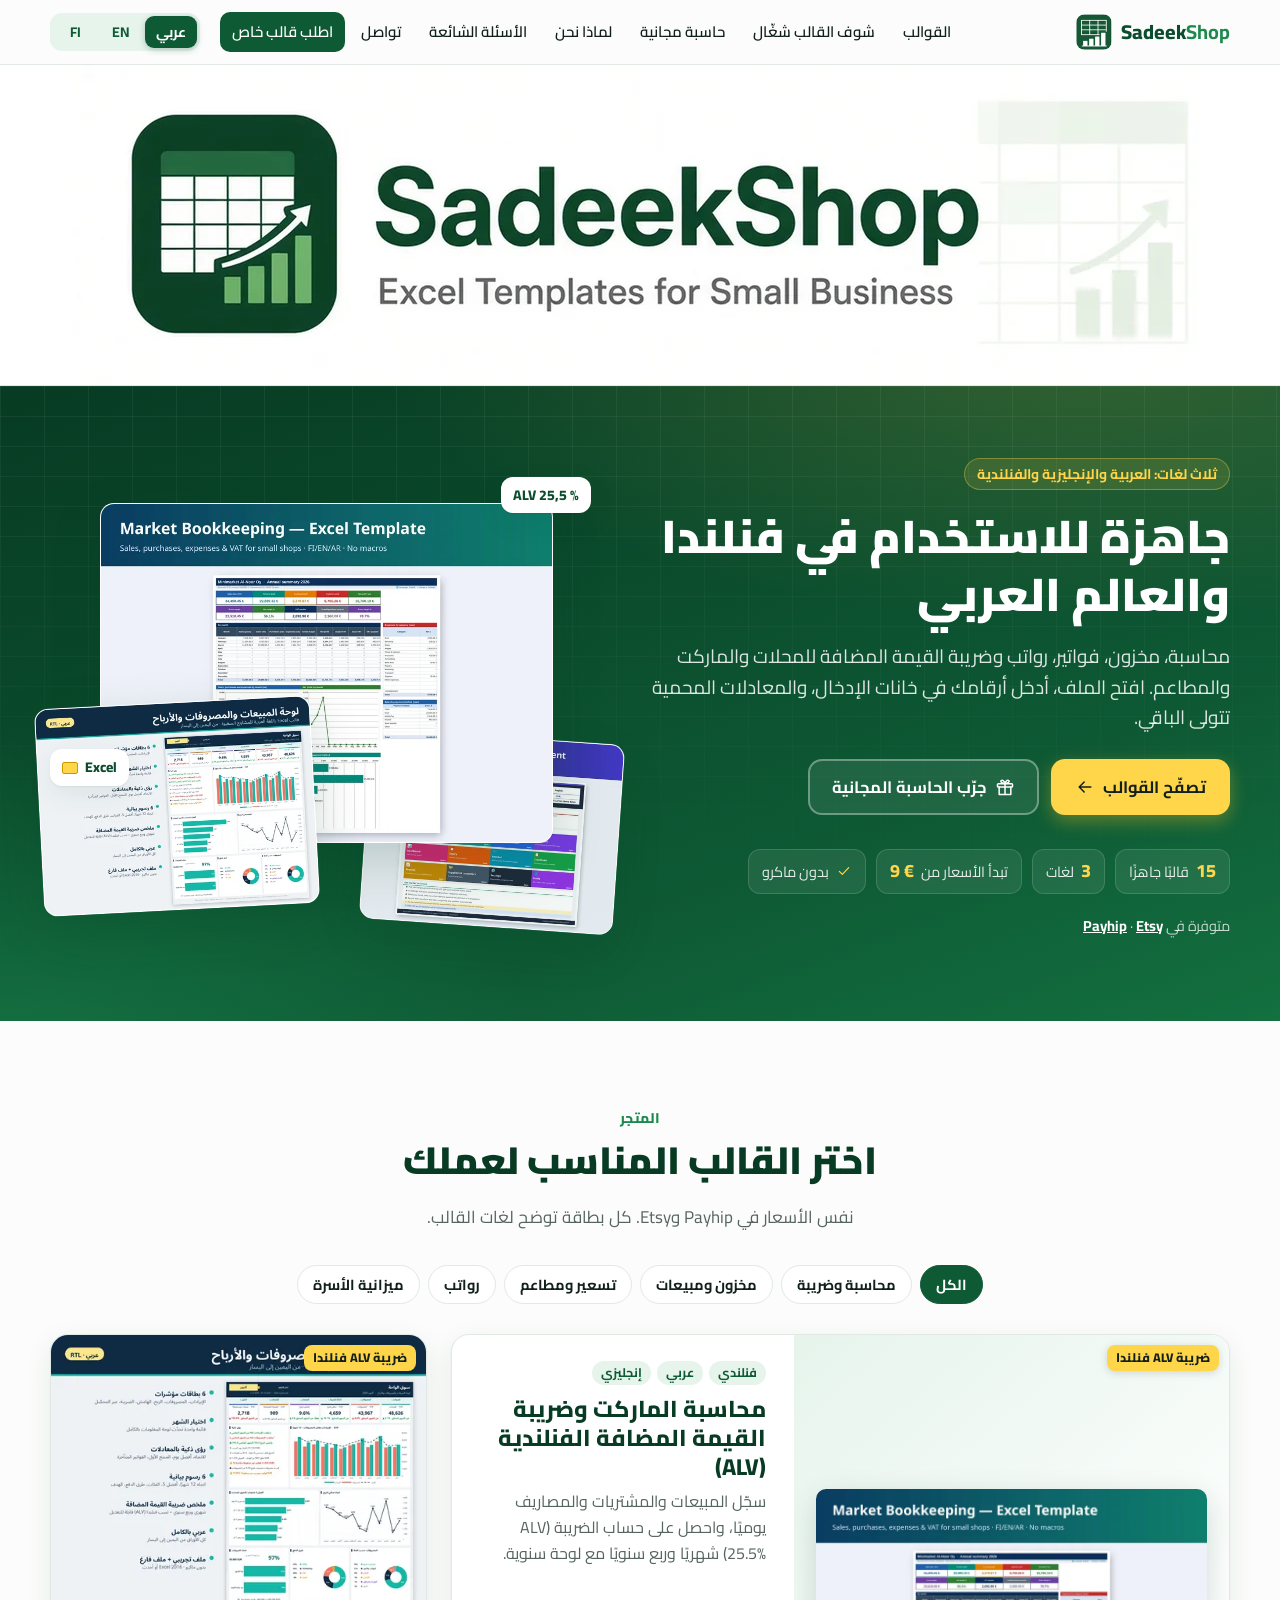
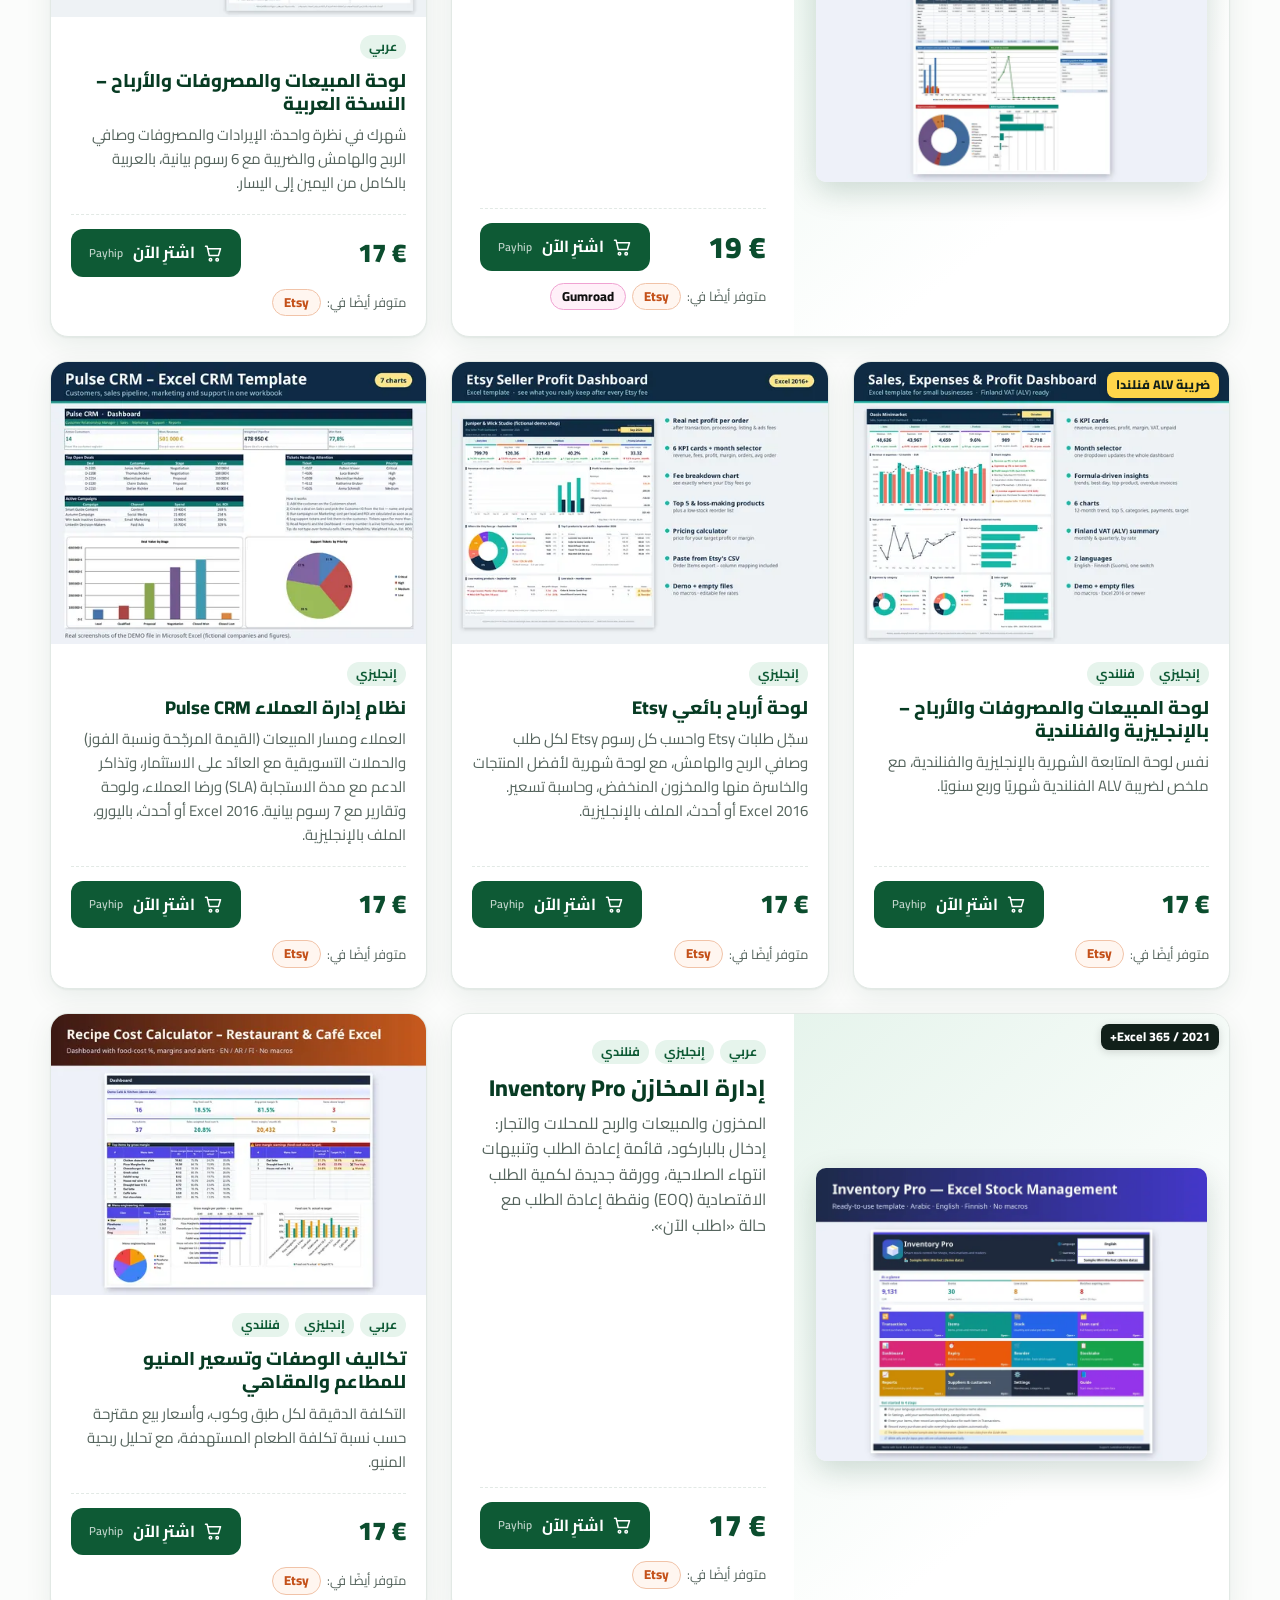
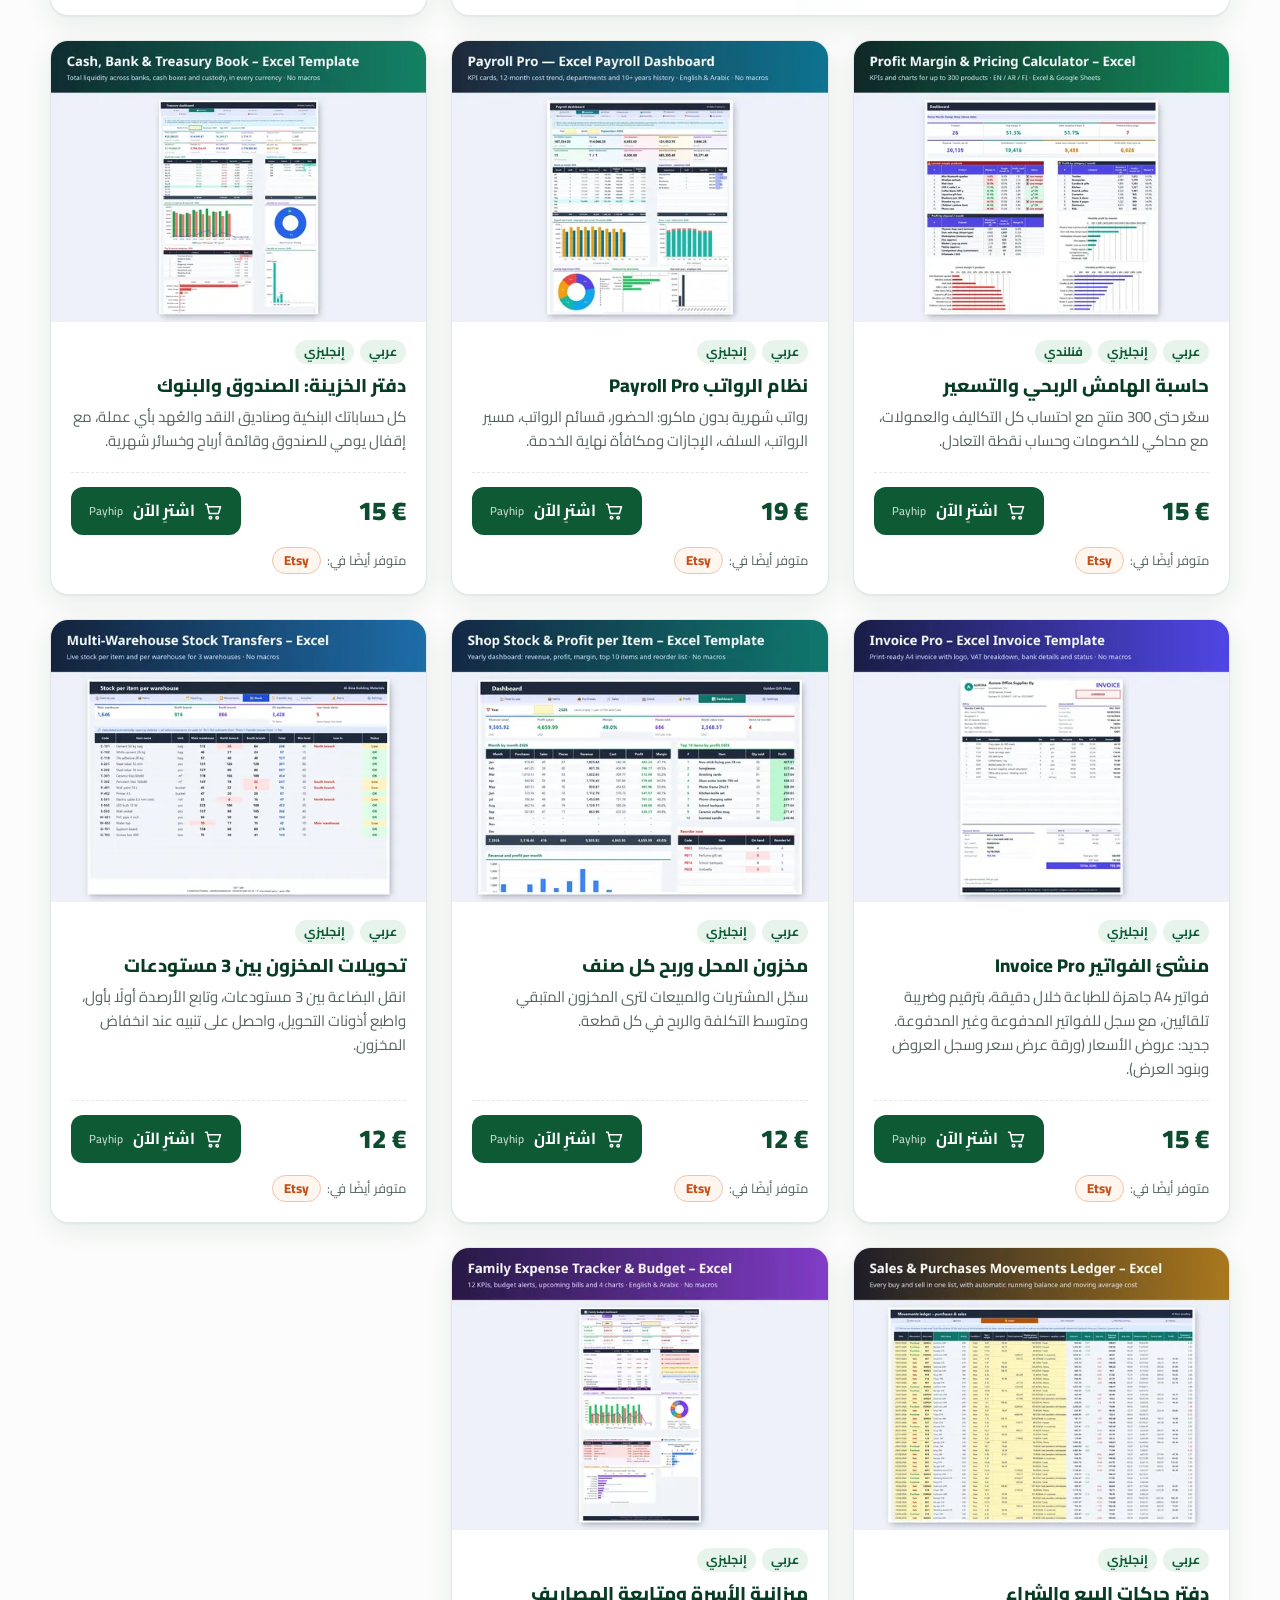
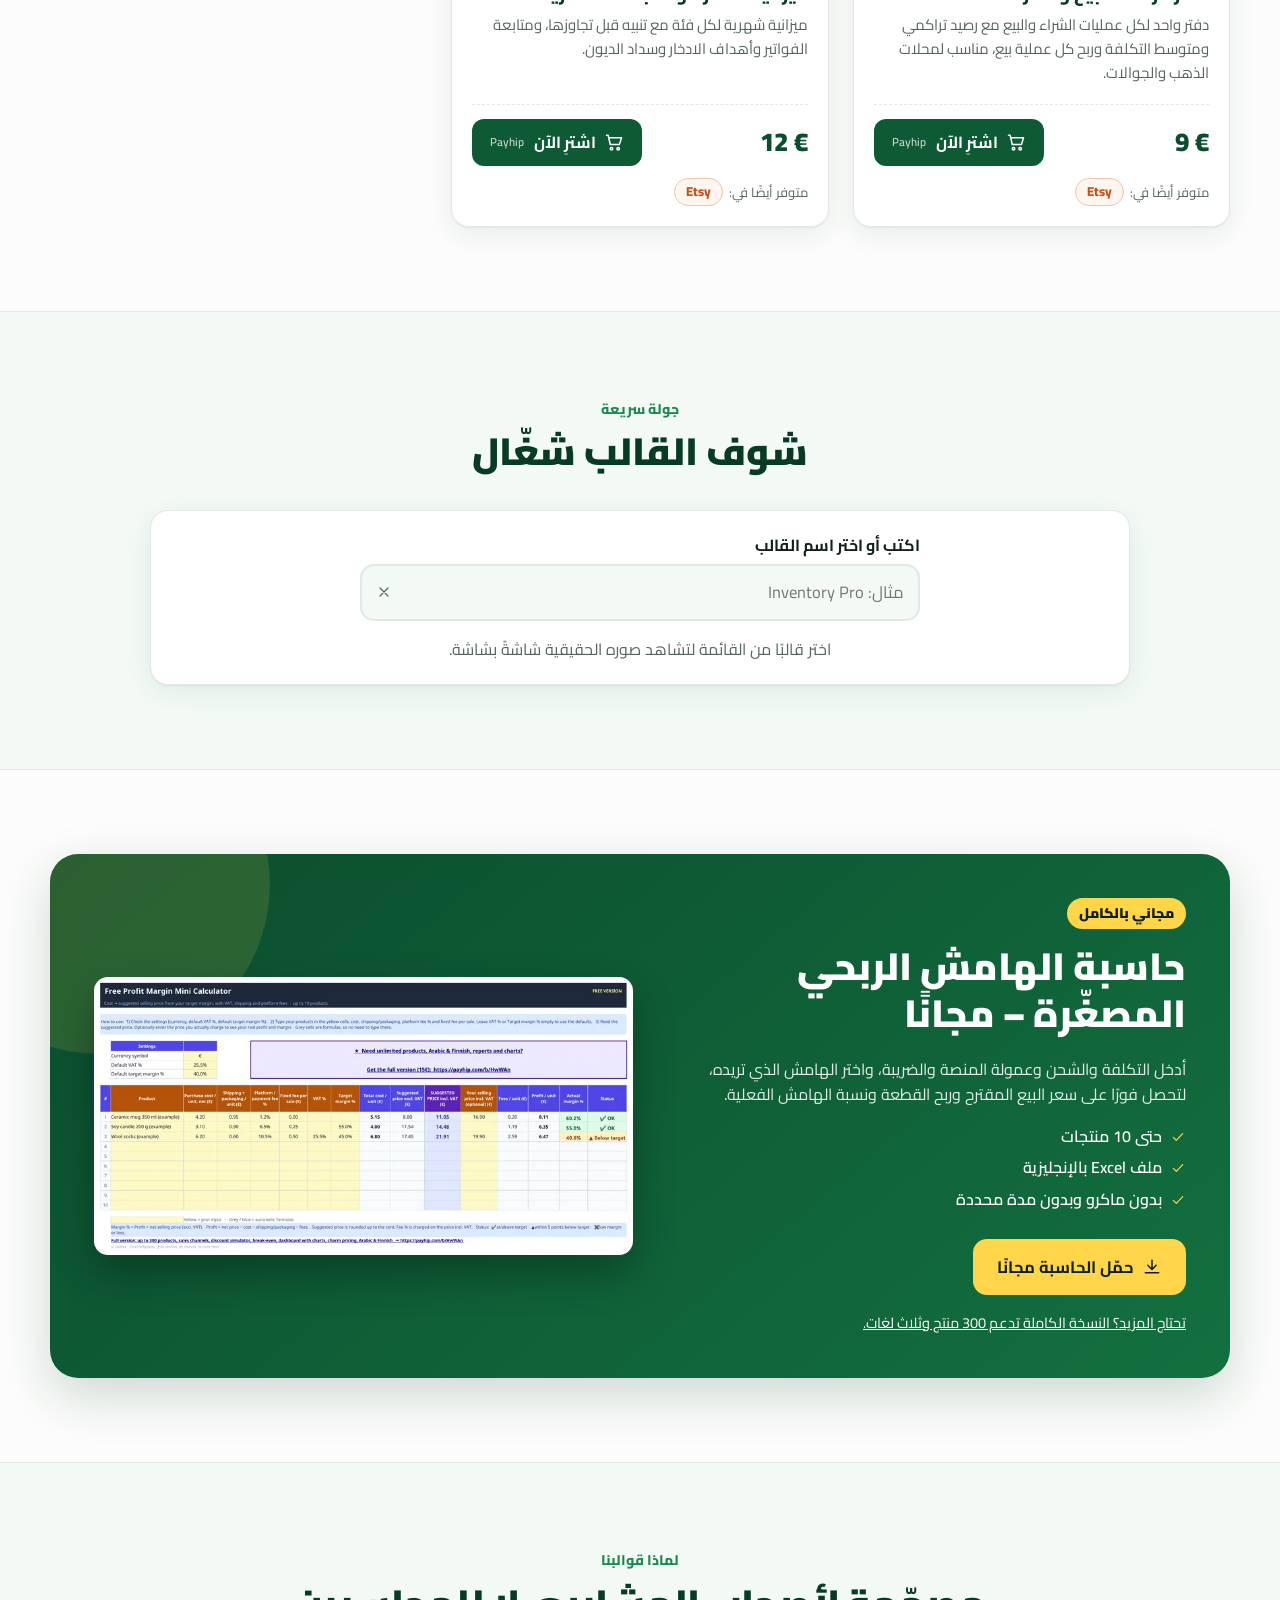
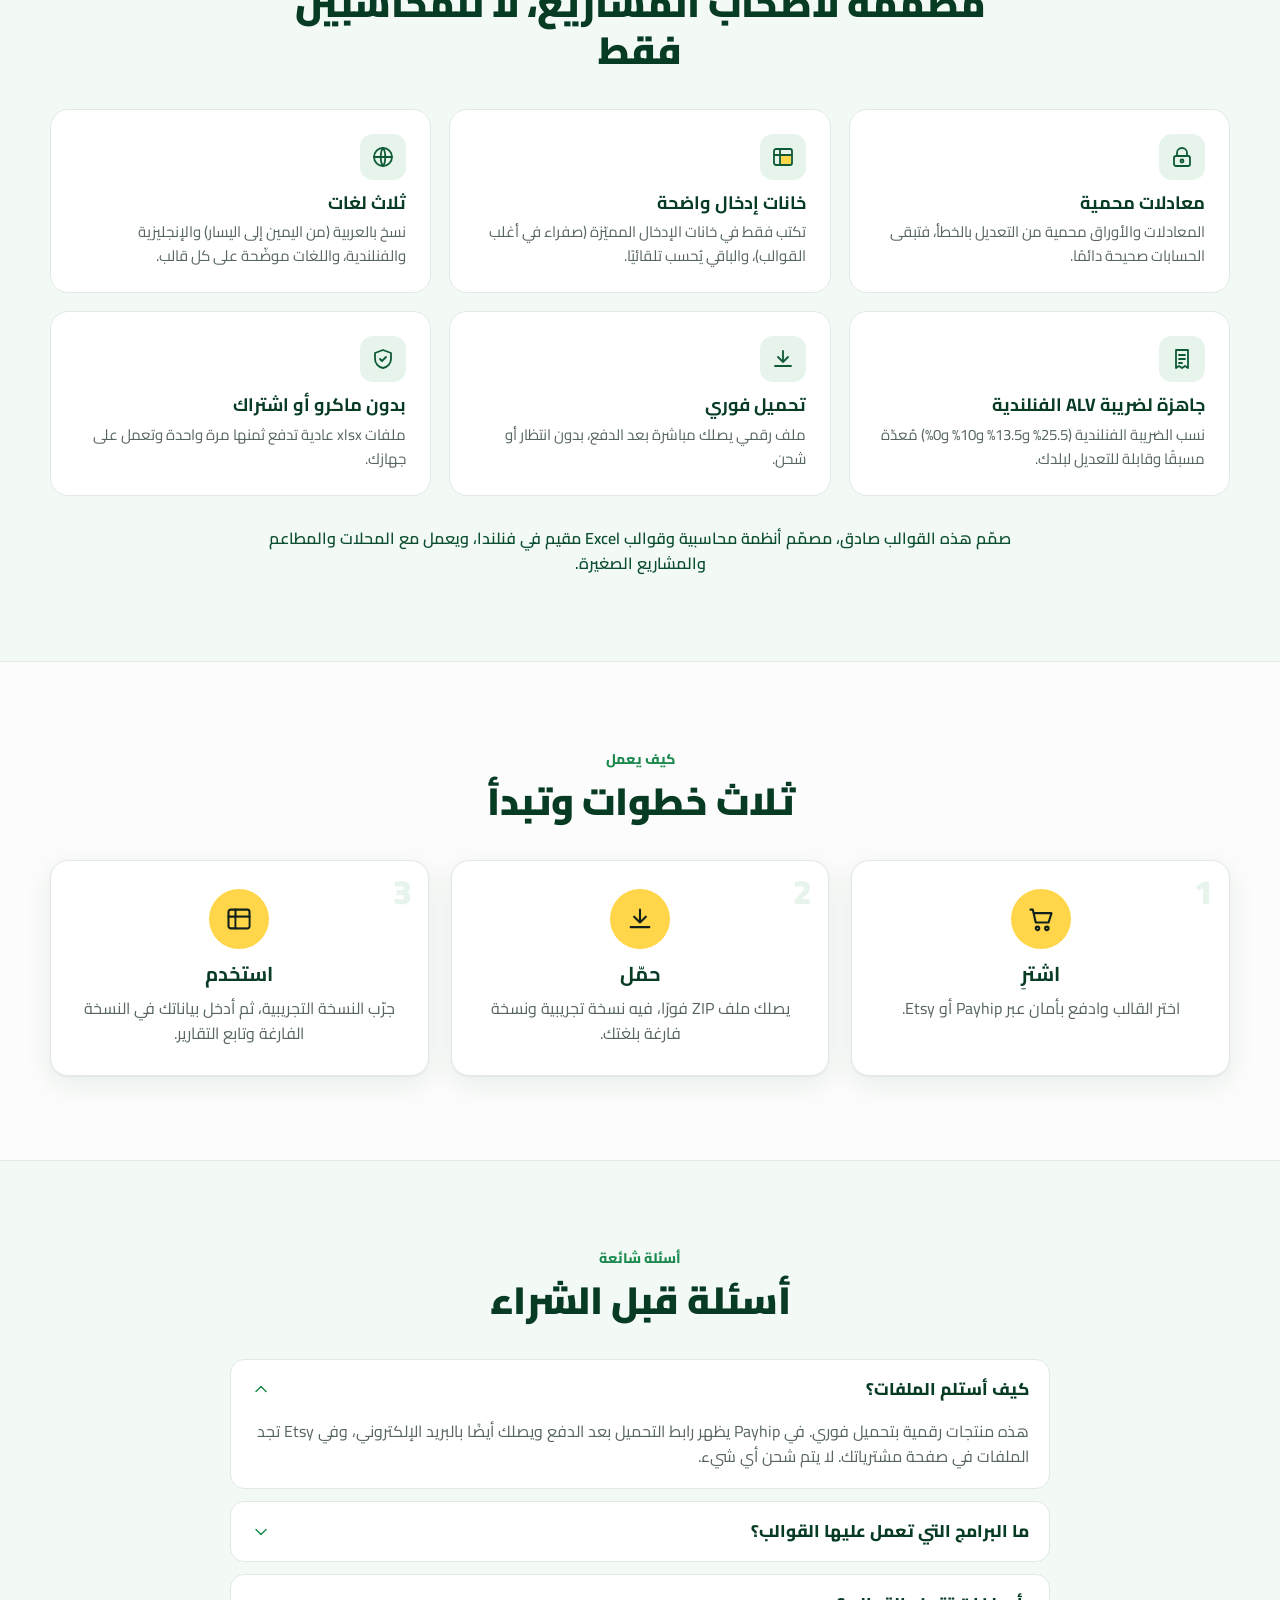
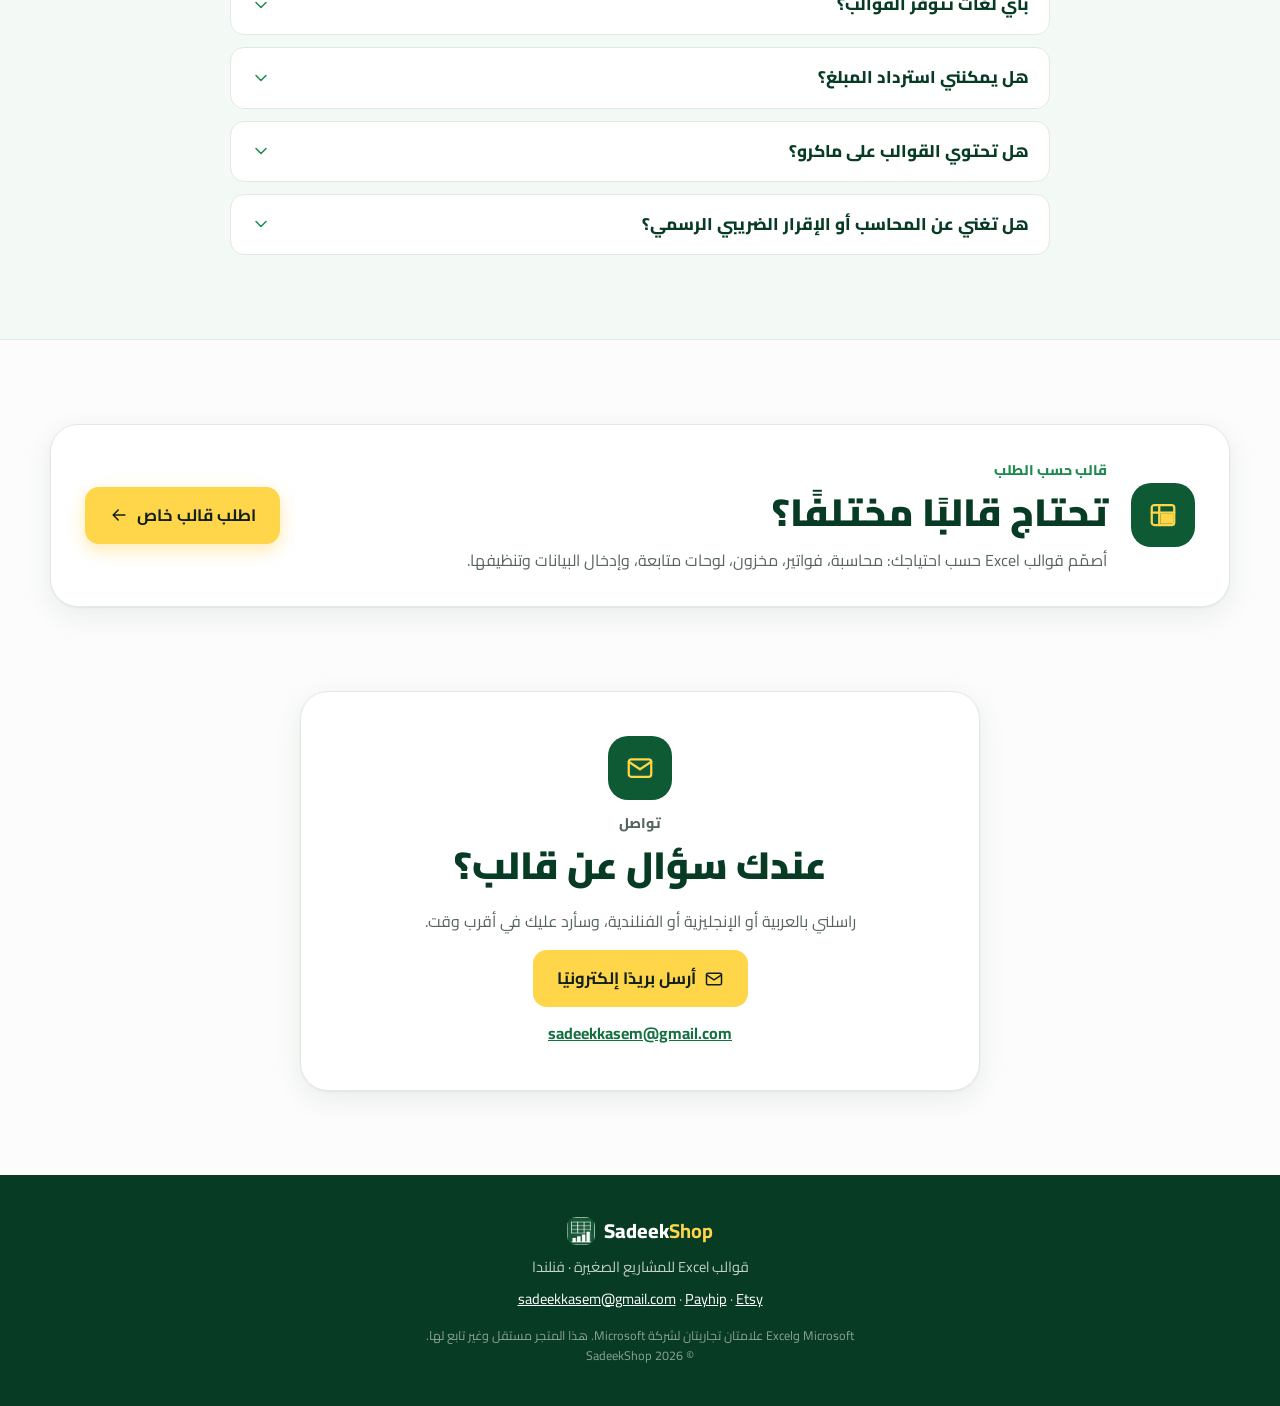
==== commit 4478d242: "Add Pulse CRM template" ====
--- a/index.html
+++ b/index.html
@@ -72,7 +72,7 @@
         <a class="btn btn-ghost btn-lg" href="#free"><svg class="ic" viewBox="0 0 24 24" fill="none" stroke="currentColor" stroke-width="1.8" stroke-linecap="round" stroke-linejoin="round" aria-hidden="true"><rect x="3" y="8" width="18" height="4" rx="1"/><path d="M5 12v9h14v-9M12 8v13M12 8S10.5 3 8 4s0 4 4 4zm0 0s1.5-5 4-4 0 4-4 4z"/></svg><span data-i18n="hero.cta2">جرّب الحاسبة المجانية</span></a>
       </div>
       <ul class="stats">
-        <li><b>14</b><span data-i18n="stat.templates">قالبًا جاهزًا</span></li>
+        <li><b>15</b><span data-i18n="stat.templates">قالبًا جاهزًا</span></li>
         <li><b>3</b><span data-i18n="stat.langs">لغات</span></li>
         <li><span data-i18n="stat.from">تبدأ الأسعار من</span><b><bdi data-price='{"ar": "9 \u20ac", "en": "\u20ac9", "fi": "9 \u20ac"}'>9 €</bdi></b></li>
         <li><b><svg class="ic sm" viewBox="0 0 24 24" fill="none" stroke="currentColor" stroke-width="1.8" stroke-linecap="round" stroke-linejoin="round" aria-hidden="true"><path d="M5 12.5l4.5 4.5L19 7"/></svg></b><span data-i18n="stat.nomacro">بدون ماكرو</span></li>
@@ -175,6 +175,26 @@
     </div>
     <div class="stores-alt"><span class="also" data-i18n="card.also">متوفر أيضًا في:</span>
       <a class="store store-etsy" href="https://www.etsy.com/listing/4599583568" target="_blank" rel="noopener">Etsy</a>
+    </div>
+  </div>
+</article>
+<article class="card" data-cat="stock">
+  <a class="card-media" href="https://payhip.com/b/y6NFv" target="_blank" rel="noopener" tabindex="-1" aria-hidden="true">
+    <img src="assets/img/pulse-crm-480.webp" srcset="assets/img/pulse-crm-480.webp 480w, assets/img/pulse-crm-800.webp 800w" sizes="(max-width:640px) 92vw, (max-width:1024px) 46vw, 380px" width="800" height="600" loading="lazy" decoding="async" alt="نظام إدارة العملاء Pulse CRM" data-alt-key="p.pulse-crm.name">
+    
+  </a>
+  <div class="card-body">
+    <ul class="langs"><li class="lg lg-en"><span data-i18n="lang.en">إنجليزي</span></li></ul>
+    <h3 class="card-title" data-i18n="p.pulse-crm.name">نظام إدارة العملاء Pulse CRM</h3>
+    <p class="card-text" data-i18n="p.pulse-crm.ben">العملاء ومسار المبيعات (القيمة المرجّحة ونسبة الفوز) والحملات التسويقية مع العائد على الاستثمار، وتذاكر الدعم مع مدة الاستجابة (SLA) ورضا العملاء، ولوحة وتقارير مع 7 رسوم بيانية. Excel 2016 أو أحدث، باليورو، الملف بالإنجليزية.</p>
+    <div class="card-foot">
+      <div class="price"><bdi data-price='{"ar": "17 \u20ac", "en": "\u20ac17", "fi": "17 \u20ac"}'>17 €</bdi></div>
+      <div class="actions">
+        <a class="btn btn-buy" href="https://payhip.com/b/y6NFv" target="_blank" rel="noopener"><svg class="ic" viewBox="0 0 24 24" fill="none" stroke="currentColor" stroke-width="1.8" stroke-linecap="round" stroke-linejoin="round" aria-hidden="true"><circle cx="9" cy="20" r="1.5"/><circle cx="17" cy="20" r="1.5"/><path d="M3 4h2l2.5 11h11L21 7H6.2"/></svg><span data-i18n="card.buy">اشترِ الآن</span><small class="via">Payhip</small></a>
+      </div>
+    </div>
+    <div class="stores-alt"><span class="also" data-i18n="card.also">متوفر أيضًا في:</span>
+      <a class="store store-etsy" href="https://www.etsy.com/listing/4601579525" target="_blank" rel="noopener">Etsy</a>
     </div>
   </div>
 </article>
@@ -508,8 +528,8 @@
   </div>
 </footer>
 
-<script>window.I18N={"meta.title":{"ar":"SadeekShop | قوالب Excel جاهزة للمشاريع الصغيرة – عربي، إنجليزي، فنلندي","en":"SadeekShop | Ready Excel Templates for Small Businesses – Arabic, English, Finnish","fi":"SadeekShop | Valmiit Excel-pohjat pienyrityksille – arabia, englanti, suomi"},"meta.desc":{"ar":"قوالب Excel جاهزة للمحلات والماركت والمطاعم والمشاريع الصغيرة: محاسبة وضريبة ALV الفنلندية، مخزون، فواتير، رواتب وتسعير. بالعربية والإنجليزية والفنلندية، تحميل فوري.","en":"Ready-made Excel templates for shops, mini-markets, restaurants and small businesses: bookkeeping and Finnish VAT (ALV), stock, invoices, payroll and pricing. Arabic, English and Finnish. Instant download.","fi":"Valmiit Excel-pohjat kaupoille, ravintoloille ja pienyrityksille: kirjanpito ja ALV, varasto, laskutus, palkat ja hinnoittelu. Arabiaksi, englanniksi ja suomeksi. Välitön lataus."},"skip":{"ar":"انتقل إلى المحتوى","en":"Skip to content","fi":"Siirry sisältöön"},"promo.text":{"ar":"خصم 30% على كل القوالب في متجر Payhip بالكود","en":"30% off everything on Payhip with code","fi":"30 % alennus kaikesta Payhipissä koodilla"},"promo.until":{"ar":"حتى 28 أكتوبر 2026","en":"until 28 Oct 2026","fi":"28.10.2026 asti"},"promo.copy":{"ar":"نسخ","en":"Copy","fi":"Kopioi"},"promo.copied":{"ar":"تم النسخ","en":"Copied","fi":"Kopioitu"},"promo.close":{"ar":"إغلاق","en":"Close","fi":"Sulje"},"nav.products":{"ar":"القوالب","en":"Templates","fi":"Pohjat"},"nav.free":{"ar":"حاسبة مجانية","en":"Free calculator","fi":"Ilmainen laskuri"},"nav.why":{"ar":"لماذا نحن","en":"Why us","fi":"Miksi me"},"nav.faq":{"ar":"الأسئلة الشائعة","en":"FAQ","fi":"UKK"},"nav.contact":{"ar":"تواصل","en":"Contact","fi":"Yhteystiedot"},"nav.lang":{"ar":"اللغة","en":"Language","fi":"Kieli"},"hero.eyebrow":{"ar":"ثلاث لغات: العربية والإنجليزية والفنلندية","en":"Arabic · English · Finnish","fi":"Arabiaksi, englanniksi ja suomeksi"},"hero.title":{"ar":"جاهزة للاستخدام في فنلندا والعالم العربي","en":"Ready to use in Finland and the Arab world","fi":"Valmiina käyttöön Suomessa ja arabimaailmassa"},"hero.lead":{"ar":"محاسبة، مخزون، فواتير، رواتب وضريبة القيمة المضافة للمحلات والماركت والمطاعم. افتح الملف، أدخل أرقامك في خانات الإدخال، والمعادلات المحمية تتولى الباقي.","en":"Bookkeeping, stock, invoices, payroll and VAT for shops, mini-markets and restaurants. Open the file, type your numbers into the input cells and let the protected formulas do the rest.","fi":"Kirjanpito, varasto, laskutus, palkat ja ALV kaupoille, marketeille ja ravintoloille. Avaa tiedosto, syötä luvut syöttösoluihin ja anna suojattujen kaavojen hoitaa loput."},"hero.cta":{"ar":"تصفّح القوالب","en":"Browse templates","fi":"Selaa pohjia"},"hero.cta2":{"ar":"جرّب الحاسبة المجانية","en":"Try the free calculator","fi":"Kokeile ilmaista laskuria"},"stat.templates":{"ar":"قالبًا جاهزًا","en":"ready templates","fi":"valmista pohjaa"},"stat.langs":{"ar":"لغات","en":"languages","fi":"kieltä"},"stat.from":{"ar":"تبدأ الأسعار من","en":"prices from","fi":"hinnat alkaen"},"stat.instant":{"ar":"تحميل فوري","en":"instant download","fi":"välitön lataus"},"stat.nomacro":{"ar":"بدون ماكرو","en":"no macros","fi":"ei makroja"},"hero.stores":{"ar":"متوفرة في","en":"Available on","fi":"Saatavilla:"},"products.kicker":{"ar":"المتجر","en":"The shop","fi":"Kauppa"},"products.title":{"ar":"اختر القالب المناسب لعملك","en":"Pick the template that fits your business","fi":"Valitse yrityksellesi sopiva pohja"},"products.sub":{"ar":"نفس الأسعار في Payhip وEtsy. كل بطاقة توضح لغات القالب.","en":"Same prices on Payhip and Etsy. Each card shows the languages included.","fi":"Samat hinnat Payhipissä ja Etsyssä. Jokaisessa kortissa näkyvät pohjan kielet."},"filter.all":{"ar":"الكل","en":"All","fi":"Kaikki"},"filter.acc":{"ar":"محاسبة وضريبة","en":"Accounting & VAT","fi":"Kirjanpito ja ALV"},"filter.stock":{"ar":"مخزون ومبيعات","en":"Stock & sales","fi":"Varasto ja myynti"},"filter.price":{"ar":"تسعير ومطاعم","en":"Pricing & restaurants","fi":"Hinnoittelu ja ravintolat"},"filter.hr":{"ar":"رواتب","en":"Payroll","fi":"Palkat"},"filter.home":{"ar":"ميزانية الأسرة","en":"Home budget","fi":"Kotitalous"},"card.buy":{"ar":"اشترِ الآن","en":"Buy now","fi":"Osta nyt"},"card.etsy":{"ar":"في Etsy","en":"On Etsy","fi":"Etsyssä"},"card.also":{"ar":"متوفر أيضًا في:","en":"Also on:","fi":"Myös:"},"card.on":{"ar":"عبر Payhip","en":"via Payhip","fi":"Payhipin kautta"},"tag.alv":{"ar":"ضريبة ALV فنلندا","en":"Finnish ALV","fi":"Suomen ALV"},"tag.x365":{"ar":"Excel 365 / 2021+","en":"Excel 365 / 2021+","fi":"Excel 365 / 2021+"},"lang.ar":{"ar":"عربي","en":"Arabic","fi":"arabia"},"lang.en":{"ar":"إنجليزي","en":"English","fi":"englanti"},"lang.fi":{"ar":"فنلندي","en":"Finnish","fi":"suomi"},"free.badge":{"ar":"مجاني بالكامل","en":"Free · €0","fi":"Ilmainen · 0 €"},"free.title":{"ar":"حاسبة الهامش الربحي المصغّرة – مجانًا","en":"Free Profit Margin Mini Calculator","fi":"Ilmainen katelaskuri (minilaskuri)"},"free.text":{"ar":"أدخل التكلفة والشحن وعمولة المنصة والضريبة، واختر الهامش الذي تريده، لتحصل فورًا على سعر البيع المقترح وربح القطعة ونسبة الهامش الفعلية.","en":"Enter cost, shipping, platform fee and VAT, choose your target margin and instantly get the suggested selling price, profit per unit and real margin %.","fi":"Syötä hankintahinta, toimitus, myyntialustan palkkio ja ALV, valitse tavoitekate ja saat heti ehdotetun myyntihinnan, kappalekohtaisen voiton ja todellisen kateprosentin."},"free.p1":{"ar":"حتى 10 منتجات","en":"Up to 10 products","fi":"Enintään 10 tuotetta"},"free.p2":{"ar":"ملف Excel بالإنجليزية","en":"Excel file in English","fi":"Excel-tiedosto englanniksi"},"free.p3":{"ar":"بدون ماكرو وبدون مدة محددة","en":"No macros, no time limit","fi":"Ei makroja, ei aikarajaa"},"free.cta":{"ar":"حمّل الحاسبة مجانًا","en":"Download it free","fi":"Lataa ilmaiseksi"},"free.more":{"ar":"تحتاج المزيد؟ النسخة الكاملة تدعم 300 منتج وثلاث لغات.","en":"Need more? The full version handles 300 products in three languages.","fi":"Tarvitsetko enemmän? Täysversiossa 300 tuotetta ja kolme kieltä."},"why.kicker":{"ar":"لماذا قوالبنا","en":"Why these templates","fi":"Miksi nämä pohjat"},"why.title":{"ar":"مصمّمة لأصحاب المشاريع، لا للمحاسبين فقط","en":"Built for business owners, not only accountants","fi":"Tehty yrittäjille, ei vain kirjanpitäjille"},"why.1t":{"ar":"معادلات محمية","en":"Locked formulas","fi":"Suojatut kaavat"},"why.1d":{"ar":"المعادلات والأوراق محمية من التعديل بالخطأ، فتبقى الحسابات صحيحة دائمًا.","en":"Formulas and sheets are protected against accidental changes, so the math stays right.","fi":"Kaavat ja välilehdet on suojattu vahingossa tehdyiltä muutoksilta, joten laskelmat pysyvät oikeina."},"why.2t":{"ar":"خانات إدخال واضحة","en":"Easy input cells","fi":"Selkeät syöttösolut"},"why.2d":{"ar":"تكتب فقط في خانات الإدخال المميّزة (صفراء في أغلب القوالب)، والباقي يُحسب تلقائيًا.","en":"You only type in the marked input cells (yellow in most templates). Everything else is calculated for you.","fi":"Kirjoitat vain merkittyihin syöttösoluihin (useimmissa pohjissa keltaiset). Kaikki muu lasketaan puolestasi."},"why.3t":{"ar":"ثلاث لغات","en":"3 languages","fi":"3 kieltä"},"why.3d":{"ar":"نسخ بالعربية (من اليمين إلى اليسار) والإنجليزية والفنلندية، واللغات موضّحة على كل قالب.","en":"Arabic (right-to-left), English and Finnish editions. The languages are shown on every template.","fi":"Arabian- (oikealta vasemmalle), englannin- ja suomenkieliset versiot. Kielet näkyvät jokaisessa pohjassa."},"why.4t":{"ar":"جاهزة لضريبة ALV الفنلندية","en":"Finnish ALV/VAT ready","fi":"Valmiina Suomen ALV:lle"},"why.4d":{"ar":"نسب الضريبة الفنلندية (25.5% و13.5% و10% و0%) مُعدّة مسبقًا وقابلة للتعديل لبلدك.","en":"Finnish VAT rates (25.5%, 13.5%, 10%, 0%) are preset and editable for your country.","fi":"Suomen ALV-kannat (25,5 %, 13,5 %, 10 %, 0 %) valmiina, ja niitä voi muuttaa oman maan mukaan."},"why.5t":{"ar":"تحميل فوري","en":"Instant download","fi":"Välitön lataus"},"why.5d":{"ar":"ملف رقمي يصلك مباشرة بعد الدفع، بدون انتظار أو شحن.","en":"A digital file you get right after payment. No waiting, no shipping.","fi":"Digitaalinen tiedosto heti maksun jälkeen. Ei odottelua eikä toimituskuluja."},"why.6t":{"ar":"بدون ماكرو أو اشتراك","en":"No macros, no subscription","fi":"Ei makroja, ei tilausmaksua"},"why.6d":{"ar":"ملفات xlsx عادية تدفع ثمنها مرة واحدة وتعمل على جهازك.","en":"Plain .xlsx files you pay for once and keep on your own computer.","fi":"Tavallisia .xlsx-tiedostoja: maksat kerran ja ne pysyvät omalla koneellasi."},"about":{"ar":"صمّم هذه القوالب صادق، مصمّم أنظمة محاسبية وقوالب Excel مقيم في فنلندا، ويعمل مع المحلات والمطاعم والمشاريع الصغيرة.","en":"These templates are designed by Sadeek, a Finland-based designer of accounting systems and Excel templates for shops, restaurants and small businesses.","fi":"Pohjat on suunnitellut Sadeek, Suomessa toimiva kirjanpitojärjestelmien ja Excel-pohjien suunnittelija, kauppojen, ravintoloiden ja pienyritysten tarpeisiin."},"how.kicker":{"ar":"كيف يعمل","en":"How it works","fi":"Näin se toimii"},"how.title":{"ar":"ثلاث خطوات وتبدأ","en":"Three steps and you're running","fi":"Kolme askelta ja pääset alkuun"},"how.1t":{"ar":"اشترِ","en":"Buy","fi":"Osta"},"how.1d":{"ar":"اختر القالب وادفع بأمان عبر Payhip أو Etsy.","en":"Pick a template and pay securely on Payhip or Etsy.","fi":"Valitse pohja ja maksa turvallisesti Payhipissä tai Etsyssä."},"how.2t":{"ar":"حمّل","en":"Download","fi":"Lataa"},"how.2d":{"ar":"يصلك ملف ZIP فورًا، فيه نسخة تجريبية ونسخة فارغة بلغتك.","en":"You get a ZIP file at once, with a demo copy and an empty copy in your language.","fi":"Saat ZIP-tiedoston heti: mukana esimerkkiversio ja tyhjä versio omalla kielelläsi."},"how.3t":{"ar":"استخدم","en":"Use","fi":"Käytä"},"how.3d":{"ar":"جرّب النسخة التجريبية، ثم أدخل بياناتك في النسخة الفارغة وتابع التقارير.","en":"Explore the demo, then enter your own data in the empty copy and follow the reports.","fi":"Tutustu esimerkkiin, syötä omat tietosi tyhjään versioon ja seuraa raportteja."},"faq.kicker":{"ar":"أسئلة شائعة","en":"FAQ","fi":"UKK"},"faq.title":{"ar":"أسئلة قبل الشراء","en":"Questions before you buy","fi":"Kysyttävää ennen ostoa?"},"faq.1q":{"ar":"كيف أستلم الملفات؟","en":"How do I get the files?","fi":"Miten saan tiedostot?"},"faq.1a":{"ar":"هذه منتجات رقمية بتحميل فوري. في Payhip يظهر رابط التحميل بعد الدفع ويصلك أيضًا بالبريد الإلكتروني، وفي Etsy تجد الملفات في صفحة مشترياتك. لا يتم شحن أي شيء.","en":"These are digital products with instant download. On Payhip the download link appears after payment and is also emailed to you; on Etsy the files are in your Purchases page. Nothing is shipped.","fi":"Tuotteet ovat digitaalisia ja ladattavissa heti. Payhipissä latauslinkki näkyy maksun jälkeen ja tulee myös sähköpostiisi, Etsyssä tiedostot löytyvät Ostokset-sivulta. Mitään ei lähetetä postitse."},"faq.2q":{"ar":"ما البرامج التي تعمل عليها القوالب؟","en":"Which apps do the templates work with?","fi":"Millä ohjelmilla pohjat toimivat?"},"faq.2a":{"ar":"القوالب مصممة لبرنامج Microsoft Excel على الكمبيوتر (ويندوز أو ماك)، وأغلبها يعمل على Excel 2016 أو أحدث وMicrosoft 365. قالب Inventory Pro يحتاج Excel 365 أو Excel 2021 أو أحدث. كثير منها يفتح أيضًا في LibreOffice Calc، بينما Google Sheets وتطبيقات الجوال غير مدعومة رسميًا في أغلب القوالب. المتطلبات الدقيقة مكتوبة في صفحة كل منتج.","en":"They are made for Microsoft Excel on a computer (Windows or Mac). Most work with Excel 2016 or newer and Microsoft 365; Inventory Pro needs Excel 365 or Excel 2021 or newer. Many also open in LibreOffice Calc, while Google Sheets and mobile apps are not officially supported for most templates. The exact requirements are on each product page.","fi":"Pohjat on tehty Microsoft Excelille tietokoneella (Windows tai Mac). Useimmat toimivat Excel 2016:ssa tai uudemmassa ja Microsoft 365:ssä, Inventory Pro vaatii Excel 365:n tai Excel 2021:n tai uudemman. Monet aukeavat myös LibreOffice Calcissa, mutta Google Sheets ja mobiilisovellukset eivät ole virallisesti tuettuja useimmissa pohjissa. Tarkat vaatimukset löytyvät kunkin tuotteen sivulta."},"faq.3q":{"ar":"بأي لغات تتوفر القوالب؟","en":"Which languages are included?","fi":"Mitä kieliä pohjissa on?"},"faq.3a":{"ar":"كل قالب يوضح لغاته على بطاقته. بعض القوالب بثلاث لغات (عربي وإنجليزي وفنلندي)، وأغلب الباقي بالعربية والإنجليزية. النسخ العربية من اليمين إلى اليسار.","en":"Each card lists its languages. Some templates come in all three (Arabic, English, Finnish); most others in Arabic and English. Arabic editions run right-to-left.","fi":"Jokaisen pohjan kielet näkyvät sen kortissa. Osa pohjista on kolmella kielellä (arabia, englanti, suomi), useimmat muut arabiaksi ja englanniksi. Arabiankieliset versiot ovat oikealta vasemmalle."},"faq.4q":{"ar":"هل يمكنني استرداد المبلغ؟","en":"Can I get a refund?","fi":"Voinko saada rahat takaisin?"},"faq.4a":{"ar":"لأنها ملفات رقمية، لا تُقبل الإرجاعات عادةً، وتُعالج أي طلبات استرداد حسب سياسة المنصة التي اشتريت منها (Payhip أو Etsy). إذا لم يعمل شيء كما يجب، راسلني وسأساعدك.","en":"Because these are digital files, returns are generally not accepted, and any refund request is handled under the policy of the platform you bought from (Payhip or Etsy). If something doesn't work, email me and I'll help.","fi":"Koska kyse on digitaalisista tiedostoista, palautuksia ei yleensä hyväksytä, ja hyvityspyynnöt käsitellään sen alustan (Payhip tai Etsy) ehtojen mukaan, josta ostit. Jos jokin ei toimi, lähetä minulle sähköpostia, niin autan."},"faq.5q":{"ar":"هل تحتوي القوالب على ماكرو؟","en":"Do the templates contain macros?","fi":"Onko pohjissa makroja?"},"faq.5a":{"ar":"لا. كلها ملفات xlsx عادية بدون ماكرو وبدون روابط خارجية.","en":"No. They are plain .xlsx files with no macros and no external links.","fi":"Ei. Ne ovat tavallisia .xlsx-tiedostoja ilman makroja ja ulkoisia linkkejä."},"faq.6q":{"ar":"هل تغني عن المحاسب أو الإقرار الضريبي الرسمي؟","en":"Do they replace an accountant or an official VAT return?","fi":"Korvaavatko pohjat kirjanpitäjän tai virallisen ALV-ilmoituksen?"},"faq.6a":{"ar":"لا. القوالب أدوات لتنظيم أرقامك ومتابعتها، وليست استشارة ضريبية أو قانونية. راجع أرقام الضريبة في OmaVero أو مع محاسبك.","en":"No. The templates help you organise and track your numbers; they are not tax or legal advice. Check your VAT figures in OmaVero or with your accountant.","fi":"Eivät. Pohjat auttavat järjestämään ja seuraamaan lukuja, mutta ne eivät ole vero- tai oikeudellista neuvontaa. Tarkista ALV-luvut OmaVerossa tai kirjanpitäjäsi kanssa."},"contact.kicker":{"ar":"تواصل","en":"Contact","fi":"Yhteystiedot"},"contact.title":{"ar":"عندك سؤال عن قالب؟","en":"Questions about a template?","fi":"Kysyttävää pohjista?"},"contact.text":{"ar":"راسلني بالعربية أو الإنجليزية أو الفنلندية، وسأرد عليك في أقرب وقت.","en":"Write to me in Arabic, English or Finnish and I'll get back to you as soon as I can.","fi":"Kirjoita arabiaksi, englanniksi tai suomeksi, niin vastaan mahdollisimman pian."},"contact.cta":{"ar":"أرسل بريدًا إلكترونيًا","en":"Send an email","fi":"Lähetä sähköpostia"},"footer.tagline":{"ar":"قوالب Excel للمشاريع الصغيرة · فنلندا","en":"Excel templates for small businesses · Finland","fi":"Excel-pohjat pienyrityksille · Suomi"},"footer.tm":{"ar":"Microsoft وExcel علامتان تجاريتان لشركة Microsoft. هذا المتجر مستقل وغير تابع لها.","en":"Microsoft and Excel are trademarks of Microsoft Corporation. This shop is independent and not affiliated with Microsoft.","fi":"Microsoft ja Excel ovat Microsoft Corporationin tavaramerkkejä. Tämä kauppa on itsenäinen eikä liity Microsoftiin."},"img.alt":{"ar":"صورة من القالب: ","en":"Template screenshot: ","fi":"Kuvakaappaus pohjasta: "},"free.alt":{"ar":"صورة من الحاسبة المجانية","en":"Free calculator screenshot","fi":"Kuvakaappaus ilmaisesta laskurista"},"banner.alt":{"ar":"SadeekShop – قوالب Excel للمشاريع الصغيرة","en":"SadeekShop – Excel Templates for Small Business","fi":"SadeekShop – Excel-pohjat pienyrityksille"},"hero.alt":{"ar":"صور من قوالب Excel","en":"Excel template screenshots","fi":"Kuvakaappauksia Excel-pohjista"},"p.finnish-bookkeeping-vat.name":{"ar":"محاسبة الماركت وضريبة القيمة المضافة الفنلندية (ALV)","en":"Finnish Bookkeeping & VAT (ALV) for Shops","fi":"Kirjanpito Market – kirjanpito ja ALV kaupoille"},"p.finnish-bookkeeping-vat.ben":{"ar":"سجّل المبيعات والمشتريات والمصاريف يوميًا، واحصل على حساب الضريبة (ALV ‎25.5%) شهريًا وربع سنويًا مع لوحة سنوية.","en":"Daily sales, purchases and expenses with automatic VAT (ALV 25.5%), monthly and quarterly VAT and an annual dashboard.","fi":"Päivän myynnit, ostot ja kulut, automaattinen ALV (25,5 %), kuukausi- ja neljännesvuosilaskelma sekä vuosikojelauta."},"p.inventory-pro.name":{"ar":"إدارة المخازن Inventory Pro","en":"Inventory Pro – Stock Management","fi":"Inventory Pro – varastonhallinta"},"p.inventory-pro.ben":{"ar":"المخزون والمبيعات والربح للمحلات والتجار: إدخال بالباركود، قائمة إعادة الطلب وتنبيهات انتهاء الصلاحية، وورقة جديدة لكمية الطلب الاقتصادية (EOQ) ونقطة إعادة الطلب مع حالة «اطلب الآن».","en":"Stock, sales and gross profit for shops and traders: barcode entry, reorder list and expiry alerts. New: EOQ (economic order quantity) & reorder point sheet with an order-now status.","fi":"Varasto, myynti ja myyntikate kaupoille: viivakoodisyöttö, tilauslista ja vanhenemishälytykset. Uutta: EOQ (taloudellinen tilauserä) ja tilauspiste -välilehti, jossa tilaa nyt -tila."},"p.sales-profit-dashboard-ar.name":{"ar":"لوحة المبيعات والمصروفات والأرباح – النسخة العربية","en":"Sales, Expenses & Profit Dashboard – Arabic Edition","fi":"Myynnin, kulujen ja tuloksen kojelauta – arabiankielinen"},"p.sales-profit-dashboard-ar.ben":{"ar":"شهرك في نظرة واحدة: الإيرادات والمصروفات وصافي الربح والهامش والضريبة مع 6 رسوم بيانية، بالعربية بالكامل من اليمين إلى اليسار.","en":"Your month at a glance: revenue, expenses, net profit, margin and VAT with 6 charts. Fully right-to-left Arabic.","fi":"Kuukausi yhdellä silmäyksellä: liikevaihto, kulut, nettotulos, kate ja ALV sekä 6 kaaviota. Kokonaan arabiaksi, oikealta vasemmalle."},"p.sales-profit-dashboard-en-fi.name":{"ar":"لوحة المبيعات والمصروفات والأرباح – بالإنجليزية والفنلندية","en":"Sales, Expenses & Profit Dashboard – English & Finnish","fi":"Myynnin, kulujen ja tuloksen kojelauta – englanti ja suomi"},"p.sales-profit-dashboard-en-fi.ben":{"ar":"نفس لوحة المتابعة الشهرية بالإنجليزية والفنلندية، مع ملخص لضريبة ALV الفنلندية شهريًا وربع سنويًا.","en":"The same monthly dashboard in English and Finnish, with a Finland ALV summary by month and quarter.","fi":"Sama kuukausikojelauta englanniksi ja suomeksi, ALV-yhteenveto kuukausittain ja neljännesvuosittain."},"p.etsy-seller-dashboard.name":{"ar":"لوحة أرباح بائعي Etsy","en":"Etsy Seller Profit Dashboard","fi":"Etsy-myyjän tuloskojelauta"},"p.etsy-seller-dashboard.ben":{"ar":"سجّل طلبات Etsy واحسب كل رسوم Etsy لكل طلب وصافي الربح والهامش، مع لوحة شهرية لأفضل المنتجات والخاسرة منها والمخزون المنخفض، وحاسبة تسعير. Excel 2016 أو أحدث، الملف بالإنجليزية.","en":"Track Etsy orders with every Etsy fee calculated per order, net profit and margin, a monthly dashboard with top and loss-making products and low stock, plus a pricing calculator. Excel 2016+, English file.","fi":"Etsy-tilausten seuranta: jokaisen tilauksen kaikki Etsy-maksut, nettotulos ja kate, kuukausikojelauta parhaista ja tappiollisista tuotteista sekä vähissä olevasta varastosta, ja hinnoittelulaskuri. Excel 2016+, englanninkielinen tiedosto."},"p.restaurant-food-cost.name":{"ar":"تكاليف الوصفات وتسعير المنيو للمطاعم والمقاهي","en":"Restaurant & Café Recipe Cost and Menu Pricing","fi":"Ravintolan annoskustannuslaskuri ja menuhinnoittelu"},"p.restaurant-food-cost.ben":{"ar":"التكلفة الدقيقة لكل طبق وكوب، وأسعار بيع مقترحة حسب نسبة تكلفة الطعام المستهدفة، مع تحليل ربحية المنيو.","en":"Exact cost of every plate and cup, suggested menu prices from your target food-cost % and menu engineering.","fi":"Jokaisen annoksen ja kupin tarkka hinta, hintaehdotukset tavoitellun raaka-aineprosentin mukaan ja ruokalistan kannattavuusanalyysi."},"p.profit-margin-pricing.name":{"ar":"حاسبة الهامش الربحي والتسعير","en":"Profit Margin & Pricing Calculator","fi":"Kate- ja hinnoittelulaskuri"},"p.profit-margin-pricing.ben":{"ar":"سعّر حتى 300 منتج مع احتساب كل التكاليف والعمولات، مع محاكي للخصومات وحساب نقطة التعادل.","en":"Price up to 300 products with every cost and fee counted, plus a discount simulator and break-even.","fi":"Hinnoittele jopa 300 tuotetta kaikki kulut ja palkkiot huomioiden. Mukana alennussimulaattori ja kannattavuusraja."},"p.payroll-pro.name":{"ar":"نظام الرواتب Payroll Pro","en":"Payroll Pro – Payroll & Salary","fi":"Payroll Pro – palkanlaskenta"},"p.payroll-pro.ben":{"ar":"رواتب شهرية بدون ماكرو: الحضور، قسائم الرواتب، مسير الرواتب، السلف، الإجازات ومكافأة نهاية الخدمة.","en":"Monthly payroll without macros: attendance, payslips, payroll register, advances, leave and end-of-service.","fi":"Kuukausipalkat ilman makroja: läsnäolo, palkkalaskelmat, palkkalista, ennakot, lomasaldot ja loppukorvaus."},"p.treasury-cash-bank-book.name":{"ar":"دفتر الخزينة: الصندوق والبنوك","en":"Cash, Bank & Treasury Book","fi":"Kassa- ja pankkikirja"},"p.treasury-cash-bank-book.ben":{"ar":"كل حساباتك البنكية وصناديق النقد والعُهد بأي عملة، مع إقفال يومي للصندوق وقائمة أرباح وخسائر شهرية.","en":"Every bank account, cash box and petty cash in any currency, with daily cash closing and a monthly P&L.","fi":"Kaikki pankkitilit, kassat ja käteisvarat eri valuutoissa, päivittäinen kassan täsmäytys ja kuukauden tuloslaskelma."},"p.invoice-pro.name":{"ar":"منشئ الفواتير Invoice Pro","en":"Invoice Pro – Excel Invoice Generator","fi":"Invoice Pro – laskupohja Exceliin"},"p.invoice-pro.ben":{"ar":"فواتير A4 جاهزة للطباعة خلال دقيقة، بترقيم وضريبة تلقائيين، مع سجل للفواتير المدفوعة وغير المدفوعة. جديد: عروض الأسعار (ورقة عرض سعر وسجل العروض وبنود العرض).","en":"Print-ready A4 invoices in a minute, automatic numbering and VAT, and a register of paid and unpaid invoices. New: quotations (quote sheet, quotes register and quote lines).","fi":"Tulostusvalmiit A4-laskut minuutissa, automaattinen numerointi ja ALV sekä maksettujen ja avoimien laskujen seuranta. Uutta: tarjoukset (tarjouspohja, tarjousrekisteri ja tarjousrivit)."},"p.shop-stock-profit.name":{"ar":"مخزون المحل وربح كل صنف","en":"Shop Stock & Profit per Item","fi":"Myymälän varasto ja kate tuotteittain"},"p.shop-stock-profit.ben":{"ar":"سجّل المشتريات والمبيعات لترى المخزون المتبقي ومتوسط التكلفة والربح في كل قطعة.","en":"Record deliveries and sales to see stock on hand, average cost and the profit on every piece.","fi":"Kirjaa ostot ja myynnit: näet varastosaldon, keskihinnan ja jokaisen tuotteen katteen."},"p.warehouse-transfers.name":{"ar":"تحويلات المخزون بين 3 مستودعات","en":"Multi-Warehouse Stock Transfers","fi":"Varastosiirrot kolmen varaston välillä"},"p.warehouse-transfers.ben":{"ar":"انقل البضاعة بين 3 مستودعات، وتابع الأرصدة أولًا بأول، واطبع أذونات التحويل، واحصل على تنبيه عند انخفاض المخزون.","en":"Move stock between 3 warehouses, see up-to-date balances, print transfer vouchers and get low-stock alerts.","fi":"Siirrä tavaraa kolmen varaston välillä, seuraa ajantasaisia saldoja, tulosta siirtotositteet ja saa hälytys vähistä varastoista."},"p.movements-ledger.name":{"ar":"دفتر حركات البيع والشراء","en":"Sales & Purchases Movements Ledger","fi":"Osto- ja myyntitapahtumien kirja"},"p.movements-ledger.ben":{"ar":"دفتر واحد لكل عمليات الشراء والبيع مع رصيد تراكمي ومتوسط التكلفة وربح كل عملية بيع، مناسب لمحلات الذهب والجوالات.","en":"One ledger for every purchase and sale with running balance, average cost and profit per sale, e.g. for gold or phone shops.","fi":"Yksi kirja kaikille ostoille ja myynneille: juokseva saldo, keskihinta ja myynnin kate. Sopii esim. kulta- ja puhelinliikkeille."},"p.family-expense-tracker.name":{"ar":"ميزانية الأسرة ومتابعة المصاريف","en":"Family Budget & Expense Tracker","fi":"Perheen budjetti ja kulujen seuranta"},"p.family-expense-tracker.ben":{"ar":"ميزانية شهرية لكل فئة مع تنبيه قبل تجاوزها، ومتابعة الفواتير وأهداف الادخار وسداد الديون.","en":"Monthly budget per category with overspend alerts, bills, savings goals and debt payoff tracking.","fi":"Kuukausibudjetti luokittain ja hälytys ennen ylitystä, laskut, säästötavoitteet ja velkojen takaisinmaksu."},"nav.custom":{"ar":"اطلب قالب خاص","en":"Custom template","fi":"Oma mallipohja"},"nav.home":{"ar":"الرئيسية","en":"Home","fi":"Etusivu"},"req.meta.title":{"ar":"اطلب قالب Excel خاص | SadeekShop","en":"Request a Custom Excel Template | SadeekShop","fi":"Tilaa oma Excel-mallipohja | SadeekShop"},"req.meta.desc":{"ar":"قالب Excel مصمّم حسب احتياجك: محاسبة، فواتير، مخزون، لوحات متابعة، وإدخال البيانات وتنظيفها. أرسل طلبك واحصل على عرض سعر.","en":"An Excel template built around your needs: accounting, invoices, inventory, dashboards, data entry and cleanup. Send a request and get a quote.","fi":"Tarpeisiisi tehty Excel-pohja: kirjanpito, laskut, varasto, kojelaudat sekä tietojen syöttö ja siivous. Lähetä pyyntö ja saat tarjouksen."},"req.kicker":{"ar":"خدمة حسب الطلب","en":"Made to order","fi":"Tilaustyönä"},"req.title":{"ar":"اطلب قالب خاص","en":"Request a Custom Template","fi":"Tilaa oma mallipohja"},"req.lead":{"ar":"لم تجد القالب المناسب؟ أصمّم لك قالب Excel حسب طريقة عملك: محاسبة، فواتير، مخزون، لوحات متابعة، أو إدخال البيانات وتنظيفها.","en":"Can't find the right template? I can build an Excel template around the way you work: accounting, invoices, inventory, dashboards, or data entry and cleanup.","fi":"Etkö löytänyt sopivaa pohjaa? Teen Excel-pohjan juuri sinun tapaasi työskennellä varten: kirjanpito, laskut, varasto, kojelaudat tai tietojen syöttö ja siivous."},"req.by":{"ar":"من تصميم Sadeek Trablsia","en":"Built by Sadeek Trablsia","fi":"Tekijä: Sadeek Trablsia"},"req.how.kicker":{"ar":"كيف يعمل","en":"How it works","fi":"Näin se toimii"},"req.how.title":{"ar":"ثلاث خطوات بسيطة","en":"Three simple steps","fi":"Kolme helppoa vaihetta"},"req.how.1t":{"ar":"أرسل طلبك","en":"Send your request","fi":"Lähetä pyyntö"},"req.how.1d":{"ar":"املأ النموذج أدناه واشرح ما تحتاجه.","en":"Fill in the form below and describe what you need.","fi":"Täytä alla oleva lomake ja kerro, mitä tarvitset."},"req.how.2t":{"ar":"استلم عرض السعر","en":"Get a quote","fi":"Saat tarjouksen"},"req.how.2d":{"ar":"أرد عليك بعرض سعر خلال 24 إلى 48 ساعة.","en":"I reply with a quote within 24–48 hours.","fi":"Vastaan tarjouksella 24–48 tunnin kuluessa."},"req.how.3t":{"ar":"استلم ملفك","en":"Receive your file","fi":"Saat tiedoston"},"req.how.3d":{"ar":"تستلم ملف Excel مجرَّبًا وجاهزًا للاستخدام.","en":"You receive a tested Excel file, ready to use.","fi":"Saat testatun Excel-tiedoston käyttövalmiina."},"req.form.title":{"ar":"نموذج الطلب","en":"Request form","fi":"Pyyntölomake"},"req.form.note":{"ar":"عند الإرسال يُفتح برنامج البريد لديك برسالة جاهزة. لا تُحفظ بياناتك في هذا الموقع.","en":"Submitting opens your email app with a ready message. Nothing is stored on this website.","fi":"Lähetys avaa sähköpostisovelluksesi valmiilla viestillä. Tällä sivustolla ei tallenneta tietoja."},"req.f.name":{"ar":"الاسم","en":"Name","fi":"Nimi"},"req.f.email":{"ar":"البريد الإلكتروني","en":"Email","fi":"Sähköposti"},"req.f.type":{"ar":"نوع القالب","en":"Type of template","fi":"Pohjan tyyppi"},"req.f.desc":{"ar":"وصف احتياجاتك","en":"Describe your needs","fi":"Kuvaile tarpeesi"},"req.f.desc.ph":{"ar":"مثال: نوع نشاطك، البيانات التي تسجلها، التقارير التي تريدها، واللغة المطلوبة للملف.","en":"E.g. your type of business, the data you record, the reports you want and the file language.","fi":"Esim. toimialasi, kirjattavat tiedot, haluamasi raportit ja tiedoston kieli."},"req.f.deadline":{"ar":"الموعد النهائي","en":"Deadline","fi":"Määräaika"},"req.f.budget":{"ar":"الميزانية","en":"Budget","fi":"Budjetti"},"req.f.budget.ph":{"ar":"مثال: 50 €","en":"E.g. €50","fi":"Esim. 50 €"},"req.f.opt":{"ar":"(اختياري)","en":"(optional)","fi":"(valinnainen)"},"req.f.req":{"ar":"مطلوب","en":"required","fi":"pakollinen"},"req.t.acc":{"ar":"محاسبة وضريبة","en":"Accounting & VAT","fi":"Kirjanpito ja ALV"},"req.t.inv":{"ar":"فواتير وعروض أسعار","en":"Invoices & quotes","fi":"Laskut ja tarjoukset"},"req.t.stock":{"ar":"مخزون ومبيعات","en":"Inventory & sales","fi":"Varasto ja myynti"},"req.t.dash":{"ar":"لوحة متابعة وتقارير","en":"Dashboard & reports","fi":"Kojelauta ja raportit"},"req.t.data":{"ar":"إدخال البيانات وتنظيفها","en":"Data entry & cleanup","fi":"Tietojen syöttö ja siivous"},"req.t.other":{"ar":"أخرى","en":"Other","fi":"Muu"},"req.submit":{"ar":"أرسل الطلب بالبريد","en":"Send request by email","fi":"Lähetä pyyntö sähköpostilla"},"req.fallback":{"ar":"لم يُفتح برنامج البريد؟ راسلني مباشرة على:","en":"Email app didn't open? Write to me directly at:","fi":"Eikö sähköpostisovellus auennut? Kirjoita suoraan osoitteeseen:"},"req.err.name":{"ar":"يرجى كتابة اسمك.","en":"Please enter your name.","fi":"Kirjoita nimesi."},"req.err.email":{"ar":"يرجى كتابة بريد إلكتروني صحيح.","en":"Please enter a valid email address.","fi":"Anna kelvollinen sähköpostiosoite."},"req.err.desc":{"ar":"يرجى وصف ما تحتاجه.","en":"Please describe what you need.","fi":"Kuvaile, mitä tarvitset."},"req.ok":{"ar":"تم تجهيز رسالتك في برنامج البريد. اضغط «إرسال» هناك لإتمام الطلب.","en":"Your message is ready in your email app. Press Send there to complete the request.","fi":"Viestisi on valmiina sähköpostisovelluksessa. Paina siellä Lähetä."},"home.req.kicker":{"ar":"قالب حسب الطلب","en":"Custom work","fi":"Tilaustyö"},"home.req.title":{"ar":"تحتاج قالبًا مختلفًا؟","en":"Need something different?","fi":"Tarvitsetko jotain muuta?"},"home.req.text":{"ar":"أصمّم قوالب Excel حسب احتياجك: محاسبة، فواتير، مخزون، لوحات متابعة، وإدخال البيانات وتنظيفها.","en":"I build Excel templates to your needs: accounting, invoices, inventory, dashboards, data entry and cleanup.","fi":"Teen Excel-pohjia tarpeisiisi: kirjanpito, laskut, varasto, kojelaudat sekä tietojen syöttö ja siivous."},"home.req.cta":{"ar":"اطلب قالب خاص","en":"Request a custom template","fi":"Tilaa oma mallipohja"},"nav.demo":{"ar":"شوف القالب شغّال","en":"See it in action","fi":"Katso toiminnassa"},"demo.kicker":{"ar":"جولة سريعة","en":"Quick tour","fi":"Pikakierros"},"demo.title":{"ar":"شوف القالب شغّال","en":"See a template in action","fi":"Katso mallia toiminnassa"},"demo.label":{"ar":"اكتب أو اختر اسم القالب","en":"Type or pick a template name","fi":"Kirjoita tai valitse pohjan nimi"},"demo.ph":{"ar":"مثال: Inventory Pro","en":"E.g. Invoice Pro","fi":"Esim. Invoice Pro"},"demo.hint":{"ar":"اختر قالبًا من القائمة لتشاهد صوره الحقيقية شاشةً بشاشة.","en":"Pick a template from the list to see its real screens one by one.","fi":"Valitse pohja listasta, niin näet sen todelliset näkymät yksi kerrallaan."},"demo.none":{"ar":"لم نجد قالبًا بهذا الاسم. جرّب كلمة أخرى.","en":"No template matches that name. Try another word.","fi":"Nimellä ei löytynyt pohjaa. Kokeile toista sanaa."},"demo.prev":{"ar":"السابق","en":"Previous","fi":"Edellinen"},"demo.next":{"ar":"التالي","en":"Next","fi":"Seuraava"},"demo.pause":{"ar":"إيقاف مؤقت","en":"Pause","fi":"Tauko"},"demo.play":{"ar":"تشغيل","en":"Play","fi":"Toista"},"demo.slide":{"ar":"الشريحة","en":"Slide","fi":"Dia"},"demo.clear":{"ar":"مسح","en":"Clear","fi":"Tyhjennä"},"stat.count":{"ar":"14","en":"14","fi":"14"}};</script>
-<script>window.DEMO=[{"id":"finnish-bookkeeping-vat","name":{"ar":"محاسبة الماركت وضريبة القيمة المضافة الفنلندية (ALV)","en":"Finnish Bookkeeping & VAT (ALV) for Shops","fi":"Kirjanpito Market – kirjanpito ja ALV kaupoille"},"payhip":"https://payhip.com/b/MFW5V","etsy":"https://www.etsy.com/listing/4598073676","slides":[{"src":"assets/demo/finnish-bookkeeping-vat-1.webp","cap":{"ar":"اللوحة السنوية: المبيعات والمشتريات والمصاريف والضريبة للسنة كاملة مع رسوم بيانية.","en":"Annual dashboard: sales, purchases, expenses and VAT for the whole year with charts.","fi":"Vuosikojelauta: koko vuoden myynnit, ostot, kulut ja ALV kaavioineen."}},{"src":"assets/demo/finnish-bookkeeping-vat-2.webp","cap":{"ar":"التقرير الشهري: الربح والضريبة المستحقة ومقارنة بالشهر السابق.","en":"Monthly report: profit, VAT payable and a comparison with the previous month.","fi":"Kuukausiraportti: tulos, maksettava ALV ja vertailu edelliseen kuukauteen."}},{"src":"assets/demo/finnish-bookkeeping-vat-3.webp","cap":{"ar":"حساب الضريبة شهريًا وربع سنويًا موزعًا على نسب الضريبة الفنلندية.","en":"VAT calculation by month and quarter, split by the Finnish VAT rates.","fi":"ALV-laskelma kuukausittain ja neljännesvuosittain Suomen verokannoittain."}},{"src":"assets/demo/finnish-bookkeeping-vat-4.webp","cap":{"ar":"إدخال المبيعات اليومية: التاريخ والإيصال وطريقة الدفع ونسبة الضريبة، والباقي يُحسب تلقائيًا.","en":"Daily sales entry: date, receipt, payment method and VAT rate; the rest is calculated.","fi":"Päivän myyntien syöttö: päivä, kuitti, maksutapa ja ALV-kanta – loput lasketaan."}},{"src":"assets/demo/finnish-bookkeeping-vat-5.webp","cap":{"ar":"ورقة المشتريات: فواتير الموردين وحالة الدفع والضريبة القابلة للخصم.","en":"Purchases sheet: supplier invoices, paid or unpaid status and deductible VAT.","fi":"Ostot: toimittajien laskut, maksettu/avoin-tila ja vähennettävä ALV."}}],"gumroad":"https://sadeek7.gumroad.com/l/zqkcg"},{"id":"sales-profit-dashboard-ar","name":{"ar":"لوحة المبيعات والمصروفات والأرباح – النسخة العربية","en":"Sales, Expenses & Profit Dashboard – Arabic Edition","fi":"Myynnin, kulujen ja tuloksen kojelauta – arabiankielinen"},"payhip":"https://payhip.com/b/f2Bdq","etsy":"https://www.etsy.com/listing/4598232465","slides":[{"src":"assets/demo/sales-profit-dashboard-ar-1.webp","cap":{"ar":"نظرة عامة على اللوحة: بطاقات المؤشرات والرسوم البيانية وملخص الضريبة بالعربية.","en":"Overview of the dashboard: KPI cards, charts and a VAT summary in Arabic.","fi":"Yleiskuva: tunnuslukukortit, kaaviot ja ALV-yhteenveto arabiaksi."}},{"src":"assets/demo/sales-profit-dashboard-ar-2.webp","cap":{"ar":"اختر الشهر فتتحدّث بطاقات المؤشرات ورسم الـ12 شهرًا والملاحظات النصية.","en":"Pick a month and the KPI cards, 12-month chart and text insights update.","fi":"Valitse kuukausi – tunnusluvut, 12 kuukauden kaavio ja tekstihavainnot päivittyvät."}},{"src":"assets/demo/sales-profit-dashboard-ar-3.webp","cap":{"ar":"أوراق عربية بالكامل من اليمين إلى اليسار، بما فيها الإعدادات والفئات وطرق الدفع.","en":"Fully right-to-left Arabic sheets, including settings, categories and payment methods.","fi":"Kokonaan oikealta vasemmalle kulkevat arabiankieliset välilehdet, myös asetukset."}},{"src":"assets/demo/sales-profit-dashboard-ar-4.webp","cap":{"ar":"ملخص ضريبة ALV الفنلندية شهريًا وربع سنويًا: ضريبة المبيعات والمشتريات والمستحق.","en":"Finland VAT (ALV) summary by month and quarter: output VAT, input VAT and VAT payable.","fi":"ALV-yhteenveto kuukausittain ja neljännesvuosittain: myynnin ja ostojen ALV sekä maksettava."}},{"src":"assets/demo/sales-profit-dashboard-ar-5.webp","cap":{"ar":"أوراق إدخال سهلة للمبيعات والمنتجات بقوائم منسدلة تملأ التفاصيل تلقائيًا.","en":"Simple input sheets for sales and products, with dropdowns that fill in details.","fi":"Helpot syöttövälilehdet myynneille ja tuotteille, pudotusvalikot täyttävät tiedot."}}]},{"id":"sales-profit-dashboard-en-fi","name":{"ar":"لوحة المبيعات والمصروفات والأرباح – بالإنجليزية والفنلندية","en":"Sales, Expenses & Profit Dashboard – English & Finnish","fi":"Myynnin, kulujen ja tuloksen kojelauta – englanti ja suomi"},"payhip":"https://payhip.com/b/m5fyL","etsy":"https://www.etsy.com/listing/4598233027","slides":[{"src":"assets/demo/sales-profit-dashboard-en-fi-1.webp","cap":{"ar":"نظرة عامة على اللوحة: بطاقات المؤشرات وستة رسوم بيانية وملخص ضريبة ALV.","en":"Overview of the dashboard: KPI cards, six charts and a Finland VAT summary.","fi":"Yleiskuva: tunnuslukukortit, kuusi kaaviota ja ALV-yhteenveto."}},{"src":"assets/demo/sales-profit-dashboard-en-fi-2.webp","cap":{"ar":"اختر الشهر فتتحدّث البطاقات ورسم الـ12 شهرًا والملاحظات الذكية.","en":"Pick a month and the KPI cards, 12-month chart and smart insights update.","fi":"Valitse kuukausi – tunnusluvut, 12 kuukauden kaavio ja havainnot päivittyvät."}},{"src":"assets/demo/sales-profit-dashboard-en-fi-3.webp","cap":{"ar":"الإنجليزية والفنلندية في ملف واحد: بدّل اللغة من ورقة الإعدادات.","en":"English and Finnish in one workbook: switch the language on the Settings sheet.","fi":"Englanti ja suomi samassa työkirjassa: vaihda kieli Asetukset-välilehdeltä."}},{"src":"assets/demo/sales-profit-dashboard-en-fi-4.webp","cap":{"ar":"ملخص ضريبة ALV الفنلندية شهريًا وربع سنويًا حسب النسبة.","en":"Finland VAT (ALV) summary by month and quarter, split by rate.","fi":"ALV-yhteenveto kuukausittain ja neljännesvuosittain verokannoittain."}},{"src":"assets/demo/sales-profit-dashboard-en-fi-5.webp","cap":{"ar":"أوراق إدخال سهلة: الخلايا الصفراء لك والرمادية تُحسب تلقائيًا.","en":"Simple input sheets: yellow cells are yours, grey cells calculate.","fi":"Helpot syöttövälilehdet: keltaiset solut ovat sinun, harmaat laskevat."}}]},{"id":"etsy-seller-dashboard","name":{"ar":"لوحة أرباح بائعي Etsy","en":"Etsy Seller Profit Dashboard","fi":"Etsy-myyjän tuloskojelauta"},"payhip":"https://payhip.com/b/Z4S0Y","etsy":"https://www.etsy.com/listing/4599583568","slides":[{"src":"assets/demo/etsy-seller-dashboard-1.webp","cap":{"ar":"لوحة المتابعة: صافي الربح الحقيقي لكل طلب بعد كل رسوم Etsy مع بطاقات ورسوم بيانية.","en":"Dashboard: real net profit per order after every Etsy fee, with KPI cards and charts.","fi":"Kojelauta: todellinen nettotulos tilausta kohden kaikkien Etsy-maksujen jälkeen."}},{"src":"assets/demo/etsy-seller-dashboard-2.webp","cap":{"ar":"اختر الشهر لترى الإيرادات والرسوم وصافي الربح والهامش وتفصيل الربح.","en":"Pick a month to see revenue, fees, net profit, margin and a profit breakdown.","fi":"Valitse kuukausi: liikevaihto, maksut, nettotulos, kate ja tuloserittely."}},{"src":"assets/demo/etsy-seller-dashboard-3.webp","cap":{"ar":"كل رسوم Etsy محسوبة لكل طلب، مع رسم يوضح توزيع الرسوم.","en":"Every Etsy fee calculated on every order, with a chart of where the fees go.","fi":"Jokainen Etsy-maksu laskettuna jokaiselle tilaukselle ja kaavio maksujen jakautumisesta."}},{"src":"assets/demo/etsy-seller-dashboard-4.webp","cap":{"ar":"حاسبة التسعير: سعر العرض الذي يحقق ربحك أو هامشك المستهدف بعد الرسوم.","en":"Pricing calculator: the listing price for your target profit or margin after fees.","fi":"Hinnoittelulaskuri: listaushinta tavoitetulolle tai -katteelle maksujen jälkeen."}},{"src":"assets/demo/etsy-seller-dashboard-5.webp","cap":{"ar":"محتويات الملف: الإعدادات والمنتجات والطلبات واللوحة وحاسبة التسعير ودليل البدء.","en":"What's included: settings, products, orders, dashboard, pricing calculator and a start guide.","fi":"Sisältö: asetukset, tuotteet, tilaukset, kojelauta, hinnoittelulaskuri ja aloitusopas."}}]},{"id":"inventory-pro","name":{"ar":"إدارة المخازن Inventory Pro","en":"Inventory Pro – Stock Management","fi":"Inventory Pro – varastonhallinta"},"payhip":"https://payhip.com/b/Dxiey","etsy":"https://www.etsy.com/listing/4598053891","slides":[{"src":"assets/demo/inventory-pro-1.webp","cap":{"ar":"الشاشة الرئيسية بقائمة قابلة للنقر لكل الأوراق وأهم الأرقام في نظرة واحدة.","en":"Home screen with a clickable menu to every sheet and key figures at a glance.","fi":"Aloitusnäkymä: klikattava valikko kaikkiin välilehtiin ja tärkeimmät luvut."}},{"src":"assets/demo/inventory-pro-2.webp","cap":{"ar":"لوحة المتابعة: قيمة المخزون والمبيعات والربح الإجمالي وتنبيهات إعادة الطلب والصلاحية.","en":"Dashboard: stock value, sales, gross profit, reorder and expiry alerts.","fi":"Kojelauta: varaston arvo, myynti, myyntikate sekä tilaus- ja vanhenemishälytykset."}},{"src":"assets/demo/inventory-pro-3.webp","cap":{"ar":"المخزون لكل صنف ومستودع بأرصدة تلقائية ومتوسط التكلفة وحالة انخفاض المخزون.","en":"Stock per item and warehouse with automatic balances, average cost and low-stock status.","fi":"Varasto tuotteittain ja varastoittain: automaattiset saldot, keskihinta ja vähissä-tila."}},{"src":"assets/demo/inventory-pro-4.webp","cap":{"ar":"بطاقة الصنف: كل حركات الصنف مع الرصيد المتراكم والربح.","en":"Item card: every movement of one item with running balance and profit per item.","fi":"Tuotekortti: tuotteen kaikki tapahtumat, juokseva saldo ja kate."}},{"src":"assets/demo/inventory-pro-5.webp","cap":{"ar":"تنبيهات انتهاء الصلاحية حسب الدفعة مع الأيام المتبقية لكل دفعة.","en":"Expiry alerts by batch, showing the days remaining for each batch.","fi":"Vanhenemishälytykset erittäin: jäljellä olevat päivät jokaiselle erälle."}},{"src":"assets/demo/inventory-pro-6.webp","cap":{"ar":"مخطط كمية الطلب الاقتصادية ونقطة إعادة الطلب حسب مبيعاتك وتكلفة الطلب والتخزين.","en":"EOQ and reorder point planner based on your sales, order cost and holding cost.","fi":"EOQ- ja tilauspistesuunnittelu myynnin, tilauskulun ja varastointikulun perusteella."}},{"src":"assets/demo/inventory-pro-7.webp","cap":{"ar":"أفضل كمية طلب لكل صنف مع علامة «اطلب الآن» عند حلول وقت الطلب.","en":"Best order quantity per item, with an order-now flag when it is time to reorder.","fi":"Paras tilauserä tuotteittain ja tilaa nyt -merkintä, kun on tilauksen aika."}}]},{"id":"restaurant-food-cost","name":{"ar":"تكاليف الوصفات وتسعير المنيو للمطاعم والمقاهي","en":"Restaurant & Café Recipe Cost and Menu Pricing","fi":"Ravintolan annoskustannuslaskuri ja menuhinnoittelu"},"payhip":"https://payhip.com/b/QOnRy","etsy":"https://www.etsy.com/listing/4598054493","slides":[{"src":"assets/demo/restaurant-food-cost-1.webp","cap":{"ar":"لوحة المتابعة: نسبة تكلفة الطعام والهوامش وتنبيهات للأطباق فوق المستهدف.","en":"Dashboard with food-cost %, margins and alerts for dishes above target.","fi":"Kojelauta: raaka-aineprosentti, katteet ja hälytykset tavoitteen ylittävistä annoksista."}},{"src":"assets/demo/restaurant-food-cost-2.webp","cap":{"ar":"المكوّنات: حجم العبوة وسعرها ونسبة الصافي تعطي التكلفة الحقيقية لكل وحدة.","en":"Ingredients: pack size, pack price and usable yield give the real cost per unit.","fi":"Raaka-aineet: pakkauskoko, hinta ja käyttöaste antavat todellisen yksikköhinnan."}},{"src":"assets/demo/restaurant-food-cost-3.webp","cap":{"ar":"سطور الوصفات: اختر المكوّنات من القوائم وأدخل الكميات.","en":"Recipe lines: pick ingredients from dropdowns and enter quantities.","fi":"Reseptirivit: valitse raaka-aineet valikosta ja syötä määrät."}},{"src":"assets/demo/restaurant-food-cost-4.webp","cap":{"ar":"بطاقة وصفة قابلة للطباعة بالمكوّنات وتكلفة الحصة والسعر المقترح.","en":"Printable recipe card with ingredients, cost per portion and suggested price.","fi":"Tulostettava reseptikortti: raaka-aineet, annoskustannus ja hintaehdotus."}},{"src":"assets/demo/restaurant-food-cost-5.webp","cap":{"ar":"تسعير المنيو حسب نسبة تكلفة الطعام المستهدفة مع تنبيهات ملوّنة.","en":"Menu pricing from your target food-cost %, with colour alerts.","fi":"Menuhinnoittelu tavoitellun raaka-aineprosentin mukaan värihälytyksin."}},{"src":"assets/demo/restaurant-food-cost-6.webp","cap":{"ar":"تحليل ربحية المنيو: تصنيف كل صنف حسب الشعبية والربحية.","en":"Menu engineering: each item classed by popularity and profitability.","fi":"Ruokalistan analyysi: jokainen tuote luokiteltuna suosion ja kannattavuuden mukaan."}}]},{"id":"profit-margin-pricing","name":{"ar":"حاسبة الهامش الربحي والتسعير","en":"Profit Margin & Pricing Calculator","fi":"Kate- ja hinnoittelulaskuri"},"payhip":"https://payhip.com/b/HwWAn","etsy":"https://www.etsy.com/listing/4598076046","slides":[{"src":"assets/demo/profit-margin-pricing-1.webp","cap":{"ar":"لوحة المتابعة: مؤشرات ورسوم للهوامش حسب المنتج والفئة وقناة البيع.","en":"Dashboard: KPIs and charts for margins by product, category and sales channel.","fi":"Kojelauta: katteet tuotteittain, luokittain ja myyntikanavittain."}},{"src":"assets/demo/profit-margin-pricing-2.webp","cap":{"ar":"ورقة المنتجات: الربح والهامش ونسبة الإضافة لكل منتج مع احتساب كل التكاليف والعمولات.","en":"Products sheet: profit, margin and markup per product with every cost and fee counted.","fi":"Tuotteet: voitto, kate ja lisäys tuotteittain kaikki kulut ja palkkiot huomioiden."}},{"src":"assets/demo/profit-margin-pricing-3.webp","cap":{"ar":"محاكي الخصومات: كم مبيعات إضافية يحتاجها الخصم للحفاظ على نفس الربح.","en":"Discount simulator: how many extra sales a discount needs to keep the same profit.","fi":"Alennussimulaattori: paljonko lisämyyntiä alennus vaatii saman voiton säilyttämiseksi."}},{"src":"assets/demo/profit-margin-pricing-4.webp","cap":{"ar":"حاسبة نقطة التعادل: الإيرادات والوحدات اللازمة لتغطية التكاليف الثابتة الشهرية.","en":"Break-even calculator: revenue and units needed to cover your monthly fixed costs.","fi":"Kannattavuusraja: liikevaihto ja määrä, jotka kattavat kuukauden kiinteät kulut."}},{"src":"assets/demo/profit-margin-pricing-5.webp","cap":{"ar":"الحاسبة السريعة: من التكلفة إلى السعر المقترح حسب الهامش أو نسبة الإضافة مع الضريبة.","en":"Quick calculator: from cost to suggested price by target margin or markup, with VAT.","fi":"Pikalaskuri: kustannuksesta hintaehdotukseen tavoitekatteen tai lisäyksen mukaan, ALV mukana."}}]},{"id":"payroll-pro","name":{"ar":"نظام الرواتب Payroll Pro","en":"Payroll Pro – Payroll & Salary","fi":"Payroll Pro – palkanlaskenta"},"payhip":"https://payhip.com/b/8cURa","etsy":"https://www.etsy.com/listing/4598076736","slides":[{"src":"assets/demo/payroll-pro-1.webp","cap":{"ar":"لوحة الرواتب: بطاقات المؤشرات واتجاه التكلفة والتكلفة حسب القسم.","en":"Payroll dashboard: KPI cards, cost trend and cost by department.","fi":"Palkkakojelauta: tunnusluvut, kustannuskehitys ja kulut osastoittain."}},{"src":"assets/demo/payroll-pro-2.webp","cap":{"ar":"مسير الرواتب الشهري: الاستحقاقات والإضافي والغياب والسلف والاستقطاعات وصافي الراتب.","en":"Monthly payroll register: earnings, overtime, absence, advances, deductions and net pay.","fi":"Kuukauden palkkalista: ansiot, ylityöt, poissaolot, ennakot, vähennykset ja nettopalkka."}},{"src":"assets/demo/payroll-pro-3.webp","cap":{"ar":"قسيمة راتب A4 قابلة للطباعة لأي موظف وأي شهر مع شعارك.","en":"Printable A4 payslip for any employee and month, with your logo.","fi":"Tulostettava A4-palkkalaskelma kenelle tahansa ja mille kuukaudelle tahansa, logollasi."}},{"src":"assets/demo/payroll-pro-4.webp","cap":{"ar":"جدول الحضور يومًا بيوم مع مجاميع شهرية.","en":"Day-by-day attendance grid with monthly totals.","fi":"Päiväkohtainen läsnäoloruudukko kuukausisummineen."}},{"src":"assets/demo/payroll-pro-5.webp","cap":{"ar":"حساب مكافأة نهاية الخدمة والتسوية النهائية.","en":"End-of-service and final settlement calculation.","fi":"Loppukorvauksen ja lopputilin laskenta."}},{"src":"assets/demo/payroll-pro-6.webp","cap":{"ar":"بيانات الموظفين: مكوّنات الراتب والبيانات البنكية والحالة.","en":"Employee master data: salary package, bank details and status.","fi":"Työntekijärekisteri: palkkapaketti, pankkitiedot ja tila."}},{"src":"assets/demo/payroll-pro-7.webp","cap":{"ar":"أرشيف السنوات: مجاميع كل سنة رواتب مع رسم للتكلفة.","en":"Year archive: totals of every payroll year with a cost chart.","fi":"Vuosiarkisto: jokaisen palkkavuoden summat ja kustannuskaavio."}}]},{"id":"treasury-cash-bank-book","name":{"ar":"دفتر الخزينة: الصندوق والبنوك","en":"Cash, Bank & Treasury Book","fi":"Kassa- ja pankkikirja"},"payhip":"https://payhip.com/b/MIoTA","etsy":"https://www.etsy.com/listing/4598077128","slides":[{"src":"assets/demo/treasury-cash-bank-book-1.webp","cap":{"ar":"لوحة الخزينة: إجمالي السيولة في البنوك والصناديق والعُهد.","en":"Treasury dashboard: total cash across banks, cash boxes and custody.","fi":"Kassakojelauta: kaikki varat pankeissa, kassoissa ja käteisvaroissa."}},{"src":"assets/demo/treasury-cash-bank-book-2.webp","cap":{"ar":"سجل واحد لكل المقبوضات والمدفوعات والتحويلات بقوائم منسدلة.","en":"One movements log for every receipt, payment and transfer, with dropdowns.","fi":"Yksi tapahtumaloki kaikille tuloille, maksuille ja siirroille pudotusvalikoin."}},{"src":"assets/demo/treasury-cash-bank-book-3.webp","cap":{"ar":"كشف حساب قابل للطباعة برصيد افتتاحي وحركات ورصيد ختامي.","en":"Printable account statement with opening balance, movements and closing balance.","fi":"Tulostettava tiliote: alkusaldo, tapahtumat ja loppusaldo."}},{"src":"assets/demo/treasury-cash-bank-book-4.webp","cap":{"ar":"الأرباح والخسائر الشهرية حسب الفئة مع فصل التحويلات.","en":"Monthly profit and loss by category, with transfers kept separate.","fi":"Kuukauden tuloslaskelma luokittain, siirrot erikseen."}},{"src":"assets/demo/treasury-cash-bank-book-5.webp","cap":{"ar":"الأرصدة لكل حساب وعملة مع تنبيهات الحد الأدنى للرصيد.","en":"Balances per account and currency, with minimum-balance alerts.","fi":"Saldot tileittäin ja valuutoittain sekä minimisaldohälytykset."}},{"src":"assets/demo/treasury-cash-bank-book-6.webp","cap":{"ar":"الإقفال اليومي للصندوق: مقارنة النقد المعدود مع الرصيد الدفتري لكل صندوق.","en":"Daily cash closing: counted cash compared with the book balance per cash box.","fi":"Päivän kassan täsmäytys: laskettu käteinen verrattuna kirjanpidon saldoon."}}]},{"id":"invoice-pro","name":{"ar":"منشئ الفواتير Invoice Pro","en":"Invoice Pro – Excel Invoice Generator","fi":"Invoice Pro – laskupohja Exceliin"},"payhip":"https://payhip.com/b/FBxRh","etsy":"https://www.etsy.com/listing/4598080644","slides":[{"src":"assets/demo/invoice-pro-1.webp","cap":{"ar":"فاتورة A4 جاهزة للطباعة بالشعار وتفصيل الضريبة والبيانات البنكية والحالة.","en":"Print-ready A4 invoice with logo, VAT breakdown, bank details and status.","fi":"Tulostusvalmis A4-lasku: logo, ALV-erittely, pankkitiedot ja tila."}},{"src":"assets/demo/invoice-pro-2.webp","cap":{"ar":"لوحة الفواتير: المفوتر شهريًا والمحصّل مقابل غير المدفوع وأهم العملاء.","en":"Invoicing dashboard: invoiced per month, collected vs unpaid and top customers.","fi":"Laskutuskojelauta: laskutus kuukausittain, maksetut vs. avoimet ja suurimmat asiakkaat."}},{"src":"assets/demo/invoice-pro-3.webp","cap":{"ar":"سجل الفواتير: المدفوعة وجزئيًا وغير المدفوعة والمتأخرة.","en":"Invoice register showing which invoices are paid, partly paid, unpaid or overdue.","fi":"Laskurekisteri: maksetut, osittain maksetut, avoimet ja erääntyneet laskut."}},{"src":"assets/demo/invoice-pro-4.webp","cap":{"ar":"سطور الفاتورة: اختر رمز المنتج فتُملأ التسمية والوحدة والسعر والضريبة.","en":"Invoice lines: pick a product code and name, unit, price and VAT fill in.","fi":"Laskurivit: valitse tuotekoodi, niin nimi, yksikkö, hinta ja ALV täyttyvät."}},{"src":"assets/demo/invoice-pro-5.webp","cap":{"ar":"شاشة البداية بقائمة قابلة للنقر لكل الأوراق.","en":"Start screen with a clickable menu to every sheet.","fi":"Aloitusnäkymä, josta klikkaamalla pääsee jokaiselle välilehdelle."}},{"src":"assets/demo/invoice-pro-6.webp","cap":{"ar":"عرض سعر بنفس تصميم A4 مع قوائم العملاء والأسعار.","en":"Quotation in the same A4 design, with customer and price list dropdowns.","fi":"Tarjous samalla A4-ulkoasulla, asiakas- ja hinnastovalikoin."}},{"src":"assets/demo/invoice-pro-7.webp","cap":{"ar":"سجل العروض: مفتوح أو مقبول أو منتهٍ، والعرض المقبول يتحوّل إلى فاتورة.","en":"Quotes log: open, accepted or expired, and an accepted quote carries over to an invoice.","fi":"Tarjousloki: avoin, hyväksytty tai vanhentunut – hyväksytty tarjous siirtyy laskulle."}}]},{"id":"shop-stock-profit","name":{"ar":"مخزون المحل وربح كل صنف","en":"Shop Stock & Profit per Item","fi":"Myymälän varasto ja kate tuotteittain"},"payhip":"https://payhip.com/b/CqP1b","etsy":"https://www.etsy.com/listing/4598059005","slides":[{"src":"assets/demo/shop-stock-profit-1.webp","cap":{"ar":"اللوحة السنوية: الإيرادات والربح والهامش وأفضل الأصناف وقائمة إعادة الطلب.","en":"Yearly dashboard: revenue, profit, margin, top items and reorder list.","fi":"Vuosikojelauta: liikevaihto, voitto, kate, myydyimmät tuotteet ja tilauslista."}},{"src":"assets/demo/shop-stock-profit-2.webp","cap":{"ar":"ربح كل عملية بيع: اختر الصنف والكمية فتظهر التكلفة والربح.","en":"Profit on every sale: pick the item and quantity, cost and profit fill in.","fi":"Jokaisen myynnin kate: valitse tuote ja määrä, kustannus ja voitto täyttyvät."}},{"src":"assets/demo/shop-stock-profit-3.webp","cap":{"ar":"المخزون المتوفر وقيمته مع حالة إعادة الطلب والنفاد.","en":"Stock on hand and stock value, with reorder and out-of-stock status.","fi":"Varastosaldo ja varaston arvo sekä tilaa/loppu-tila."}},{"src":"assets/demo/shop-stock-profit-4.webp","cap":{"ar":"ربح كل صنف لأي فترة: الكمية المباعة والإيراد والتكلفة ونسبة الهامش.","en":"Profit per item for any period: quantity sold, revenue, cost and margin %.","fi":"Kate tuotteittain mille tahansa jaksolle: määrä, myynti, kustannus ja kate-%."}},{"src":"assets/demo/shop-stock-profit-5.webp","cap":{"ar":"ورقة طريقة الاستخدام بقائمة قابلة للنقر وخطوات واضحة.","en":"How-to-use sheet with a clickable menu and step-by-step guide.","fi":"Käyttöohje-välilehti: klikattava valikko ja vaiheittainen opas."}}]},{"id":"warehouse-transfers","name":{"ar":"تحويلات المخزون بين 3 مستودعات","en":"Multi-Warehouse Stock Transfers","fi":"Varastosiirrot kolmen varaston välillä"},"payhip":"https://payhip.com/b/p3e9T","etsy":"https://www.etsy.com/listing/4598058675","slides":[{"src":"assets/demo/warehouse-transfers-1.webp","cap":{"ar":"المخزون الحالي لكل صنف في كل من المستودعات الثلاثة مع حالة الانخفاض.","en":"Live stock per item for each of the 3 warehouses, with low-stock status.","fi":"Ajantasainen saldo tuotteittain kaikissa kolmessa varastossa ja vähissä-tila."}},{"src":"assets/demo/warehouse-transfers-2.webp","cap":{"ar":"إذن تحويل A4 قابل للطباعة مع خانات التوقيع.","en":"Printable A4 transfer voucher with signature boxes.","fi":"Tulostettava A4-siirtotosite allekirjoituskenttineen."}},{"src":"assets/demo/warehouse-transfers-3.webp","cap":{"ar":"ورقة واحدة لكل حركة: وارد أو صادر أو تحويل بقوائم منسدلة وفحص لكل سطر.","en":"One sheet for every movement: in, out or transfer, with dropdowns and a check per line.","fi":"Yksi välilehti kaikille tapahtumille: sisään, ulos tai siirto, tarkistus joka rivillä."}},{"src":"assets/demo/warehouse-transfers-4.webp","cap":{"ar":"تنبيهات انخفاض المخزون مع اقتراح تحويل من مستودع آخر.","en":"Low-stock alerts with a suggested transfer from another warehouse.","fi":"Vähissä-hälytykset ja ehdotettu siirto toisesta varastosta."}},{"src":"assets/demo/warehouse-transfers-5.webp","cap":{"ar":"تقرير سجل التحويلات مع تصفية بالتاريخ ونوع الحركة والمستودع.","en":"Transfer log report filtered by date, movement type and warehouse.","fi":"Siirtolokiraportti suodatettuna päivän, tapahtumatyypin ja varaston mukaan."}}]},{"id":"movements-ledger","name":{"ar":"دفتر حركات البيع والشراء","en":"Sales & Purchases Movements Ledger","fi":"Osto- ja myyntitapahtumien kirja"},"payhip":"https://payhip.com/b/SKCdT","etsy":"https://www.etsy.com/listing/4598058213","slides":[{"src":"assets/demo/movements-ledger-1.webp","cap":{"ar":"كل عمليات الشراء والبيع في قائمة واحدة مع الرصيد المتراكم ومتوسط التكلفة.","en":"Every purchase and sale in one list, with running balance and average cost.","fi":"Kaikki ostot ja myynnit yhdessä listassa, juokseva saldo ja keskihinta."}},{"src":"assets/demo/movements-ledger-2.webp","cap":{"ar":"كشف الصنف لأي فترة: الرصيد الافتتاحي وكل الحركات والرصيد الختامي.","en":"Item statement for any period: opening balance, every movement and closing balance.","fi":"Tuoteote mille tahansa jaksolle: alkusaldo, tapahtumat ja loppusaldo."}},{"src":"assets/demo/movements-ledger-3.webp","cap":{"ar":"الملخص الشهري: قيم الشراء والبيع وتكلفة المبيعات والربح لكل شهر.","en":"Monthly summary: purchase and sale values, cost of sales and profit per month.","fi":"Kuukausiyhteenveto: ostot, myynnit, myynnin kustannus ja voitto kuukausittain."}},{"src":"assets/demo/movements-ledger-4.webp","cap":{"ar":"الأصناف والأرصدة: المشترى والمباع والرصيد ومتوسط التكلفة والربح لكل صنف.","en":"Items and balances: bought, sold, balance, average cost and profit per item.","fi":"Tuotteet ja saldot: ostettu, myyty, saldo, keskihinta ja voitto tuotteittain."}},{"src":"assets/demo/movements-ledger-5.webp","cap":{"ar":"ورقة طريقة الاستخدام بقائمة قابلة للنقر في كل ملف.","en":"How-to-use sheet with a clickable menu in every file.","fi":"Käyttöohje-välilehti ja klikattava valikko jokaisessa tiedostossa."}}]},{"id":"family-expense-tracker","name":{"ar":"ميزانية الأسرة ومتابعة المصاريف","en":"Family Budget & Expense Tracker","fi":"Perheen budjetti ja kulujen seuranta"},"payhip":"https://payhip.com/b/ma4kz","etsy":"https://www.etsy.com/listing/4598078752","slides":[{"src":"assets/demo/family-expense-tracker-1.webp","cap":{"ar":"لوحة ميزانية الأسرة: بطاقات المؤشرات وتنبيهات الميزانية والفواتير القادمة ورسوم بيانية.","en":"Family budget dashboard with KPI cards, budget alerts, upcoming bills and charts.","fi":"Perheen budjettikojelauta: tunnusluvut, budjettihälytykset, tulevat laskut ja kaaviot."}},{"src":"assets/demo/family-expense-tracker-2.webp","cap":{"ar":"مراقبة الميزانية: تنبيهات لكل فئة وتوقّع لنهاية الشهر.","en":"Budget monitor: alerts per category and a month-end forecast.","fi":"Budjettiseuranta: hälytykset luokittain ja kuukauden lopun ennuste."}},{"src":"assets/demo/family-expense-tracker-3.webp","cap":{"ar":"سجل المصاريف اليومية بقوائم للفئة وطريقة الدفع وفرد الأسرة.","en":"Daily expense log with dropdowns for category, payment method and family member.","fi":"Päivittäinen kuluseuranta: valikot luokalle, maksutavalle ja perheenjäsenelle."}},{"src":"assets/demo/family-expense-tracker-4.webp","cap":{"ar":"أهداف الادخار وسداد الديون مع أشرطة التقدّم.","en":"Savings goals and debt payoff with progress bars.","fi":"Säästötavoitteet ja velkojen takaisinmaksu edistymispalkein."}},{"src":"assets/demo/family-expense-tracker-5.webp","cap":{"ar":"الفواتير والاشتراكات المتكررة مع موعد الاستحقاق التالي والأيام المتبقية.","en":"Recurring bills and subscriptions with next due date and days left.","fi":"Toistuvat laskut ja tilaukset: seuraava eräpäivä ja päiviä jäljellä."}},{"src":"assets/demo/family-expense-tracker-6.webp","cap":{"ar":"مقارنة السنوات: قارن كل شهر وفئة بالسنة السابقة.","en":"Year vs year: compare every month and category with the previous year.","fi":"Vuosivertailu: vertaa jokaista kuukautta ja luokkaa edelliseen vuoteen."}}]}];</script>
+<script>window.I18N={"meta.title":{"ar":"SadeekShop | قوالب Excel جاهزة للمشاريع الصغيرة – عربي، إنجليزي، فنلندي","en":"SadeekShop | Ready Excel Templates for Small Businesses – Arabic, English, Finnish","fi":"SadeekShop | Valmiit Excel-pohjat pienyrityksille – arabia, englanti, suomi"},"meta.desc":{"ar":"قوالب Excel جاهزة للمحلات والماركت والمطاعم والمشاريع الصغيرة: محاسبة وضريبة ALV الفنلندية، مخزون، فواتير، رواتب وتسعير. بالعربية والإنجليزية والفنلندية، تحميل فوري.","en":"Ready-made Excel templates for shops, mini-markets, restaurants and small businesses: bookkeeping and Finnish VAT (ALV), stock, invoices, payroll and pricing. Arabic, English and Finnish. Instant download.","fi":"Valmiit Excel-pohjat kaupoille, ravintoloille ja pienyrityksille: kirjanpito ja ALV, varasto, laskutus, palkat ja hinnoittelu. Arabiaksi, englanniksi ja suomeksi. Välitön lataus."},"skip":{"ar":"انتقل إلى المحتوى","en":"Skip to content","fi":"Siirry sisältöön"},"promo.text":{"ar":"خصم 30% على كل القوالب في متجر Payhip بالكود","en":"30% off everything on Payhip with code","fi":"30 % alennus kaikesta Payhipissä koodilla"},"promo.until":{"ar":"حتى 28 أكتوبر 2026","en":"until 28 Oct 2026","fi":"28.10.2026 asti"},"promo.copy":{"ar":"نسخ","en":"Copy","fi":"Kopioi"},"promo.copied":{"ar":"تم النسخ","en":"Copied","fi":"Kopioitu"},"promo.close":{"ar":"إغلاق","en":"Close","fi":"Sulje"},"nav.products":{"ar":"القوالب","en":"Templates","fi":"Pohjat"},"nav.free":{"ar":"حاسبة مجانية","en":"Free calculator","fi":"Ilmainen laskuri"},"nav.why":{"ar":"لماذا نحن","en":"Why us","fi":"Miksi me"},"nav.faq":{"ar":"الأسئلة الشائعة","en":"FAQ","fi":"UKK"},"nav.contact":{"ar":"تواصل","en":"Contact","fi":"Yhteystiedot"},"nav.lang":{"ar":"اللغة","en":"Language","fi":"Kieli"},"hero.eyebrow":{"ar":"ثلاث لغات: العربية والإنجليزية والفنلندية","en":"Arabic · English · Finnish","fi":"Arabiaksi, englanniksi ja suomeksi"},"hero.title":{"ar":"جاهزة للاستخدام في فنلندا والعالم العربي","en":"Ready to use in Finland and the Arab world","fi":"Valmiina käyttöön Suomessa ja arabimaailmassa"},"hero.lead":{"ar":"محاسبة، مخزون، فواتير، رواتب وضريبة القيمة المضافة للمحلات والماركت والمطاعم. افتح الملف، أدخل أرقامك في خانات الإدخال، والمعادلات المحمية تتولى الباقي.","en":"Bookkeeping, stock, invoices, payroll and VAT for shops, mini-markets and restaurants. Open the file, type your numbers into the input cells and let the protected formulas do the rest.","fi":"Kirjanpito, varasto, laskutus, palkat ja ALV kaupoille, marketeille ja ravintoloille. Avaa tiedosto, syötä luvut syöttösoluihin ja anna suojattujen kaavojen hoitaa loput."},"hero.cta":{"ar":"تصفّح القوالب","en":"Browse templates","fi":"Selaa pohjia"},"hero.cta2":{"ar":"جرّب الحاسبة المجانية","en":"Try the free calculator","fi":"Kokeile ilmaista laskuria"},"stat.templates":{"ar":"قالبًا جاهزًا","en":"ready templates","fi":"valmista pohjaa"},"stat.langs":{"ar":"لغات","en":"languages","fi":"kieltä"},"stat.from":{"ar":"تبدأ الأسعار من","en":"prices from","fi":"hinnat alkaen"},"stat.instant":{"ar":"تحميل فوري","en":"instant download","fi":"välitön lataus"},"stat.nomacro":{"ar":"بدون ماكرو","en":"no macros","fi":"ei makroja"},"hero.stores":{"ar":"متوفرة في","en":"Available on","fi":"Saatavilla:"},"products.kicker":{"ar":"المتجر","en":"The shop","fi":"Kauppa"},"products.title":{"ar":"اختر القالب المناسب لعملك","en":"Pick the template that fits your business","fi":"Valitse yrityksellesi sopiva pohja"},"products.sub":{"ar":"نفس الأسعار في Payhip وEtsy. كل بطاقة توضح لغات القالب.","en":"Same prices on Payhip and Etsy. Each card shows the languages included.","fi":"Samat hinnat Payhipissä ja Etsyssä. Jokaisessa kortissa näkyvät pohjan kielet."},"filter.all":{"ar":"الكل","en":"All","fi":"Kaikki"},"filter.acc":{"ar":"محاسبة وضريبة","en":"Accounting & VAT","fi":"Kirjanpito ja ALV"},"filter.stock":{"ar":"مخزون ومبيعات","en":"Stock & sales","fi":"Varasto ja myynti"},"filter.price":{"ar":"تسعير ومطاعم","en":"Pricing & restaurants","fi":"Hinnoittelu ja ravintolat"},"filter.hr":{"ar":"رواتب","en":"Payroll","fi":"Palkat"},"filter.home":{"ar":"ميزانية الأسرة","en":"Home budget","fi":"Kotitalous"},"card.buy":{"ar":"اشترِ الآن","en":"Buy now","fi":"Osta nyt"},"card.etsy":{"ar":"في Etsy","en":"On Etsy","fi":"Etsyssä"},"card.also":{"ar":"متوفر أيضًا في:","en":"Also on:","fi":"Myös:"},"card.on":{"ar":"عبر Payhip","en":"via Payhip","fi":"Payhipin kautta"},"tag.alv":{"ar":"ضريبة ALV فنلندا","en":"Finnish ALV","fi":"Suomen ALV"},"tag.x365":{"ar":"Excel 365 / 2021+","en":"Excel 365 / 2021+","fi":"Excel 365 / 2021+"},"lang.ar":{"ar":"عربي","en":"Arabic","fi":"arabia"},"lang.en":{"ar":"إنجليزي","en":"English","fi":"englanti"},"lang.fi":{"ar":"فنلندي","en":"Finnish","fi":"suomi"},"free.badge":{"ar":"مجاني بالكامل","en":"Free · €0","fi":"Ilmainen · 0 €"},"free.title":{"ar":"حاسبة الهامش الربحي المصغّرة – مجانًا","en":"Free Profit Margin Mini Calculator","fi":"Ilmainen katelaskuri (minilaskuri)"},"free.text":{"ar":"أدخل التكلفة والشحن وعمولة المنصة والضريبة، واختر الهامش الذي تريده، لتحصل فورًا على سعر البيع المقترح وربح القطعة ونسبة الهامش الفعلية.","en":"Enter cost, shipping, platform fee and VAT, choose your target margin and instantly get the suggested selling price, profit per unit and real margin %.","fi":"Syötä hankintahinta, toimitus, myyntialustan palkkio ja ALV, valitse tavoitekate ja saat heti ehdotetun myyntihinnan, kappalekohtaisen voiton ja todellisen kateprosentin."},"free.p1":{"ar":"حتى 10 منتجات","en":"Up to 10 products","fi":"Enintään 10 tuotetta"},"free.p2":{"ar":"ملف Excel بالإنجليزية","en":"Excel file in English","fi":"Excel-tiedosto englanniksi"},"free.p3":{"ar":"بدون ماكرو وبدون مدة محددة","en":"No macros, no time limit","fi":"Ei makroja, ei aikarajaa"},"free.cta":{"ar":"حمّل الحاسبة مجانًا","en":"Download it free","fi":"Lataa ilmaiseksi"},"free.more":{"ar":"تحتاج المزيد؟ النسخة الكاملة تدعم 300 منتج وثلاث لغات.","en":"Need more? The full version handles 300 products in three languages.","fi":"Tarvitsetko enemmän? Täysversiossa 300 tuotetta ja kolme kieltä."},"why.kicker":{"ar":"لماذا قوالبنا","en":"Why these templates","fi":"Miksi nämä pohjat"},"why.title":{"ar":"مصمّمة لأصحاب المشاريع، لا للمحاسبين فقط","en":"Built for business owners, not only accountants","fi":"Tehty yrittäjille, ei vain kirjanpitäjille"},"why.1t":{"ar":"معادلات محمية","en":"Locked formulas","fi":"Suojatut kaavat"},"why.1d":{"ar":"المعادلات والأوراق محمية من التعديل بالخطأ، فتبقى الحسابات صحيحة دائمًا.","en":"Formulas and sheets are protected against accidental changes, so the math stays right.","fi":"Kaavat ja välilehdet on suojattu vahingossa tehdyiltä muutoksilta, joten laskelmat pysyvät oikeina."},"why.2t":{"ar":"خانات إدخال واضحة","en":"Easy input cells","fi":"Selkeät syöttösolut"},"why.2d":{"ar":"تكتب فقط في خانات الإدخال المميّزة (صفراء في أغلب القوالب)، والباقي يُحسب تلقائيًا.","en":"You only type in the marked input cells (yellow in most templates). Everything else is calculated for you.","fi":"Kirjoitat vain merkittyihin syöttösoluihin (useimmissa pohjissa keltaiset). Kaikki muu lasketaan puolestasi."},"why.3t":{"ar":"ثلاث لغات","en":"3 languages","fi":"3 kieltä"},"why.3d":{"ar":"نسخ بالعربية (من اليمين إلى اليسار) والإنجليزية والفنلندية، واللغات موضّحة على كل قالب.","en":"Arabic (right-to-left), English and Finnish editions. The languages are shown on every template.","fi":"Arabian- (oikealta vasemmalle), englannin- ja suomenkieliset versiot. Kielet näkyvät jokaisessa pohjassa."},"why.4t":{"ar":"جاهزة لضريبة ALV الفنلندية","en":"Finnish ALV/VAT ready","fi":"Valmiina Suomen ALV:lle"},"why.4d":{"ar":"نسب الضريبة الفنلندية (25.5% و13.5% و10% و0%) مُعدّة مسبقًا وقابلة للتعديل لبلدك.","en":"Finnish VAT rates (25.5%, 13.5%, 10%, 0%) are preset and editable for your country.","fi":"Suomen ALV-kannat (25,5 %, 13,5 %, 10 %, 0 %) valmiina, ja niitä voi muuttaa oman maan mukaan."},"why.5t":{"ar":"تحميل فوري","en":"Instant download","fi":"Välitön lataus"},"why.5d":{"ar":"ملف رقمي يصلك مباشرة بعد الدفع، بدون انتظار أو شحن.","en":"A digital file you get right after payment. No waiting, no shipping.","fi":"Digitaalinen tiedosto heti maksun jälkeen. Ei odottelua eikä toimituskuluja."},"why.6t":{"ar":"بدون ماكرو أو اشتراك","en":"No macros, no subscription","fi":"Ei makroja, ei tilausmaksua"},"why.6d":{"ar":"ملفات xlsx عادية تدفع ثمنها مرة واحدة وتعمل على جهازك.","en":"Plain .xlsx files you pay for once and keep on your own computer.","fi":"Tavallisia .xlsx-tiedostoja: maksat kerran ja ne pysyvät omalla koneellasi."},"about":{"ar":"صمّم هذه القوالب صادق، مصمّم أنظمة محاسبية وقوالب Excel مقيم في فنلندا، ويعمل مع المحلات والمطاعم والمشاريع الصغيرة.","en":"These templates are designed by Sadeek, a Finland-based designer of accounting systems and Excel templates for shops, restaurants and small businesses.","fi":"Pohjat on suunnitellut Sadeek, Suomessa toimiva kirjanpitojärjestelmien ja Excel-pohjien suunnittelija, kauppojen, ravintoloiden ja pienyritysten tarpeisiin."},"how.kicker":{"ar":"كيف يعمل","en":"How it works","fi":"Näin se toimii"},"how.title":{"ar":"ثلاث خطوات وتبدأ","en":"Three steps and you're running","fi":"Kolme askelta ja pääset alkuun"},"how.1t":{"ar":"اشترِ","en":"Buy","fi":"Osta"},"how.1d":{"ar":"اختر القالب وادفع بأمان عبر Payhip أو Etsy.","en":"Pick a template and pay securely on Payhip or Etsy.","fi":"Valitse pohja ja maksa turvallisesti Payhipissä tai Etsyssä."},"how.2t":{"ar":"حمّل","en":"Download","fi":"Lataa"},"how.2d":{"ar":"يصلك ملف ZIP فورًا، فيه نسخة تجريبية ونسخة فارغة بلغتك.","en":"You get a ZIP file at once, with a demo copy and an empty copy in your language.","fi":"Saat ZIP-tiedoston heti: mukana esimerkkiversio ja tyhjä versio omalla kielelläsi."},"how.3t":{"ar":"استخدم","en":"Use","fi":"Käytä"},"how.3d":{"ar":"جرّب النسخة التجريبية، ثم أدخل بياناتك في النسخة الفارغة وتابع التقارير.","en":"Explore the demo, then enter your own data in the empty copy and follow the reports.","fi":"Tutustu esimerkkiin, syötä omat tietosi tyhjään versioon ja seuraa raportteja."},"faq.kicker":{"ar":"أسئلة شائعة","en":"FAQ","fi":"UKK"},"faq.title":{"ar":"أسئلة قبل الشراء","en":"Questions before you buy","fi":"Kysyttävää ennen ostoa?"},"faq.1q":{"ar":"كيف أستلم الملفات؟","en":"How do I get the files?","fi":"Miten saan tiedostot?"},"faq.1a":{"ar":"هذه منتجات رقمية بتحميل فوري. في Payhip يظهر رابط التحميل بعد الدفع ويصلك أيضًا بالبريد الإلكتروني، وفي Etsy تجد الملفات في صفحة مشترياتك. لا يتم شحن أي شيء.","en":"These are digital products with instant download. On Payhip the download link appears after payment and is also emailed to you; on Etsy the files are in your Purchases page. Nothing is shipped.","fi":"Tuotteet ovat digitaalisia ja ladattavissa heti. Payhipissä latauslinkki näkyy maksun jälkeen ja tulee myös sähköpostiisi, Etsyssä tiedostot löytyvät Ostokset-sivulta. Mitään ei lähetetä postitse."},"faq.2q":{"ar":"ما البرامج التي تعمل عليها القوالب؟","en":"Which apps do the templates work with?","fi":"Millä ohjelmilla pohjat toimivat?"},"faq.2a":{"ar":"القوالب مصممة لبرنامج Microsoft Excel على الكمبيوتر (ويندوز أو ماك)، وأغلبها يعمل على Excel 2016 أو أحدث وMicrosoft 365. قالب Inventory Pro يحتاج Excel 365 أو Excel 2021 أو أحدث. كثير منها يفتح أيضًا في LibreOffice Calc، بينما Google Sheets وتطبيقات الجوال غير مدعومة رسميًا في أغلب القوالب. المتطلبات الدقيقة مكتوبة في صفحة كل منتج.","en":"They are made for Microsoft Excel on a computer (Windows or Mac). Most work with Excel 2016 or newer and Microsoft 365; Inventory Pro needs Excel 365 or Excel 2021 or newer. Many also open in LibreOffice Calc, while Google Sheets and mobile apps are not officially supported for most templates. The exact requirements are on each product page.","fi":"Pohjat on tehty Microsoft Excelille tietokoneella (Windows tai Mac). Useimmat toimivat Excel 2016:ssa tai uudemmassa ja Microsoft 365:ssä, Inventory Pro vaatii Excel 365:n tai Excel 2021:n tai uudemman. Monet aukeavat myös LibreOffice Calcissa, mutta Google Sheets ja mobiilisovellukset eivät ole virallisesti tuettuja useimmissa pohjissa. Tarkat vaatimukset löytyvät kunkin tuotteen sivulta."},"faq.3q":{"ar":"بأي لغات تتوفر القوالب؟","en":"Which languages are included?","fi":"Mitä kieliä pohjissa on?"},"faq.3a":{"ar":"كل قالب يوضح لغاته على بطاقته. بعض القوالب بثلاث لغات (عربي وإنجليزي وفنلندي)، وأغلب الباقي بالعربية والإنجليزية. النسخ العربية من اليمين إلى اليسار.","en":"Each card lists its languages. Some templates come in all three (Arabic, English, Finnish); most others in Arabic and English. Arabic editions run right-to-left.","fi":"Jokaisen pohjan kielet näkyvät sen kortissa. Osa pohjista on kolmella kielellä (arabia, englanti, suomi), useimmat muut arabiaksi ja englanniksi. Arabiankieliset versiot ovat oikealta vasemmalle."},"faq.4q":{"ar":"هل يمكنني استرداد المبلغ؟","en":"Can I get a refund?","fi":"Voinko saada rahat takaisin?"},"faq.4a":{"ar":"لأنها ملفات رقمية، لا تُقبل الإرجاعات عادةً، وتُعالج أي طلبات استرداد حسب سياسة المنصة التي اشتريت منها (Payhip أو Etsy). إذا لم يعمل شيء كما يجب، راسلني وسأساعدك.","en":"Because these are digital files, returns are generally not accepted, and any refund request is handled under the policy of the platform you bought from (Payhip or Etsy). If something doesn't work, email me and I'll help.","fi":"Koska kyse on digitaalisista tiedostoista, palautuksia ei yleensä hyväksytä, ja hyvityspyynnöt käsitellään sen alustan (Payhip tai Etsy) ehtojen mukaan, josta ostit. Jos jokin ei toimi, lähetä minulle sähköpostia, niin autan."},"faq.5q":{"ar":"هل تحتوي القوالب على ماكرو؟","en":"Do the templates contain macros?","fi":"Onko pohjissa makroja?"},"faq.5a":{"ar":"لا. كلها ملفات xlsx عادية بدون ماكرو وبدون روابط خارجية.","en":"No. They are plain .xlsx files with no macros and no external links.","fi":"Ei. Ne ovat tavallisia .xlsx-tiedostoja ilman makroja ja ulkoisia linkkejä."},"faq.6q":{"ar":"هل تغني عن المحاسب أو الإقرار الضريبي الرسمي؟","en":"Do they replace an accountant or an official VAT return?","fi":"Korvaavatko pohjat kirjanpitäjän tai virallisen ALV-ilmoituksen?"},"faq.6a":{"ar":"لا. القوالب أدوات لتنظيم أرقامك ومتابعتها، وليست استشارة ضريبية أو قانونية. راجع أرقام الضريبة في OmaVero أو مع محاسبك.","en":"No. The templates help you organise and track your numbers; they are not tax or legal advice. Check your VAT figures in OmaVero or with your accountant.","fi":"Eivät. Pohjat auttavat järjestämään ja seuraamaan lukuja, mutta ne eivät ole vero- tai oikeudellista neuvontaa. Tarkista ALV-luvut OmaVerossa tai kirjanpitäjäsi kanssa."},"contact.kicker":{"ar":"تواصل","en":"Contact","fi":"Yhteystiedot"},"contact.title":{"ar":"عندك سؤال عن قالب؟","en":"Questions about a template?","fi":"Kysyttävää pohjista?"},"contact.text":{"ar":"راسلني بالعربية أو الإنجليزية أو الفنلندية، وسأرد عليك في أقرب وقت.","en":"Write to me in Arabic, English or Finnish and I'll get back to you as soon as I can.","fi":"Kirjoita arabiaksi, englanniksi tai suomeksi, niin vastaan mahdollisimman pian."},"contact.cta":{"ar":"أرسل بريدًا إلكترونيًا","en":"Send an email","fi":"Lähetä sähköpostia"},"footer.tagline":{"ar":"قوالب Excel للمشاريع الصغيرة · فنلندا","en":"Excel templates for small businesses · Finland","fi":"Excel-pohjat pienyrityksille · Suomi"},"footer.tm":{"ar":"Microsoft وExcel علامتان تجاريتان لشركة Microsoft. هذا المتجر مستقل وغير تابع لها.","en":"Microsoft and Excel are trademarks of Microsoft Corporation. This shop is independent and not affiliated with Microsoft.","fi":"Microsoft ja Excel ovat Microsoft Corporationin tavaramerkkejä. Tämä kauppa on itsenäinen eikä liity Microsoftiin."},"img.alt":{"ar":"صورة من القالب: ","en":"Template screenshot: ","fi":"Kuvakaappaus pohjasta: "},"free.alt":{"ar":"صورة من الحاسبة المجانية","en":"Free calculator screenshot","fi":"Kuvakaappaus ilmaisesta laskurista"},"banner.alt":{"ar":"SadeekShop – قوالب Excel للمشاريع الصغيرة","en":"SadeekShop – Excel Templates for Small Business","fi":"SadeekShop – Excel-pohjat pienyrityksille"},"hero.alt":{"ar":"صور من قوالب Excel","en":"Excel template screenshots","fi":"Kuvakaappauksia Excel-pohjista"},"p.finnish-bookkeeping-vat.name":{"ar":"محاسبة الماركت وضريبة القيمة المضافة الفنلندية (ALV)","en":"Finnish Bookkeeping & VAT (ALV) for Shops","fi":"Kirjanpito Market – kirjanpito ja ALV kaupoille"},"p.finnish-bookkeeping-vat.ben":{"ar":"سجّل المبيعات والمشتريات والمصاريف يوميًا، واحصل على حساب الضريبة (ALV ‎25.5%) شهريًا وربع سنويًا مع لوحة سنوية.","en":"Daily sales, purchases and expenses with automatic VAT (ALV 25.5%), monthly and quarterly VAT and an annual dashboard.","fi":"Päivän myynnit, ostot ja kulut, automaattinen ALV (25,5 %), kuukausi- ja neljännesvuosilaskelma sekä vuosikojelauta."},"p.inventory-pro.name":{"ar":"إدارة المخازن Inventory Pro","en":"Inventory Pro – Stock Management","fi":"Inventory Pro – varastonhallinta"},"p.inventory-pro.ben":{"ar":"المخزون والمبيعات والربح للمحلات والتجار: إدخال بالباركود، قائمة إعادة الطلب وتنبيهات انتهاء الصلاحية، وورقة جديدة لكمية الطلب الاقتصادية (EOQ) ونقطة إعادة الطلب مع حالة «اطلب الآن».","en":"Stock, sales and gross profit for shops and traders: barcode entry, reorder list and expiry alerts. New: EOQ (economic order quantity) & reorder point sheet with an order-now status.","fi":"Varasto, myynti ja myyntikate kaupoille: viivakoodisyöttö, tilauslista ja vanhenemishälytykset. Uutta: EOQ (taloudellinen tilauserä) ja tilauspiste -välilehti, jossa tilaa nyt -tila."},"p.sales-profit-dashboard-ar.name":{"ar":"لوحة المبيعات والمصروفات والأرباح – النسخة العربية","en":"Sales, Expenses & Profit Dashboard – Arabic Edition","fi":"Myynnin, kulujen ja tuloksen kojelauta – arabiankielinen"},"p.sales-profit-dashboard-ar.ben":{"ar":"شهرك في نظرة واحدة: الإيرادات والمصروفات وصافي الربح والهامش والضريبة مع 6 رسوم بيانية، بالعربية بالكامل من اليمين إلى اليسار.","en":"Your month at a glance: revenue, expenses, net profit, margin and VAT with 6 charts. Fully right-to-left Arabic.","fi":"Kuukausi yhdellä silmäyksellä: liikevaihto, kulut, nettotulos, kate ja ALV sekä 6 kaaviota. Kokonaan arabiaksi, oikealta vasemmalle."},"p.sales-profit-dashboard-en-fi.name":{"ar":"لوحة المبيعات والمصروفات والأرباح – بالإنجليزية والفنلندية","en":"Sales, Expenses & Profit Dashboard – English & Finnish","fi":"Myynnin, kulujen ja tuloksen kojelauta – englanti ja suomi"},"p.sales-profit-dashboard-en-fi.ben":{"ar":"نفس لوحة المتابعة الشهرية بالإنجليزية والفنلندية، مع ملخص لضريبة ALV الفنلندية شهريًا وربع سنويًا.","en":"The same monthly dashboard in English and Finnish, with a Finland ALV summary by month and quarter.","fi":"Sama kuukausikojelauta englanniksi ja suomeksi, ALV-yhteenveto kuukausittain ja neljännesvuosittain."},"p.etsy-seller-dashboard.name":{"ar":"لوحة أرباح بائعي Etsy","en":"Etsy Seller Profit Dashboard","fi":"Etsy-myyjän tuloskojelauta"},"p.etsy-seller-dashboard.ben":{"ar":"سجّل طلبات Etsy واحسب كل رسوم Etsy لكل طلب وصافي الربح والهامش، مع لوحة شهرية لأفضل المنتجات والخاسرة منها والمخزون المنخفض، وحاسبة تسعير. Excel 2016 أو أحدث، الملف بالإنجليزية.","en":"Track Etsy orders with every Etsy fee calculated per order, net profit and margin, a monthly dashboard with top and loss-making products and low stock, plus a pricing calculator. Excel 2016+, English file.","fi":"Etsy-tilausten seuranta: jokaisen tilauksen kaikki Etsy-maksut, nettotulos ja kate, kuukausikojelauta parhaista ja tappiollisista tuotteista sekä vähissä olevasta varastosta, ja hinnoittelulaskuri. Excel 2016+, englanninkielinen tiedosto."},"p.pulse-crm.name":{"ar":"نظام إدارة العملاء Pulse CRM","en":"Pulse CRM – Customers, Sales & Support","fi":"Pulse CRM – asiakkuuksien hallinta"},"p.pulse-crm.ben":{"ar":"العملاء ومسار المبيعات (القيمة المرجّحة ونسبة الفوز) والحملات التسويقية مع العائد على الاستثمار، وتذاكر الدعم مع مدة الاستجابة (SLA) ورضا العملاء، ولوحة وتقارير مع 7 رسوم بيانية. Excel 2016 أو أحدث، باليورو، الملف بالإنجليزية.","en":"Customers, sales pipeline with weighted value and win rate, marketing campaigns with ROI, support tickets with SLA and CSAT, plus a dashboard and reports with 7 charts. Excel 2016+, EUR, English file.","fi":"Asiakkaat, myyntiputki painotetulla arvolla ja voittoprosentilla, markkinointikampanjat ja niiden ROI, tukipyynnöt SLA- ja CSAT-seurannalla sekä kojelauta ja raportit 7 kaaviolla. Excel 2016+, euroina, englanninkielinen tiedosto."},"p.restaurant-food-cost.name":{"ar":"تكاليف الوصفات وتسعير المنيو للمطاعم والمقاهي","en":"Restaurant & Café Recipe Cost and Menu Pricing","fi":"Ravintolan annoskustannuslaskuri ja menuhinnoittelu"},"p.restaurant-food-cost.ben":{"ar":"التكلفة الدقيقة لكل طبق وكوب، وأسعار بيع مقترحة حسب نسبة تكلفة الطعام المستهدفة، مع تحليل ربحية المنيو.","en":"Exact cost of every plate and cup, suggested menu prices from your target food-cost % and menu engineering.","fi":"Jokaisen annoksen ja kupin tarkka hinta, hintaehdotukset tavoitellun raaka-aineprosentin mukaan ja ruokalistan kannattavuusanalyysi."},"p.profit-margin-pricing.name":{"ar":"حاسبة الهامش الربحي والتسعير","en":"Profit Margin & Pricing Calculator","fi":"Kate- ja hinnoittelulaskuri"},"p.profit-margin-pricing.ben":{"ar":"سعّر حتى 300 منتج مع احتساب كل التكاليف والعمولات، مع محاكي للخصومات وحساب نقطة التعادل.","en":"Price up to 300 products with every cost and fee counted, plus a discount simulator and break-even.","fi":"Hinnoittele jopa 300 tuotetta kaikki kulut ja palkkiot huomioiden. Mukana alennussimulaattori ja kannattavuusraja."},"p.payroll-pro.name":{"ar":"نظام الرواتب Payroll Pro","en":"Payroll Pro – Payroll & Salary","fi":"Payroll Pro – palkanlaskenta"},"p.payroll-pro.ben":{"ar":"رواتب شهرية بدون ماكرو: الحضور، قسائم الرواتب، مسير الرواتب، السلف، الإجازات ومكافأة نهاية الخدمة.","en":"Monthly payroll without macros: attendance, payslips, payroll register, advances, leave and end-of-service.","fi":"Kuukausipalkat ilman makroja: läsnäolo, palkkalaskelmat, palkkalista, ennakot, lomasaldot ja loppukorvaus."},"p.treasury-cash-bank-book.name":{"ar":"دفتر الخزينة: الصندوق والبنوك","en":"Cash, Bank & Treasury Book","fi":"Kassa- ja pankkikirja"},"p.treasury-cash-bank-book.ben":{"ar":"كل حساباتك البنكية وصناديق النقد والعُهد بأي عملة، مع إقفال يومي للصندوق وقائمة أرباح وخسائر شهرية.","en":"Every bank account, cash box and petty cash in any currency, with daily cash closing and a monthly P&L.","fi":"Kaikki pankkitilit, kassat ja käteisvarat eri valuutoissa, päivittäinen kassan täsmäytys ja kuukauden tuloslaskelma."},"p.invoice-pro.name":{"ar":"منشئ الفواتير Invoice Pro","en":"Invoice Pro – Excel Invoice Generator","fi":"Invoice Pro – laskupohja Exceliin"},"p.invoice-pro.ben":{"ar":"فواتير A4 جاهزة للطباعة خلال دقيقة، بترقيم وضريبة تلقائيين، مع سجل للفواتير المدفوعة وغير المدفوعة. جديد: عروض الأسعار (ورقة عرض سعر وسجل العروض وبنود العرض).","en":"Print-ready A4 invoices in a minute, automatic numbering and VAT, and a register of paid and unpaid invoices. New: quotations (quote sheet, quotes register and quote lines).","fi":"Tulostusvalmiit A4-laskut minuutissa, automaattinen numerointi ja ALV sekä maksettujen ja avoimien laskujen seuranta. Uutta: tarjoukset (tarjouspohja, tarjousrekisteri ja tarjousrivit)."},"p.shop-stock-profit.name":{"ar":"مخزون المحل وربح كل صنف","en":"Shop Stock & Profit per Item","fi":"Myymälän varasto ja kate tuotteittain"},"p.shop-stock-profit.ben":{"ar":"سجّل المشتريات والمبيعات لترى المخزون المتبقي ومتوسط التكلفة والربح في كل قطعة.","en":"Record deliveries and sales to see stock on hand, average cost and the profit on every piece.","fi":"Kirjaa ostot ja myynnit: näet varastosaldon, keskihinnan ja jokaisen tuotteen katteen."},"p.warehouse-transfers.name":{"ar":"تحويلات المخزون بين 3 مستودعات","en":"Multi-Warehouse Stock Transfers","fi":"Varastosiirrot kolmen varaston välillä"},"p.warehouse-transfers.ben":{"ar":"انقل البضاعة بين 3 مستودعات، وتابع الأرصدة أولًا بأول، واطبع أذونات التحويل، واحصل على تنبيه عند انخفاض المخزون.","en":"Move stock between 3 warehouses, see up-to-date balances, print transfer vouchers and get low-stock alerts.","fi":"Siirrä tavaraa kolmen varaston välillä, seuraa ajantasaisia saldoja, tulosta siirtotositteet ja saa hälytys vähistä varastoista."},"p.movements-ledger.name":{"ar":"دفتر حركات البيع والشراء","en":"Sales & Purchases Movements Ledger","fi":"Osto- ja myyntitapahtumien kirja"},"p.movements-ledger.ben":{"ar":"دفتر واحد لكل عمليات الشراء والبيع مع رصيد تراكمي ومتوسط التكلفة وربح كل عملية بيع، مناسب لمحلات الذهب والجوالات.","en":"One ledger for every purchase and sale with running balance, average cost and profit per sale, e.g. for gold or phone shops.","fi":"Yksi kirja kaikille ostoille ja myynneille: juokseva saldo, keskihinta ja myynnin kate. Sopii esim. kulta- ja puhelinliikkeille."},"p.family-expense-tracker.name":{"ar":"ميزانية الأسرة ومتابعة المصاريف","en":"Family Budget & Expense Tracker","fi":"Perheen budjetti ja kulujen seuranta"},"p.family-expense-tracker.ben":{"ar":"ميزانية شهرية لكل فئة مع تنبيه قبل تجاوزها، ومتابعة الفواتير وأهداف الادخار وسداد الديون.","en":"Monthly budget per category with overspend alerts, bills, savings goals and debt payoff tracking.","fi":"Kuukausibudjetti luokittain ja hälytys ennen ylitystä, laskut, säästötavoitteet ja velkojen takaisinmaksu."},"nav.custom":{"ar":"اطلب قالب خاص","en":"Custom template","fi":"Oma mallipohja"},"nav.home":{"ar":"الرئيسية","en":"Home","fi":"Etusivu"},"req.meta.title":{"ar":"اطلب قالب Excel خاص | SadeekShop","en":"Request a Custom Excel Template | SadeekShop","fi":"Tilaa oma Excel-mallipohja | SadeekShop"},"req.meta.desc":{"ar":"قالب Excel مصمّم حسب احتياجك: محاسبة، فواتير، مخزون، لوحات متابعة، وإدخال البيانات وتنظيفها. أرسل طلبك واحصل على عرض سعر.","en":"An Excel template built around your needs: accounting, invoices, inventory, dashboards, data entry and cleanup. Send a request and get a quote.","fi":"Tarpeisiisi tehty Excel-pohja: kirjanpito, laskut, varasto, kojelaudat sekä tietojen syöttö ja siivous. Lähetä pyyntö ja saat tarjouksen."},"req.kicker":{"ar":"خدمة حسب الطلب","en":"Made to order","fi":"Tilaustyönä"},"req.title":{"ar":"اطلب قالب خاص","en":"Request a Custom Template","fi":"Tilaa oma mallipohja"},"req.lead":{"ar":"لم تجد القالب المناسب؟ أصمّم لك قالب Excel حسب طريقة عملك: محاسبة، فواتير، مخزون، لوحات متابعة، أو إدخال البيانات وتنظيفها.","en":"Can't find the right template? I can build an Excel template around the way you work: accounting, invoices, inventory, dashboards, or data entry and cleanup.","fi":"Etkö löytänyt sopivaa pohjaa? Teen Excel-pohjan juuri sinun tapaasi työskennellä varten: kirjanpito, laskut, varasto, kojelaudat tai tietojen syöttö ja siivous."},"req.by":{"ar":"من تصميم Sadeek Trablsia","en":"Built by Sadeek Trablsia","fi":"Tekijä: Sadeek Trablsia"},"req.how.kicker":{"ar":"كيف يعمل","en":"How it works","fi":"Näin se toimii"},"req.how.title":{"ar":"ثلاث خطوات بسيطة","en":"Three simple steps","fi":"Kolme helppoa vaihetta"},"req.how.1t":{"ar":"أرسل طلبك","en":"Send your request","fi":"Lähetä pyyntö"},"req.how.1d":{"ar":"املأ النموذج أدناه واشرح ما تحتاجه.","en":"Fill in the form below and describe what you need.","fi":"Täytä alla oleva lomake ja kerro, mitä tarvitset."},"req.how.2t":{"ar":"استلم عرض السعر","en":"Get a quote","fi":"Saat tarjouksen"},"req.how.2d":{"ar":"أرد عليك بعرض سعر خلال 24 إلى 48 ساعة.","en":"I reply with a quote within 24–48 hours.","fi":"Vastaan tarjouksella 24–48 tunnin kuluessa."},"req.how.3t":{"ar":"استلم ملفك","en":"Receive your file","fi":"Saat tiedoston"},"req.how.3d":{"ar":"تستلم ملف Excel مجرَّبًا وجاهزًا للاستخدام.","en":"You receive a tested Excel file, ready to use.","fi":"Saat testatun Excel-tiedoston käyttövalmiina."},"req.form.title":{"ar":"نموذج الطلب","en":"Request form","fi":"Pyyntölomake"},"req.form.note":{"ar":"عند الإرسال يُفتح برنامج البريد لديك برسالة جاهزة. لا تُحفظ بياناتك في هذا الموقع.","en":"Submitting opens your email app with a ready message. Nothing is stored on this website.","fi":"Lähetys avaa sähköpostisovelluksesi valmiilla viestillä. Tällä sivustolla ei tallenneta tietoja."},"req.f.name":{"ar":"الاسم","en":"Name","fi":"Nimi"},"req.f.email":{"ar":"البريد الإلكتروني","en":"Email","fi":"Sähköposti"},"req.f.type":{"ar":"نوع القالب","en":"Type of template","fi":"Pohjan tyyppi"},"req.f.desc":{"ar":"وصف احتياجاتك","en":"Describe your needs","fi":"Kuvaile tarpeesi"},"req.f.desc.ph":{"ar":"مثال: نوع نشاطك، البيانات التي تسجلها، التقارير التي تريدها، واللغة المطلوبة للملف.","en":"E.g. your type of business, the data you record, the reports you want and the file language.","fi":"Esim. toimialasi, kirjattavat tiedot, haluamasi raportit ja tiedoston kieli."},"req.f.deadline":{"ar":"الموعد النهائي","en":"Deadline","fi":"Määräaika"},"req.f.budget":{"ar":"الميزانية","en":"Budget","fi":"Budjetti"},"req.f.budget.ph":{"ar":"مثال: 50 €","en":"E.g. €50","fi":"Esim. 50 €"},"req.f.opt":{"ar":"(اختياري)","en":"(optional)","fi":"(valinnainen)"},"req.f.req":{"ar":"مطلوب","en":"required","fi":"pakollinen"},"req.t.acc":{"ar":"محاسبة وضريبة","en":"Accounting & VAT","fi":"Kirjanpito ja ALV"},"req.t.inv":{"ar":"فواتير وعروض أسعار","en":"Invoices & quotes","fi":"Laskut ja tarjoukset"},"req.t.stock":{"ar":"مخزون ومبيعات","en":"Inventory & sales","fi":"Varasto ja myynti"},"req.t.dash":{"ar":"لوحة متابعة وتقارير","en":"Dashboard & reports","fi":"Kojelauta ja raportit"},"req.t.data":{"ar":"إدخال البيانات وتنظيفها","en":"Data entry & cleanup","fi":"Tietojen syöttö ja siivous"},"req.t.other":{"ar":"أخرى","en":"Other","fi":"Muu"},"req.submit":{"ar":"أرسل الطلب بالبريد","en":"Send request by email","fi":"Lähetä pyyntö sähköpostilla"},"req.fallback":{"ar":"لم يُفتح برنامج البريد؟ راسلني مباشرة على:","en":"Email app didn't open? Write to me directly at:","fi":"Eikö sähköpostisovellus auennut? Kirjoita suoraan osoitteeseen:"},"req.err.name":{"ar":"يرجى كتابة اسمك.","en":"Please enter your name.","fi":"Kirjoita nimesi."},"req.err.email":{"ar":"يرجى كتابة بريد إلكتروني صحيح.","en":"Please enter a valid email address.","fi":"Anna kelvollinen sähköpostiosoite."},"req.err.desc":{"ar":"يرجى وصف ما تحتاجه.","en":"Please describe what you need.","fi":"Kuvaile, mitä tarvitset."},"req.ok":{"ar":"تم تجهيز رسالتك في برنامج البريد. اضغط «إرسال» هناك لإتمام الطلب.","en":"Your message is ready in your email app. Press Send there to complete the request.","fi":"Viestisi on valmiina sähköpostisovelluksessa. Paina siellä Lähetä."},"home.req.kicker":{"ar":"قالب حسب الطلب","en":"Custom work","fi":"Tilaustyö"},"home.req.title":{"ar":"تحتاج قالبًا مختلفًا؟","en":"Need something different?","fi":"Tarvitsetko jotain muuta?"},"home.req.text":{"ar":"أصمّم قوالب Excel حسب احتياجك: محاسبة، فواتير، مخزون، لوحات متابعة، وإدخال البيانات وتنظيفها.","en":"I build Excel templates to your needs: accounting, invoices, inventory, dashboards, data entry and cleanup.","fi":"Teen Excel-pohjia tarpeisiisi: kirjanpito, laskut, varasto, kojelaudat sekä tietojen syöttö ja siivous."},"home.req.cta":{"ar":"اطلب قالب خاص","en":"Request a custom template","fi":"Tilaa oma mallipohja"},"nav.demo":{"ar":"شوف القالب شغّال","en":"See it in action","fi":"Katso toiminnassa"},"demo.kicker":{"ar":"جولة سريعة","en":"Quick tour","fi":"Pikakierros"},"demo.title":{"ar":"شوف القالب شغّال","en":"See a template in action","fi":"Katso mallia toiminnassa"},"demo.label":{"ar":"اكتب أو اختر اسم القالب","en":"Type or pick a template name","fi":"Kirjoita tai valitse pohjan nimi"},"demo.ph":{"ar":"مثال: Inventory Pro","en":"E.g. Invoice Pro","fi":"Esim. Invoice Pro"},"demo.hint":{"ar":"اختر قالبًا من القائمة لتشاهد صوره الحقيقية شاشةً بشاشة.","en":"Pick a template from the list to see its real screens one by one.","fi":"Valitse pohja listasta, niin näet sen todelliset näkymät yksi kerrallaan."},"demo.none":{"ar":"لم نجد قالبًا بهذا الاسم. جرّب كلمة أخرى.","en":"No template matches that name. Try another word.","fi":"Nimellä ei löytynyt pohjaa. Kokeile toista sanaa."},"demo.prev":{"ar":"السابق","en":"Previous","fi":"Edellinen"},"demo.next":{"ar":"التالي","en":"Next","fi":"Seuraava"},"demo.pause":{"ar":"إيقاف مؤقت","en":"Pause","fi":"Tauko"},"demo.play":{"ar":"تشغيل","en":"Play","fi":"Toista"},"demo.slide":{"ar":"الشريحة","en":"Slide","fi":"Dia"},"demo.clear":{"ar":"مسح","en":"Clear","fi":"Tyhjennä"},"stat.count":{"ar":"15","en":"15","fi":"15"}};</script>
+<script>window.DEMO=[{"id":"finnish-bookkeeping-vat","name":{"ar":"محاسبة الماركت وضريبة القيمة المضافة الفنلندية (ALV)","en":"Finnish Bookkeeping & VAT (ALV) for Shops","fi":"Kirjanpito Market – kirjanpito ja ALV kaupoille"},"payhip":"https://payhip.com/b/MFW5V","etsy":"https://www.etsy.com/listing/4598073676","slides":[{"src":"assets/demo/finnish-bookkeeping-vat-1.webp","cap":{"ar":"اللوحة السنوية: المبيعات والمشتريات والمصاريف والضريبة للسنة كاملة مع رسوم بيانية.","en":"Annual dashboard: sales, purchases, expenses and VAT for the whole year with charts.","fi":"Vuosikojelauta: koko vuoden myynnit, ostot, kulut ja ALV kaavioineen."}},{"src":"assets/demo/finnish-bookkeeping-vat-2.webp","cap":{"ar":"التقرير الشهري: الربح والضريبة المستحقة ومقارنة بالشهر السابق.","en":"Monthly report: profit, VAT payable and a comparison with the previous month.","fi":"Kuukausiraportti: tulos, maksettava ALV ja vertailu edelliseen kuukauteen."}},{"src":"assets/demo/finnish-bookkeeping-vat-3.webp","cap":{"ar":"حساب الضريبة شهريًا وربع سنويًا موزعًا على نسب الضريبة الفنلندية.","en":"VAT calculation by month and quarter, split by the Finnish VAT rates.","fi":"ALV-laskelma kuukausittain ja neljännesvuosittain Suomen verokannoittain."}},{"src":"assets/demo/finnish-bookkeeping-vat-4.webp","cap":{"ar":"إدخال المبيعات اليومية: التاريخ والإيصال وطريقة الدفع ونسبة الضريبة، والباقي يُحسب تلقائيًا.","en":"Daily sales entry: date, receipt, payment method and VAT rate; the rest is calculated.","fi":"Päivän myyntien syöttö: päivä, kuitti, maksutapa ja ALV-kanta – loput lasketaan."}},{"src":"assets/demo/finnish-bookkeeping-vat-5.webp","cap":{"ar":"ورقة المشتريات: فواتير الموردين وحالة الدفع والضريبة القابلة للخصم.","en":"Purchases sheet: supplier invoices, paid or unpaid status and deductible VAT.","fi":"Ostot: toimittajien laskut, maksettu/avoin-tila ja vähennettävä ALV."}}],"gumroad":"https://sadeek7.gumroad.com/l/zqkcg"},{"id":"sales-profit-dashboard-ar","name":{"ar":"لوحة المبيعات والمصروفات والأرباح – النسخة العربية","en":"Sales, Expenses & Profit Dashboard – Arabic Edition","fi":"Myynnin, kulujen ja tuloksen kojelauta – arabiankielinen"},"payhip":"https://payhip.com/b/f2Bdq","etsy":"https://www.etsy.com/listing/4598232465","slides":[{"src":"assets/demo/sales-profit-dashboard-ar-1.webp","cap":{"ar":"نظرة عامة على اللوحة: بطاقات المؤشرات والرسوم البيانية وملخص الضريبة بالعربية.","en":"Overview of the dashboard: KPI cards, charts and a VAT summary in Arabic.","fi":"Yleiskuva: tunnuslukukortit, kaaviot ja ALV-yhteenveto arabiaksi."}},{"src":"assets/demo/sales-profit-dashboard-ar-2.webp","cap":{"ar":"اختر الشهر فتتحدّث بطاقات المؤشرات ورسم الـ12 شهرًا والملاحظات النصية.","en":"Pick a month and the KPI cards, 12-month chart and text insights update.","fi":"Valitse kuukausi – tunnusluvut, 12 kuukauden kaavio ja tekstihavainnot päivittyvät."}},{"src":"assets/demo/sales-profit-dashboard-ar-3.webp","cap":{"ar":"أوراق عربية بالكامل من اليمين إلى اليسار، بما فيها الإعدادات والفئات وطرق الدفع.","en":"Fully right-to-left Arabic sheets, including settings, categories and payment methods.","fi":"Kokonaan oikealta vasemmalle kulkevat arabiankieliset välilehdet, myös asetukset."}},{"src":"assets/demo/sales-profit-dashboard-ar-4.webp","cap":{"ar":"ملخص ضريبة ALV الفنلندية شهريًا وربع سنويًا: ضريبة المبيعات والمشتريات والمستحق.","en":"Finland VAT (ALV) summary by month and quarter: output VAT, input VAT and VAT payable.","fi":"ALV-yhteenveto kuukausittain ja neljännesvuosittain: myynnin ja ostojen ALV sekä maksettava."}},{"src":"assets/demo/sales-profit-dashboard-ar-5.webp","cap":{"ar":"أوراق إدخال سهلة للمبيعات والمنتجات بقوائم منسدلة تملأ التفاصيل تلقائيًا.","en":"Simple input sheets for sales and products, with dropdowns that fill in details.","fi":"Helpot syöttövälilehdet myynneille ja tuotteille, pudotusvalikot täyttävät tiedot."}}]},{"id":"sales-profit-dashboard-en-fi","name":{"ar":"لوحة المبيعات والمصروفات والأرباح – بالإنجليزية والفنلندية","en":"Sales, Expenses & Profit Dashboard – English & Finnish","fi":"Myynnin, kulujen ja tuloksen kojelauta – englanti ja suomi"},"payhip":"https://payhip.com/b/m5fyL","etsy":"https://www.etsy.com/listing/4598233027","slides":[{"src":"assets/demo/sales-profit-dashboard-en-fi-1.webp","cap":{"ar":"نظرة عامة على اللوحة: بطاقات المؤشرات وستة رسوم بيانية وملخص ضريبة ALV.","en":"Overview of the dashboard: KPI cards, six charts and a Finland VAT summary.","fi":"Yleiskuva: tunnuslukukortit, kuusi kaaviota ja ALV-yhteenveto."}},{"src":"assets/demo/sales-profit-dashboard-en-fi-2.webp","cap":{"ar":"اختر الشهر فتتحدّث البطاقات ورسم الـ12 شهرًا والملاحظات الذكية.","en":"Pick a month and the KPI cards, 12-month chart and smart insights update.","fi":"Valitse kuukausi – tunnusluvut, 12 kuukauden kaavio ja havainnot päivittyvät."}},{"src":"assets/demo/sales-profit-dashboard-en-fi-3.webp","cap":{"ar":"الإنجليزية والفنلندية في ملف واحد: بدّل اللغة من ورقة الإعدادات.","en":"English and Finnish in one workbook: switch the language on the Settings sheet.","fi":"Englanti ja suomi samassa työkirjassa: vaihda kieli Asetukset-välilehdeltä."}},{"src":"assets/demo/sales-profit-dashboard-en-fi-4.webp","cap":{"ar":"ملخص ضريبة ALV الفنلندية شهريًا وربع سنويًا حسب النسبة.","en":"Finland VAT (ALV) summary by month and quarter, split by rate.","fi":"ALV-yhteenveto kuukausittain ja neljännesvuosittain verokannoittain."}},{"src":"assets/demo/sales-profit-dashboard-en-fi-5.webp","cap":{"ar":"أوراق إدخال سهلة: الخلايا الصفراء لك والرمادية تُحسب تلقائيًا.","en":"Simple input sheets: yellow cells are yours, grey cells calculate.","fi":"Helpot syöttövälilehdet: keltaiset solut ovat sinun, harmaat laskevat."}}]},{"id":"etsy-seller-dashboard","name":{"ar":"لوحة أرباح بائعي Etsy","en":"Etsy Seller Profit Dashboard","fi":"Etsy-myyjän tuloskojelauta"},"payhip":"https://payhip.com/b/Z4S0Y","etsy":"https://www.etsy.com/listing/4599583568","slides":[{"src":"assets/demo/etsy-seller-dashboard-1.webp","cap":{"ar":"لوحة المتابعة: صافي الربح الحقيقي لكل طلب بعد كل رسوم Etsy مع بطاقات ورسوم بيانية.","en":"Dashboard: real net profit per order after every Etsy fee, with KPI cards and charts.","fi":"Kojelauta: todellinen nettotulos tilausta kohden kaikkien Etsy-maksujen jälkeen."}},{"src":"assets/demo/etsy-seller-dashboard-2.webp","cap":{"ar":"اختر الشهر لترى الإيرادات والرسوم وصافي الربح والهامش وتفصيل الربح.","en":"Pick a month to see revenue, fees, net profit, margin and a profit breakdown.","fi":"Valitse kuukausi: liikevaihto, maksut, nettotulos, kate ja tuloserittely."}},{"src":"assets/demo/etsy-seller-dashboard-3.webp","cap":{"ar":"كل رسوم Etsy محسوبة لكل طلب، مع رسم يوضح توزيع الرسوم.","en":"Every Etsy fee calculated on every order, with a chart of where the fees go.","fi":"Jokainen Etsy-maksu laskettuna jokaiselle tilaukselle ja kaavio maksujen jakautumisesta."}},{"src":"assets/demo/etsy-seller-dashboard-4.webp","cap":{"ar":"حاسبة التسعير: سعر العرض الذي يحقق ربحك أو هامشك المستهدف بعد الرسوم.","en":"Pricing calculator: the listing price for your target profit or margin after fees.","fi":"Hinnoittelulaskuri: listaushinta tavoitetulolle tai -katteelle maksujen jälkeen."}},{"src":"assets/demo/etsy-seller-dashboard-5.webp","cap":{"ar":"محتويات الملف: الإعدادات والمنتجات والطلبات واللوحة وحاسبة التسعير ودليل البدء.","en":"What's included: settings, products, orders, dashboard, pricing calculator and a start guide.","fi":"Sisältö: asetukset, tuotteet, tilaukset, kojelauta, hinnoittelulaskuri ja aloitusopas."}}]},{"id":"pulse-crm","name":{"ar":"نظام إدارة العملاء Pulse CRM","en":"Pulse CRM – Customers, Sales & Support","fi":"Pulse CRM – asiakkuuksien hallinta"},"payhip":"https://payhip.com/b/y6NFv","etsy":"https://www.etsy.com/listing/4601579525","slides":[{"src":"assets/demo/pulse-crm-1.webp","cap":{"ar":"لوحة المتابعة: العملاء وقيمة مسار المبيعات ونسبة الفوز وعائد الحملات والتذاكر المفتوحة مع رسوم بيانية.","en":"Dashboard: customers, pipeline value, win rate, campaign ROI and open tickets with charts.","fi":"Kojelauta: asiakkaat, putken arvo, voittoprosentti, kampanjoiden ROI ja avoimet tukipyynnöt kaavioineen."}},{"src":"assets/demo/pulse-crm-2.webp","cap":{"ar":"مسار المبيعات حسب المرحلة مع قيمة الصفقة واحتمال الفوز والقيمة المرجّحة.","en":"Sales pipeline by stage with deal value, probability and weighted value.","fi":"Myyntiputki vaiheittain: kaupan arvo, todennäköisyys ja painotettu arvo."}},{"src":"assets/demo/pulse-crm-3.webp","cap":{"ar":"قائمة العملاء مع الحالة والمسؤول وإجمالي المبيعات لكل عميل.","en":"Customer list with status, owner and total sales per customer.","fi":"Asiakaslista: tila, vastuuhenkilö ja myynti asiakkaittain."}},{"src":"assets/demo/pulse-crm-4.webp","cap":{"ar":"الحملات التسويقية: التكلفة والعملاء المحتملون والصفقات الرابحة والعائد لكل حملة.","en":"Marketing campaigns: cost, leads, won deals and ROI for each campaign.","fi":"Markkinointikampanjat: kulut, liidit, voitetut kaupat ja ROI kampanjoittain."}},{"src":"assets/demo/pulse-crm-5.webp","cap":{"ar":"تذاكر الدعم مع الأولوية وحالة SLA ورضا العملاء (CSAT).","en":"Support tickets with priority, SLA status and customer satisfaction (CSAT).","fi":"Tukipyynnöt: prioriteetti, SLA-tila ja asiakastyytyväisyys (CSAT)."}},{"src":"assets/demo/pulse-crm-6.webp","cap":{"ar":"التقارير: أرقام المبيعات ومسار الصفقات والدعم شهريًا في مكان واحد.","en":"Reports: sales, pipeline and support figures by month in one place.","fi":"Raportit: myynnin, putken ja tuen luvut kuukausittain yhdessä paikassa."}}]},{"id":"inventory-pro","name":{"ar":"إدارة المخازن Inventory Pro","en":"Inventory Pro – Stock Management","fi":"Inventory Pro – varastonhallinta"},"payhip":"https://payhip.com/b/Dxiey","etsy":"https://www.etsy.com/listing/4598053891","slides":[{"src":"assets/demo/inventory-pro-1.webp","cap":{"ar":"الشاشة الرئيسية بقائمة قابلة للنقر لكل الأوراق وأهم الأرقام في نظرة واحدة.","en":"Home screen with a clickable menu to every sheet and key figures at a glance.","fi":"Aloitusnäkymä: klikattava valikko kaikkiin välilehtiin ja tärkeimmät luvut."}},{"src":"assets/demo/inventory-pro-2.webp","cap":{"ar":"لوحة المتابعة: قيمة المخزون والمبيعات والربح الإجمالي وتنبيهات إعادة الطلب والصلاحية.","en":"Dashboard: stock value, sales, gross profit, reorder and expiry alerts.","fi":"Kojelauta: varaston arvo, myynti, myyntikate sekä tilaus- ja vanhenemishälytykset."}},{"src":"assets/demo/inventory-pro-3.webp","cap":{"ar":"المخزون لكل صنف ومستودع بأرصدة تلقائية ومتوسط التكلفة وحالة انخفاض المخزون.","en":"Stock per item and warehouse with automatic balances, average cost and low-stock status.","fi":"Varasto tuotteittain ja varastoittain: automaattiset saldot, keskihinta ja vähissä-tila."}},{"src":"assets/demo/inventory-pro-4.webp","cap":{"ar":"بطاقة الصنف: كل حركات الصنف مع الرصيد المتراكم والربح.","en":"Item card: every movement of one item with running balance and profit per item.","fi":"Tuotekortti: tuotteen kaikki tapahtumat, juokseva saldo ja kate."}},{"src":"assets/demo/inventory-pro-5.webp","cap":{"ar":"تنبيهات انتهاء الصلاحية حسب الدفعة مع الأيام المتبقية لكل دفعة.","en":"Expiry alerts by batch, showing the days remaining for each batch.","fi":"Vanhenemishälytykset erittäin: jäljellä olevat päivät jokaiselle erälle."}},{"src":"assets/demo/inventory-pro-6.webp","cap":{"ar":"مخطط كمية الطلب الاقتصادية ونقطة إعادة الطلب حسب مبيعاتك وتكلفة الطلب والتخزين.","en":"EOQ and reorder point planner based on your sales, order cost and holding cost.","fi":"EOQ- ja tilauspistesuunnittelu myynnin, tilauskulun ja varastointikulun perusteella."}},{"src":"assets/demo/inventory-pro-7.webp","cap":{"ar":"أفضل كمية طلب لكل صنف مع علامة «اطلب الآن» عند حلول وقت الطلب.","en":"Best order quantity per item, with an order-now flag when it is time to reorder.","fi":"Paras tilauserä tuotteittain ja tilaa nyt -merkintä, kun on tilauksen aika."}}]},{"id":"restaurant-food-cost","name":{"ar":"تكاليف الوصفات وتسعير المنيو للمطاعم والمقاهي","en":"Restaurant & Café Recipe Cost and Menu Pricing","fi":"Ravintolan annoskustannuslaskuri ja menuhinnoittelu"},"payhip":"https://payhip.com/b/QOnRy","etsy":"https://www.etsy.com/listing/4598054493","slides":[{"src":"assets/demo/restaurant-food-cost-1.webp","cap":{"ar":"لوحة المتابعة: نسبة تكلفة الطعام والهوامش وتنبيهات للأطباق فوق المستهدف.","en":"Dashboard with food-cost %, margins and alerts for dishes above target.","fi":"Kojelauta: raaka-aineprosentti, katteet ja hälytykset tavoitteen ylittävistä annoksista."}},{"src":"assets/demo/restaurant-food-cost-2.webp","cap":{"ar":"المكوّنات: حجم العبوة وسعرها ونسبة الصافي تعطي التكلفة الحقيقية لكل وحدة.","en":"Ingredients: pack size, pack price and usable yield give the real cost per unit.","fi":"Raaka-aineet: pakkauskoko, hinta ja käyttöaste antavat todellisen yksikköhinnan."}},{"src":"assets/demo/restaurant-food-cost-3.webp","cap":{"ar":"سطور الوصفات: اختر المكوّنات من القوائم وأدخل الكميات.","en":"Recipe lines: pick ingredients from dropdowns and enter quantities.","fi":"Reseptirivit: valitse raaka-aineet valikosta ja syötä määrät."}},{"src":"assets/demo/restaurant-food-cost-4.webp","cap":{"ar":"بطاقة وصفة قابلة للطباعة بالمكوّنات وتكلفة الحصة والسعر المقترح.","en":"Printable recipe card with ingredients, cost per portion and suggested price.","fi":"Tulostettava reseptikortti: raaka-aineet, annoskustannus ja hintaehdotus."}},{"src":"assets/demo/restaurant-food-cost-5.webp","cap":{"ar":"تسعير المنيو حسب نسبة تكلفة الطعام المستهدفة مع تنبيهات ملوّنة.","en":"Menu pricing from your target food-cost %, with colour alerts.","fi":"Menuhinnoittelu tavoitellun raaka-aineprosentin mukaan värihälytyksin."}},{"src":"assets/demo/restaurant-food-cost-6.webp","cap":{"ar":"تحليل ربحية المنيو: تصنيف كل صنف حسب الشعبية والربحية.","en":"Menu engineering: each item classed by popularity and profitability.","fi":"Ruokalistan analyysi: jokainen tuote luokiteltuna suosion ja kannattavuuden mukaan."}}]},{"id":"profit-margin-pricing","name":{"ar":"حاسبة الهامش الربحي والتسعير","en":"Profit Margin & Pricing Calculator","fi":"Kate- ja hinnoittelulaskuri"},"payhip":"https://payhip.com/b/HwWAn","etsy":"https://www.etsy.com/listing/4598076046","slides":[{"src":"assets/demo/profit-margin-pricing-1.webp","cap":{"ar":"لوحة المتابعة: مؤشرات ورسوم للهوامش حسب المنتج والفئة وقناة البيع.","en":"Dashboard: KPIs and charts for margins by product, category and sales channel.","fi":"Kojelauta: katteet tuotteittain, luokittain ja myyntikanavittain."}},{"src":"assets/demo/profit-margin-pricing-2.webp","cap":{"ar":"ورقة المنتجات: الربح والهامش ونسبة الإضافة لكل منتج مع احتساب كل التكاليف والعمولات.","en":"Products sheet: profit, margin and markup per product with every cost and fee counted.","fi":"Tuotteet: voitto, kate ja lisäys tuotteittain kaikki kulut ja palkkiot huomioiden."}},{"src":"assets/demo/profit-margin-pricing-3.webp","cap":{"ar":"محاكي الخصومات: كم مبيعات إضافية يحتاجها الخصم للحفاظ على نفس الربح.","en":"Discount simulator: how many extra sales a discount needs to keep the same profit.","fi":"Alennussimulaattori: paljonko lisämyyntiä alennus vaatii saman voiton säilyttämiseksi."}},{"src":"assets/demo/profit-margin-pricing-4.webp","cap":{"ar":"حاسبة نقطة التعادل: الإيرادات والوحدات اللازمة لتغطية التكاليف الثابتة الشهرية.","en":"Break-even calculator: revenue and units needed to cover your monthly fixed costs.","fi":"Kannattavuusraja: liikevaihto ja määrä, jotka kattavat kuukauden kiinteät kulut."}},{"src":"assets/demo/profit-margin-pricing-5.webp","cap":{"ar":"الحاسبة السريعة: من التكلفة إلى السعر المقترح حسب الهامش أو نسبة الإضافة مع الضريبة.","en":"Quick calculator: from cost to suggested price by target margin or markup, with VAT.","fi":"Pikalaskuri: kustannuksesta hintaehdotukseen tavoitekatteen tai lisäyksen mukaan, ALV mukana."}}]},{"id":"payroll-pro","name":{"ar":"نظام الرواتب Payroll Pro","en":"Payroll Pro – Payroll & Salary","fi":"Payroll Pro – palkanlaskenta"},"payhip":"https://payhip.com/b/8cURa","etsy":"https://www.etsy.com/listing/4598076736","slides":[{"src":"assets/demo/payroll-pro-1.webp","cap":{"ar":"لوحة الرواتب: بطاقات المؤشرات واتجاه التكلفة والتكلفة حسب القسم.","en":"Payroll dashboard: KPI cards, cost trend and cost by department.","fi":"Palkkakojelauta: tunnusluvut, kustannuskehitys ja kulut osastoittain."}},{"src":"assets/demo/payroll-pro-2.webp","cap":{"ar":"مسير الرواتب الشهري: الاستحقاقات والإضافي والغياب والسلف والاستقطاعات وصافي الراتب.","en":"Monthly payroll register: earnings, overtime, absence, advances, deductions and net pay.","fi":"Kuukauden palkkalista: ansiot, ylityöt, poissaolot, ennakot, vähennykset ja nettopalkka."}},{"src":"assets/demo/payroll-pro-3.webp","cap":{"ar":"قسيمة راتب A4 قابلة للطباعة لأي موظف وأي شهر مع شعارك.","en":"Printable A4 payslip for any employee and month, with your logo.","fi":"Tulostettava A4-palkkalaskelma kenelle tahansa ja mille kuukaudelle tahansa, logollasi."}},{"src":"assets/demo/payroll-pro-4.webp","cap":{"ar":"جدول الحضور يومًا بيوم مع مجاميع شهرية.","en":"Day-by-day attendance grid with monthly totals.","fi":"Päiväkohtainen läsnäoloruudukko kuukausisummineen."}},{"src":"assets/demo/payroll-pro-5.webp","cap":{"ar":"حساب مكافأة نهاية الخدمة والتسوية النهائية.","en":"End-of-service and final settlement calculation.","fi":"Loppukorvauksen ja lopputilin laskenta."}},{"src":"assets/demo/payroll-pro-6.webp","cap":{"ar":"بيانات الموظفين: مكوّنات الراتب والبيانات البنكية والحالة.","en":"Employee master data: salary package, bank details and status.","fi":"Työntekijärekisteri: palkkapaketti, pankkitiedot ja tila."}},{"src":"assets/demo/payroll-pro-7.webp","cap":{"ar":"أرشيف السنوات: مجاميع كل سنة رواتب مع رسم للتكلفة.","en":"Year archive: totals of every payroll year with a cost chart.","fi":"Vuosiarkisto: jokaisen palkkavuoden summat ja kustannuskaavio."}}]},{"id":"treasury-cash-bank-book","name":{"ar":"دفتر الخزينة: الصندوق والبنوك","en":"Cash, Bank & Treasury Book","fi":"Kassa- ja pankkikirja"},"payhip":"https://payhip.com/b/MIoTA","etsy":"https://www.etsy.com/listing/4598077128","slides":[{"src":"assets/demo/treasury-cash-bank-book-1.webp","cap":{"ar":"لوحة الخزينة: إجمالي السيولة في البنوك والصناديق والعُهد.","en":"Treasury dashboard: total cash across banks, cash boxes and custody.","fi":"Kassakojelauta: kaikki varat pankeissa, kassoissa ja käteisvaroissa."}},{"src":"assets/demo/treasury-cash-bank-book-2.webp","cap":{"ar":"سجل واحد لكل المقبوضات والمدفوعات والتحويلات بقوائم منسدلة.","en":"One movements log for every receipt, payment and transfer, with dropdowns.","fi":"Yksi tapahtumaloki kaikille tuloille, maksuille ja siirroille pudotusvalikoin."}},{"src":"assets/demo/treasury-cash-bank-book-3.webp","cap":{"ar":"كشف حساب قابل للطباعة برصيد افتتاحي وحركات ورصيد ختامي.","en":"Printable account statement with opening balance, movements and closing balance.","fi":"Tulostettava tiliote: alkusaldo, tapahtumat ja loppusaldo."}},{"src":"assets/demo/treasury-cash-bank-book-4.webp","cap":{"ar":"الأرباح والخسائر الشهرية حسب الفئة مع فصل التحويلات.","en":"Monthly profit and loss by category, with transfers kept separate.","fi":"Kuukauden tuloslaskelma luokittain, siirrot erikseen."}},{"src":"assets/demo/treasury-cash-bank-book-5.webp","cap":{"ar":"الأرصدة لكل حساب وعملة مع تنبيهات الحد الأدنى للرصيد.","en":"Balances per account and currency, with minimum-balance alerts.","fi":"Saldot tileittäin ja valuutoittain sekä minimisaldohälytykset."}},{"src":"assets/demo/treasury-cash-bank-book-6.webp","cap":{"ar":"الإقفال اليومي للصندوق: مقارنة النقد المعدود مع الرصيد الدفتري لكل صندوق.","en":"Daily cash closing: counted cash compared with the book balance per cash box.","fi":"Päivän kassan täsmäytys: laskettu käteinen verrattuna kirjanpidon saldoon."}}]},{"id":"invoice-pro","name":{"ar":"منشئ الفواتير Invoice Pro","en":"Invoice Pro – Excel Invoice Generator","fi":"Invoice Pro – laskupohja Exceliin"},"payhip":"https://payhip.com/b/FBxRh","etsy":"https://www.etsy.com/listing/4598080644","slides":[{"src":"assets/demo/invoice-pro-1.webp","cap":{"ar":"فاتورة A4 جاهزة للطباعة بالشعار وتفصيل الضريبة والبيانات البنكية والحالة.","en":"Print-ready A4 invoice with logo, VAT breakdown, bank details and status.","fi":"Tulostusvalmis A4-lasku: logo, ALV-erittely, pankkitiedot ja tila."}},{"src":"assets/demo/invoice-pro-2.webp","cap":{"ar":"لوحة الفواتير: المفوتر شهريًا والمحصّل مقابل غير المدفوع وأهم العملاء.","en":"Invoicing dashboard: invoiced per month, collected vs unpaid and top customers.","fi":"Laskutuskojelauta: laskutus kuukausittain, maksetut vs. avoimet ja suurimmat asiakkaat."}},{"src":"assets/demo/invoice-pro-3.webp","cap":{"ar":"سجل الفواتير: المدفوعة وجزئيًا وغير المدفوعة والمتأخرة.","en":"Invoice register showing which invoices are paid, partly paid, unpaid or overdue.","fi":"Laskurekisteri: maksetut, osittain maksetut, avoimet ja erääntyneet laskut."}},{"src":"assets/demo/invoice-pro-4.webp","cap":{"ar":"سطور الفاتورة: اختر رمز المنتج فتُملأ التسمية والوحدة والسعر والضريبة.","en":"Invoice lines: pick a product code and name, unit, price and VAT fill in.","fi":"Laskurivit: valitse tuotekoodi, niin nimi, yksikkö, hinta ja ALV täyttyvät."}},{"src":"assets/demo/invoice-pro-5.webp","cap":{"ar":"شاشة البداية بقائمة قابلة للنقر لكل الأوراق.","en":"Start screen with a clickable menu to every sheet.","fi":"Aloitusnäkymä, josta klikkaamalla pääsee jokaiselle välilehdelle."}},{"src":"assets/demo/invoice-pro-6.webp","cap":{"ar":"عرض سعر بنفس تصميم A4 مع قوائم العملاء والأسعار.","en":"Quotation in the same A4 design, with customer and price list dropdowns.","fi":"Tarjous samalla A4-ulkoasulla, asiakas- ja hinnastovalikoin."}},{"src":"assets/demo/invoice-pro-7.webp","cap":{"ar":"سجل العروض: مفتوح أو مقبول أو منتهٍ، والعرض المقبول يتحوّل إلى فاتورة.","en":"Quotes log: open, accepted or expired, and an accepted quote carries over to an invoice.","fi":"Tarjousloki: avoin, hyväksytty tai vanhentunut – hyväksytty tarjous siirtyy laskulle."}}]},{"id":"shop-stock-profit","name":{"ar":"مخزون المحل وربح كل صنف","en":"Shop Stock & Profit per Item","fi":"Myymälän varasto ja kate tuotteittain"},"payhip":"https://payhip.com/b/CqP1b","etsy":"https://www.etsy.com/listing/4598059005","slides":[{"src":"assets/demo/shop-stock-profit-1.webp","cap":{"ar":"اللوحة السنوية: الإيرادات والربح والهامش وأفضل الأصناف وقائمة إعادة الطلب.","en":"Yearly dashboard: revenue, profit, margin, top items and reorder list.","fi":"Vuosikojelauta: liikevaihto, voitto, kate, myydyimmät tuotteet ja tilauslista."}},{"src":"assets/demo/shop-stock-profit-2.webp","cap":{"ar":"ربح كل عملية بيع: اختر الصنف والكمية فتظهر التكلفة والربح.","en":"Profit on every sale: pick the item and quantity, cost and profit fill in.","fi":"Jokaisen myynnin kate: valitse tuote ja määrä, kustannus ja voitto täyttyvät."}},{"src":"assets/demo/shop-stock-profit-3.webp","cap":{"ar":"المخزون المتوفر وقيمته مع حالة إعادة الطلب والنفاد.","en":"Stock on hand and stock value, with reorder and out-of-stock status.","fi":"Varastosaldo ja varaston arvo sekä tilaa/loppu-tila."}},{"src":"assets/demo/shop-stock-profit-4.webp","cap":{"ar":"ربح كل صنف لأي فترة: الكمية المباعة والإيراد والتكلفة ونسبة الهامش.","en":"Profit per item for any period: quantity sold, revenue, cost and margin %.","fi":"Kate tuotteittain mille tahansa jaksolle: määrä, myynti, kustannus ja kate-%."}},{"src":"assets/demo/shop-stock-profit-5.webp","cap":{"ar":"ورقة طريقة الاستخدام بقائمة قابلة للنقر وخطوات واضحة.","en":"How-to-use sheet with a clickable menu and step-by-step guide.","fi":"Käyttöohje-välilehti: klikattava valikko ja vaiheittainen opas."}}]},{"id":"warehouse-transfers","name":{"ar":"تحويلات المخزون بين 3 مستودعات","en":"Multi-Warehouse Stock Transfers","fi":"Varastosiirrot kolmen varaston välillä"},"payhip":"https://payhip.com/b/p3e9T","etsy":"https://www.etsy.com/listing/4598058675","slides":[{"src":"assets/demo/warehouse-transfers-1.webp","cap":{"ar":"المخزون الحالي لكل صنف في كل من المستودعات الثلاثة مع حالة الانخفاض.","en":"Live stock per item for each of the 3 warehouses, with low-stock status.","fi":"Ajantasainen saldo tuotteittain kaikissa kolmessa varastossa ja vähissä-tila."}},{"src":"assets/demo/warehouse-transfers-2.webp","cap":{"ar":"إذن تحويل A4 قابل للطباعة مع خانات التوقيع.","en":"Printable A4 transfer voucher with signature boxes.","fi":"Tulostettava A4-siirtotosite allekirjoituskenttineen."}},{"src":"assets/demo/warehouse-transfers-3.webp","cap":{"ar":"ورقة واحدة لكل حركة: وارد أو صادر أو تحويل بقوائم منسدلة وفحص لكل سطر.","en":"One sheet for every movement: in, out or transfer, with dropdowns and a check per line.","fi":"Yksi välilehti kaikille tapahtumille: sisään, ulos tai siirto, tarkistus joka rivillä."}},{"src":"assets/demo/warehouse-transfers-4.webp","cap":{"ar":"تنبيهات انخفاض المخزون مع اقتراح تحويل من مستودع آخر.","en":"Low-stock alerts with a suggested transfer from another warehouse.","fi":"Vähissä-hälytykset ja ehdotettu siirto toisesta varastosta."}},{"src":"assets/demo/warehouse-transfers-5.webp","cap":{"ar":"تقرير سجل التحويلات مع تصفية بالتاريخ ونوع الحركة والمستودع.","en":"Transfer log report filtered by date, movement type and warehouse.","fi":"Siirtolokiraportti suodatettuna päivän, tapahtumatyypin ja varaston mukaan."}}]},{"id":"movements-ledger","name":{"ar":"دفتر حركات البيع والشراء","en":"Sales & Purchases Movements Ledger","fi":"Osto- ja myyntitapahtumien kirja"},"payhip":"https://payhip.com/b/SKCdT","etsy":"https://www.etsy.com/listing/4598058213","slides":[{"src":"assets/demo/movements-ledger-1.webp","cap":{"ar":"كل عمليات الشراء والبيع في قائمة واحدة مع الرصيد المتراكم ومتوسط التكلفة.","en":"Every purchase and sale in one list, with running balance and average cost.","fi":"Kaikki ostot ja myynnit yhdessä listassa, juokseva saldo ja keskihinta."}},{"src":"assets/demo/movements-ledger-2.webp","cap":{"ar":"كشف الصنف لأي فترة: الرصيد الافتتاحي وكل الحركات والرصيد الختامي.","en":"Item statement for any period: opening balance, every movement and closing balance.","fi":"Tuoteote mille tahansa jaksolle: alkusaldo, tapahtumat ja loppusaldo."}},{"src":"assets/demo/movements-ledger-3.webp","cap":{"ar":"الملخص الشهري: قيم الشراء والبيع وتكلفة المبيعات والربح لكل شهر.","en":"Monthly summary: purchase and sale values, cost of sales and profit per month.","fi":"Kuukausiyhteenveto: ostot, myynnit, myynnin kustannus ja voitto kuukausittain."}},{"src":"assets/demo/movements-ledger-4.webp","cap":{"ar":"الأصناف والأرصدة: المشترى والمباع والرصيد ومتوسط التكلفة والربح لكل صنف.","en":"Items and balances: bought, sold, balance, average cost and profit per item.","fi":"Tuotteet ja saldot: ostettu, myyty, saldo, keskihinta ja voitto tuotteittain."}},{"src":"assets/demo/movements-ledger-5.webp","cap":{"ar":"ورقة طريقة الاستخدام بقائمة قابلة للنقر في كل ملف.","en":"How-to-use sheet with a clickable menu in every file.","fi":"Käyttöohje-välilehti ja klikattava valikko jokaisessa tiedostossa."}}]},{"id":"family-expense-tracker","name":{"ar":"ميزانية الأسرة ومتابعة المصاريف","en":"Family Budget & Expense Tracker","fi":"Perheen budjetti ja kulujen seuranta"},"payhip":"https://payhip.com/b/ma4kz","etsy":"https://www.etsy.com/listing/4598078752","slides":[{"src":"assets/demo/family-expense-tracker-1.webp","cap":{"ar":"لوحة ميزانية الأسرة: بطاقات المؤشرات وتنبيهات الميزانية والفواتير القادمة ورسوم بيانية.","en":"Family budget dashboard with KPI cards, budget alerts, upcoming bills and charts.","fi":"Perheen budjettikojelauta: tunnusluvut, budjettihälytykset, tulevat laskut ja kaaviot."}},{"src":"assets/demo/family-expense-tracker-2.webp","cap":{"ar":"مراقبة الميزانية: تنبيهات لكل فئة وتوقّع لنهاية الشهر.","en":"Budget monitor: alerts per category and a month-end forecast.","fi":"Budjettiseuranta: hälytykset luokittain ja kuukauden lopun ennuste."}},{"src":"assets/demo/family-expense-tracker-3.webp","cap":{"ar":"سجل المصاريف اليومية بقوائم للفئة وطريقة الدفع وفرد الأسرة.","en":"Daily expense log with dropdowns for category, payment method and family member.","fi":"Päivittäinen kuluseuranta: valikot luokalle, maksutavalle ja perheenjäsenelle."}},{"src":"assets/demo/family-expense-tracker-4.webp","cap":{"ar":"أهداف الادخار وسداد الديون مع أشرطة التقدّم.","en":"Savings goals and debt payoff with progress bars.","fi":"Säästötavoitteet ja velkojen takaisinmaksu edistymispalkein."}},{"src":"assets/demo/family-expense-tracker-5.webp","cap":{"ar":"الفواتير والاشتراكات المتكررة مع موعد الاستحقاق التالي والأيام المتبقية.","en":"Recurring bills and subscriptions with next due date and days left.","fi":"Toistuvat laskut ja tilaukset: seuraava eräpäivä ja päiviä jäljellä."}},{"src":"assets/demo/family-expense-tracker-6.webp","cap":{"ar":"مقارنة السنوات: قارن كل شهر وفئة بالسنة السابقة.","en":"Year vs year: compare every month and category with the previous year.","fi":"Vuosivertailu: vertaa jokaista kuukautta ja luokkaa edelliseen vuoteen."}}]}];</script>
 <script src="assets/app.js" defer></script>
 <script src="assets/demo.js" defer></script>
 </body>
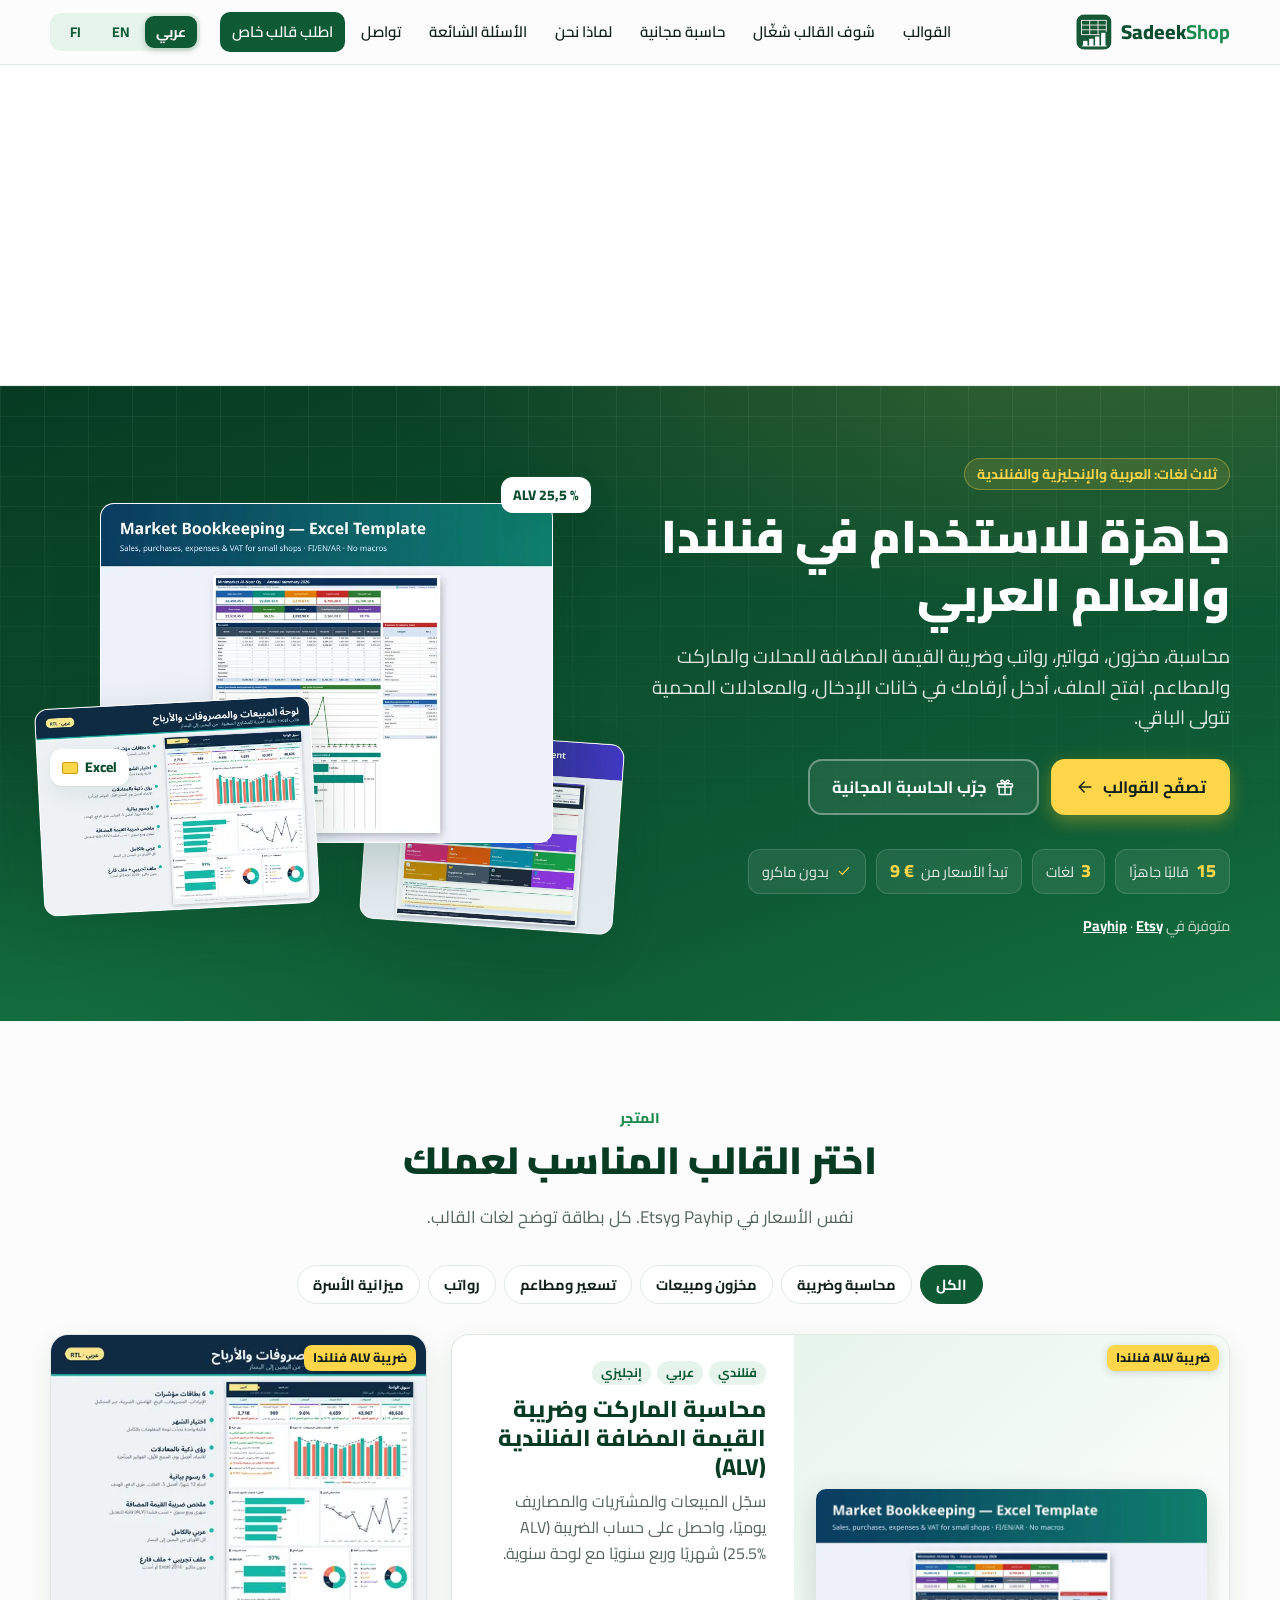
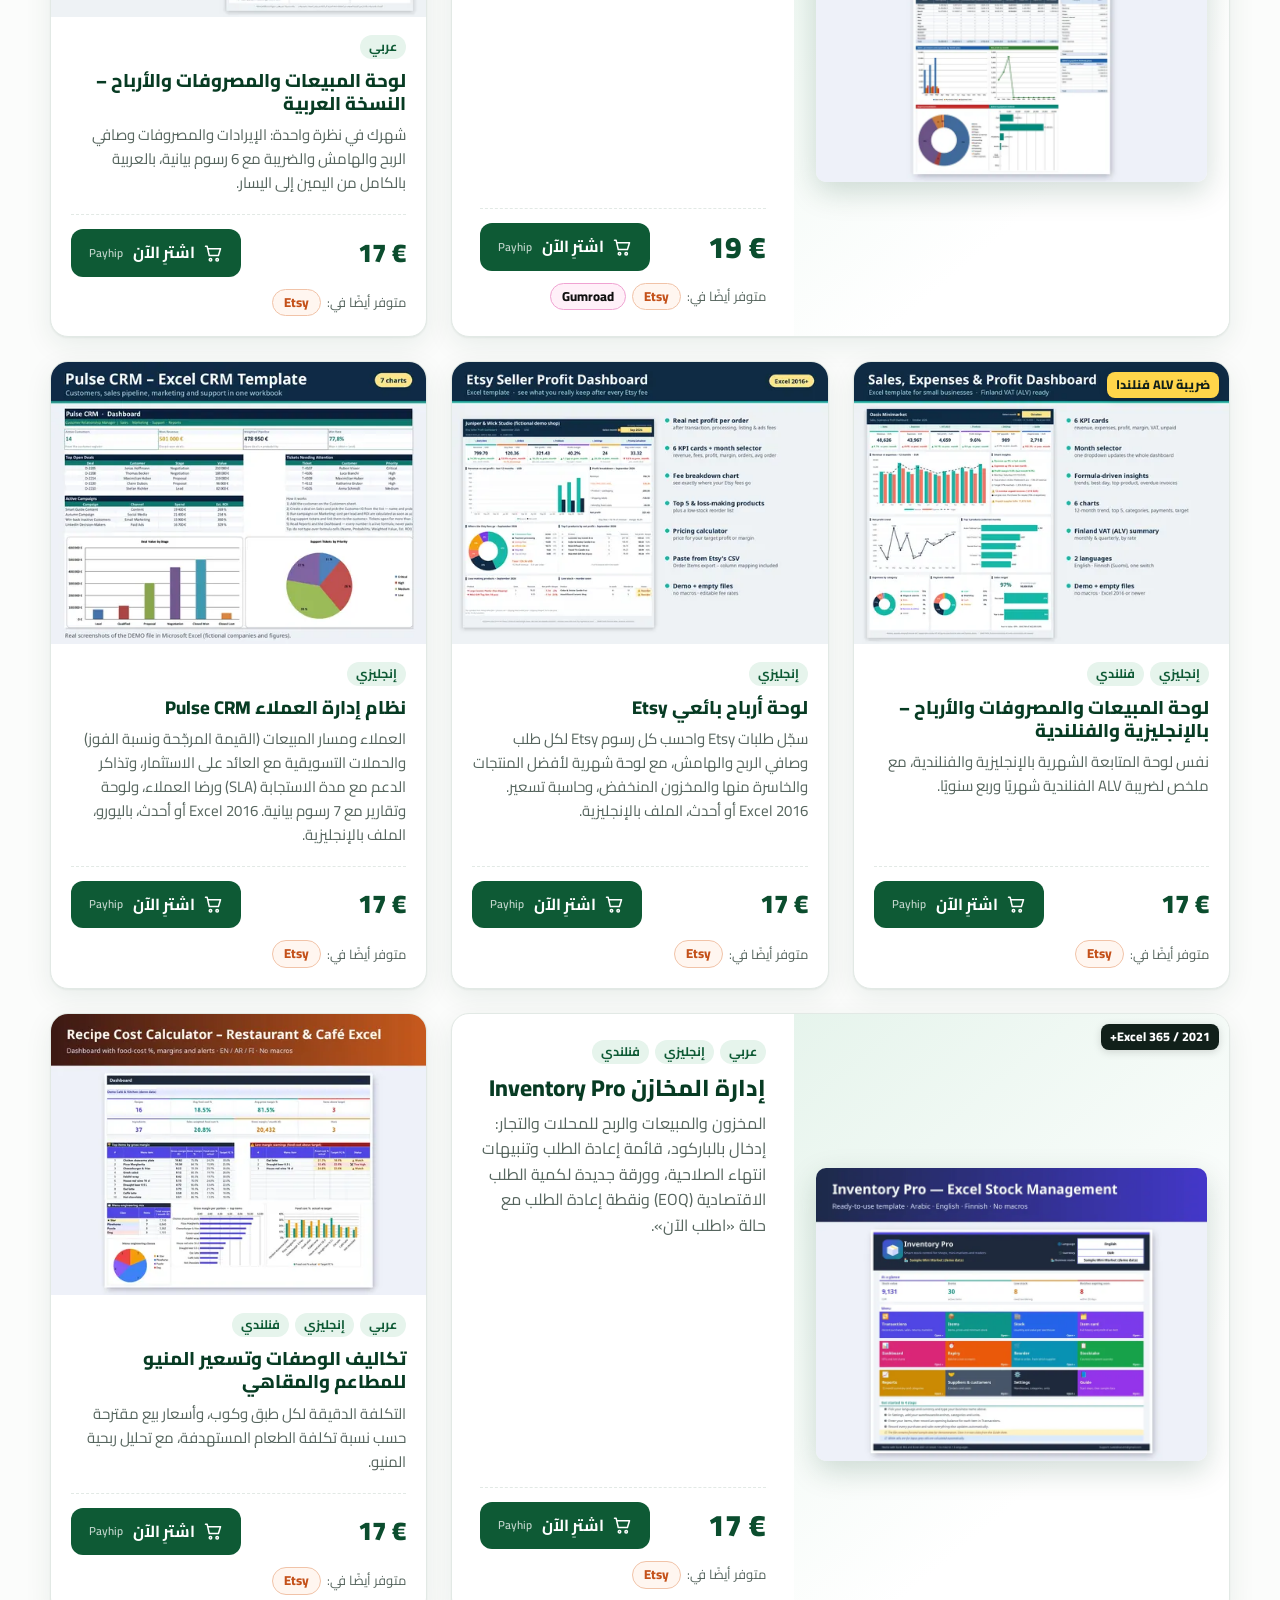
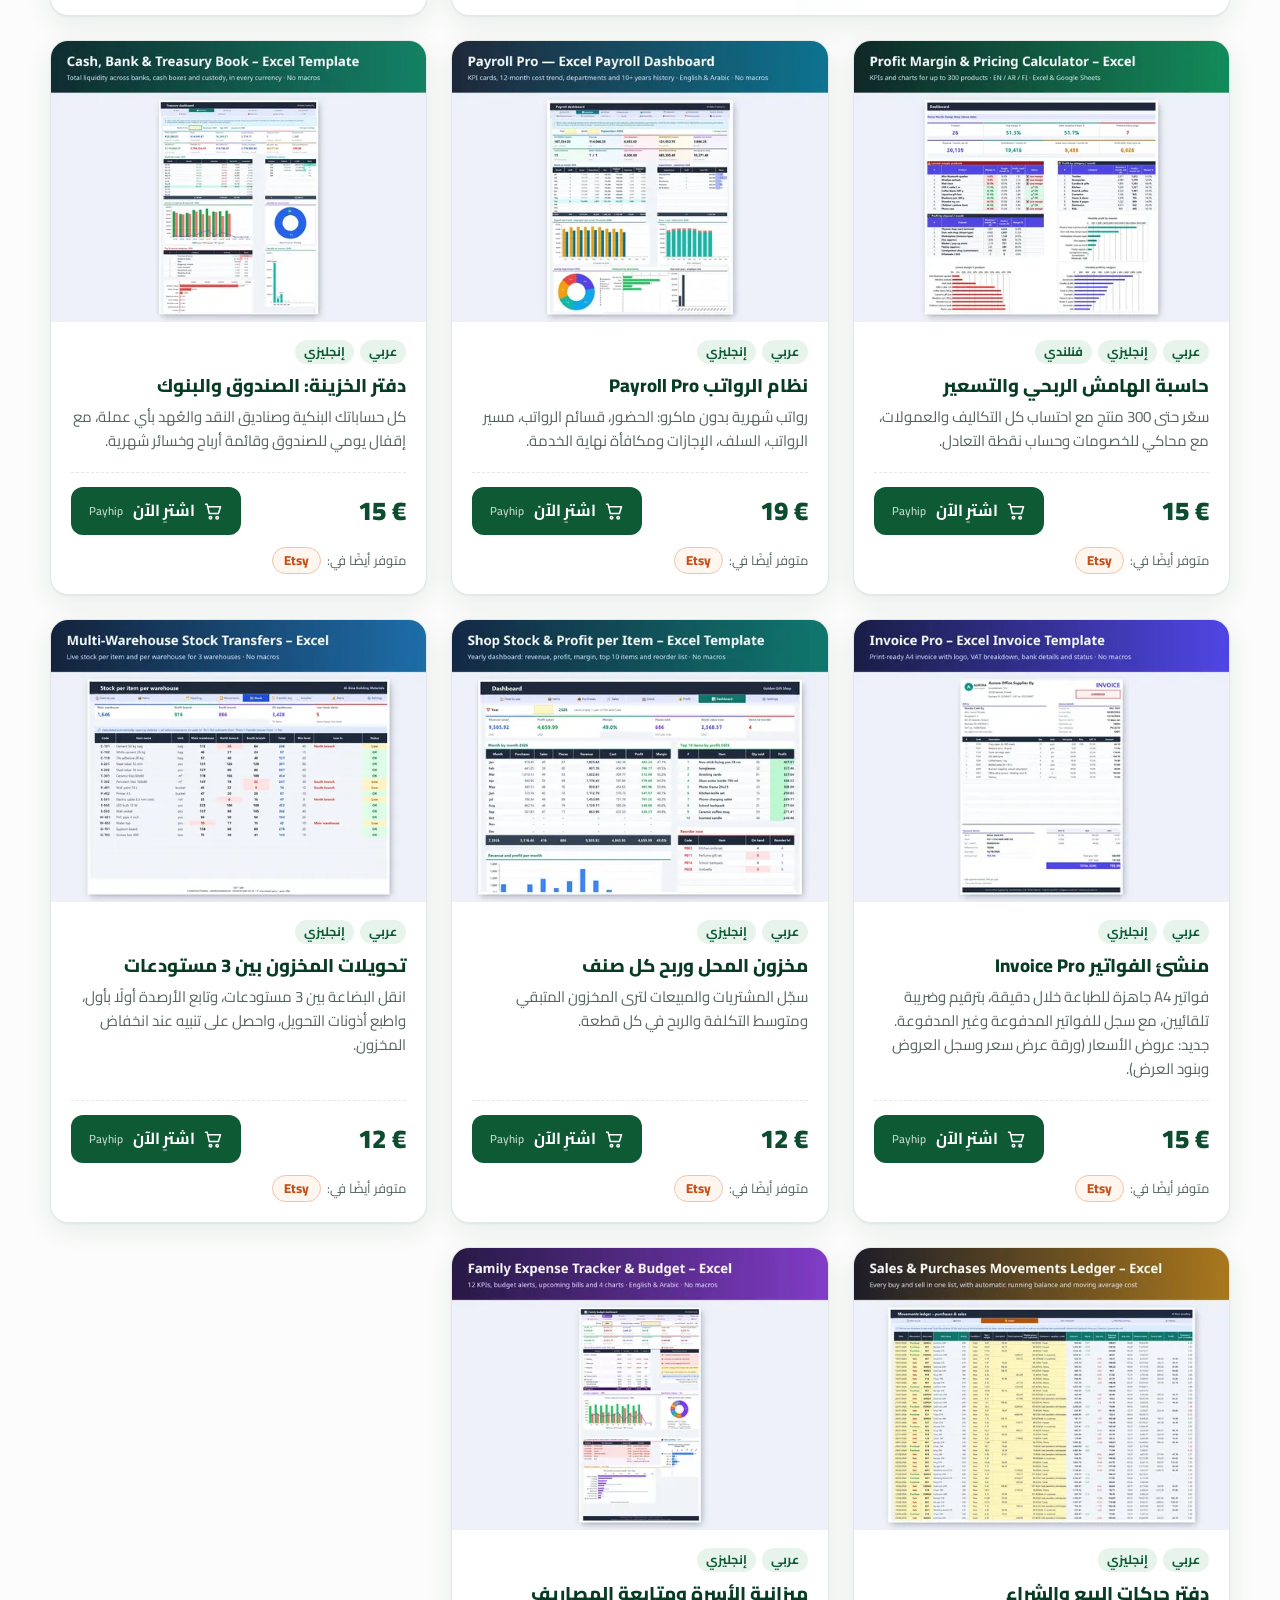
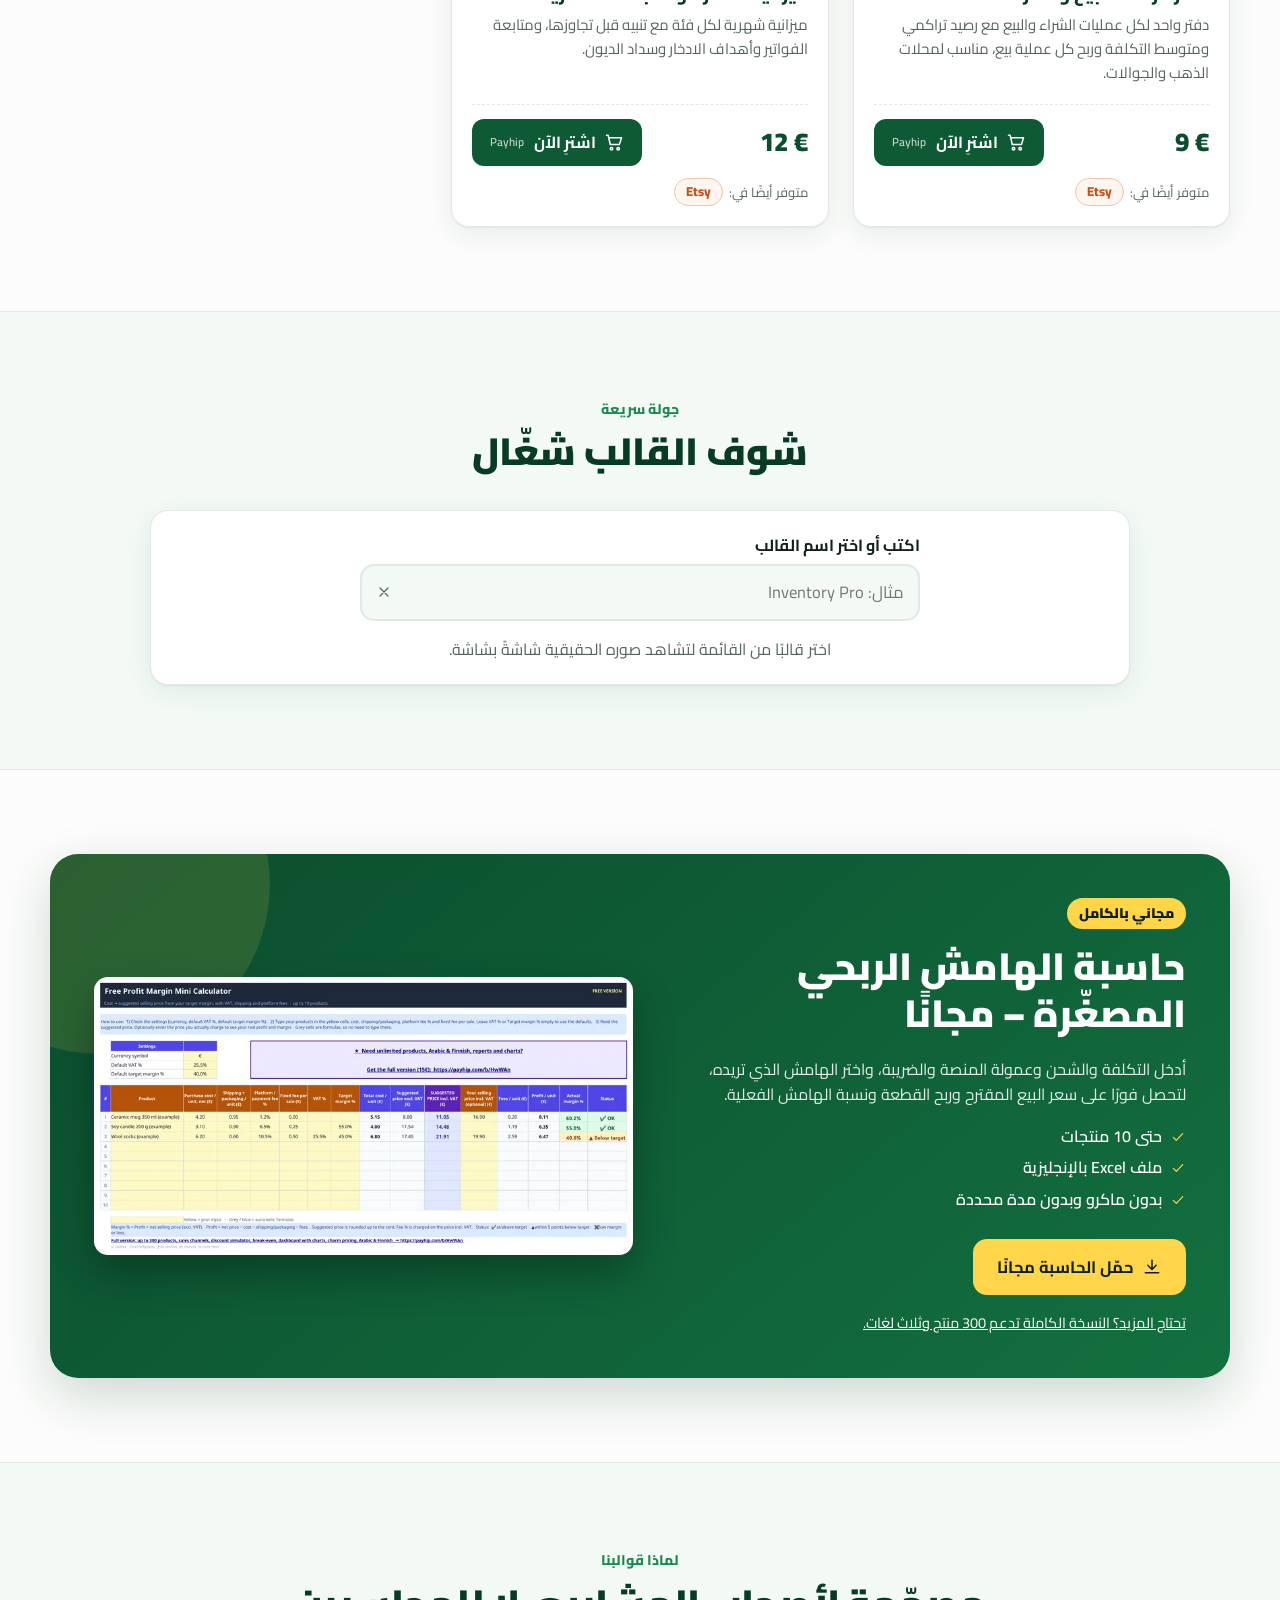
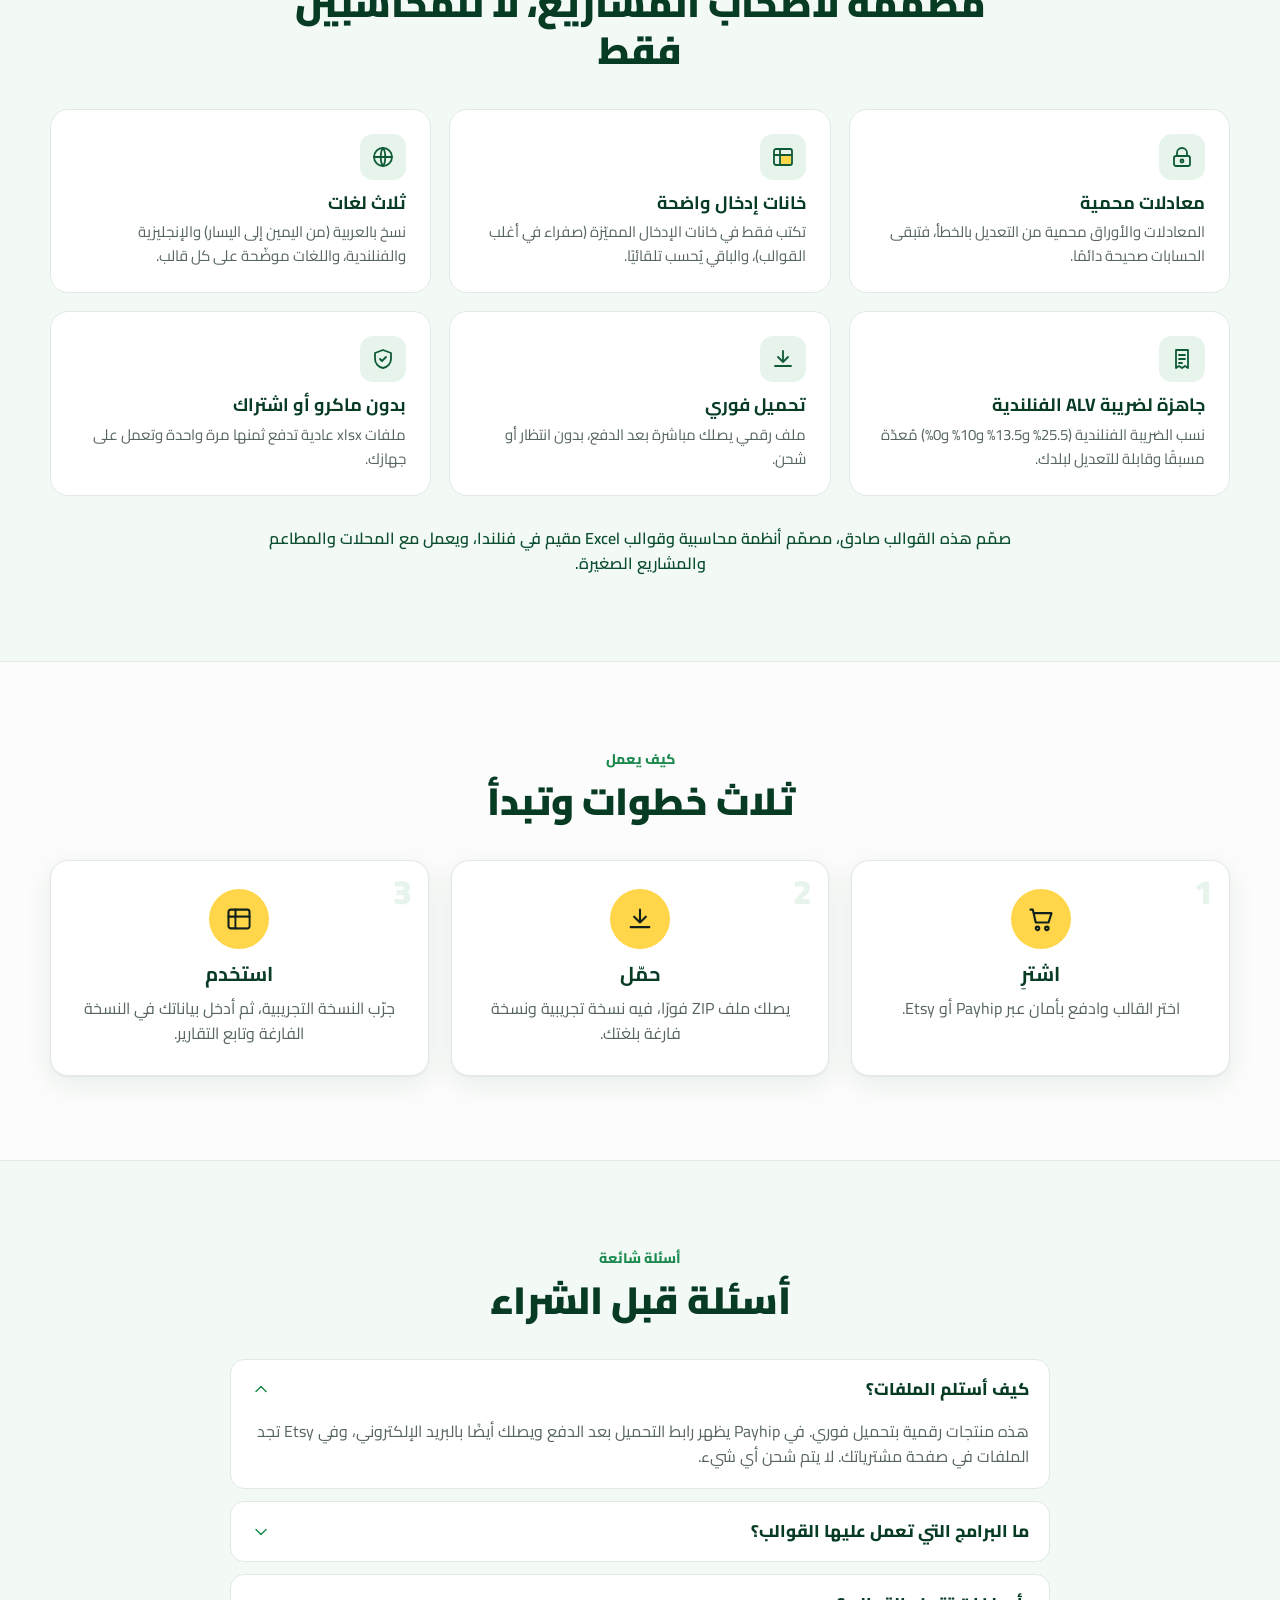
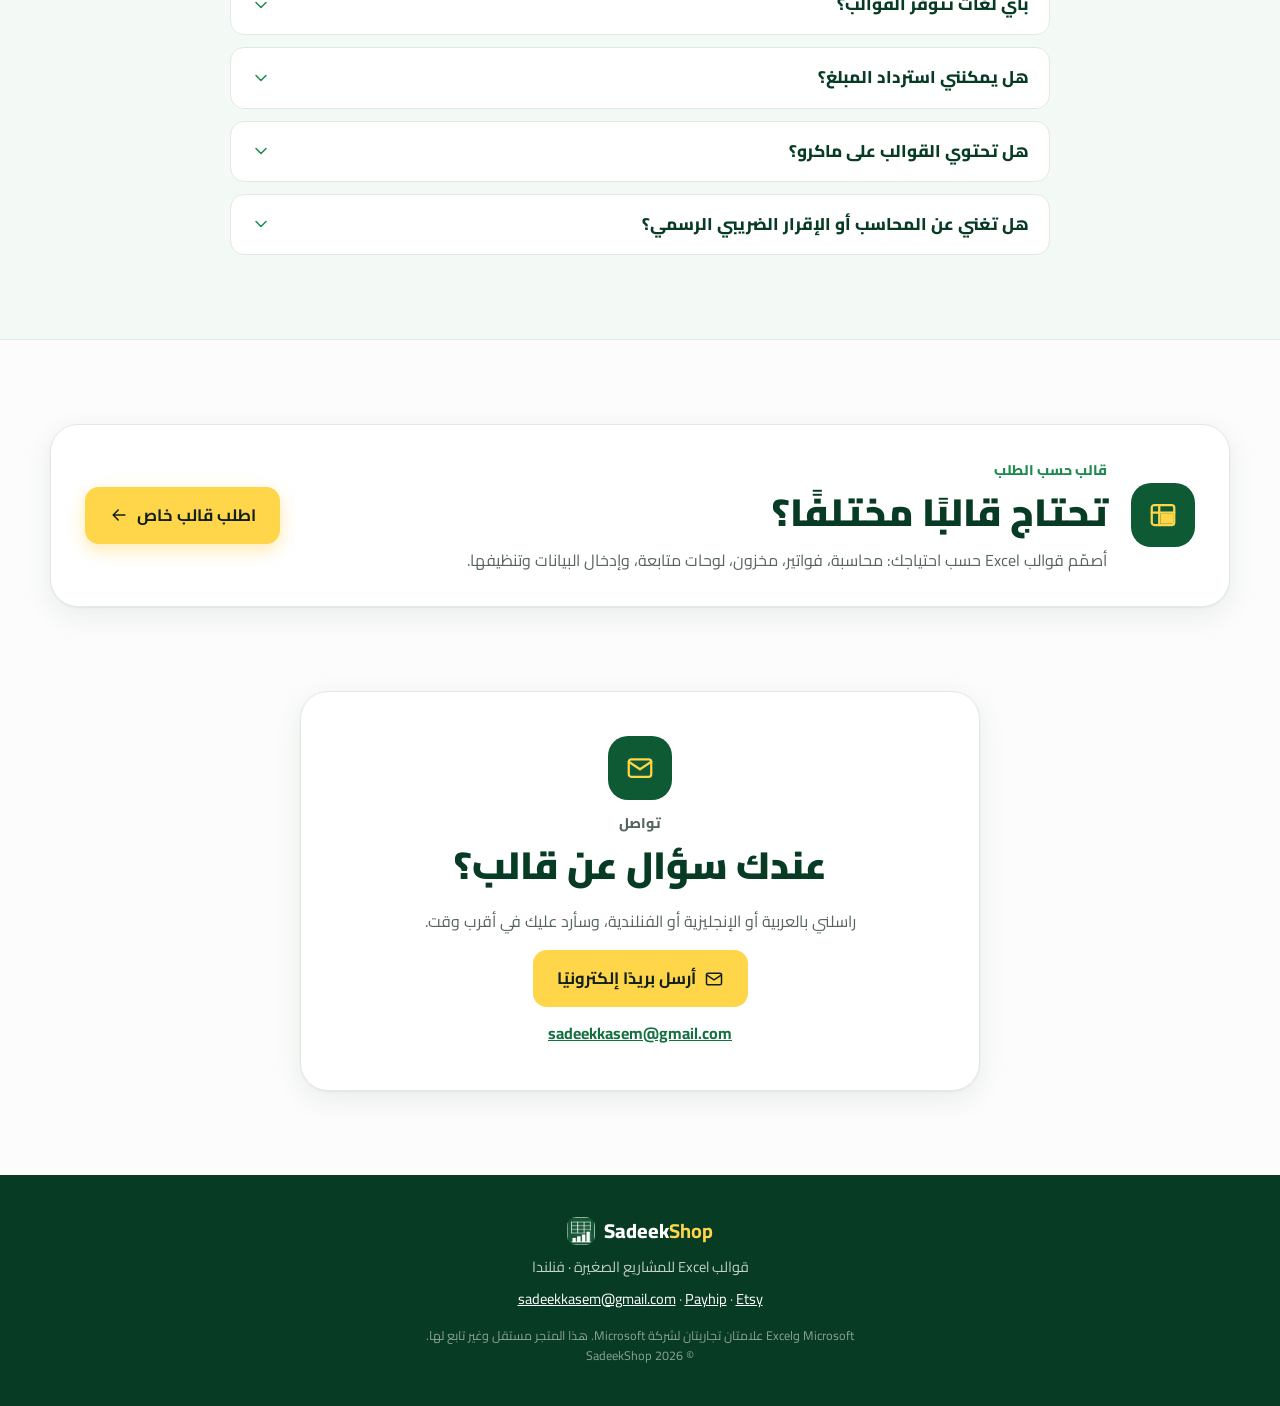
==== commit a713f69d: "Add privacy-friendly visit counter" ====
--- a/index.html
+++ b/index.html
@@ -23,6 +23,7 @@
 <link rel="stylesheet" href="assets/style.css">
 <link rel="stylesheet" href="assets/demo.css">
 <script type="application/ld+json">{"@context": "https://schema.org", "@type": "Store", "name": "SadeekShop", "email": "sadeekkasem@gmail.com", "address": {"@type": "PostalAddress", "addressCountry": "FI"}, "sameAs": ["https://sadeekshop.etsy.com", "https://payhip.com/KirjanpitoPlus"]}</script>
+<script data-goatcounter="https://sadeekshop.goatcounter.com/count" async src="//gc.zgo.at/count.js"></script>
 </head>
 <body>
 <a class="skip" href="#main" data-i18n="skip">انتقل إلى المحتوى</a>
